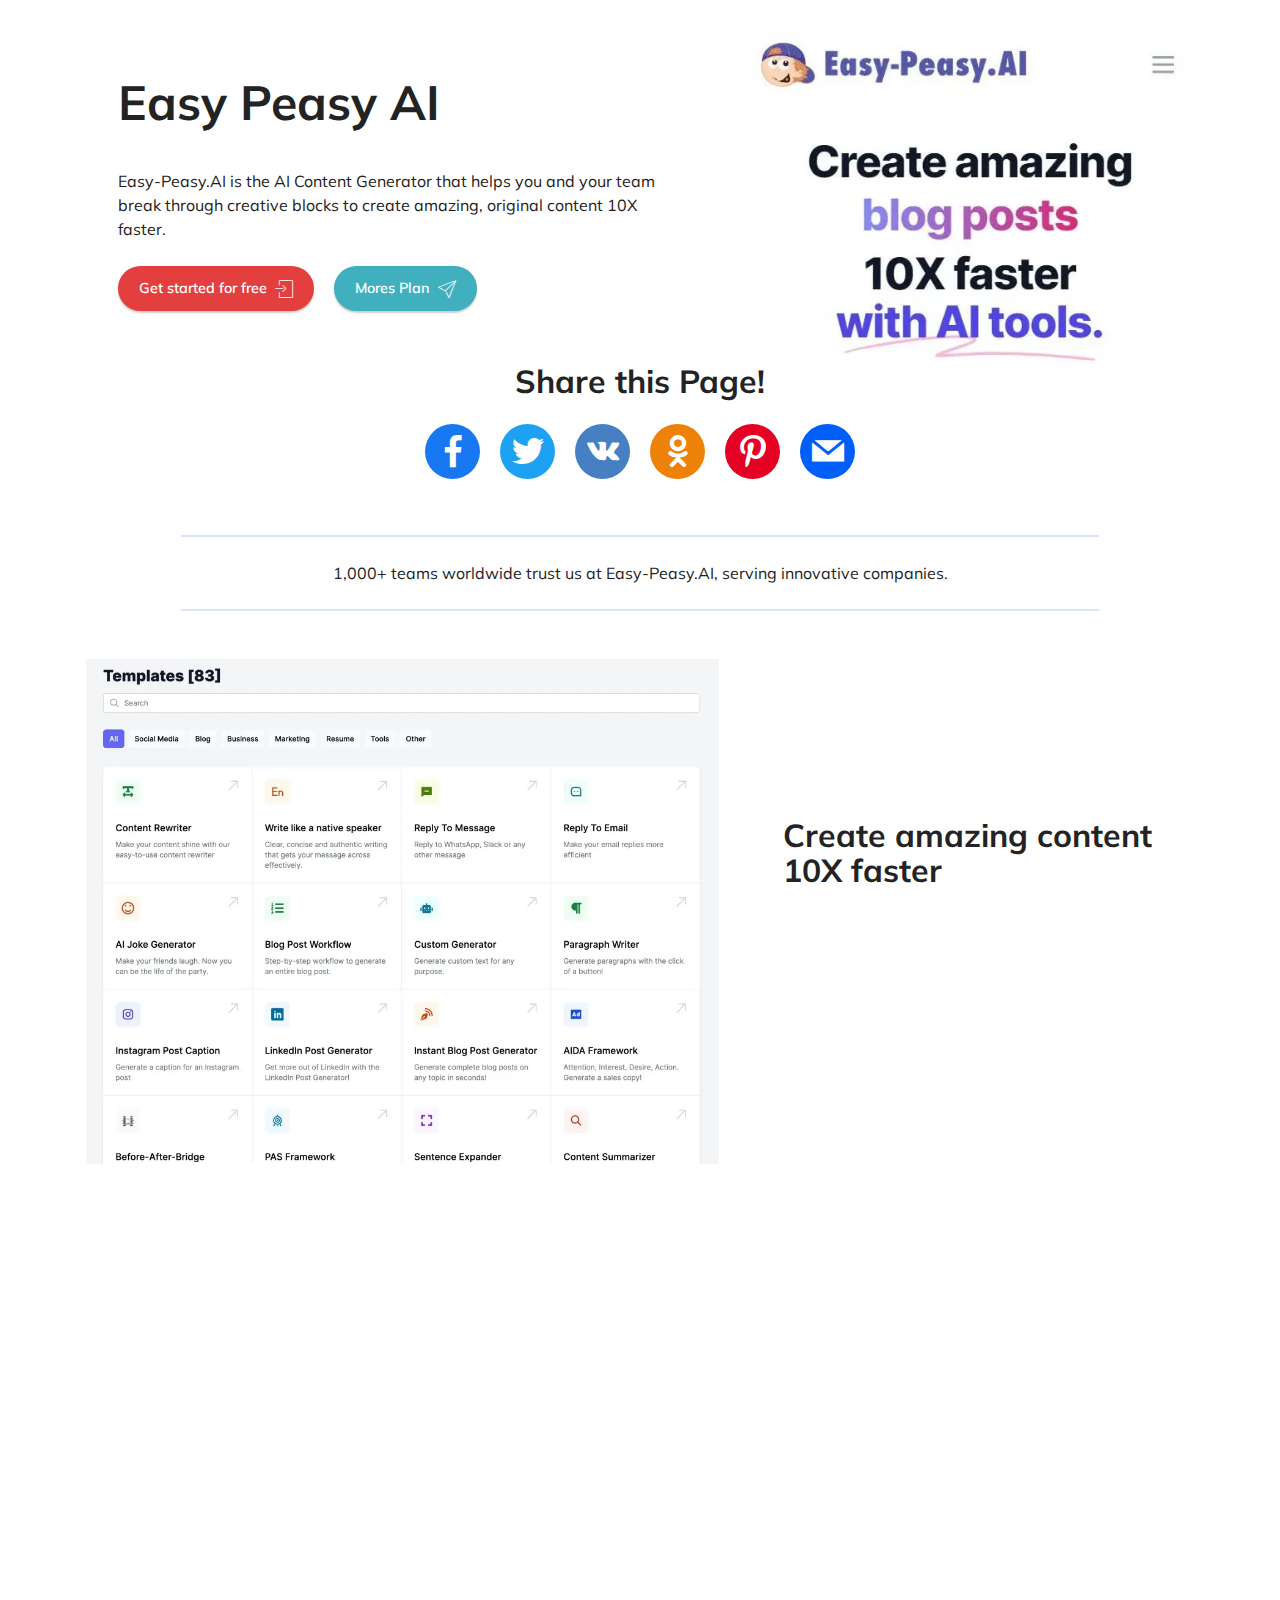
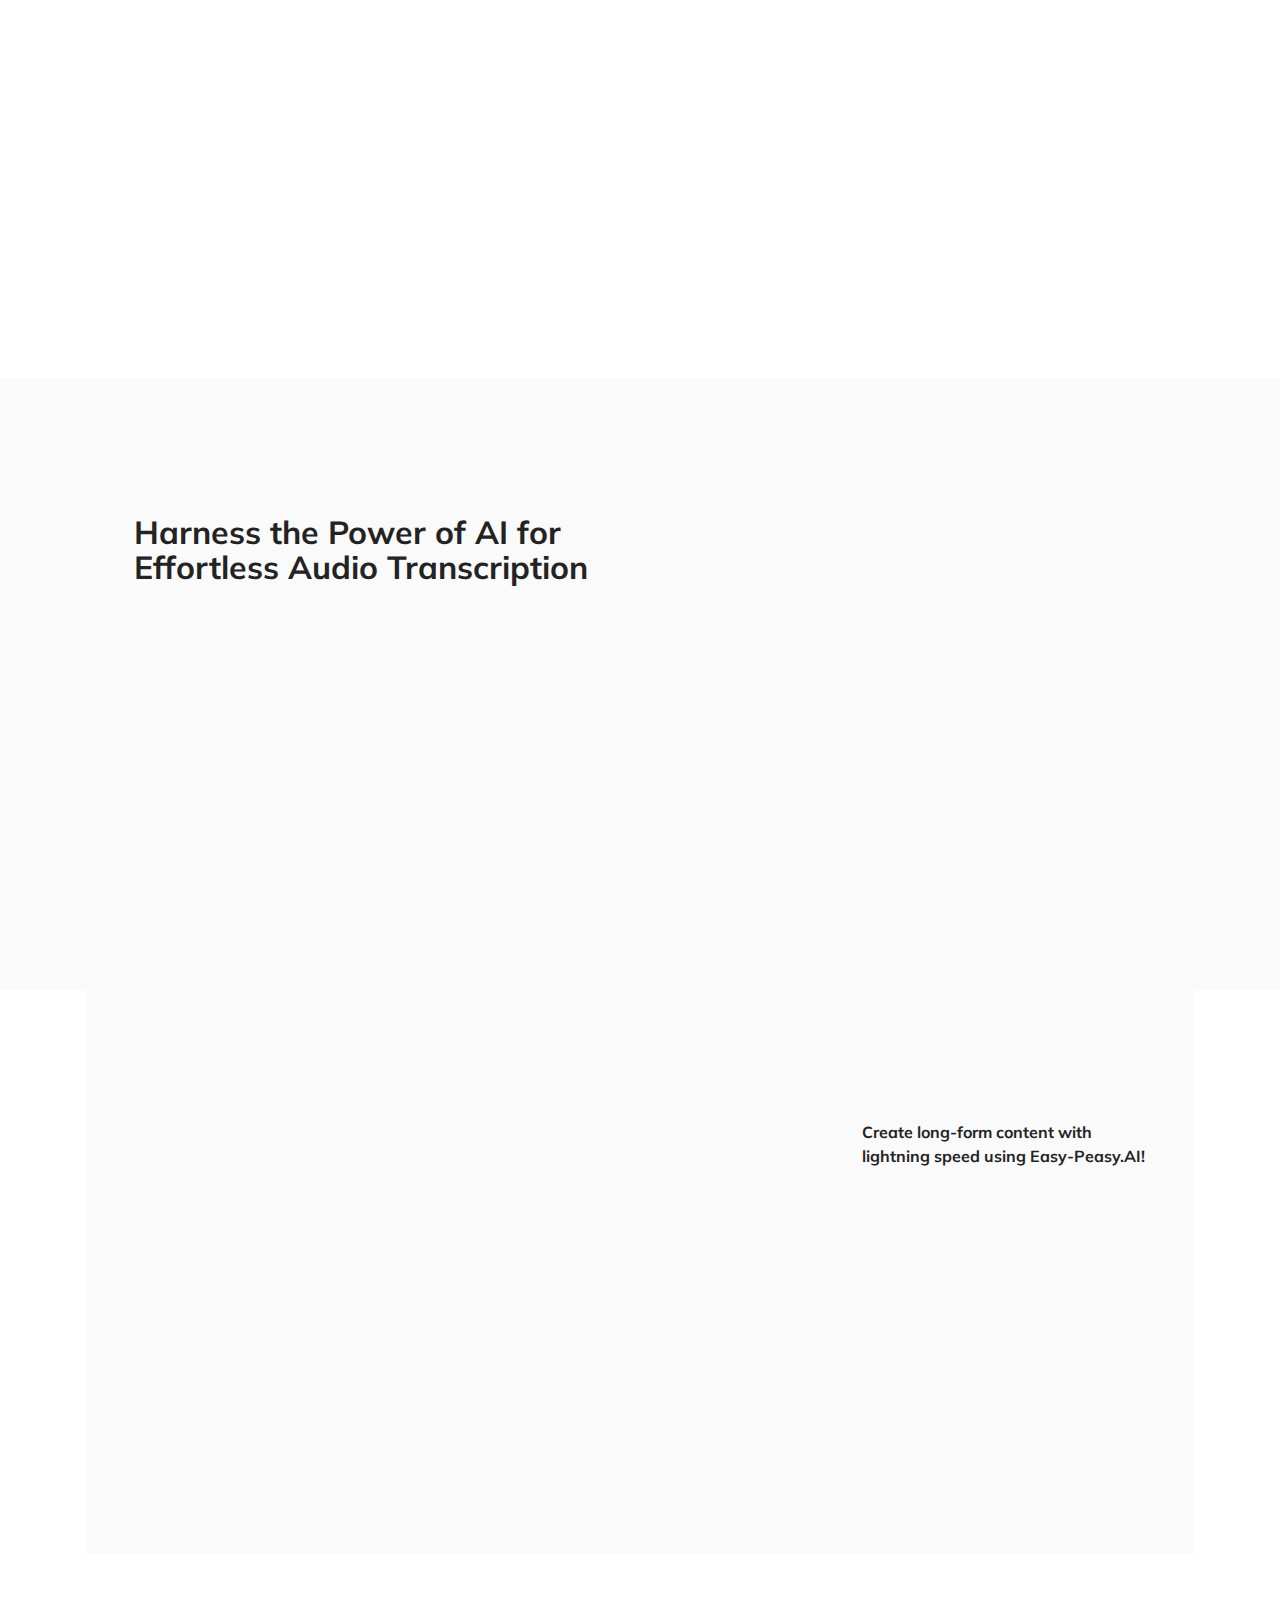
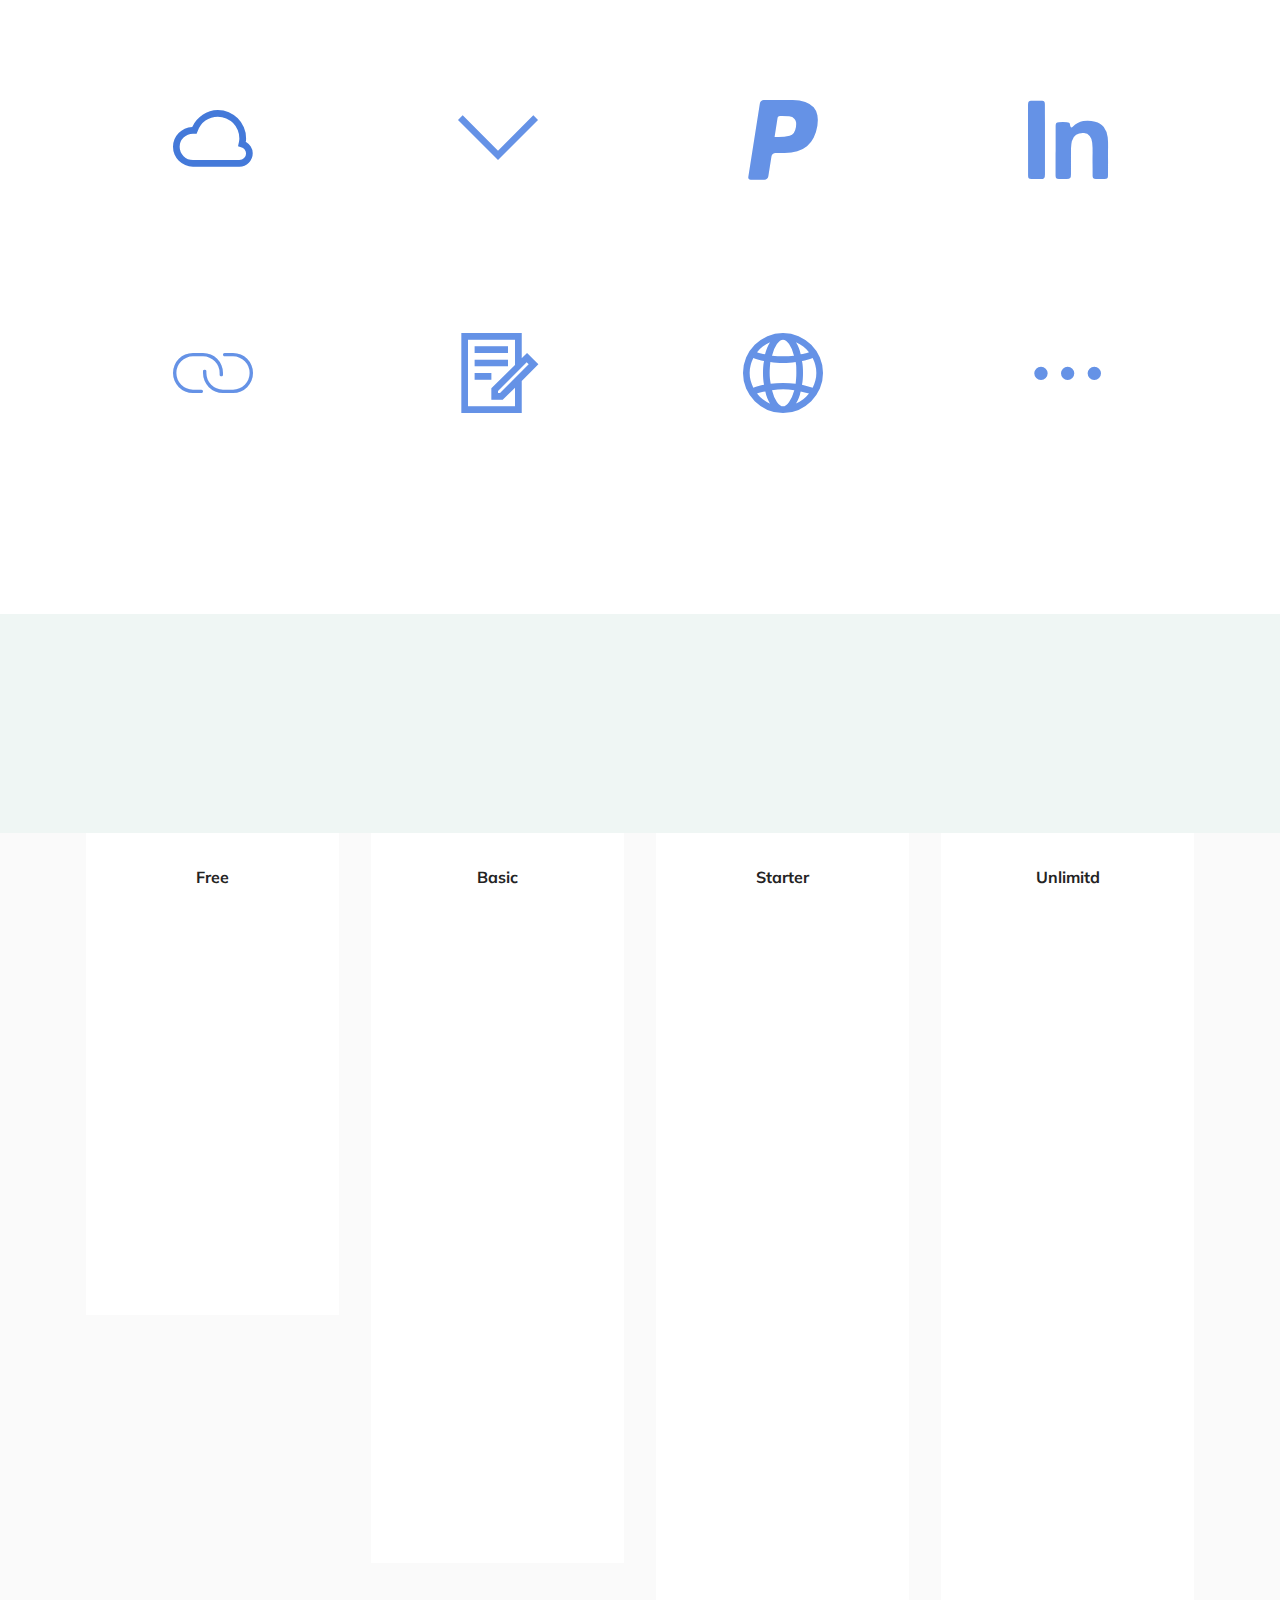
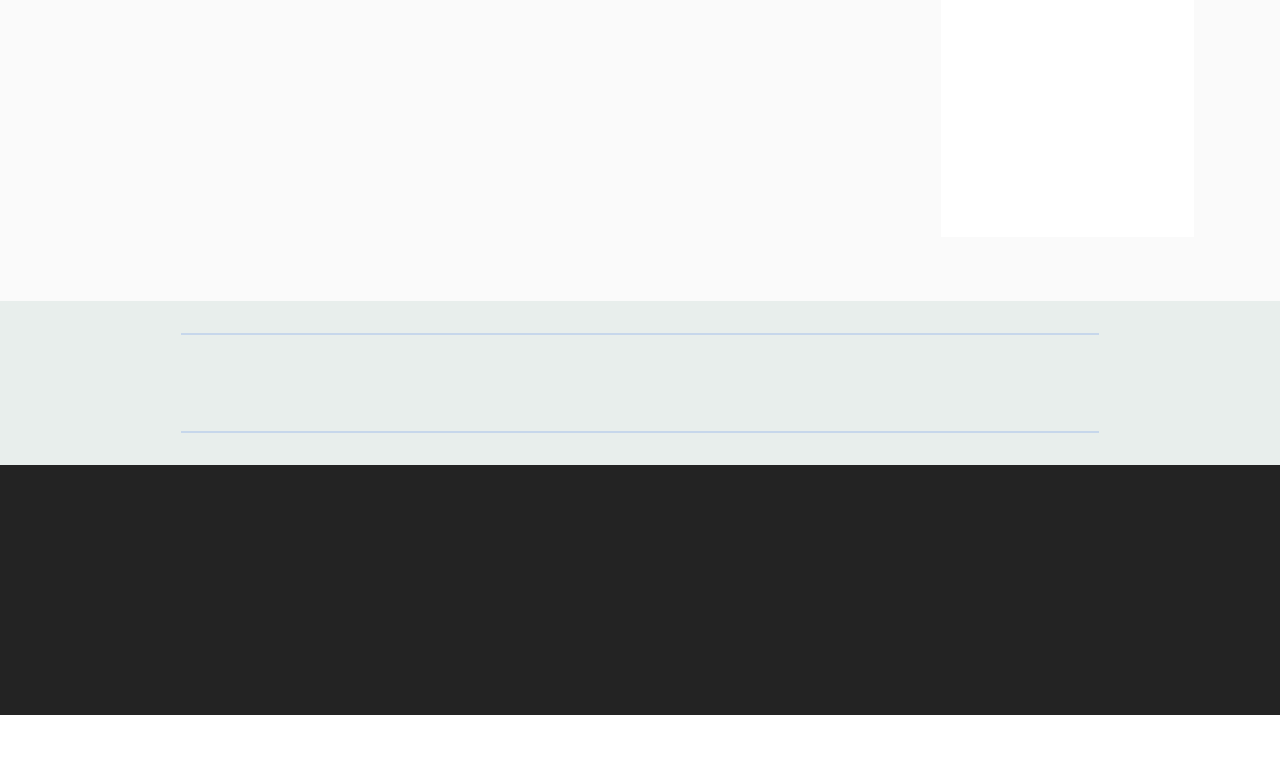
==== easypeasy.html @ 9d17a40a "17062023" ====
<!DOCTYPE html>
<html  >
<head>
  <!-- Site made with Mobirise Website Builder v5.8.4, https://mobirise.com -->
  <meta charset="UTF-8">
  <meta http-equiv="X-UA-Compatible" content="IE=edge">
  <meta name="generator" content="Mobirise v5.8.4, mobirise.com">
  <meta name="viewport" content="width=device-width, initial-scale=1, minimum-scale=1">
  <link rel="shortcut icon" href="assets/images/logo5.png" type="image/x-icon">
  <meta name="description" content="">
  
  
  <title>Post</title>
  <link rel="stylesheet" href="assets/web/assets/mobirise-icons2/mobirise2.css">
  <link rel="stylesheet" href="assets/web/assets/mobirise-icons/mobirise-icons.css">
  <link rel="stylesheet" href="assets/bootstrap/css/bootstrap.min.css">
  <link rel="stylesheet" href="assets/bootstrap/css/bootstrap-grid.min.css">
  <link rel="stylesheet" href="assets/bootstrap/css/bootstrap-reboot.min.css">
  <link rel="stylesheet" href="assets/animatecss/animate.css">
  <link rel="stylesheet" href="assets/socicon/css/styles.css">
  <link rel="stylesheet" href="assets/theme/css/style.css">
  <link rel="preload" href="https://fonts.googleapis.com/css?family=Mulish:200,300,400,500,600,700,800,900,200i,300i,400i,500i,600i,700i,800i,900i&display=swap" as="style" onload="this.onload=null;this.rel='stylesheet'">
  <noscript><link rel="stylesheet" href="https://fonts.googleapis.com/css?family=Mulish:200,300,400,500,600,700,800,900,200i,300i,400i,500i,600i,700i,800i,900i&display=swap"></noscript>
  <link rel="preload" as="style" href="assets/mobirise/css/mbr-additional.css"><link rel="stylesheet" href="assets/mobirise/css/mbr-additional.css" type="text/css">

  
  
  
</head>
<body>
  
  <section data-bs-version="5.1" class="header14 cid-sFzxmVl7J6" id="header14-1f">

    

    

    <div class="container">
        <div class="row justify-content-center align-items-center">
            <div class="col-12 col-md-5 image-wrapper">
                <img src="assets/images/screenshot-2023-06-17-043927-552x418.webp" alt="Mobirise Website Builder">
            </div>
            <div class="col-12 col-md">
                <div class="text-wrapper">
                    <h1 class="mbr-section-title mbr-fonts-style mb-3 display-1"><strong>Easy Peasy AI</strong></h1>
                    <p class="mbr-text mbr-fonts-style display-5"><br>Easy-Peasy.AI is the AI Content Generator that helps you and your team break through creative blocks to create amazing, original content 10X faster.<br></p>
                    <div class="mbr-section-btn mt-3"><a class="btn btn-secondary display-4" href="https://easy-peasy.ai/login#auth-sign-up"><span class="mbri-login mbr-iconfont mbr-iconfont-btn"></span>Get started for free</a> <a class="btn btn-success display-4" href="easypeasy.html#pricing2-1k"><span class="mbri-paper-plane mbr-iconfont mbr-iconfont-btn"></span>Mores Plan</a></div>
                </div>
            </div>
        </div>
    </div>
</section>

<section data-bs-version="5.1" class="social1 cid-tHnZR09yx8" id="share1-80">
    
    

    
    

    <div class="container">
        <div class="media-container-row">
            <div class="col-12">
                <h3 class="mbr-section-title mb-3 align-center mbr-fonts-style display-2">
                    <strong>Share this Page!</strong>
                </h3>
                <div>
                    <div class="mbr-social-likes align-center">
                        <span class="btn btn-social socicon-bg-facebook facebook m-2">
                            <i class="socicon socicon-facebook"></i>
                        </span>
                        <span class="btn btn-social twitter socicon-bg-twitter m-2">
                            <i class="socicon socicon-twitter"></i>
                        </span>
                        <span class="btn btn-social vkontakte socicon-bg-vkontakte m-2">
                            <i class="socicon socicon-vkontakte"></i>
                        </span>
                        <span class="btn btn-social odnoklassniki socicon-bg-odnoklassniki m-2">
                            <i class="socicon socicon-odnoklassniki"></i>
                        </span>
                        <span class="btn btn-social pinterest socicon-bg-pinterest m-2">
                            <i class="socicon socicon-pinterest"></i>
                        </span>
                        <span class="btn btn-social mailru socicon-bg-mail m-2">
                            <i class="socicon socicon-mail"></i>
                        </span>
                    </div>
                </div>
            </div>
        </div>
    </div>
</section>

<section data-bs-version="5.1" class="content6 cid-tHocDESMx7" id="content6-81">
    
    <div class="container">
        <div class="row justify-content-center">
            <div class="col-md-12 col-lg-10">
                <hr class="line">
                <p class="mbr-text align-center mbr-fonts-style my-4 display-5">1,000+ teams worldwide trust us at Easy-Peasy.AI, serving innovative companies.<br></p>
                <hr class="line">
            </div>
        </div>
    </div>
</section>

<section data-bs-version="5.1" class="content4 cid-sFzIdnt1ra" id="content4-1q">
    
    
    <div class="container">
        <div class="row justify-content-center">
            <div class="title col-md-12 col-lg-4">
                
                
                
            </div>
        </div>
    </div>
</section>

<section data-bs-version="5.1" class="image1 cid-tHocHGNCK1" id="image1-82">
    

    
    

    <div class="container">
        <div class="row align-items-center">
            <div class="col-12 col-lg-7">
                <div class="image-wrapper">
                    <img src="assets/images/presets3-1036x827.webp" alt="Mobirise Website Builder">
                    <p class="mbr-description mbr-fonts-style pt-2 align-center display-4"></p>
                </div>
            </div>
            <div class="col-12 col-lg">
                <div class="text-wrapper">
                    <h3 class="mbr-section-title mbr-fonts-style mb-3 display-2"><strong>Create amazing content 10X faster</strong></h3>
                    <p class="mbr-text mbr-fonts-style display-7">Easy-Peasy.AI is an AI Content tool that speeds up content creation. It assists with various writing tasks like blog posts, resumes, emails, and social media content. With 90+ templates, it saves time and enhances writing skills.<br></p>
                </div>
            </div>
        </div>
    </div>
</section>

<section data-bs-version="5.1" class="image2 cid-tHocIm2ZPI" id="image2-83">
    

    
    

    <div class="container">
        <div class="row align-items-center">
            <div class="col-12 col-lg-5">
                <div class="image-wrapper">
                    <img src="assets/images/ai-images-800x810.webp" alt="Mobirise Website Builder">
                    <p class="mbr-description mbr-fonts-style mt-2 align-center display-4"></p>
                </div>
            </div>
            <div class="col-12 col-lg">
                <div class="text-wrapper">
                    <h3 class="mbr-section-title mbr-fonts-style mb-3 display-2"><strong>Use AI to create any art or image
</strong><div><strong><br></strong></div></h3>
                    <p class="mbr-text mbr-fonts-style display-7">Create stunning art and images effortlessly with Easy-Peasy.AI. Our AI-powered tool enables you to generate unique, high-quality visuals in minutes. Say goodbye to time-consuming processes and hello to captivating artwork. Try Easy-Peasy.AI today and elevate your projects!
<br><br></p>
                </div>
            </div>
        </div>
    </div>
</section>

<section data-bs-version="5.1" class="image1 cid-tHocJmnraK" id="image1-84">
    

    
    

    <div class="container">
        <div class="row align-items-center">
            <div class="col-12 col-lg-5">
                <div class="image-wrapper">
                    <img src="assets/images/chat-1256x856.webp" alt="Mobirise Website Builder">
                    <p class="mbr-description mbr-fonts-style pt-2 align-center display-4"></p>
                </div>
            </div>
            <div class="col-12 col-lg">
                <div class="text-wrapper">
                    <h3 class="mbr-section-title mbr-fonts-style mb-3 display-5"><strong>Let's chat, your AI buddy Marky is here to make things easy-peasy!
</strong><div><strong><br></strong></div></h3>
                    <p class="mbr-text mbr-fonts-style display-7">Say hello to Marky, your AI buddy at Easy-Peasy.AI! With Marky by your side, communication becomes a breeze. Ask questions in plain language and receive prompt, informative responses. From impressive outputs to valuable insights, Marky is here to simplify your life. Experience the difference today and discover why Marky is the ultimate AI companion.<br></p>
                </div>
            </div>
        </div>
    </div>
</section>

<section data-bs-version="5.1" class="features15 cid-tHogCWE5sT" id="features16-89">

    

    
    
    <div class="container">
        <div class="content-wrapper">
            <div class="row align-items-center">
                <div class="col-12 col-lg">
                    <div class="text-wrapper">
                        <h6 class="card-title mbr-fonts-style display-2"><div><strong>Harness the Power of AI for Effortless Audio Transcription
</strong></div><div><strong><br></strong></div></h6>
                        <p class="mbr-text mbr-fonts-style mb-4 display-4">Are you a busy podcaster seeking to streamline audio transcription? With AI-powered technology, you can swiftly and precisely transcribe your audio content. Additionally, generate episode titles, descriptions, and show notes effortlessly to boost your podcast promotion. Unleash the potential of AI and reclaim your time, energy, and effort!<br></p>
                        <div class="mbr-section-btn mt-3"><a class="btn btn-secondary-outline display-4" href="https://mobiri.se">Get started for free</a></div>
                    </div>
                </div>
                <div class="col-12 col-lg-6">
                    <div class="image-wrapper">
                        <img src="assets/images/ai-transcription-956x882.webp" alt="Mobirise Website Builder">
                    </div>
                </div>
            </div>
        </div>
    </div>
</section>

<section data-bs-version="5.1" class="features16 cid-tHogAUIyZd" id="features17-88">
    

    
    
    <div class="container">
        <div class="content-wrapper">
            <div class="row align-items-center">
                <div class="col-12 col-lg-8">
                    <div class="image-wrapper">
                        <img src="assets/images/editor-1160x703.webp" alt="Mobirise Website Builder">
                    </div>
                </div>
                <div class="col-12 col-lg">
                    <div class="text-wrapper">
                        <h6 class="card-title mbr-fonts-style display-5"><strong>Create long-form content with lightning speed using Easy-Peasy.AI!</strong></h6>
                        <p class="mbr-text mbr-fonts-style mb-4 display-4">
                            User-friendly interface enables you to effortlessly generate in-depth content. Whenever you need a boost, simply type "+++" or click the Generate button, and let AI provide the next brilliant idea. Try Easy-Peasy.AI now and see your writing productivity soar!</p>
                        <div class="mbr-section-btn mt-3"><a class="btn btn-primary-outline display-4" href="https://mobiri.se">
                                Get started for free
                            </a></div>
                    </div>
                </div>
            </div>
        </div>
    </div>
</section>

<section data-bs-version="5.1" class="features1 cid-tHocX0F5GB" id="features1-85">
    

    
    
    <div class="container">
        <div class="row">
            <div class="col-12">
                <h3 class="mbr-section-title mbr-fonts-style align-center mb-0 display-2"><div><strong>Write better and faster with Easy-Peasy.AI!&nbsp;</strong></div></h3>
                <h5 class="mbr-section-subtitle mbr-fonts-style align-center mb-0 mt-2 display-5"><div><strong>Enhance your copy and ignite new ideas using our 90+ proven templates. Supercharge your writing process today!</strong></div></h5>
            </div>
        </div>
        <div class="row">
            <div class="card col-12 col-md-6 col-lg-3">
                <div class="card-wrapper">
                    <div class="card-box align-center">
                        <div class="iconfont-wrapper">
                            <span class="mbr-iconfont mobi-mbri-cloud mobi-mbri" style="color: rgb(68, 121, 217); fill: rgb(68, 121, 217);"></span>
                        </div>
                        <h5 class="card-title mbr-fonts-style display-7"><strong>Dynamic Template</strong></h5>
                        <p class="card-text mbr-fonts-style display-7">Generate any template from a single prompt.</p>
                    </div>
                </div>
            </div>
            <div class="card col-12 col-md-6 col-lg-3">
                <div class="card-wrapper">
                    <div class="card-box align-center">
                        <div class="iconfont-wrapper">
                            <span class="mbr-iconfont mobi-mbri-arrow-down mobi-mbri"></span>
                        </div>
                        <h5 class="card-title mbr-fonts-style display-7"><strong>Custom Generator</strong></h5>
                        <p class="card-text mbr-fonts-style display-7">Generate custom text for any purpose.<br></p>
                    </div>
                </div>
            </div>
            <div class="card col-12 col-md-6 col-lg-3">
                <div class="card-wrapper">
                    <div class="card-box align-center">
                        <div class="iconfont-wrapper">
                            <span class="mbr-iconfont socicon-paypal socicon"></span>
                        </div>
                        <h5 class="card-title mbr-fonts-style display-7"><strong>Paragraph Writer</strong></h5>
                        <p class="card-text mbr-fonts-style display-7">Generate paragraphs with the click of a button!</p>
                    </div>
                </div>
            </div>
            <div class="card col-12 col-md-6 col-lg-3">
                <div class="card-wrapper">
                    <div class="card-box align-center">
                        <div class="iconfont-wrapper">
                            <span class="mbr-iconfont socicon-logmein socicon"></span>
                        </div>
                        <h5 class="card-title mbr-fonts-style display-7"><strong>Instagram Post Caption</strong></h5>
                        <p class="card-text mbr-fonts-style display-7">Generate a caption for an Instagram post</p>
                    </div>
                </div>
            </div>
        </div>
    </div>
</section>

<section data-bs-version="5.1" class="features1 cid-tHoiVV7AqP" id="features1-8a">
    

    
    
    <div class="container">
        <div class="row">
            
        </div>
        <div class="row">
            <div class="card col-12 col-md-6 col-lg-3">
                <div class="card-wrapper">
                    <div class="card-box align-center">
                        <div class="iconfont-wrapper">
                            <span class="mbr-iconfont mbri-link"></span>
                        </div>
                        <h5 class="card-title mbr-fonts-style display-7"><strong>LinkedIn Post Generator</strong></h5>
                        <p class="card-text mbr-fonts-style display-7">Get more out of LinkedIn with the LinkedIn Post Generator!</p>
                    </div>
                </div>
            </div>
            <div class="card col-12 col-md-6 col-lg-3">
                <div class="card-wrapper">
                    <div class="card-box align-center">
                        <div class="iconfont-wrapper">
                            <span class="mbr-iconfont mobi-mbri-contact-form mobi-mbri"></span>
                        </div>
                        <h5 class="card-title mbr-fonts-style display-7"><strong>Instant Blog Post Generator</strong></h5>
                        <p class="card-text mbr-fonts-style display-7">Generate complete blog posts on any topic in seconds!</p>
                    </div>
                </div>
            </div>
            <div class="card col-12 col-md-6 col-lg-3">
                <div class="card-wrapper">
                    <div class="card-box align-center">
                        <div class="iconfont-wrapper">
                            <span class="mbr-iconfont mobi-mbri-globe-2 mobi-mbri"></span>
                        </div>
                        <h5 class="card-title mbr-fonts-style display-7"><strong>Landing Page Copy</strong></h5>
                        <p class="card-text mbr-fonts-style display-7">Generate a landing page copy in seconds</p>
                    </div>
                </div>
            </div>
            <div class="card col-12 col-md-6 col-lg-3">
                <div class="card-wrapper">
                    <div class="card-box align-center">
                        <div class="iconfont-wrapper">
                            <span class="mbr-iconfont mobi-mbri-more-horizontal mobi-mbri"></span>
                        </div>
                        <h5 class="card-title mbr-fonts-style display-7"><strong>Before-After-Bridge Framework</strong></h5>
                        <p class="card-text mbr-fonts-style display-7">Before, After, Bridge. Generate marketing copy in seconds!</p>
                    </div>
                </div>
            </div>
        </div>
    </div>
</section>

<section data-bs-version="5.1" class="info3 cid-tHojCvfTRF" id="info3-8d">

    

    
    

    <div class="container">
        <div class="row justify-content-center">
            <div class="card col-12 col-lg-10">
                <div class="card-wrapper">
                    <div class="card-box align-center">
                        
                        
                        <div class="mbr-section-btn mt-3"><a class="btn btn-primary display-4" href="https://mobiri.se">And Mores...</a></div>
                    </div>
                </div>
            </div>
        </div>
    </div>
</section>

<section data-bs-version="5.1" class="content4 cid-tHok8pkZvl" id="content4-8e">
    

    
    
    <div class="container">
        <div class="row justify-content-center">
            <div class="title col-md-12 col-lg-10">
                <h3 class="mbr-section-title mbr-fonts-style align-center mb-4 display-2"><strong>Pricing Plans</strong></h3>
                <h4 class="mbr-section-subtitle align-center mbr-fonts-style mb-4 display-5">Limited-time Promotion. Include Monthly billing and yearly billing option. Below is Monthly billing.</h4>
                <div class="mbr-section-btn align-center"><a class="btn btn-secondary display-4" href="https://mobiri.se">Pay annually, get 2 months free</a> <a class="btn btn-primary-outline display-4" href="https://mobiri.se">Show More for Yearly billing</a></div>
            </div>
        </div>
    </div>
</section>

<section data-bs-version="5.1" class="pricing2 cid-sFzDdjoEIw" id="pricing2-1k">
    

    
    <div class="container">
        <div class="row justify-content-center">
            <div class="col-12 col-md-6 align-center col-lg-3">
                <div class="plan">
                    <div class="plan-header">
                        <h6 class="plan-title mbr-fonts-style mb-3 display-5">
                            <strong>Free</strong></h6>
                        <div class="plan-price">
                            <p class="price mbr-fonts-style m-0 display-2"><strong>$0</strong></p>
                            <p class="price-term mbr-fonts-style mb-3 display-7">Per month</p>
                        </div>
                    </div>
                    <div class="plan-body">
                        <div class="plan-list mb-4">
                            <ul class="list-group mbr-fonts-style list-group-flush display-7">
                                <li class="list-group-item"><span style="background-color: transparent; font-size: 0.9rem;"><strong>What's included
</strong></span></li><li class="list-group-item"><span style="background-color: transparent; font-size: 0.9rem;">3,000 words/month
</span></li><li class="list-group-item"><span style="background-color: transparent; font-size: 0.9rem;">80+ templates
</span></li><li class="list-group-item"><span style="background-color: transparent; font-size: 0.9rem;">Content Summarizer
</span></li><li class="list-group-item"><span style="background-color: transparent; font-size: 0.9rem;">No credit card required</span></li>
                            </ul>
                        </div>
                        <div class="mbr-section-btn text-center"><a href="https://mobiri.se" class="btn btn-primary-outline display-4">Get started</a></div>
                    </div>
                </div>
            </div>
            <div class="col-12 col-md-6 align-center col-lg-3">
                <div class="plan">
                    <div class="plan-header">
                        <h6 class="plan-title mbr-fonts-style mb-3 display-5">
                            <strong>Basic</strong></h6>
                        <div class="plan-price">
                            <p class="price mbr-fonts-style m-0 display-2"><strong>$5.99</strong></p>
                            <p class="price-term mbr-fonts-style mb-3 display-7">Per month</p>
                        </div>
                    </div>
                    <div class="plan-body">
                        <div class="plan-list mb-4">
                            <ul class="list-group mbr-fonts-style list-group-flush display-7">
                                <li class="list-group-item"><strong>What's included
</strong></li><li class="list-group-item">10,000 words/month
</li><li class="list-group-item">GPT-4-powered Chat
</li><li class="list-group-item">90+ templates
</li><li class="list-group-item">35+ languages
</li><li class="list-group-item">25 AI images/month
</li><li class="list-group-item">Content Summarizer
</li><li class="list-group-item">Instant Blog Post Generator
</li><li class="list-group-item">Blog Post Workflow
</li><li class="list-group-item">Custom Generator
</li><li class="list-group-item">Basic Audio Transcription</li>
                            </ul>
                        </div>
                        <div class="mbr-section-btn text-center"><a href="https://mobiri.se" class="btn btn-primary-outline display-4">Get started</a></div>
                    </div>
                </div>
            </div>
            <div class="col-12 col-md-6 align-center col-lg-3">
                <div class="plan">
                    <div class="plan-header">
                        <h6 class="plan-title mbr-fonts-style mb-3 display-5">
                            <strong>Starter</strong></h6>
                        <div class="plan-price">
                            <p class="price mbr-fonts-style m-0 display-2"><strong>$9.99</strong></p>
                            <p class="price-term mbr-fonts-style mb-3 display-7">Per month</p>
                        </div>
                    </div>
                    <div class="plan-body">
                        <div class="plan-list mb-4">
                            <ul class="list-group mbr-fonts-style list-group-flush display-7">
                                <li class="list-group-item"><strong>What's included
</strong></li><li class="list-group-item">25,000 words/month
</li><li class="list-group-item">GPT-4-powered Chat
</li><li class="list-group-item">100+ templates
</li><li class="list-group-item">35+ languages
</li><li class="list-group-item">50 AI images/month
</li><li class="list-group-item">Content Summarizer
</li><li class="list-group-item">Long-form editor
</li><li class="list-group-item">Instant Blog Post Generator
</li><li class="list-group-item">Blog Post Workflow
</li><li class="list-group-item">Custom Generator
</li><li class="list-group-item">Basic Audio Transcription</li>
                            </ul>
                        </div>
                        <div class="mbr-section-btn text-center"><a href="https://mobiri.se" class="btn btn-primary-outline display-4">Get started</a></div>
                    </div>
                </div>
            </div>
            <div class="col-12 col-md-6 align-center col-lg-3">
                <div class="plan">
                    <div class="plan-header">
                        <h6 class="plan-title mbr-fonts-style mb-3 display-5">
                            <strong>Unlimitd</strong></h6>
                        <div class="plan-price">
                            <p class="price mbr-fonts-style m-0 display-2"><strong>$28</strong></p>
                            <p class="price-term mbr-fonts-style mb-3 display-7">Per month</p>
                        </div>
                    </div>
                    <div class="plan-body">
                        <div class="plan-list mb-4">
                            <ul class="list-group mbr-fonts-style list-group-flush display-7">
                                <li class="list-group-item"><strong>What's included
</strong></li><li class="list-group-item">Unlimited words/month
</li><li class="list-group-item">100,000 GPT-4 words/month in Chat
</li><li class="list-group-item">Unlimited Audio Transcription
</li><li class="list-group-item">100+ templates
</li><li class="list-group-item">35+ languages
</li><li class="list-group-item">250 AI images/month
</li><li class="list-group-item">Content Summarizer
</li><li class="list-group-item">Long-form editor
</li><li class="list-group-item">Instant Blog Post Generator
</li><li class="list-group-item">Blog Post Workflow
</li><li class="list-group-item">Custom Generator
</li><li class="list-group-item">Enhanced Audio Transcription
</li><li class="list-group-item">API Access
</li><li class="list-group-item">Access to newest features
</li><li class="list-group-item">Priority support</li>
                            </ul>
                        </div>
                        <div class="mbr-section-btn text-center"><a href="https://mobiri.se" class="btn btn-primary-outline display-4">Get started</a></div>
                    </div>
                </div>
            </div>
        </div>
    </div>
</section>

<section data-bs-version="5.1" class="content6 cid-tHljcoaGkw" id="content6-7p">
    
    <div class="container">
        <div class="row justify-content-center">
            <div class="col-md-12 col-lg-10">
                <hr class="line">
                <p class="mbr-text align-center mbr-fonts-style my-4 display-5">“I found Easy-Peasy.AI to be an excellent AI copywriting tool. I would highly recommend this tool to anyone who wants to improve their writing skills or stuck for business ideas.” - Sophia Goh, Marketing Director</p>
                <hr class="line">
            </div>
        </div>
    </div>
</section>

<section data-bs-version="5.1" class="info3 cid-tHodMu4sdK" id="info3-87">

    

    
    

    <div class="container">
        <div class="row justify-content-center">
            <div class="card col-12 col-lg-10">
                <div class="card-wrapper">
                    <div class="card-box align-center">
                        <h4 class="card-title mbr-fonts-style align-center mb-4 display-1"><strong>Write 10x faster</strong></h4>
                        <p class="mbr-text mbr-fonts-style mb-4 display-7">
                            Easy-Peasy.AI can help make writing easier whether you're writing a social media caption, a blog post, or an email.</p>
                        <div class="mbr-section-btn mt-3"><a class="btn btn-secondary display-4" href="https://mobiri.se">Get started for free</a></div>
                    </div>
                </div>
            </div>
        </div>
    </div>
</section><section class="display-7" style="padding: 0;align-items: center;justify-content: center;flex-wrap: wrap;    align-content: center;display: flex;position: relative;height: 4rem;"><a href="https://mobiri.se/2991705" style="flex: 1 1;height: 4rem;position: absolute;width: 100%;z-index: 1;"><img alt="" style="height: 4rem;" src="[data-uri]"></a><p style="margin: 0;text-align: center;" class="display-7">Made with &#8204;</p><a style="z-index:1" href="https://mobirise.com/html-editor.html">WYSIWYG HTML Editor</a></section><script src="assets/bootstrap/js/bootstrap.bundle.min.js"></script>  <script src="assets/smoothscroll/smooth-scroll.js"></script>  <script src="assets/ytplayer/index.js"></script>  <script src="assets/sociallikes/social-likes.js"></script>  <script src="assets/theme/js/script.js"></script>  
  
  
 <div id="scrollToTop" class="scrollToTop mbr-arrow-up"><a style="text-align: center;"><i class="mbr-arrow-up-icon mbr-arrow-up-icon-cm cm-icon cm-icon-smallarrow-up"></i></a></div>
    <input name="animation" type="hidden">
  </body>
</html>
---- assets/web/assets/mobirise-icons2/mobirise2.css ----
@font-face {
  font-family: 'Moririse2';
  font-display: swap;
  src:  url('mobirise2.eot?f2bix4');
  src:  url('mobirise2.eot?f2bix4#iefix') format('embedded-opentype'),
    url('mobirise2.ttf?f2bix4') format('truetype'),
    url('mobirise2.woff?f2bix4') format('woff'),
    url('mobirise2.svg?f2bix4#mobirise2') format('svg');
  font-weight: normal;
  font-style: normal;
}

[class^="mobi-"], [class*=" mobi-"] {
  /* use !important to prevent issues with browser extensions that change fonts */
  font-family: 'Moririse2' !important;
  speak: none;
  font-style: normal;
  font-weight: normal;
  font-variant: normal;
  text-transform: none;
  line-height: 1;

  /* Better Font Rendering =========== */
  -webkit-font-smoothing: antialiased;
  -moz-osx-font-smoothing: grayscale;
}

.mobi-mbri-add-submenu:before {
  content: "\e900";
}
.mobi-mbri-alert:before {
  content: "\e901";
}
.mobi-mbri-align-center:before {
  content: "\e902";
}
.mobi-mbri-align-justify:before {
  content: "\e903";
}
.mobi-mbri-align-left:before {
  content: "\e904";
}
.mobi-mbri-align-right:before {
  content: "\e905";
}
.mobi-mbri-android:before {
  content: "\e906";
}
.mobi-mbri-apple:before {
  content: "\e907";
}
.mobi-mbri-arrow-down:before {
  content: "\e908";
}
.mobi-mbri-arrow-next:before {
  content: "\e909";
}
.mobi-mbri-arrow-prev:before {
  content: "\e90a";
}
.mobi-mbri-arrow-up:before {
  content: "\e90b";
}
.mobi-mbri-bold:before {
  content: "\e90c";
}
.mobi-mbri-bookmark:before {
  content: "\e90d";
}
.mobi-mbri-bootstrap:before {
  content: "\e90e";
}
.mobi-mbri-briefcase:before {
  content: "\e90f";
}
.mobi-mbri-browse:before {
  content: "\e910";
}
.mobi-mbri-bulleted-list:before {
  content: "\e911";
}
.mobi-mbri-calendar:before {
  content: "\e912";
}
.mobi-mbri-camera:before {
  content: "\e913";
}
.mobi-mbri-cart-add:before {
  content: "\e914";
}
.mobi-mbri-cart-full:before {
  content: "\e915";
}
.mobi-mbri-cash:before {
  content: "\e916";
}
.mobi-mbri-change-style:before {
  content: "\e917";
}
.mobi-mbri-chat:before {
  content: "\e918";
}
.mobi-mbri-clock:before {
  content: "\e919";
}
.mobi-mbri-close:before {
  content: "\e91a";
}
.mobi-mbri-cloud:before {
  content: "\e91b";
}
.mobi-mbri-code:before {
  content: "\e91c";
}
.mobi-mbri-contact-form:before {
  content: "\e91d";
}
.mobi-mbri-credit-card:before {
  content: "\e91e";
}
.mobi-mbri-cursor-click:before {
  content: "\e91f";
}
.mobi-mbri-cust-feedback:before {
  content: "\e920";
}
.mobi-mbri-database:before {
  content: "\e921";
}
.mobi-mbri-delivery:before {
  content: "\e922";
}
.mobi-mbri-desktop:before {
  content: "\e923";
}
.mobi-mbri-devices:before {
  content: "\e924";
}
.mobi-mbri-down:before {
  content: "\e925";
}
.mobi-mbri-download-2:before {
  content: "\e926";
}
.mobi-mbri-download:before {
  content: "\e927";
}
.mobi-mbri-drag-n-drop-2:before {
  content: "\e928";
}
.mobi-mbri-drag-n-drop:before {
  content: "\e929";
}
.mobi-mbri-edit-2:before {
  content: "\e92a";
}
.mobi-mbri-edit:before {
  content: "\e92b";
}
.mobi-mbri-error:before {
  content: "\e92c";
}
.mobi-mbri-extension:before {
  content: "\e92d";
}
.mobi-mbri-features:before {
  content: "\e92e";
}
.mobi-mbri-file:before {
  content: "\e92f";
}
.mobi-mbri-flag:before {
  content: "\e930";
}
.mobi-mbri-folder:before {
  content: "\e931";
}
.mobi-mbri-gift:before {
  content: "\e932";
}
.mobi-mbri-github:before {
  content: "\e933";
}
.mobi-mbri-globe-2:before {
  content: "\e934";
}
.mobi-mbri-globe:before {
  content: "\e935";
}
.mobi-mbri-growing-chart:before {
  content: "\e936";
}
.mobi-mbri-hearth:before {
  content: "\e937";
}
.mobi-mbri-help:before {
  content: "\e938";
}
.mobi-mbri-home:before {
  content: "\e939";
}
.mobi-mbri-hot-cup:before {
  content: "\e93a";
}
.mobi-mbri-idea:before {
  content: "\e93b";
}
.mobi-mbri-image-gallery:before {
  content: "\e93c";
}
.mobi-mbri-image-slider:before {
  content: "\e93d";
}
.mobi-mbri-info:before {
  content: "\e93e";
}
.mobi-mbri-italic:before {
  content: "\e93f";
}
.mobi-mbri-key:before {
  content: "\e940";
}
.mobi-mbri-laptop:before {
  content: "\e941";
}
.mobi-mbri-layers:before {
  content: "\e942";
}
.mobi-mbri-left-right:before {
  content: "\e943";
}
.mobi-mbri-left:before {
  content: "\e944";
}
.mobi-mbri-letter:before {
  content: "\e945";
}
.mobi-mbri-like:before {
  content: "\e946";
}
.mobi-mbri-link:before {
  content: "\e947";
}
.mobi-mbri-lock:before {
  content: "\e948";
}
.mobi-mbri-login:before {
  content: "\e949";
}
.mobi-mbri-logout:before {
  content: "\e94a";
}
.mobi-mbri-magic-stick:before {
  content: "\e94b";
}
.mobi-mbri-map-pin:before {
  content: "\e94c";
}
.mobi-mbri-menu:before {
  content: "\e94d";
}
.mobi-mbri-mobile-2:before {
  content: "\e94e";
}
.mobi-mbri-mobile-horizontal:before {
  content: "\e94f";
}
.mobi-mbri-mobile:before {
  content: "\e950";
}
.mobi-mbri-mobirise:before {
  content: "\e951";
}
.mobi-mbri-more-horizontal:before {
  content: "\e952";
}
.mobi-mbri-more-vertical:before {
  content: "\e953";
}
.mobi-mbri-music:before {
  content: "\e954";
}
.mobi-mbri-new-file:before {
  content: "\e955";
}
.mobi-mbri-numbered-list:before {
  content: "\e956";
}
.mobi-mbri-opened-folder:before {
  content: "\e957";
}
.mobi-mbri-pages:before {
  content: "\e958";
}
.mobi-mbri-paper-plane:before {
  content: "\e959";
}
.mobi-mbri-paperclip:before {
  content: "\e95a";
}
.mobi-mbri-phone:before {
  content: "\e95b";
}
.mobi-mbri-photo:before {
  content: "\e95c";
}
.mobi-mbri-photos:before {
  content: "\e95d";
}
.mobi-mbri-pin:before {
  content: "\e95e";
}
.mobi-mbri-play:before {
  content: "\e95f";
}
.mobi-mbri-plus:before {
  content: "\e960";
}
.mobi-mbri-preview:before {
  content: "\e961";
}
.mobi-mbri-print:before {
  content: "\e962";
}
.mobi-mbri-protect:before {
  content: "\e963";
}
.mobi-mbri-question:before {
  content: "\e964";
}
.mobi-mbri-quote-left:before {
  content: "\e965";
}
.mobi-mbri-quote-right:before {
  content: "\e966";
}
.mobi-mbri-redo:before {
  content: "\e967";
}
.mobi-mbri-refresh:before {
  content: "\e968";
}
.mobi-mbri-responsive-2:before {
  content: "\e969";
}
.mobi-mbri-responsive:before {
  content: "\e96a";
}
.mobi-mbri-right:before {
  content: "\e96b";
}
.mobi-mbri-rocket:before {
  content: "\e96c";
}
.mobi-mbri-sad-face:before {
  content: "\e96d";
}
.mobi-mbri-sale:before {
  content: "\e96e";
}
.mobi-mbri-save:before {
  content: "\e96f";
}
.mobi-mbri-search:before {
  content: "\e970";
}
.mobi-mbri-setting-2:before {
  content: "\e971";
}
.mobi-mbri-setting-3:before {
  content: "\e972";
}
.mobi-mbri-setting:before {
  content: "\e973";
}
.mobi-mbri-share:before {
  content: "\e974";
}
.mobi-mbri-shopping-bag:before {
  content: "\e975";
}
.mobi-mbri-shopping-basket:before {
  content: "\e976";
}
.mobi-mbri-shopping-cart:before {
  content: "\e977";
}
.mobi-mbri-sites:before {
  content: "\e978";
}
.mobi-mbri-smile-face:before {
  content: "\e979";
}
.mobi-mbri-speed:before {
  content: "\e97a";
}
.mobi-mbri-star:before {
  content: "\e97b";
}
.mobi-mbri-success:before {
  content: "\e97c";
}
.mobi-mbri-sun:before {
  content: "\e97d";
}
.mobi-mbri-sun2:before {
  content: "\e97e";
}
.mobi-mbri-tablet-vertical:before {
  content: "\e97f";
}
.mobi-mbri-tablet:before {
  content: "\e980";
}
.mobi-mbri-target:before {
  content: "\e981";
}
.mobi-mbri-timer:before {
  content: "\e982";
}
.mobi-mbri-to-ftp:before {
  content: "\e983";
}
.mobi-mbri-to-local-drive:before {
  content: "\e984";
}
.mobi-mbri-touch-swipe:before {
  content: "\e985";
}
.mobi-mbri-touch:before {
  content: "\e986";
}
.mobi-mbri-trash:before {
  content: "\e987";
}
.mobi-mbri-underline:before {
  content: "\e988";
}
.mobi-mbri-undo:before {
  content: "\e989";
}
.mobi-mbri-unlink:before {
  content: "\e98a";
}
.mobi-mbri-unlock:before {
  content: "\e98b";
}
.mobi-mbri-up-down:before {
  content: "\e98c";
}
.mobi-mbri-up:before {
  content: "\e98d";
}
.mobi-mbri-update:before {
  content: "\e98e";
}
.mobi-mbri-upload-2:before {
  content: "\e98f";
}
.mobi-mbri-upload:before {
  content: "\e990";
}
.mobi-mbri-user-2:before {
  content: "\e991";
}
.mobi-mbri-user:before {
  content: "\e992";
}
.mobi-mbri-users:before {
  content: "\e993";
}
.mobi-mbri-video-play:before {
  content: "\e994";
}
.mobi-mbri-video:before {
  content: "\e995";
}
.mobi-mbri-watch:before {
  content: "\e996";
}
.mobi-mbri-website-theme-2:before {
  content: "\e997";
}
.mobi-mbri-website-theme:before {
  content: "\e998";
}
.mobi-mbri-wifi:before {
  content: "\e999";
}
.mobi-mbri-windows:before {
  content: "\e99a";
}
.mobi-mbri-zoom-in:before {
  content: "\e99b";
}
.mobi-mbri-zoom-out:before {
  content: "\e99c";
}
---- assets/web/assets/mobirise-icons/mobirise-icons.css ----
@font-face {
  font-family: 'MobiriseIcons';
  src:  url('mobirise-icons.eot?spat4u');
  src:  url('mobirise-icons.eot?spat4u#iefix') format('embedded-opentype'),
    url('mobirise-icons.ttf?spat4u') format('truetype'),
    url('mobirise-icons.woff?spat4u') format('woff'),
    url('mobirise-icons.svg?spat4u#MobiriseIcons') format('svg');
  font-weight: normal;
  font-style: normal;
  font-display: swap;
}

[class^="mbri-"], [class*=" mbri-"] {
  /* use !important to prevent issues with browser extensions that change fonts */
  font-family: MobiriseIcons !important;
  speak: none;
  font-style: normal;
  font-weight: normal;
  font-variant: normal;
  text-transform: none;
  line-height: 1;

  /* Better Font Rendering =========== */
  -webkit-font-smoothing: antialiased;
  -moz-osx-font-smoothing: grayscale;
}

.mbri-add-submenu:before {
  content: "\e900";
}
.mbri-alert:before {
  content: "\e901";
}
.mbri-align-center:before {
  content: "\e902";
}
.mbri-align-justify:before {
  content: "\e903";
}
.mbri-align-left:before {
  content: "\e904";
}
.mbri-align-right:before {
  content: "\e905";
}
.mbri-android:before {
  content: "\e906";
}
.mbri-apple:before {
  content: "\e907";
}
.mbri-arrow-down:before {
  content: "\e908";
}
.mbri-arrow-next:before {
  content: "\e909";
}
.mbri-arrow-prev:before {
  content: "\e90a";
}
.mbri-arrow-up:before {
  content: "\e90b";
}
.mbri-bold:before {
  content: "\e90c";
}
.mbri-bookmark:before {
  content: "\e90d";
}
.mbri-bootstrap:before {
  content: "\e90e";
}
.mbri-briefcase:before {
  content: "\e90f";
}
.mbri-browse:before {
  content: "\e910";
}
.mbri-bulleted-list:before {
  content: "\e911";
}
.mbri-calendar:before {
  content: "\e912";
}
.mbri-camera:before {
  content: "\e913";
}
.mbri-cart-add:before {
  content: "\e914";
}
.mbri-cart-full:before {
  content: "\e915";
}
.mbri-cash:before {
  content: "\e916";
}
.mbri-change-style:before {
  content: "\e917";
}
.mbri-chat:before {
  content: "\e918";
}
.mbri-clock:before {
  content: "\e919";
}
.mbri-close:before {
  content: "\e91a";
}
.mbri-cloud:before {
  content: "\e91b";
}
.mbri-code:before {
  content: "\e91c";
}
.mbri-contact-form:before {
  content: "\e91d";
}
.mbri-credit-card:before {
  content: "\e91e";
}
.mbri-cursor-click:before {
  content: "\e91f";
}
.mbri-cust-feedback:before {
  content: "\e920";
}
.mbri-database:before {
  content: "\e921";
}
.mbri-delivery:before {
  content: "\e922";
}
.mbri-desktop:before {
  content: "\e923";
}
.mbri-devices:before {
  content: "\e924";
}
.mbri-down:before {
  content: "\e925";
}
.mbri-download:before {
  content: "\e989";
}
.mbri-drag-n-drop:before {
  content: "\e927";
}
.mbri-drag-n-drop2:before {
  content: "\e928";
}
.mbri-edit:before {
  content: "\e929";
}
.mbri-edit2:before {
  content: "\e92a";
}
.mbri-error:before {
  content: "\e92b";
}
.mbri-extension:before {
  content: "\e92c";
}
.mbri-features:before {
  content: "\e92d";
}
.mbri-file:before {
  content: "\e92e";
}
.mbri-flag:before {
  content: "\e92f";
}
.mbri-folder:before {
  content: "\e930";
}
.mbri-gift:before {
  content: "\e931";
}
.mbri-github:before {
  content: "\e932";
}
.mbri-globe:before {
  content: "\e933";
}
.mbri-globe-2:before {
  content: "\e934";
}
.mbri-growing-chart:before {
  content: "\e935";
}
.mbri-hearth:before {
  content: "\e936";
}
.mbri-help:before {
  content: "\e937";
}
.mbri-home:before {
  content: "\e938";
}
.mbri-hot-cup:before {
  content: "\e939";
}
.mbri-idea:before {
  content: "\e93a";
}
.mbri-image-gallery:before {
  content: "\e93b";
}
.mbri-image-slider:before {
  content: "\e93c";
}
.mbri-info:before {
  content: "\e93d";
}
.mbri-italic:before {
  content: "\e93e";
}
.mbri-key:before {
  content: "\e93f";
}
.mbri-laptop:before {
  content: "\e940";
}
.mbri-layers:before {
  content: "\e941";
}
.mbri-left-right:before {
  content: "\e942";
}
.mbri-left:before {
  content: "\e943";
}
.mbri-letter:before {
  content: "\e944";
}
.mbri-like:before {
  content: "\e945";
}
.mbri-link:before {
  content: "\e946";
}
.mbri-lock:before {
  content: "\e947";
}
.mbri-login:before {
  content: "\e948";
}
.mbri-logout:before {
  content: "\e949";
}
.mbri-magic-stick:before {
  content: "\e94a";
}
.mbri-map-pin:before {
  content: "\e94b";
}
.mbri-menu:before {
  content: "\e94c";
}
.mbri-mobile:before {
  content: "\e94d";
}
.mbri-mobile2:before {
  content: "\e94e";
}
.mbri-mobirise:before {
  content: "\e94f";
}
.mbri-more-horizontal:before {
  content: "\e950";
}
.mbri-more-vertical:before {
  content: "\e951";
}
.mbri-music:before {
  content: "\e952";
}
.mbri-new-file:before {
  content: "\e953";
}
.mbri-numbered-list:before {
  content: "\e954";
}
.mbri-opened-folder:before {
  content: "\e955";
}
.mbri-pages:before {
  content: "\e956";
}
.mbri-paper-plane:before {
  content: "\e957";
}
.mbri-paperclip:before {
  content: "\e958";
}
.mbri-photo:before {
  content: "\e959";
}
.mbri-photos:before {
  content: "\e95a";
}
.mbri-pin:before {
  content: "\e95b";
}
.mbri-play:before {
  content: "\e95c";
}
.mbri-plus:before {
  content: "\e95d";
}
.mbri-preview:before {
  content: "\e95e";
}
.mbri-print:before {
  content: "\e95f";
}
.mbri-protect:before {
  content: "\e960";
}
.mbri-question:before {
  content: "\e961";
}
.mbri-quote-left:before {
  content: "\e962";
}
.mbri-quote-right:before {
  content: "\e963";
}
.mbri-refresh:before {
  content: "\e964";
}
.mbri-responsive:before {
  content: "\e965";
}
.mbri-right:before {
  content: "\e966";
}
.mbri-rocket:before {
  content: "\e967";
}
.mbri-sad-face:before {
  content: "\e968";
}
.mbri-sale:before {
  content: "\e969";
}
.mbri-save:before {
  content: "\e96a";
}
.mbri-search:before {
  content: "\e96b";
}
.mbri-setting:before {
  content: "\e96c";
}
.mbri-setting2:before {
  content: "\e96d";
}
.mbri-setting3:before {
  content: "\e96e";
}
.mbri-share:before {
  content: "\e96f";
}
.mbri-shopping-bag:before {
  content: "\e970";
}
.mbri-shopping-basket:before {
  content: "\e971";
}
.mbri-shopping-cart:before {
  content: "\e972";
}
.mbri-sites:before {
  content: "\e973";
}
.mbri-smile-face:before {
  content: "\e974";
}
.mbri-speed:before {
  content: "\e975";
}
.mbri-star:before {
  content: "\e976";
}
.mbri-success:before {
  content: "\e977";
}
.mbri-sun:before {
  content: "\e978";
}
.mbri-sun2:before {
  content: "\e979";
}
.mbri-tablet:before {
  content: "\e97a";
}
.mbri-tablet-vertical:before {
  content: "\e97b";
}
.mbri-target:before {
  content: "\e97c";
}
.mbri-timer:before {
  content: "\e97d";
}
.mbri-to-ftp:before {
  content: "\e97e";
}
.mbri-to-local-drive:before {
  content: "\e97f";
}
.mbri-touch-swipe:before {
  content: "\e980";
}
.mbri-touch:before {
  content: "\e981";
}
.mbri-trash:before {
  content: "\e982";
}
.mbri-underline:before {
  content: "\e983";
}
.mbri-unlink:before {
  content: "\e984";
}
.mbri-unlock:before {
  content: "\e985";
}
.mbri-up-down:before {
  content: "\e986";
}
.mbri-up:before {
  content: "\e987";
}
.mbri-update:before {
  content: "\e988";
}
.mbri-upload:before {
 content: "\e926"; 
}
.mbri-user:before {
  content: "\e98a";
}
.mbri-user2:before {
  content: "\e98b";
}
.mbri-users:before {
  content: "\e98c";
}
.mbri-video:before {
  content: "\e98d";
}
.mbri-video-play:before {
  content: "\e98e";
}
.mbri-watch:before {
  content: "\e98f";
}
.mbri-website-theme:before {
  content: "\e990";
}
.mbri-wifi:before {
  content: "\e991";
}
.mbri-windows:before {
  content: "\e992";
}
.mbri-zoom-out:before {
  content: "\e993";
}
.mbri-redo:before {
  content: "\e994";
}
.mbri-undo:before {
  content: "\e995";
}
---- assets/socicon/css/styles.css ----
@charset "UTF-8";

@font-face {
  font-family: 'Socicon';
  src:  url('../fonts/socicon.eot');
  src:  url('../fonts/socicon.eot?#iefix') format('embedded-opentype'),
    url('../fonts/socicon.woff2') format('woff2'),
    url('../fonts/socicon.ttf') format('truetype'),
    url('../fonts/socicon.woff') format('woff'),
    url('../fonts/socicon.svg#socicon') format('svg');
  font-weight: normal;
  font-style: normal;
  font-display: swap;
}

[data-icon]:before {
  font-family: "socicon" !important;
  content: attr(data-icon);
  font-style: normal !important;
  font-weight: normal !important;
  font-variant: normal !important;
  text-transform: none !important;
  speak: none;
  line-height: 1;
  -webkit-font-smoothing: antialiased;
  -moz-osx-font-smoothing: grayscale;
}

[class^="socicon-"], [class*=" socicon-"] {
  /* use !important to prevent issues with browser extensions that change fonts */
  font-family: 'Socicon' !important;
  speak: none;
  font-style: normal;
  font-weight: normal;
  font-variant: normal;
  text-transform: none;
  line-height: 1;

  /* Better Font Rendering =========== */
  -webkit-font-smoothing: antialiased;
  -moz-osx-font-smoothing: grayscale;
}

.socicon-eitaa:before {
  content: "\e97c";
}
.socicon-soroush:before {
  content: "\e97d";
}
.socicon-bale:before {
  content: "\e97e";
}
.socicon-zazzle:before {
  content: "\e97b";
}
.socicon-society6:before {
  content: "\e97a";
}
.socicon-redbubble:before {
  content: "\e979";
}
.socicon-avvo:before {
  content: "\e978";
}
.socicon-stitcher:before {
  content: "\e977";
}
.socicon-googlehangouts:before {
  content: "\e974";
}
.socicon-dlive:before {
  content: "\e975";
}
.socicon-vsco:before {
  content: "\e976";
}
.socicon-flipboard:before {
  content: "\e973";
}
.socicon-ubuntu:before {
  content: "\e958";
}
.socicon-artstation:before {
  content: "\e959";
}
.socicon-invision:before {
  content: "\e95a";
}
.socicon-torial:before {
  content: "\e95b";
}
.socicon-collectorz:before {
  content: "\e95c";
}
.socicon-seenthis:before {
  content: "\e95d";
}
.socicon-googleplaymusic:before {
  content: "\e95e";
}
.socicon-debian:before {
  content: "\e95f";
}
.socicon-filmfreeway:before {
  content: "\e960";
}
.socicon-gnome:before {
  content: "\e961";
}
.socicon-itchio:before {
  content: "\e962";
}
.socicon-jamendo:before {
  content: "\e963";
}
.socicon-mix:before {
  content: "\e964";
}
.socicon-sharepoint:before {
  content: "\e965";
}
.socicon-tinder:before {
  content: "\e966";
}
.socicon-windguru:before {
  content: "\e967";
}
.socicon-cdbaby:before {
  content: "\e968";
}
.socicon-elementaryos:before {
  content: "\e969";
}
.socicon-stage32:before {
  content: "\e96a";
}
.socicon-tiktok:before {
  content: "\e96b";
}
.socicon-gitter:before {
  content: "\e96c";
}
.socicon-letterboxd:before {
  content: "\e96d";
}
.socicon-threema:before {
  content: "\e96e";
}
.socicon-splice:before {
  content: "\e96f";
}
.socicon-metapop:before {
  content: "\e970";
}
.socicon-naver:before {
  content: "\e971";
}
.socicon-remote:before {
  content: "\e972";
}
.socicon-internet:before {
  content: "\e957";
}
.socicon-moddb:before {
  content: "\e94b";
}
.socicon-indiedb:before {
  content: "\e94c";
}
.socicon-traxsource:before {
  content: "\e94d";
}
.socicon-gamefor:before {
  content: "\e94e";
}
.socicon-pixiv:before {
  content: "\e94f";
}
.socicon-myanimelist:before {
  content: "\e950";
}
.socicon-blackberry:before {
  content: "\e951";
}
.socicon-wickr:before {
  content: "\e952";
}
.socicon-spip:before {
  content: "\e953";
}
.socicon-napster:before {
  content: "\e954";
}
.socicon-beatport:before {
  content: "\e955";
}
.socicon-hackerone:before {
  content: "\e956";
}
.socicon-hackernews:before {
  content: "\e946";
}
.socicon-smashwords:before {
  content: "\e947";
}
.socicon-kobo:before {
  content: "\e948";
}
.socicon-bookbub:before {
  content: "\e949";
}
.socicon-mailru:before {
  content: "\e94a";
}
.socicon-gitlab:before {
  content: "\e945";
}
.socicon-instructables:before {
  content: "\e944";
}
.socicon-portfolio:before {
  content: "\e943";
}
.socicon-codered:before {
  content: "\e940";
}
.socicon-origin:before {
  content: "\e941";
}
.socicon-nextdoor:before {
  content: "\e942";
}
.socicon-udemy:before {
  content: "\e93f";
}
.socicon-livemaster:before {
  content: "\e93e";
}
.socicon-crunchbase:before {
  content: "\e93b";
}
.socicon-homefy:before {
  content: "\e93c";
}
.socicon-calendly:before {
  content: "\e93d";
}
.socicon-realtor:before {
  content: "\e90f";
}
.socicon-tidal:before {
  content: "\e910";
}
.socicon-qobuz:before {
  content: "\e911";
}
.socicon-natgeo:before {
  content: "\e912";
}
.socicon-mastodon:before {
  content: "\e913";
}
.socicon-unsplash:before {
  content: "\e914";
}
.socicon-homeadvisor:before {
  content: "\e915";
}
.socicon-angieslist:before {
  content: "\e916";
}
.socicon-codepen:before {
  content: "\e917";
}
.socicon-slack:before {
  content: "\e918";
}
.socicon-openaigym:before {
  content: "\e919";
}
.socicon-logmein:before {
  content: "\e91a";
}
.socicon-fiverr:before {
  content: "\e91b";
}
.socicon-gotomeeting:before {
  content: "\e91c";
}
.socicon-aliexpress:before {
  content: "\e91d";
}
.socicon-guru:before {
  content: "\e91e";
}
.socicon-appstore:before {
  content: "\e91f";
}
.socicon-homes:before {
  content: "\e920";
}
.socicon-zoom:before {
  content: "\e921";
}
.socicon-alibaba:before {
  content: "\e922";
}
.socicon-craigslist:before {
  content: "\e923";
}
.socicon-wix:before {
  content: "\e924";
}
.socicon-redfin:before {
  content: "\e925";
}
.socicon-googlecalendar:before {
  content: "\e926";
}
.socicon-shopify:before {
  content: "\e927";
}
.socicon-freelancer:before {
  content: "\e928";
}
.socicon-seedrs:before {
  content: "\e929";
}
.socicon-bing:before {
  content: "\e92a";
}
.socicon-doodle:before {
  content: "\e92b";
}
.socicon-bonanza:before {
  content: "\e92c";
}
.socicon-squarespace:before {
  content: "\e92d";
}
.socicon-toptal:before {
  content: "\e92e";
}
.socicon-gust:before {
  content: "\e92f";
}
.socicon-ask:before {
  content: "\e930";
}
.socicon-trulia:before {
  content: "\e931";
}
.socicon-loomly:before {
  content: "\e932";
}
.socicon-ghost:before {
  content: "\e933";
}
.socicon-upwork:before {
  content: "\e934";
}
.socicon-fundable:before {
  content: "\e935";
}
.socicon-booking:before {
  content: "\e936";
}
.socicon-googlemaps:before {
  content: "\e937";
}
.socicon-zillow:before {
  content: "\e938";
}
.socicon-niconico:before {
  content: "\e939";
}
.socicon-toneden:before {
  content: "\e93a";
}
.socicon-augment:before {
  content: "\e908";
}
.socicon-bitbucket:before {
  content: "\e909";
}
.socicon-fyuse:before {
  content: "\e90a";
}
.socicon-yt-gaming:before {
  content: "\e90b";
}
.socicon-sketchfab:before {
  content: "\e90c";
}
.socicon-mobcrush:before {
  content: "\e90d";
}
.socicon-microsoft:before {
  content: "\e90e";
}
.socicon-pandora:before {
  content: "\e907";
}
.socicon-messenger:before {
  content: "\e906";
}
.socicon-gamewisp:before {
  content: "\e905";
}
.socicon-bloglovin:before {
  content: "\e904";
}
.socicon-tunein:before {
  content: "\e903";
}
.socicon-gamejolt:before {
  content: "\e901";
}
.socicon-trello:before {
  content: "\e902";
}
.socicon-spreadshirt:before {
  content: "\e900";
}
.socicon-500px:before {
  content: "\e000";
}
.socicon-8tracks:before {
  content: "\e001";
}
.socicon-airbnb:before {
  content: "\e002";
}
.socicon-alliance:before {
  content: "\e003";
}
.socicon-amazon:before {
  content: "\e004";
}
.socicon-amplement:before {
  content: "\e005";
}
.socicon-android:before {
  content: "\e006";
}
.socicon-angellist:before {
  content: "\e007";
}
.socicon-apple:before {
  content: "\e008";
}
.socicon-appnet:before {
  content: "\e009";
}
.socicon-baidu:before {
  content: "\e00a";
}
.socicon-bandcamp:before {
  content: "\e00b";
}
.socicon-battlenet:before {
  content: "\e00c";
}
.socicon-mixer:before {
  content: "\e00d";
}
.socicon-bebee:before {
  content: "\e00e";
}
.socicon-bebo:before {
  content: "\e00f";
}
.socicon-behance:before {
  content: "\e010";
}
.socicon-blizzard:before {
  content: "\e011";
}
.socicon-blogger:before {
  content: "\e012";
}
.socicon-buffer:before {
  content: "\e013";
}
.socicon-chrome:before {
  content: "\e014";
}
.socicon-coderwall:before {
  content: "\e015";
}
.socicon-curse:before {
  content: "\e016";
}
.socicon-dailymotion:before {
  content: "\e017";
}
.socicon-deezer:before {
  content: "\e018";
}
.socicon-delicious:before {
  content: "\e019";
}
.socicon-deviantart:before {
  content: "\e01a";
}
.socicon-diablo:before {
  content: "\e01b";
}
.socicon-digg:before {
  content: "\e01c";
}
.socicon-discord:before {
  content: "\e01d";
}
.socicon-disqus:before {
  content: "\e01e";
}
.socicon-douban:before {
  content: "\e01f";
}
.socicon-draugiem:before {
  content: "\e020";
}
.socicon-dribbble:before {
  content: "\e021";
}
.socicon-drupal:before {
  content: "\e022";
}
.socicon-ebay:before {
  content: "\e023";
}
.socicon-ello:before {
  content: "\e024";
}
.socicon-endomodo:before {
  content: "\e025";
}
.socicon-envato:before {
  content: "\e026";
}
.socicon-etsy:before {
  content: "\e027";
}
.socicon-facebook:before {
  content: "\e028";
}
.socicon-feedburner:before {
  content: "\e029";
}
.socicon-filmweb:before {
  content: "\e02a";
}
.socicon-firefox:before {
  content: "\e02b";
}
.socicon-flattr:before {
  content: "\e02c";
}
.socicon-flickr:before {
  content: "\e02d";
}
.socicon-formulr:before {
  content: "\e02e";
}
.socicon-forrst:before {
  content: "\e02f";
}
.socicon-foursquare:before {
  content: "\e030";
}
.socicon-friendfeed:before {
  content: "\e031";
}
.socicon-github:before {
  content: "\e032";
}
.socicon-goodreads:before {
  content: "\e033";
}
.socicon-google:before {
  content: "\e034";
}
.socicon-googlescholar:before {
  content: "\e035";
}
.socicon-googlegroups:before {
  content: "\e036";
}
.socicon-googlephotos:before {
  content: "\e037";
}
.socicon-googleplus:before {
  content: "\e038";
}
.socicon-grooveshark:before {
  content: "\e039";
}
.socicon-hackerrank:before {
  content: "\e03a";
}
.socicon-hearthstone:before {
  content: "\e03b";
}
.socicon-hellocoton:before {
  content: "\e03c";
}
.socicon-heroes:before {
  content: "\e03d";
}
.socicon-smashcast:before {
  content: "\e03e";
}
.socicon-horde:before {
  content: "\e03f";
}
.socicon-houzz:before {
  content: "\e040";
}
.socicon-icq:before {
  content: "\e041";
}
.socicon-identica:before {
  content: "\e042";
}
.socicon-imdb:before {
  content: "\e043";
}
.socicon-instagram:before {
  content: "\e044";
}
.socicon-issuu:before {
  content: "\e045";
}
.socicon-istock:before {
  content: "\e046";
}
.socicon-itunes:before {
  content: "\e047";
}
.socicon-keybase:before {
  content: "\e048";
}
.socicon-lanyrd:before {
  content: "\e049";
}
.socicon-lastfm:before {
  content: "\e04a";
}
.socicon-line:before {
  content: "\e04b";
}
.socicon-linkedin:before {
  content: "\e04c";
}
.socicon-livejournal:before {
  content: "\e04d";
}
.socicon-lyft:before {
  content: "\e04e";
}
.socicon-macos:before {
  content: "\e04f";
}
.socicon-mail:before {
  content: "\e050";
}
.socicon-medium:before {
  content: "\e051";
}
.socicon-meetup:before {
  content: "\e052";
}
.socicon-mixcloud:before {
  content: "\e053";
}
.socicon-modelmayhem:before {
  content: "\e054";
}
.socicon-mumble:before {
  content: "\e055";
}
.socicon-myspace:before {
  content: "\e056";
}
.socicon-newsvine:before {
  content: "\e057";
}
.socicon-nintendo:before {
  content: "\e058";
}
.socicon-npm:before {
  content: "\e059";
}
.socicon-odnoklassniki:before {
  content: "\e05a";
}
.socicon-openid:before {
  content: "\e05b";
}
.socicon-opera:before {
  content: "\e05c";
}
.socicon-outlook:before {
  content: "\e05d";
}
.socicon-overwatch:before {
  content: "\e05e";
}
.socicon-patreon:before {
  content: "\e05f";
}
.socicon-paypal:before {
  content: "\e060";
}
.socicon-periscope:before {
  content: "\e061";
}
.socicon-persona:before {
  content: "\e062";
}
.socicon-pinterest:before {
  content: "\e063";
}
.socicon-play:before {
  content: "\e064";
}
.socicon-player:before {
  content: "\e065";
}
.socicon-playstation:before {
  content: "\e066";
}
.socicon-pocket:before {
  content: "\e067";
}
.socicon-qq:before {
  content: "\e068";
}
.socicon-quora:before {
  content: "\e069";
}
.socicon-raidcall:before {
  content: "\e06a";
}
.socicon-ravelry:before {
  content: "\e06b";
}
.socicon-reddit:before {
  content: "\e06c";
}
.socicon-renren:before {
  content: "\e06d";
}
.socicon-researchgate:before {
  content: "\e06e";
}
.socicon-residentadvisor:before {
  content: "\e06f";
}
.socicon-reverbnation:before {
  content: "\e070";
}
.socicon-rss:before {
  content: "\e071";
}
.socicon-sharethis:before {
  content: "\e072";
}
.socicon-skype:before {
  content: "\e073";
}
.socicon-slideshare:before {
  content: "\e074";
}
.socicon-smugmug:before {
  content: "\e075";
}
.socicon-snapchat:before {
  content: "\e076";
}
.socicon-songkick:before {
  content: "\e077";
}
.socicon-soundcloud:before {
  content: "\e078";
}
.socicon-spotify:before {
  content: "\e079";
}
.socicon-stackexchange:before {
  content: "\e07a";
}
.socicon-stackoverflow:before {
  content: "\e07b";
}
.socicon-starcraft:before {
  content: "\e07c";
}
.socicon-stayfriends:before {
  content: "\e07d";
}
.socicon-steam:before {
  content: "\e07e";
}
.socicon-storehouse:before {
  content: "\e07f";
}
.socicon-strava:before {
  content: "\e080";
}
.socicon-streamjar:before {
  content: "\e081";
}
.socicon-stumbleupon:before {
  content: "\e082";
}
.socicon-swarm:before {
  content: "\e083";
}
.socicon-teamspeak:before {
  content: "\e084";
}
.socicon-teamviewer:before {
  content: "\e085";
}
.socicon-technorati:before {
  content: "\e086";
}
.socicon-telegram:before {
  content: "\e087";
}
.socicon-tripadvisor:before {
  content: "\e088";
}
.socicon-tripit:before {
  content: "\e089";
}
.socicon-triplej:before {
  content: "\e08a";
}
.socicon-tumblr:before {
  content: "\e08b";
}
.socicon-twitch:before {
  content: "\e08c";
}
.socicon-twitter:before {
  content: "\e08d";
}
.socicon-uber:before {
  content: "\e08e";
}
.socicon-ventrilo:before {
  content: "\e08f";
}
.socicon-viadeo:before {
  content: "\e090";
}
.socicon-viber:before {
  content: "\e091";
}
.socicon-viewbug:before {
  content: "\e092";
}
.socicon-vimeo:before {
  content: "\e093";
}
.socicon-vine:before {
  content: "\e094";
}
.socicon-vkontakte:before {
  content: "\e095";
}
.socicon-warcraft:before {
  content: "\e096";
}
.socicon-wechat:before {
  content: "\e097";
}
.socicon-weibo:before {
  content: "\e098";
}
.socicon-whatsapp:before {
  content: "\e099";
}
.socicon-wikipedia:before {
  content: "\e09a";
}
.socicon-windows:before {
  content: "\e09b";
}
.socicon-wordpress:before {
  content: "\e09c";
}
.socicon-wykop:before {
  content: "\e09d";
}
.socicon-xbox:before {
  content: "\e09e";
}
.socicon-xing:before {
  content: "\e09f";
}
.socicon-yahoo:before {
  content: "\e0a0";
}
.socicon-yammer:before {
  content: "\e0a1";
}
.socicon-yandex:before {
  content: "\e0a2";
}
.socicon-yelp:before {
  content: "\e0a3";
}
.socicon-younow:before {
  content: "\e0a4";
}
.socicon-youtube:before {
  content: "\e0a5";
}
.socicon-zapier:before {
  content: "\e0a6";
}
.socicon-zerply:before {
  content: "\e0a7";
}
.socicon-zomato:before {
  content: "\e0a8";
}
.socicon-zynga:before {
  content: "\e0a9";
}
---- assets/theme/css/style.css ----
@charset "UTF-8";
section {
  background-color: #ffffff;
}

body {
  font-style: normal;
  line-height: 1.5;
  font-weight: 400;
  color: #232323;
  position: relative;
}

button {
  background-color: transparent;
  border-color: transparent;
}

section,
.container,
.container-fluid {
  position: relative;
  word-wrap: break-word;
}

a.mbr-iconfont:hover {
  text-decoration: none;
}

.article .lead p,
.article .lead ul,
.article .lead ol,
.article .lead pre,
.article .lead blockquote {
  margin-bottom: 0;
}

a {
  font-style: normal;
  font-weight: 400;
  cursor: pointer;
}
a, a:hover {
  text-decoration: none;
}

.mbr-section-title {
  font-style: normal;
  line-height: 1.3;
}

.mbr-section-subtitle {
  line-height: 1.3;
}

.mbr-text {
  font-style: normal;
  line-height: 1.7;
}

h1,
h2,
h3,
h4,
h5,
h6,
.display-1,
.display-2,
.display-4,
.display-5,
.display-7,
span,
p,
a {
  line-height: 1;
  word-break: break-word;
  word-wrap: break-word;
  font-weight: 400;
}

b,
strong {
  font-weight: bold;
}

input:-webkit-autofill, input:-webkit-autofill:hover, input:-webkit-autofill:focus, input:-webkit-autofill:active {
  transition-delay: 9999s;
  -webkit-transition-property: background-color, color;
  transition-property: background-color, color;
}

textarea[type=hidden] {
  display: none;
}

section {
  background-position: 50% 50%;
  background-repeat: no-repeat;
  background-size: cover;
}
section .mbr-background-video,
section .mbr-background-video-preview {
  position: absolute;
  bottom: 0;
  left: 0;
  right: 0;
  top: 0;
}

.hidden {
  visibility: hidden;
}

.mbr-z-index20 {
  z-index: 20;
}

/*! Base colors */
.mbr-white {
  color: #ffffff;
}

.mbr-black {
  color: #111111;
}

.mbr-bg-white {
  background-color: #ffffff;
}

.mbr-bg-black {
  background-color: #000000;
}

/*! Text-aligns */
.align-left {
  text-align: left;
}

.align-center {
  text-align: center;
}

.align-right {
  text-align: right;
}

/*! Font-weight  */
.mbr-light {
  font-weight: 300;
}

.mbr-regular {
  font-weight: 400;
}

.mbr-semibold {
  font-weight: 500;
}

.mbr-bold {
  font-weight: 700;
}

/*! Media  */
.media-content {
  flex-basis: 100%;
}

.media-container-row {
  display: flex;
  flex-direction: row;
  flex-wrap: wrap;
  justify-content: center;
  align-content: center;
  align-items: start;
}
.media-container-row .media-size-item {
  width: 400px;
}

.media-container-column {
  display: flex;
  flex-direction: column;
  flex-wrap: wrap;
  justify-content: center;
  align-content: center;
  align-items: stretch;
}
.media-container-column > * {
  width: 100%;
}

@media (min-width: 992px) {
  .media-container-row {
    flex-wrap: nowrap;
  }
}
figure {
  margin-bottom: 0;
  overflow: hidden;
}

figure[mbr-media-size] {
  transition: width 0.1s;
}

img,
iframe {
  display: block;
  width: 100%;
}

.card {
  background-color: transparent;
  border: none;
}

.card-box {
  width: 100%;
}

.card-img {
  text-align: center;
  flex-shrink: 0;
  -webkit-flex-shrink: 0;
}

.media {
  max-width: 100%;
  margin: 0 auto;
}

.mbr-figure {
  align-self: center;
}

.media-container > div {
  max-width: 100%;
}

.mbr-figure img,
.card-img img {
  width: 100%;
}

@media (max-width: 991px) {
  .media-size-item {
    width: auto !important;
  }

  .media {
    width: auto;
  }

  .mbr-figure {
    width: 100% !important;
  }
}
/*! Buttons */
.mbr-section-btn {
  margin-left: -0.6rem;
  margin-right: -0.6rem;
  font-size: 0;
}

.btn {
  font-weight: 600;
  border-width: 1px;
  font-style: normal;
  margin: 0.6rem 0.6rem;
  white-space: normal;
  transition: all 0.2s ease-in-out;
  display: inline-flex;
  align-items: center;
  justify-content: center;
  word-break: break-word;
}

.btn-sm {
  font-weight: 600;
  letter-spacing: 0px;
  transition: all 0.3s ease-in-out;
}

.btn-md {
  font-weight: 600;
  letter-spacing: 0px;
  transition: all 0.3s ease-in-out;
}

.btn-lg {
  font-weight: 600;
  letter-spacing: 0px;
  transition: all 0.3s ease-in-out;
}

.btn-form {
  margin: 0;
}
.btn-form:hover {
  cursor: pointer;
}

nav .mbr-section-btn {
  margin-left: 0rem;
  margin-right: 0rem;
}

/*! Btn icon margin */
.btn .mbr-iconfont,
.btn.btn-sm .mbr-iconfont {
  order: 1;
  cursor: pointer;
  margin-left: 0.5rem;
  vertical-align: sub;
}

.btn.btn-md .mbr-iconfont,
.btn.btn-md .mbr-iconfont {
  margin-left: 0.8rem;
}

.mbr-regular {
  font-weight: 400;
}

.mbr-semibold {
  font-weight: 500;
}

.mbr-bold {
  font-weight: 700;
}

[type=submit] {
  -webkit-appearance: none;
}

/*! Full-screen */
.mbr-fullscreen .mbr-overlay {
  min-height: 100vh;
}

.mbr-fullscreen {
  display: flex;
  display: -moz-flex;
  display: -ms-flex;
  display: -o-flex;
  align-items: center;
  min-height: 100vh;
  padding-top: 3rem;
  padding-bottom: 3rem;
}

/*! Map */
.map {
  height: 25rem;
  position: relative;
}
.map iframe {
  width: 100%;
  height: 100%;
}

/*! Scroll to top arrow */
.mbr-arrow-up {
  bottom: 25px;
  right: 90px;
  position: fixed;
  text-align: right;
  z-index: 5000;
  color: #ffffff;
  font-size: 22px;
}

.mbr-arrow-up a {
  background: rgba(0, 0, 0, 0.2);
  border-radius: 50%;
  color: #fff;
  display: inline-block;
  height: 60px;
  width: 60px;
  border: 2px solid #fff;
  outline-style: none !important;
  position: relative;
  text-decoration: none;
  transition: all 0.3s ease-in-out;
  cursor: pointer;
  text-align: center;
}
.mbr-arrow-up a:hover {
  background-color: rgba(0, 0, 0, 0.4);
}
.mbr-arrow-up a i {
  line-height: 60px;
}

.mbr-arrow-up-icon {
  display: block;
  color: #fff;
}

.mbr-arrow-up-icon::before {
  content: "›";
  display: inline-block;
  font-family: serif;
  font-size: 22px;
  line-height: 1;
  font-style: normal;
  position: relative;
  top: 6px;
  left: -4px;
  transform: rotate(-90deg);
}

/*! Arrow Down */
.mbr-arrow {
  position: absolute;
  bottom: 45px;
  left: 50%;
  width: 60px;
  height: 60px;
  cursor: pointer;
  background-color: rgba(80, 80, 80, 0.5);
  border-radius: 50%;
  transform: translateX(-50%);
}
@media (max-width: 767px) {
  .mbr-arrow {
    display: none;
  }
}
.mbr-arrow > a {
  display: inline-block;
  text-decoration: none;
  outline-style: none;
  -webkit-animation: arrowdown 1.7s ease-in-out infinite;
          animation: arrowdown 1.7s ease-in-out infinite;
  color: #ffffff;
}
.mbr-arrow > a > i {
  position: absolute;
  top: -2px;
  left: 15px;
  font-size: 2rem;
}

#scrollToTop a i::before {
  content: "";
  position: absolute;
  display: block;
  border-bottom: 2.5px solid #fff;
  border-left: 2.5px solid #fff;
  width: 27.8%;
  height: 27.8%;
  left: 50%;
  top: 51%;
  transform: translateY(-30%) translateX(-50%) rotate(135deg);
}

@keyframes arrowdown {
  0% {
    transform: translateY(0px);
  }
  50% {
    transform: translateY(-5px);
  }
  100% {
    transform: translateY(0px);
  }
}
@-webkit-keyframes arrowdown {
  0% {
    transform: translateY(0px);
  }
  50% {
    transform: translateY(-5px);
  }
  100% {
    transform: translateY(0px);
  }
}
@media (max-width: 500px) {
  .mbr-arrow-up {
    left: 0;
    right: 0;
    text-align: center;
  }
}
/*Gradients animation*/
@keyframes gradient-animation {
  from {
    background-position: 0% 100%;
    -webkit-animation-timing-function: ease-in-out;
            animation-timing-function: ease-in-out;
  }
  to {
    background-position: 100% 0%;
    -webkit-animation-timing-function: ease-in-out;
            animation-timing-function: ease-in-out;
  }
}
@-webkit-keyframes gradient-animation {
  from {
    background-position: 0% 100%;
    -webkit-animation-timing-function: ease-in-out;
            animation-timing-function: ease-in-out;
  }
  to {
    background-position: 100% 0%;
    -webkit-animation-timing-function: ease-in-out;
            animation-timing-function: ease-in-out;
  }
}
.bg-gradient {
  background-size: 200% 200%;
  animation: gradient-animation 5s infinite alternate;
  -webkit-animation: gradient-animation 5s infinite alternate;
}

.menu .navbar-brand {
  display: -webkit-flex;
}
.menu .navbar-brand span {
  display: flex;
  display: -webkit-flex;
}
.menu .navbar-brand .navbar-caption-wrap {
  display: -webkit-flex;
}
.menu .navbar-brand .navbar-logo img {
  display: -webkit-flex;
  width: auto;
}
@media (min-width: 768px) and (max-width: 991px) {
  .menu .navbar-toggleable-sm .navbar-nav {
    display: -ms-flexbox;
  }
}
@media (max-width: 991px) {
  .menu .navbar-collapse {
    max-height: 93.5vh;
  }
  .menu .navbar-collapse.show {
    overflow: auto;
  }
}
@media (min-width: 992px) {
  .menu .navbar-nav.nav-dropdown {
    display: -webkit-flex;
  }
  .menu .navbar-toggleable-sm .navbar-collapse {
    display: -webkit-flex !important;
  }
  .menu .collapsed .navbar-collapse {
    max-height: 93.5vh;
  }
  .menu .collapsed .navbar-collapse.show {
    overflow: auto;
  }
}
@media (max-width: 767px) {
  .menu .navbar-collapse {
    max-height: 80vh;
  }
}

.nav-link .mbr-iconfont {
  margin-right: 0.5rem;
}

.navbar {
  display: -webkit-flex;
  -webkit-flex-wrap: wrap;
  -webkit-align-items: center;
  -webkit-justify-content: space-between;
}

.navbar-collapse {
  -webkit-flex-basis: 100%;
  -webkit-flex-grow: 1;
  -webkit-align-items: center;
}

.nav-dropdown .link {
  padding: 0.667em 1.667em !important;
  margin: 0 !important;
}

.nav {
  display: -webkit-flex;
  -webkit-flex-wrap: wrap;
}

.row {
  display: -webkit-flex;
  -webkit-flex-wrap: wrap;
}

.justify-content-center {
  -webkit-justify-content: center;
}

.form-inline {
  display: -webkit-flex;
}

.card-wrapper {
  -webkit-flex: 1;
}

.carousel-control {
  z-index: 10;
  display: -webkit-flex;
}

.carousel-controls {
  display: -webkit-flex;
}

.media {
  display: -webkit-flex;
}

.form-group:focus {
  outline: none;
}

.jq-selectbox__select {
  padding: 7px 0;
  position: relative;
}

.jq-selectbox__dropdown {
  overflow: hidden;
  border-radius: 10px;
  position: absolute;
  top: 100%;
  left: 0 !important;
  width: 100% !important;
}

.jq-selectbox__trigger-arrow {
  right: 0;
  transform: translateY(-50%);
}

.jq-selectbox li {
  padding: 1.07em 0.5em;
}

input[type=range] {
  padding-left: 0 !important;
  padding-right: 0 !important;
}

.modal-dialog,
.modal-content {
  height: 100%;
}

.modal-dialog .carousel-inner {
  height: calc(100vh - 1.75rem);
}
@media (max-width: 575px) {
  .modal-dialog .carousel-inner {
    height: calc(100vh - 1rem);
  }
}

.carousel-item {
  text-align: center;
}

.carousel-item img {
  margin: auto;
}

.navbar-toggler {
  align-self: flex-start;
  padding: 0.25rem 0.75rem;
  font-size: 1.25rem;
  line-height: 1;
  background: transparent;
  border: 1px solid transparent;
  border-radius: 0.25rem;
}

.navbar-toggler:focus,
.navbar-toggler:hover {
  text-decoration: none;
  box-shadow: none;
}

.navbar-toggler-icon {
  display: inline-block;
  width: 1.5em;
  height: 1.5em;
  vertical-align: middle;
  content: "";
  background: no-repeat center center;
  background-size: 100% 100%;
}

.navbar-toggler-left {
  position: absolute;
  left: 1rem;
}

.navbar-toggler-right {
  position: absolute;
  right: 1rem;
}

.card-img {
  width: auto;
}

.menu .navbar.collapsed:not(.beta-menu) {
  flex-direction: column;
}

.carousel-item.active,
.carousel-item-next,
.carousel-item-prev {
  display: flex;
}

.note-air-layout .dropup .dropdown-menu,
.note-air-layout .navbar-fixed-bottom .dropdown .dropdown-menu {
  bottom: initial !important;
}

html,
body {
  height: auto;
  min-height: 100vh;
}

.dropup .dropdown-toggle::after {
  display: none;
}

.form-asterisk {
  font-family: initial;
  position: absolute;
  top: -2px;
  font-weight: normal;
}

.form-control-label {
  position: relative;
  cursor: pointer;
  margin-bottom: 0.357em;
  padding: 0;
}

.alert {
  color: #ffffff;
  border-radius: 0;
  border: 0;
  font-size: 1.1rem;
  line-height: 1.5;
  margin-bottom: 1.875rem;
  padding: 1.25rem;
  position: relative;
  text-align: center;
}
.alert.alert-form::after {
  background-color: inherit;
  bottom: -7px;
  content: "";
  display: block;
  height: 14px;
  left: 50%;
  margin-left: -7px;
  position: absolute;
  transform: rotate(45deg);
  width: 14px;
}

.form-control {
  background-color: #ffffff;
  background-clip: border-box;
  color: #232323;
  line-height: 1rem !important;
  height: auto;
  padding: 0.6rem 1.2rem;
  transition: border-color 0.25s ease 0s;
  border: 1px solid transparent !important;
  border-radius: 4px;
  box-shadow: rgba(0, 0, 0, 0.07) 0px 1px 1px 0px, rgba(0, 0, 0, 0.07) 0px 1px 3px 0px, rgba(0, 0, 0, 0.03) 0px 0px 0px 1px;
}
.form-active .form-control:invalid {
  border-color: red;
}

form .row {
  margin-left: -0.6rem;
  margin-right: -0.6rem;
}
form .row [class*=col] {
  padding-left: 0.6rem;
  padding-right: 0.6rem;
}

form .mbr-section-btn {
  margin: 0;
  padding-left: 0.6rem;
  padding-right: 0.6rem;
}

form .btn {
  display: flex;
  padding: 0.6rem 1.2rem;
  margin: 0;
}

form .form-check-input {
  margin-top: 0.5;
}

textarea.form-control {
  line-height: 1.5rem !important;
}

.form-group {
  margin-bottom: 1.2rem;
}

.form-control,
form .btn {
  min-height: 48px;
}

.gdpr-block label span.textGDPR input[name=gdpr] {
  top: 7px;
}

.form-control:focus {
  box-shadow: none;
}

:focus {
  outline: none;
}

.mbr-overlay {
  background-color: #000;
  bottom: 0;
  left: 0;
  opacity: 0.5;
  position: absolute;
  right: 0;
  top: 0;
  z-index: 0;
  pointer-events: none;
}

blockquote {
  font-style: italic;
  padding: 3rem;
  font-size: 1.09rem;
  position: relative;
  border-left: 3px solid;
}

ul,
ol,
pre,
blockquote {
  margin-bottom: 2.3125rem;
}

.mt-4 {
  margin-top: 2rem !important;
}

.mb-4 {
  margin-bottom: 2rem !important;
}

@media (min-width: 992px) {
  .container {
    padding-left: 16px;
    padding-right: 16px;
  }

  .row {
    margin-left: -16px;
    margin-right: -16px;
  }
  .row > [class*=col] {
    padding-left: 16px;
    padding-right: 16px;
  }
}
@media (min-width: 768px) {
  .container-fluid {
    padding-left: 32px;
    padding-right: 32px;
  }
}
@media (min-width: 768px) and (max-width: 991px) {
  .mbr-container {
    padding-left: 32px;
    padding-right: 32px;
  }
}
@media (max-width: 767px) {
  .mbr-container {
    padding-left: 16px;
    padding-right: 16px;
  }
}
.card-wrapper,
.item-wrapper {
  overflow: hidden;
}

.app-video-wrapper > img {
  opacity: 1;
}

.item {
  position: relative;
}

.dropdown-menu .dropdown-menu {
  left: 100%;
}

.dropdown-item + .dropdown-menu {
  display: none;
}

.dropdown-item:hover + .dropdown-menu,
.dropdown-menu:hover {
  display: block;
}

@media (min-aspect-ratio: 16/9) {
  .mbr-video-foreground {
    height: 300% !important;
    top: -100% !important;
  }
}
@media (max-aspect-ratio: 16/9) {
  .mbr-video-foreground {
    width: 300% !important;
    left: -100% !important;
  }
}.engine {
	position: absolute;
	text-indent: -2400px;
	text-align: center;
	padding: 0;
	top: 0;
	left: -2400px;
}
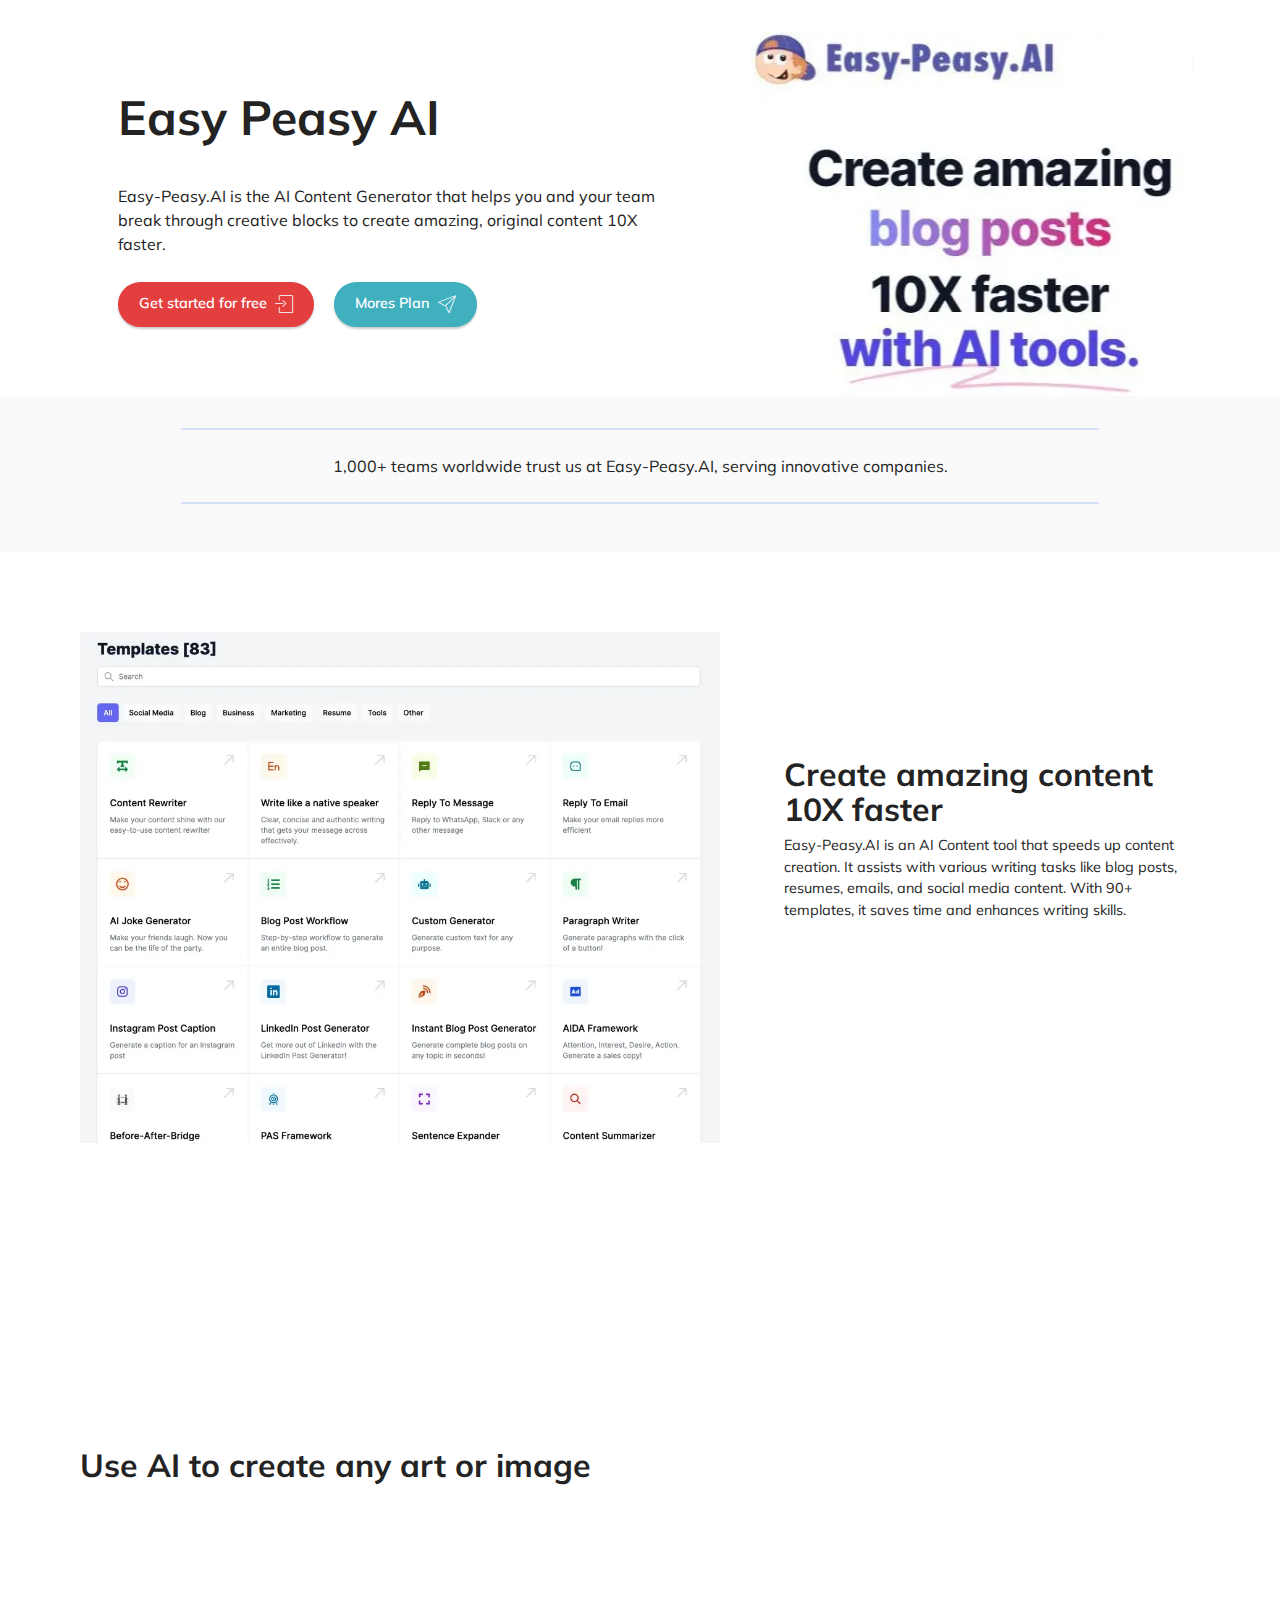
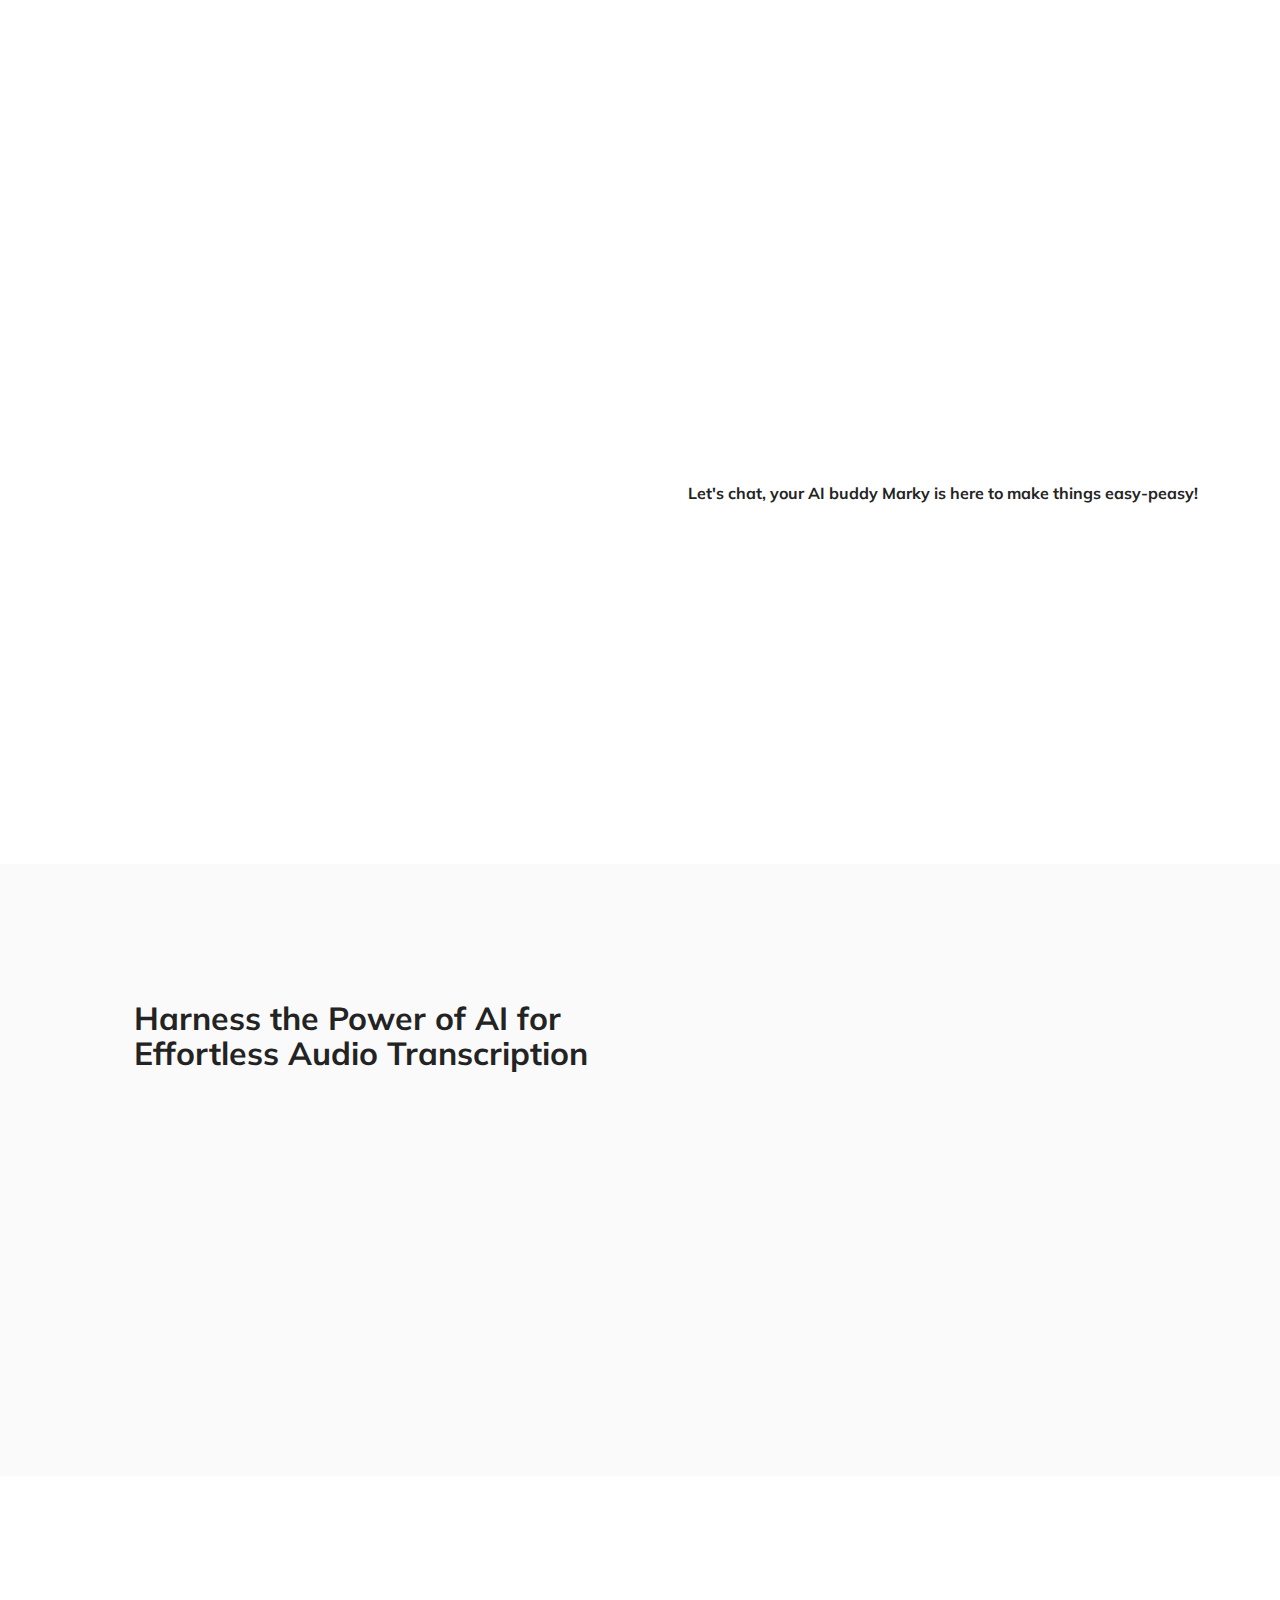
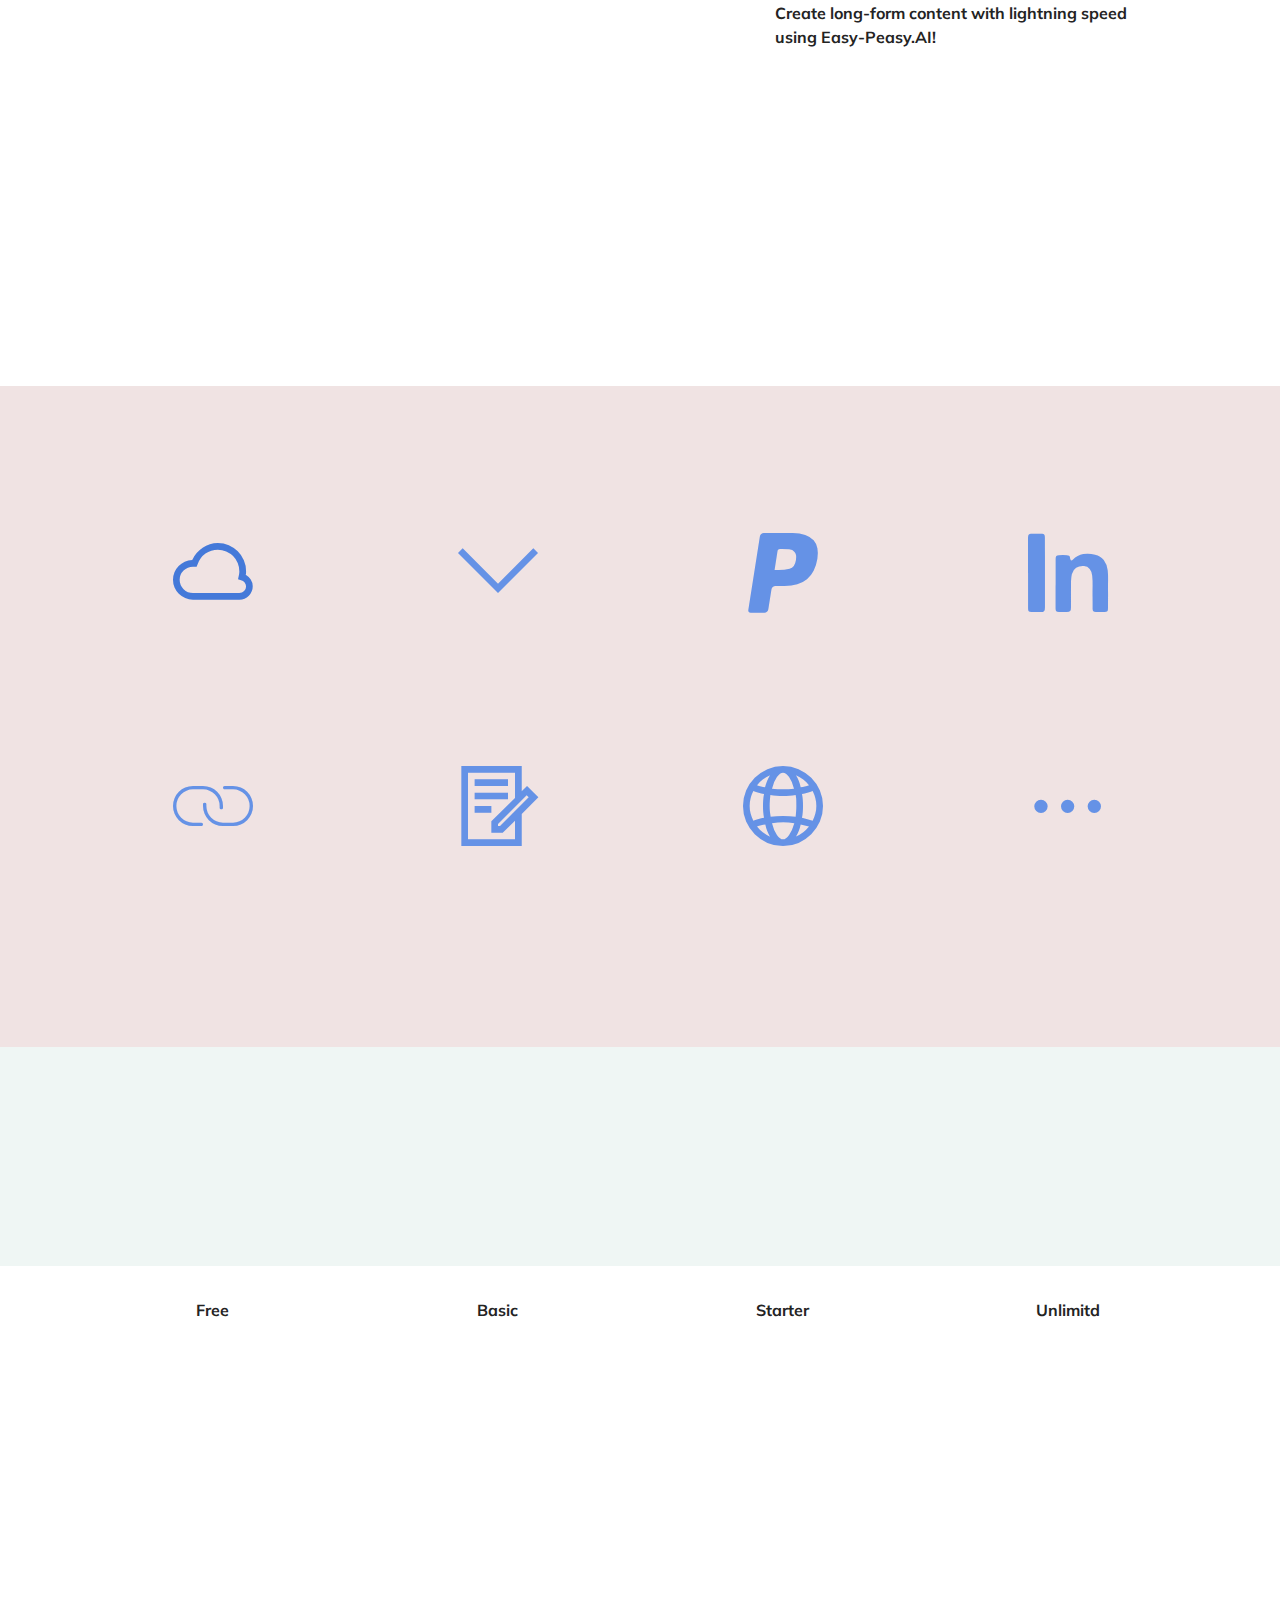
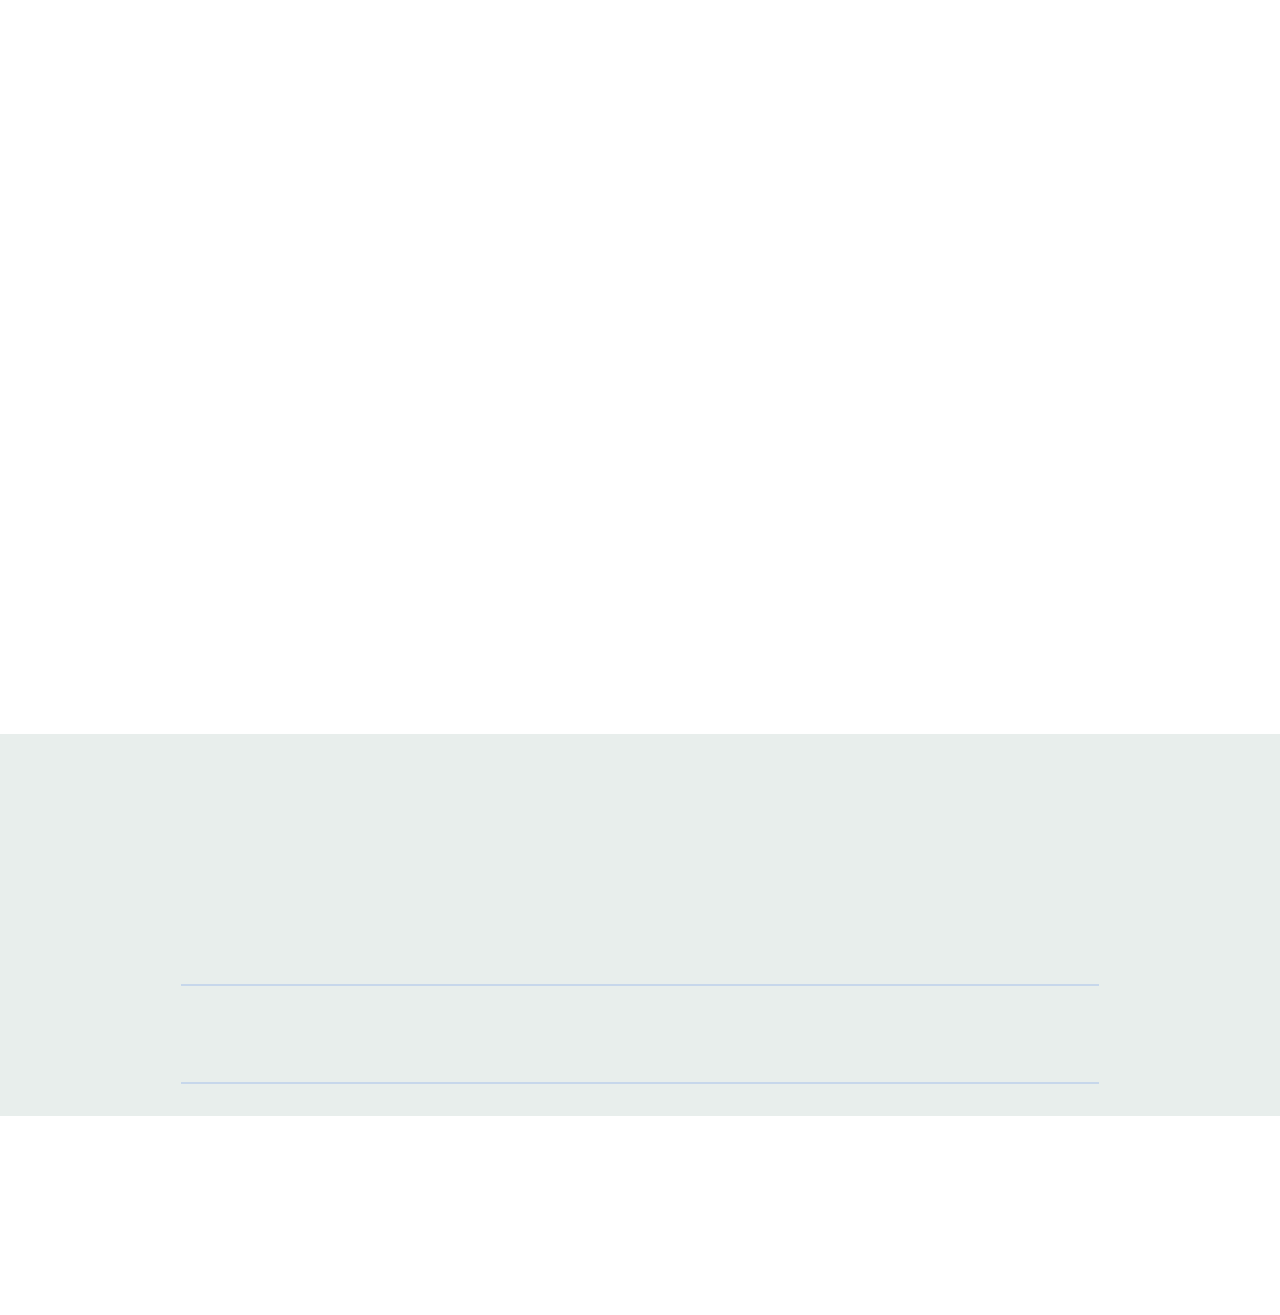
==== commit 19c5a17e: "18062023" ====
--- a/easypeasy.html
+++ b/easypeasy.html
@@ -13,6 +13,7 @@
   <title>Post</title>
   <link rel="stylesheet" href="assets/web/assets/mobirise-icons2/mobirise2.css">
   <link rel="stylesheet" href="assets/web/assets/mobirise-icons/mobirise-icons.css">
+  <link rel="stylesheet" href="assets/web/assets/mobirise-icons-bold/mobirise-icons-bold.css">
   <link rel="stylesheet" href="assets/bootstrap/css/bootstrap.min.css">
   <link rel="stylesheet" href="assets/bootstrap/css/bootstrap-grid.min.css">
   <link rel="stylesheet" href="assets/bootstrap/css/bootstrap-reboot.min.css">
@@ -44,8 +45,496 @@
                 <div class="text-wrapper">
                     <h1 class="mbr-section-title mbr-fonts-style mb-3 display-1"><strong>Easy Peasy AI</strong></h1>
                     <p class="mbr-text mbr-fonts-style display-5"><br>Easy-Peasy.AI is the AI Content Generator that helps you and your team break through creative blocks to create amazing, original content 10X faster.<br></p>
-                    <div class="mbr-section-btn mt-3"><a class="btn btn-secondary display-4" href="https://easy-peasy.ai/login#auth-sign-up"><span class="mbri-login mbr-iconfont mbr-iconfont-btn"></span>Get started for free</a> <a class="btn btn-success display-4" href="easypeasy.html#pricing2-1k"><span class="mbri-paper-plane mbr-iconfont mbr-iconfont-btn"></span>Mores Plan</a></div>
-                </div>
+                    <div class="mbr-section-btn mt-3"><a class="btn btn-secondary display-4" href="https://easy-peasy.ai/login#auth-sign-up"><span class="mbri-login mbr-iconfont mbr-iconfont-btn"></span>Get started for free</a> <a class="btn btn-success display-4" href="https://easy-peasy.ai/"><span class="mbri-paper-plane mbr-iconfont mbr-iconfont-btn"></span>Mores Plan</a></div>
+                </div>
+            </div>
+        </div>
+    </div>
+</section>
+
+<section data-bs-version="5.1" class="content6 cid-tHocDESMx7" id="content6-81">
+    
+    <div class="container">
+        <div class="row justify-content-center">
+            <div class="col-md-12 col-lg-10">
+                <hr class="line">
+                <p class="mbr-text align-center mbr-fonts-style my-4 display-5">1,000+ teams worldwide trust us at Easy-Peasy.AI, serving innovative companies.<br></p>
+                <hr class="line">
+            </div>
+        </div>
+    </div>
+</section>
+
+<section data-bs-version="5.1" class="content4 cid-sFzIdnt1ra" id="content4-1q">
+    
+    
+    <div class="container">
+        <div class="row justify-content-center">
+            <div class="title col-md-12 col-lg-4">
+                
+                
+                
+            </div>
+        </div>
+    </div>
+</section>
+
+<section data-bs-version="5.1" class="features16 cid-tHuLdeEIXk" id="features17-8h">
+    
+
+    
+    
+    <div class="container-fluid">
+        <div class="content-wrapper">
+            <div class="row align-items-center">
+                <div class="col-12 col-lg-7">
+                    <div class="image-wrapper">
+                        <img src="assets/images/presets3-1036x827.webp" alt="Easy Peasy AI Tool">
+                    </div>
+                </div>
+                <div class="col-12 col-lg">
+                    <div class="text-wrapper">
+                        <h6 class="card-title mbr-fonts-style display-2"><strong>Create amazing content 10X faster</strong></h6>
+                        <p class="mbr-text mbr-fonts-style mb-4 display-4">
+                            Easy-Peasy.AI is an AI Content tool that speeds up content creation. It assists with various writing tasks like blog posts, resumes, emails, and social media content. With 90+ templates, it saves time and enhances writing skills.</p>
+                        <div class="mbr-section-btn mt-3"><a class="btn btn-primary-outline display-4" href="https://mobiri.se"><span class="mbri-paper-plane mbr-iconfont mbr-iconfont-btn"></span>
+                                Learn more
+                            </a></div>
+                    </div>
+                </div>
+            </div>
+        </div>
+    </div>
+</section>
+
+<section data-bs-version="5.1" class="features15 cid-tHuDY4XWJA" id="features16-8f">
+
+    
+
+    
+    
+    <div class="container-fluid">
+        <div class="content-wrapper">
+            <div class="row align-items-center">
+                <div class="col-12 col-lg">
+                    <div class="text-wrapper">
+                        <h6 class="card-title mbr-fonts-style display-2"><strong>Use AI to create any art or image
+</strong><div><strong><br></strong></div></h6>
+                        <p class="mbr-text mbr-fonts-style mb-4 display-4">Create stunning art and images effortlessly with Easy-Peasy.AI. Our AI-powered tool enables you to generate unique, high-quality visuals in minutes. Say goodbye to time-consuming processes and hello to captivating artwork. Try Easy-Peasy.AI today and elevate your projects!&nbsp;<br></p>
+                        <div class="mbr-section-btn mt-3"><a class="btn btn-secondary-outline display-4" href="https://mobiri.se"><span class="mbri-paper-plane mbr-iconfont mbr-iconfont-btn"></span>Learn more</a></div>
+                    </div>
+                </div>
+                <div class="col-12 col-lg-6">
+                    <div class="image-wrapper">
+                        <img src="assets/images/ai-images-800x810.webp" alt="Easy Peasy AI Tool">
+                    </div>
+                </div>
+            </div>
+        </div>
+    </div>
+</section>
+
+<section data-bs-version="5.1" class="features16 cid-tHuDZBr6uk" id="features17-8g">
+    
+
+    
+    
+    <div class="container-fluid">
+        <div class="content-wrapper">
+            <div class="row align-items-center">
+                <div class="col-12 col-lg-6">
+                    <div class="image-wrapper">
+                        <img src="assets/images/chat-1256x856.webp" alt="Easy Peasy AI Tool">
+                    </div>
+                </div>
+                <div class="col-12 col-lg">
+                    <div class="text-wrapper">
+                        <h6 class="card-title mbr-fonts-style display-5"><strong>Let's chat, your AI buddy Marky is here to make things easy-peasy!</strong></h6>
+                        <p class="mbr-text mbr-fonts-style mb-4 display-4">
+                            Say hello to Marky, your AI buddy at Easy-Peasy.AI! With Marky by your side, communication becomes a breeze. Ask questions in plain language and receive prompt, informative responses. From impressive outputs to valuable insights, Marky is here to simplify your life. Experience the difference today and discover why Marky is the ultimate AI companion.</p>
+                        <div class="mbr-section-btn mt-3"><a class="btn btn-info-outline display-4" href="https://mobiri.se"><span class="mobi-mbri mobi-mbri-paper-plane mbr-iconfont mbr-iconfont-btn"></span>
+                                Learn more
+                            </a></div>
+                    </div>
+                </div>
+            </div>
+        </div>
+    </div>
+</section>
+
+<section data-bs-version="5.1" class="features15 cid-tHogCWE5sT" id="features16-89">
+
+    
+
+    
+    
+    <div class="container">
+        <div class="content-wrapper">
+            <div class="row align-items-center">
+                <div class="col-12 col-lg">
+                    <div class="text-wrapper">
+                        <h6 class="card-title mbr-fonts-style display-2"><div><strong>Harness the Power of AI for Effortless Audio Transcription
+</strong></div><div><strong><br></strong></div></h6>
+                        <p class="mbr-text mbr-fonts-style mb-4 display-4">Are you a busy podcaster seeking to streamline audio transcription? With AI-powered technology, you can swiftly and precisely transcribe your audio content. Additionally, generate episode titles, descriptions, and show notes effortlessly to boost your podcast promotion. Unleash the potential of AI and reclaim your time, energy, and effort!<br></p>
+                        <div class="mbr-section-btn mt-3"><a class="btn btn-secondary-outline display-4" href="https://mobiri.se"><span class="mbrib-paper-plane mbr-iconfont mbr-iconfont-btn"></span>Visit Page</a></div>
+                    </div>
+                </div>
+                <div class="col-12 col-lg-6">
+                    <div class="image-wrapper">
+                        <img src="assets/images/ai-transcription-956x882.webp" alt="Mobirise Website Builder">
+                    </div>
+                </div>
+            </div>
+        </div>
+    </div>
+</section>
+
+<section data-bs-version="5.1" class="features16 cid-tHogAUIyZd" id="features17-88">
+    
+
+    
+    
+    <div class="container">
+        <div class="content-wrapper">
+            <div class="row align-items-center">
+                <div class="col-12 col-lg-7">
+                    <div class="image-wrapper">
+                        <img src="assets/images/editor-1160x703.webp" alt="Mobirise Website Builder">
+                    </div>
+                </div>
+                <div class="col-12 col-lg">
+                    <div class="text-wrapper">
+                        <h6 class="card-title mbr-fonts-style display-5"><strong>Create long-form content with lightning speed using Easy-Peasy.AI!</strong></h6>
+                        <p class="mbr-text mbr-fonts-style mb-4 display-4">
+                            User-friendly interface enables you to effortlessly generate in-depth content. Whenever you need a boost, simply type "+++" or click the Generate button, and let AI provide the next brilliant idea. Try Easy-Peasy.AI now and see your writing productivity soar!</p>
+                        <div class="mbr-section-btn mt-3"><a class="btn btn-info-outline display-4" href="https://mobiri.se"><span class="mbrib-paper-plane mbr-iconfont mbr-iconfont-btn"></span>
+                                Get started for free
+                            </a></div>
+                    </div>
+                </div>
+            </div>
+        </div>
+    </div>
+</section>
+
+<section data-bs-version="5.1" class="features1 cid-tHocX0F5GB" id="features1-85">
+    
+
+    
+    
+    <div class="container">
+        <div class="row">
+            <div class="col-12">
+                <h3 class="mbr-section-title mbr-fonts-style align-center mb-0 display-2"><div><strong>Write better and faster with Easy-Peasy.AI!&nbsp;</strong></div></h3>
+                <h5 class="mbr-section-subtitle mbr-fonts-style align-center mb-0 mt-2 display-5"><div><strong>Enhance your copy and ignite new ideas using our 90+ proven templates. Supercharge your writing process today!</strong></div></h5>
+            </div>
+        </div>
+        <div class="row">
+            <div class="card col-12 col-md-6 col-lg-3">
+                <div class="card-wrapper">
+                    <div class="card-box align-center">
+                        <div class="iconfont-wrapper">
+                            <span class="mbr-iconfont mobi-mbri-cloud mobi-mbri" style="color: rgb(68, 121, 217); fill: rgb(68, 121, 217);"></span>
+                        </div>
+                        <h5 class="card-title mbr-fonts-style display-7"><strong>Dynamic Template</strong></h5>
+                        <p class="card-text mbr-fonts-style display-7">Generate any template from a single prompt.</p>
+                    </div>
+                </div>
+            </div>
+            <div class="card col-12 col-md-6 col-lg-3">
+                <div class="card-wrapper">
+                    <div class="card-box align-center">
+                        <div class="iconfont-wrapper">
+                            <span class="mbr-iconfont mobi-mbri-arrow-down mobi-mbri"></span>
+                        </div>
+                        <h5 class="card-title mbr-fonts-style display-7"><strong>Custom Generator</strong></h5>
+                        <p class="card-text mbr-fonts-style display-7">Generate custom text for any purpose.<br></p>
+                    </div>
+                </div>
+            </div>
+            <div class="card col-12 col-md-6 col-lg-3">
+                <div class="card-wrapper">
+                    <div class="card-box align-center">
+                        <div class="iconfont-wrapper">
+                            <span class="mbr-iconfont socicon-paypal socicon"></span>
+                        </div>
+                        <h5 class="card-title mbr-fonts-style display-7"><strong>Paragraph Writer</strong></h5>
+                        <p class="card-text mbr-fonts-style display-7">Generate paragraphs with the click of a button!</p>
+                    </div>
+                </div>
+            </div>
+            <div class="card col-12 col-md-6 col-lg-3">
+                <div class="card-wrapper">
+                    <div class="card-box align-center">
+                        <div class="iconfont-wrapper">
+                            <span class="mbr-iconfont socicon-logmein socicon"></span>
+                        </div>
+                        <h5 class="card-title mbr-fonts-style display-7"><strong>Instagram Post Caption</strong></h5>
+                        <p class="card-text mbr-fonts-style display-7">Generate a caption for an Instagram post</p>
+                    </div>
+                </div>
+            </div>
+        </div>
+    </div>
+</section>
+
+<section data-bs-version="5.1" class="features1 cid-tHoiVV7AqP" id="features1-8a">
+    
+
+    
+    
+    <div class="container">
+        <div class="row">
+            
+        </div>
+        <div class="row">
+            <div class="card col-12 col-md-6 col-lg-3">
+                <div class="card-wrapper">
+                    <div class="card-box align-center">
+                        <div class="iconfont-wrapper">
+                            <span class="mbr-iconfont mbri-link"></span>
+                        </div>
+                        <h5 class="card-title mbr-fonts-style display-7"><strong>LinkedIn Post Generator</strong></h5>
+                        <p class="card-text mbr-fonts-style display-7">Get more out of LinkedIn with the LinkedIn Post Generator!</p>
+                    </div>
+                </div>
+            </div>
+            <div class="card col-12 col-md-6 col-lg-3">
+                <div class="card-wrapper">
+                    <div class="card-box align-center">
+                        <div class="iconfont-wrapper">
+                            <span class="mbr-iconfont mobi-mbri-contact-form mobi-mbri"></span>
+                        </div>
+                        <h5 class="card-title mbr-fonts-style display-7"><strong>Instant Blog Post Generator</strong></h5>
+                        <p class="card-text mbr-fonts-style display-7">Generate complete blog posts on any topic in seconds!</p>
+                    </div>
+                </div>
+            </div>
+            <div class="card col-12 col-md-6 col-lg-3">
+                <div class="card-wrapper">
+                    <div class="card-box align-center">
+                        <div class="iconfont-wrapper">
+                            <span class="mbr-iconfont mobi-mbri-globe-2 mobi-mbri"></span>
+                        </div>
+                        <h5 class="card-title mbr-fonts-style display-7"><strong>Landing Page Copy</strong></h5>
+                        <p class="card-text mbr-fonts-style display-7">Generate a landing page copy in seconds</p>
+                    </div>
+                </div>
+            </div>
+            <div class="card col-12 col-md-6 col-lg-3">
+                <div class="card-wrapper">
+                    <div class="card-box align-center">
+                        <div class="iconfont-wrapper">
+                            <span class="mbr-iconfont mobi-mbri-more-horizontal mobi-mbri"></span>
+                        </div>
+                        <h5 class="card-title mbr-fonts-style display-7"><strong>Before-After-Bridge Framework</strong></h5>
+                        <p class="card-text mbr-fonts-style display-7">Before, After, Bridge. Generate marketing copy in seconds!</p>
+                    </div>
+                </div>
+            </div>
+        </div>
+    </div>
+</section>
+
+<section data-bs-version="5.1" class="info3 cid-tHojCvfTRF" id="info3-8d">
+
+    
+
+    
+    
+
+    <div class="container">
+        <div class="row justify-content-center">
+            <div class="card col-12 col-lg-10">
+                <div class="card-wrapper">
+                    <div class="card-box align-center">
+                        
+                        
+                        <div class="mbr-section-btn mt-3"><a class="btn btn-primary-outline display-4" href="https://mobiri.se"><span class="mbri-paper-plane mbr-iconfont mbr-iconfont-btn"></span>And Mores...</a></div>
+                    </div>
+                </div>
+            </div>
+        </div>
+    </div>
+</section>
+
+<section data-bs-version="5.1" class="content4 cid-tHok8pkZvl" id="content4-8e">
+    
+
+    
+    
+    <div class="container">
+        <div class="row justify-content-center">
+            <div class="title col-md-12 col-lg-10">
+                <h3 class="mbr-section-title mbr-fonts-style align-center mb-4 display-2"><strong>Pricing Plans</strong></h3>
+                <h4 class="mbr-section-subtitle align-center mbr-fonts-style mb-4 display-5">Limited-time Promotion. Include Monthly billing and yearly billing option. Below is Monthly billing.</h4>
+                <div class="mbr-section-btn align-center"><a class="btn btn-secondary display-4" href="https://mobiri.se"><span class="mbri-login mbr-iconfont mbr-iconfont-btn"></span>Pay annually, get 2 months free</a> <a class="btn btn-primary-outline display-4" href="https://mobiri.se"><span class="mbri-login mbr-iconfont mbr-iconfont-btn"></span>Show More for Yearly billing</a></div>
+            </div>
+        </div>
+    </div>
+</section>
+
+<section data-bs-version="5.1" class="pricing2 cid-sFzDdjoEIw" id="pricing2-1k">
+    
+
+    
+    <div class="container">
+        <div class="row justify-content-center">
+            <div class="col-12 col-md-6 align-center col-lg-3">
+                <div class="plan">
+                    <div class="plan-header">
+                        <h6 class="plan-title mbr-fonts-style mb-3 display-5">
+                            <strong>Free</strong></h6>
+                        <div class="plan-price">
+                            <p class="price mbr-fonts-style m-0 display-2"><strong>$0</strong></p>
+                            <p class="price-term mbr-fonts-style mb-3 display-7">Per month</p>
+                        </div>
+                    </div>
+                    <div class="plan-body">
+                        <div class="plan-list mb-4">
+                            <ul class="list-group mbr-fonts-style list-group-flush display-7">
+                                <li class="list-group-item"><span style="background-color: transparent; font-size: 0.9rem;"><strong>What's included
+</strong></span></li><li class="list-group-item"><span style="background-color: transparent; font-size: 0.9rem;">3,000 words/month
+</span></li><li class="list-group-item"><span style="background-color: transparent; font-size: 0.9rem;">80+ templates
+</span></li><li class="list-group-item"><span style="background-color: transparent; font-size: 0.9rem;">Content Summarizer
+</span></li><li class="list-group-item"><span style="background-color: transparent; font-size: 0.9rem;">No credit card required</span></li>
+                            </ul>
+                        </div>
+                        <div class="mbr-section-btn text-center"><a href="https://mobiri.se" class="btn btn-primary-outline display-4"><span class="mbri-paper-plane mbr-iconfont mbr-iconfont-btn"></span>Get started</a></div>
+                    </div>
+                </div>
+            </div>
+            <div class="col-12 col-md-6 align-center col-lg-3">
+                <div class="plan">
+                    <div class="plan-header">
+                        <h6 class="plan-title mbr-fonts-style mb-3 display-5">
+                            <strong>Basic</strong></h6>
+                        <div class="plan-price">
+                            <p class="price mbr-fonts-style m-0 display-2"><strong>$5.99</strong></p>
+                            <p class="price-term mbr-fonts-style mb-3 display-7">Per month</p>
+                        </div>
+                    </div>
+                    <div class="plan-body">
+                        <div class="plan-list mb-4">
+                            <ul class="list-group mbr-fonts-style list-group-flush display-7">
+                                <li class="list-group-item"><strong>What's included
+</strong></li><li class="list-group-item">10,000 words/month
+</li><li class="list-group-item">GPT-4-powered Chat
+</li><li class="list-group-item">90+ templates
+</li><li class="list-group-item">35+ languages
+</li><li class="list-group-item">25 AI images/month
+</li><li class="list-group-item">Content Summarizer
+</li><li class="list-group-item">Instant Blog Post Generator
+</li><li class="list-group-item">Blog Post Workflow
+</li><li class="list-group-item">Custom Generator
+</li><li class="list-group-item">Basic Audio Transcription</li>
+                            </ul>
+                        </div>
+                        <div class="mbr-section-btn text-center"><a href="https://mobiri.se" class="btn btn-primary-outline display-4"><span class="mbri-paper-plane mbr-iconfont mbr-iconfont-btn"></span>Get started</a></div>
+                    </div>
+                </div>
+            </div>
+            <div class="col-12 col-md-6 align-center col-lg-3">
+                <div class="plan">
+                    <div class="plan-header">
+                        <h6 class="plan-title mbr-fonts-style mb-3 display-5">
+                            <strong>Starter</strong></h6>
+                        <div class="plan-price">
+                            <p class="price mbr-fonts-style m-0 display-2"><strong>$9.99</strong></p>
+                            <p class="price-term mbr-fonts-style mb-3 display-7">Per month</p>
+                        </div>
+                    </div>
+                    <div class="plan-body">
+                        <div class="plan-list mb-4">
+                            <ul class="list-group mbr-fonts-style list-group-flush display-7">
+                                <li class="list-group-item"><strong>What's included
+</strong></li><li class="list-group-item">25,000 words/month
+</li><li class="list-group-item">GPT-4-powered Chat
+</li><li class="list-group-item">100+ templates
+</li><li class="list-group-item">35+ languages
+</li><li class="list-group-item">50 AI images/month
+</li><li class="list-group-item">Content Summarizer
+</li><li class="list-group-item">Long-form editor
+</li><li class="list-group-item">Instant Blog Post Generator
+</li><li class="list-group-item">Blog Post Workflow
+</li><li class="list-group-item">Custom Generator
+</li><li class="list-group-item">Basic Audio Transcription</li>
+                            </ul>
+                        </div>
+                        <div class="mbr-section-btn text-center"><a href="https://mobiri.se" class="btn btn-primary-outline display-4"><span class="mbri-paper-plane mbr-iconfont mbr-iconfont-btn"></span>Get started</a></div>
+                    </div>
+                </div>
+            </div>
+            <div class="col-12 col-md-6 align-center col-lg-3">
+                <div class="plan">
+                    <div class="plan-header">
+                        <h6 class="plan-title mbr-fonts-style mb-3 display-5">
+                            <strong>Unlimitd</strong></h6>
+                        <div class="plan-price">
+                            <p class="price mbr-fonts-style m-0 display-2"><strong>$28</strong></p>
+                            <p class="price-term mbr-fonts-style mb-3 display-7">Per month</p>
+                        </div>
+                    </div>
+                    <div class="plan-body">
+                        <div class="plan-list mb-4">
+                            <ul class="list-group mbr-fonts-style list-group-flush display-7">
+                                <li class="list-group-item"><strong>What's included
+</strong></li><li class="list-group-item">Unlimited words/month
+</li><li class="list-group-item">100,000 GPT-4 words/month in Chat
+</li><li class="list-group-item">Unlimited Audio Transcription
+</li><li class="list-group-item">100+ templates
+</li><li class="list-group-item">35+ languages
+</li><li class="list-group-item">250 AI images/month
+</li><li class="list-group-item">Content Summarizer
+</li><li class="list-group-item">Long-form editor
+</li><li class="list-group-item">Instant Blog Post Generator
+</li><li class="list-group-item">Blog Post Workflow
+</li><li class="list-group-item">Custom Generator
+</li><li class="list-group-item">Enhanced Audio Transcription
+</li><li class="list-group-item">API Access
+</li><li class="list-group-item">Access to newest features
+</li><li class="list-group-item">Priority support</li>
+                            </ul>
+                        </div>
+                        <div class="mbr-section-btn text-center"><a href="https://mobiri.se" class="btn btn-primary-outline display-4"><span class="mbri-paper-plane mbr-iconfont mbr-iconfont-btn"></span>Get started</a></div>
+                    </div>
+                </div>
+            </div>
+        </div>
+    </div>
+</section>
+
+<section data-bs-version="5.1" class="info3 cid-tHodMu4sdK" id="info3-87">
+
+    
+
+    
+    
+
+    <div class="container">
+        <div class="row justify-content-center">
+            <div class="card col-12 col-lg-10">
+                <div class="card-wrapper">
+                    <div class="card-box align-center">
+                        <h4 class="card-title mbr-fonts-style align-center mb-4 display-1"><strong>Write 10x faster</strong></h4>
+                        <p class="mbr-text mbr-fonts-style mb-4 display-7">
+                            Easy-Peasy.AI can help make writing easier whether you're writing a social media caption, a blog post, or an email.</p>
+                        <div class="mbr-section-btn mt-3"><a class="btn btn-secondary display-4" href="https://mobiri.se"><span class="mbri-login mbr-iconfont mbr-iconfont-btn"></span>Get started for free</a></div>
+                    </div>
+                </div>
+            </div>
+        </div>
+    </div>
+</section>
+
+<section data-bs-version="5.1" class="content6 cid-tHljcoaGkw" id="content6-7p">
+    
+    <div class="container">
+        <div class="row justify-content-center">
+            <div class="col-md-12 col-lg-10">
+                <hr class="line">
+                <p class="mbr-text align-center mbr-fonts-style my-4 display-5">“I found Easy-Peasy.AI to be an excellent AI copywriting tool. I would highly recommend this tool to anyone who wants to improve their writing skills or stuck for business ideas.” - Sophia Goh, Marketing Director</p>
+                <hr class="line">
             </div>
         </div>
     </div>
@@ -61,9 +550,7 @@
     <div class="container">
         <div class="media-container-row">
             <div class="col-12">
-                <h3 class="mbr-section-title mb-3 align-center mbr-fonts-style display-2">
-                    <strong>Share this Page!</strong>
-                </h3>
+                
                 <div>
                     <div class="mbr-social-likes align-center">
                         <span class="btn btn-social socicon-bg-facebook facebook m-2">
@@ -89,487 +576,7 @@
             </div>
         </div>
     </div>
-</section>
-
-<section data-bs-version="5.1" class="content6 cid-tHocDESMx7" id="content6-81">
-    
-    <div class="container">
-        <div class="row justify-content-center">
-            <div class="col-md-12 col-lg-10">
-                <hr class="line">
-                <p class="mbr-text align-center mbr-fonts-style my-4 display-5">1,000+ teams worldwide trust us at Easy-Peasy.AI, serving innovative companies.<br></p>
-                <hr class="line">
-            </div>
-        </div>
-    </div>
-</section>
-
-<section data-bs-version="5.1" class="content4 cid-sFzIdnt1ra" id="content4-1q">
-    
-    
-    <div class="container">
-        <div class="row justify-content-center">
-            <div class="title col-md-12 col-lg-4">
-                
-                
-                
-            </div>
-        </div>
-    </div>
-</section>
-
-<section data-bs-version="5.1" class="image1 cid-tHocHGNCK1" id="image1-82">
-    
-
-    
-    
-
-    <div class="container">
-        <div class="row align-items-center">
-            <div class="col-12 col-lg-7">
-                <div class="image-wrapper">
-                    <img src="assets/images/presets3-1036x827.webp" alt="Mobirise Website Builder">
-                    <p class="mbr-description mbr-fonts-style pt-2 align-center display-4"></p>
-                </div>
-            </div>
-            <div class="col-12 col-lg">
-                <div class="text-wrapper">
-                    <h3 class="mbr-section-title mbr-fonts-style mb-3 display-2"><strong>Create amazing content 10X faster</strong></h3>
-                    <p class="mbr-text mbr-fonts-style display-7">Easy-Peasy.AI is an AI Content tool that speeds up content creation. It assists with various writing tasks like blog posts, resumes, emails, and social media content. With 90+ templates, it saves time and enhances writing skills.<br></p>
-                </div>
-            </div>
-        </div>
-    </div>
-</section>
-
-<section data-bs-version="5.1" class="image2 cid-tHocIm2ZPI" id="image2-83">
-    
-
-    
-    
-
-    <div class="container">
-        <div class="row align-items-center">
-            <div class="col-12 col-lg-5">
-                <div class="image-wrapper">
-                    <img src="assets/images/ai-images-800x810.webp" alt="Mobirise Website Builder">
-                    <p class="mbr-description mbr-fonts-style mt-2 align-center display-4"></p>
-                </div>
-            </div>
-            <div class="col-12 col-lg">
-                <div class="text-wrapper">
-                    <h3 class="mbr-section-title mbr-fonts-style mb-3 display-2"><strong>Use AI to create any art or image
-</strong><div><strong><br></strong></div></h3>
-                    <p class="mbr-text mbr-fonts-style display-7">Create stunning art and images effortlessly with Easy-Peasy.AI. Our AI-powered tool enables you to generate unique, high-quality visuals in minutes. Say goodbye to time-consuming processes and hello to captivating artwork. Try Easy-Peasy.AI today and elevate your projects!
-<br><br></p>
-                </div>
-            </div>
-        </div>
-    </div>
-</section>
-
-<section data-bs-version="5.1" class="image1 cid-tHocJmnraK" id="image1-84">
-    
-
-    
-    
-
-    <div class="container">
-        <div class="row align-items-center">
-            <div class="col-12 col-lg-5">
-                <div class="image-wrapper">
-                    <img src="assets/images/chat-1256x856.webp" alt="Mobirise Website Builder">
-                    <p class="mbr-description mbr-fonts-style pt-2 align-center display-4"></p>
-                </div>
-            </div>
-            <div class="col-12 col-lg">
-                <div class="text-wrapper">
-                    <h3 class="mbr-section-title mbr-fonts-style mb-3 display-5"><strong>Let's chat, your AI buddy Marky is here to make things easy-peasy!
-</strong><div><strong><br></strong></div></h3>
-                    <p class="mbr-text mbr-fonts-style display-7">Say hello to Marky, your AI buddy at Easy-Peasy.AI! With Marky by your side, communication becomes a breeze. Ask questions in plain language and receive prompt, informative responses. From impressive outputs to valuable insights, Marky is here to simplify your life. Experience the difference today and discover why Marky is the ultimate AI companion.<br></p>
-                </div>
-            </div>
-        </div>
-    </div>
-</section>
-
-<section data-bs-version="5.1" class="features15 cid-tHogCWE5sT" id="features16-89">
-
-    
-
-    
-    
-    <div class="container">
-        <div class="content-wrapper">
-            <div class="row align-items-center">
-                <div class="col-12 col-lg">
-                    <div class="text-wrapper">
-                        <h6 class="card-title mbr-fonts-style display-2"><div><strong>Harness the Power of AI for Effortless Audio Transcription
-</strong></div><div><strong><br></strong></div></h6>
-                        <p class="mbr-text mbr-fonts-style mb-4 display-4">Are you a busy podcaster seeking to streamline audio transcription? With AI-powered technology, you can swiftly and precisely transcribe your audio content. Additionally, generate episode titles, descriptions, and show notes effortlessly to boost your podcast promotion. Unleash the potential of AI and reclaim your time, energy, and effort!<br></p>
-                        <div class="mbr-section-btn mt-3"><a class="btn btn-secondary-outline display-4" href="https://mobiri.se">Get started for free</a></div>
-                    </div>
-                </div>
-                <div class="col-12 col-lg-6">
-                    <div class="image-wrapper">
-                        <img src="assets/images/ai-transcription-956x882.webp" alt="Mobirise Website Builder">
-                    </div>
-                </div>
-            </div>
-        </div>
-    </div>
-</section>
-
-<section data-bs-version="5.1" class="features16 cid-tHogAUIyZd" id="features17-88">
-    
-
-    
-    
-    <div class="container">
-        <div class="content-wrapper">
-            <div class="row align-items-center">
-                <div class="col-12 col-lg-8">
-                    <div class="image-wrapper">
-                        <img src="assets/images/editor-1160x703.webp" alt="Mobirise Website Builder">
-                    </div>
-                </div>
-                <div class="col-12 col-lg">
-                    <div class="text-wrapper">
-                        <h6 class="card-title mbr-fonts-style display-5"><strong>Create long-form content with lightning speed using Easy-Peasy.AI!</strong></h6>
-                        <p class="mbr-text mbr-fonts-style mb-4 display-4">
-                            User-friendly interface enables you to effortlessly generate in-depth content. Whenever you need a boost, simply type "+++" or click the Generate button, and let AI provide the next brilliant idea. Try Easy-Peasy.AI now and see your writing productivity soar!</p>
-                        <div class="mbr-section-btn mt-3"><a class="btn btn-primary-outline display-4" href="https://mobiri.se">
-                                Get started for free
-                            </a></div>
-                    </div>
-                </div>
-            </div>
-        </div>
-    </div>
-</section>
-
-<section data-bs-version="5.1" class="features1 cid-tHocX0F5GB" id="features1-85">
-    
-
-    
-    
-    <div class="container">
-        <div class="row">
-            <div class="col-12">
-                <h3 class="mbr-section-title mbr-fonts-style align-center mb-0 display-2"><div><strong>Write better and faster with Easy-Peasy.AI!&nbsp;</strong></div></h3>
-                <h5 class="mbr-section-subtitle mbr-fonts-style align-center mb-0 mt-2 display-5"><div><strong>Enhance your copy and ignite new ideas using our 90+ proven templates. Supercharge your writing process today!</strong></div></h5>
-            </div>
-        </div>
-        <div class="row">
-            <div class="card col-12 col-md-6 col-lg-3">
-                <div class="card-wrapper">
-                    <div class="card-box align-center">
-                        <div class="iconfont-wrapper">
-                            <span class="mbr-iconfont mobi-mbri-cloud mobi-mbri" style="color: rgb(68, 121, 217); fill: rgb(68, 121, 217);"></span>
-                        </div>
-                        <h5 class="card-title mbr-fonts-style display-7"><strong>Dynamic Template</strong></h5>
-                        <p class="card-text mbr-fonts-style display-7">Generate any template from a single prompt.</p>
-                    </div>
-                </div>
-            </div>
-            <div class="card col-12 col-md-6 col-lg-3">
-                <div class="card-wrapper">
-                    <div class="card-box align-center">
-                        <div class="iconfont-wrapper">
-                            <span class="mbr-iconfont mobi-mbri-arrow-down mobi-mbri"></span>
-                        </div>
-                        <h5 class="card-title mbr-fonts-style display-7"><strong>Custom Generator</strong></h5>
-                        <p class="card-text mbr-fonts-style display-7">Generate custom text for any purpose.<br></p>
-                    </div>
-                </div>
-            </div>
-            <div class="card col-12 col-md-6 col-lg-3">
-                <div class="card-wrapper">
-                    <div class="card-box align-center">
-                        <div class="iconfont-wrapper">
-                            <span class="mbr-iconfont socicon-paypal socicon"></span>
-                        </div>
-                        <h5 class="card-title mbr-fonts-style display-7"><strong>Paragraph Writer</strong></h5>
-                        <p class="card-text mbr-fonts-style display-7">Generate paragraphs with the click of a button!</p>
-                    </div>
-                </div>
-            </div>
-            <div class="card col-12 col-md-6 col-lg-3">
-                <div class="card-wrapper">
-                    <div class="card-box align-center">
-                        <div class="iconfont-wrapper">
-                            <span class="mbr-iconfont socicon-logmein socicon"></span>
-                        </div>
-                        <h5 class="card-title mbr-fonts-style display-7"><strong>Instagram Post Caption</strong></h5>
-                        <p class="card-text mbr-fonts-style display-7">Generate a caption for an Instagram post</p>
-                    </div>
-                </div>
-            </div>
-        </div>
-    </div>
-</section>
-
-<section data-bs-version="5.1" class="features1 cid-tHoiVV7AqP" id="features1-8a">
-    
-
-    
-    
-    <div class="container">
-        <div class="row">
-            
-        </div>
-        <div class="row">
-            <div class="card col-12 col-md-6 col-lg-3">
-                <div class="card-wrapper">
-                    <div class="card-box align-center">
-                        <div class="iconfont-wrapper">
-                            <span class="mbr-iconfont mbri-link"></span>
-                        </div>
-                        <h5 class="card-title mbr-fonts-style display-7"><strong>LinkedIn Post Generator</strong></h5>
-                        <p class="card-text mbr-fonts-style display-7">Get more out of LinkedIn with the LinkedIn Post Generator!</p>
-                    </div>
-                </div>
-            </div>
-            <div class="card col-12 col-md-6 col-lg-3">
-                <div class="card-wrapper">
-                    <div class="card-box align-center">
-                        <div class="iconfont-wrapper">
-                            <span class="mbr-iconfont mobi-mbri-contact-form mobi-mbri"></span>
-                        </div>
-                        <h5 class="card-title mbr-fonts-style display-7"><strong>Instant Blog Post Generator</strong></h5>
-                        <p class="card-text mbr-fonts-style display-7">Generate complete blog posts on any topic in seconds!</p>
-                    </div>
-                </div>
-            </div>
-            <div class="card col-12 col-md-6 col-lg-3">
-                <div class="card-wrapper">
-                    <div class="card-box align-center">
-                        <div class="iconfont-wrapper">
-                            <span class="mbr-iconfont mobi-mbri-globe-2 mobi-mbri"></span>
-                        </div>
-                        <h5 class="card-title mbr-fonts-style display-7"><strong>Landing Page Copy</strong></h5>
-                        <p class="card-text mbr-fonts-style display-7">Generate a landing page copy in seconds</p>
-                    </div>
-                </div>
-            </div>
-            <div class="card col-12 col-md-6 col-lg-3">
-                <div class="card-wrapper">
-                    <div class="card-box align-center">
-                        <div class="iconfont-wrapper">
-                            <span class="mbr-iconfont mobi-mbri-more-horizontal mobi-mbri"></span>
-                        </div>
-                        <h5 class="card-title mbr-fonts-style display-7"><strong>Before-After-Bridge Framework</strong></h5>
-                        <p class="card-text mbr-fonts-style display-7">Before, After, Bridge. Generate marketing copy in seconds!</p>
-                    </div>
-                </div>
-            </div>
-        </div>
-    </div>
-</section>
-
-<section data-bs-version="5.1" class="info3 cid-tHojCvfTRF" id="info3-8d">
-
-    
-
-    
-    
-
-    <div class="container">
-        <div class="row justify-content-center">
-            <div class="card col-12 col-lg-10">
-                <div class="card-wrapper">
-                    <div class="card-box align-center">
-                        
-                        
-                        <div class="mbr-section-btn mt-3"><a class="btn btn-primary display-4" href="https://mobiri.se">And Mores...</a></div>
-                    </div>
-                </div>
-            </div>
-        </div>
-    </div>
-</section>
-
-<section data-bs-version="5.1" class="content4 cid-tHok8pkZvl" id="content4-8e">
-    
-
-    
-    
-    <div class="container">
-        <div class="row justify-content-center">
-            <div class="title col-md-12 col-lg-10">
-                <h3 class="mbr-section-title mbr-fonts-style align-center mb-4 display-2"><strong>Pricing Plans</strong></h3>
-                <h4 class="mbr-section-subtitle align-center mbr-fonts-style mb-4 display-5">Limited-time Promotion. Include Monthly billing and yearly billing option. Below is Monthly billing.</h4>
-                <div class="mbr-section-btn align-center"><a class="btn btn-secondary display-4" href="https://mobiri.se">Pay annually, get 2 months free</a> <a class="btn btn-primary-outline display-4" href="https://mobiri.se">Show More for Yearly billing</a></div>
-            </div>
-        </div>
-    </div>
-</section>
-
-<section data-bs-version="5.1" class="pricing2 cid-sFzDdjoEIw" id="pricing2-1k">
-    
-
-    
-    <div class="container">
-        <div class="row justify-content-center">
-            <div class="col-12 col-md-6 align-center col-lg-3">
-                <div class="plan">
-                    <div class="plan-header">
-                        <h6 class="plan-title mbr-fonts-style mb-3 display-5">
-                            <strong>Free</strong></h6>
-                        <div class="plan-price">
-                            <p class="price mbr-fonts-style m-0 display-2"><strong>$0</strong></p>
-                            <p class="price-term mbr-fonts-style mb-3 display-7">Per month</p>
-                        </div>
-                    </div>
-                    <div class="plan-body">
-                        <div class="plan-list mb-4">
-                            <ul class="list-group mbr-fonts-style list-group-flush display-7">
-                                <li class="list-group-item"><span style="background-color: transparent; font-size: 0.9rem;"><strong>What's included
-</strong></span></li><li class="list-group-item"><span style="background-color: transparent; font-size: 0.9rem;">3,000 words/month
-</span></li><li class="list-group-item"><span style="background-color: transparent; font-size: 0.9rem;">80+ templates
-</span></li><li class="list-group-item"><span style="background-color: transparent; font-size: 0.9rem;">Content Summarizer
-</span></li><li class="list-group-item"><span style="background-color: transparent; font-size: 0.9rem;">No credit card required</span></li>
-                            </ul>
-                        </div>
-                        <div class="mbr-section-btn text-center"><a href="https://mobiri.se" class="btn btn-primary-outline display-4">Get started</a></div>
-                    </div>
-                </div>
-            </div>
-            <div class="col-12 col-md-6 align-center col-lg-3">
-                <div class="plan">
-                    <div class="plan-header">
-                        <h6 class="plan-title mbr-fonts-style mb-3 display-5">
-                            <strong>Basic</strong></h6>
-                        <div class="plan-price">
-                            <p class="price mbr-fonts-style m-0 display-2"><strong>$5.99</strong></p>
-                            <p class="price-term mbr-fonts-style mb-3 display-7">Per month</p>
-                        </div>
-                    </div>
-                    <div class="plan-body">
-                        <div class="plan-list mb-4">
-                            <ul class="list-group mbr-fonts-style list-group-flush display-7">
-                                <li class="list-group-item"><strong>What's included
-</strong></li><li class="list-group-item">10,000 words/month
-</li><li class="list-group-item">GPT-4-powered Chat
-</li><li class="list-group-item">90+ templates
-</li><li class="list-group-item">35+ languages
-</li><li class="list-group-item">25 AI images/month
-</li><li class="list-group-item">Content Summarizer
-</li><li class="list-group-item">Instant Blog Post Generator
-</li><li class="list-group-item">Blog Post Workflow
-</li><li class="list-group-item">Custom Generator
-</li><li class="list-group-item">Basic Audio Transcription</li>
-                            </ul>
-                        </div>
-                        <div class="mbr-section-btn text-center"><a href="https://mobiri.se" class="btn btn-primary-outline display-4">Get started</a></div>
-                    </div>
-                </div>
-            </div>
-            <div class="col-12 col-md-6 align-center col-lg-3">
-                <div class="plan">
-                    <div class="plan-header">
-                        <h6 class="plan-title mbr-fonts-style mb-3 display-5">
-                            <strong>Starter</strong></h6>
-                        <div class="plan-price">
-                            <p class="price mbr-fonts-style m-0 display-2"><strong>$9.99</strong></p>
-                            <p class="price-term mbr-fonts-style mb-3 display-7">Per month</p>
-                        </div>
-                    </div>
-                    <div class="plan-body">
-                        <div class="plan-list mb-4">
-                            <ul class="list-group mbr-fonts-style list-group-flush display-7">
-                                <li class="list-group-item"><strong>What's included
-</strong></li><li class="list-group-item">25,000 words/month
-</li><li class="list-group-item">GPT-4-powered Chat
-</li><li class="list-group-item">100+ templates
-</li><li class="list-group-item">35+ languages
-</li><li class="list-group-item">50 AI images/month
-</li><li class="list-group-item">Content Summarizer
-</li><li class="list-group-item">Long-form editor
-</li><li class="list-group-item">Instant Blog Post Generator
-</li><li class="list-group-item">Blog Post Workflow
-</li><li class="list-group-item">Custom Generator
-</li><li class="list-group-item">Basic Audio Transcription</li>
-                            </ul>
-                        </div>
-                        <div class="mbr-section-btn text-center"><a href="https://mobiri.se" class="btn btn-primary-outline display-4">Get started</a></div>
-                    </div>
-                </div>
-            </div>
-            <div class="col-12 col-md-6 align-center col-lg-3">
-                <div class="plan">
-                    <div class="plan-header">
-                        <h6 class="plan-title mbr-fonts-style mb-3 display-5">
-                            <strong>Unlimitd</strong></h6>
-                        <div class="plan-price">
-                            <p class="price mbr-fonts-style m-0 display-2"><strong>$28</strong></p>
-                            <p class="price-term mbr-fonts-style mb-3 display-7">Per month</p>
-                        </div>
-                    </div>
-                    <div class="plan-body">
-                        <div class="plan-list mb-4">
-                            <ul class="list-group mbr-fonts-style list-group-flush display-7">
-                                <li class="list-group-item"><strong>What's included
-</strong></li><li class="list-group-item">Unlimited words/month
-</li><li class="list-group-item">100,000 GPT-4 words/month in Chat
-</li><li class="list-group-item">Unlimited Audio Transcription
-</li><li class="list-group-item">100+ templates
-</li><li class="list-group-item">35+ languages
-</li><li class="list-group-item">250 AI images/month
-</li><li class="list-group-item">Content Summarizer
-</li><li class="list-group-item">Long-form editor
-</li><li class="list-group-item">Instant Blog Post Generator
-</li><li class="list-group-item">Blog Post Workflow
-</li><li class="list-group-item">Custom Generator
-</li><li class="list-group-item">Enhanced Audio Transcription
-</li><li class="list-group-item">API Access
-</li><li class="list-group-item">Access to newest features
-</li><li class="list-group-item">Priority support</li>
-                            </ul>
-                        </div>
-                        <div class="mbr-section-btn text-center"><a href="https://mobiri.se" class="btn btn-primary-outline display-4">Get started</a></div>
-                    </div>
-                </div>
-            </div>
-        </div>
-    </div>
-</section>
-
-<section data-bs-version="5.1" class="content6 cid-tHljcoaGkw" id="content6-7p">
-    
-    <div class="container">
-        <div class="row justify-content-center">
-            <div class="col-md-12 col-lg-10">
-                <hr class="line">
-                <p class="mbr-text align-center mbr-fonts-style my-4 display-5">“I found Easy-Peasy.AI to be an excellent AI copywriting tool. I would highly recommend this tool to anyone who wants to improve their writing skills or stuck for business ideas.” - Sophia Goh, Marketing Director</p>
-                <hr class="line">
-            </div>
-        </div>
-    </div>
-</section>
-
-<section data-bs-version="5.1" class="info3 cid-tHodMu4sdK" id="info3-87">
-
-    
-
-    
-    
-
-    <div class="container">
-        <div class="row justify-content-center">
-            <div class="card col-12 col-lg-10">
-                <div class="card-wrapper">
-                    <div class="card-box align-center">
-                        <h4 class="card-title mbr-fonts-style align-center mb-4 display-1"><strong>Write 10x faster</strong></h4>
-                        <p class="mbr-text mbr-fonts-style mb-4 display-7">
-                            Easy-Peasy.AI can help make writing easier whether you're writing a social media caption, a blog post, or an email.</p>
-                        <div class="mbr-section-btn mt-3"><a class="btn btn-secondary display-4" href="https://mobiri.se">Get started for free</a></div>
-                    </div>
-                </div>
-            </div>
-        </div>
-    </div>
-</section><section class="display-7" style="padding: 0;align-items: center;justify-content: center;flex-wrap: wrap;    align-content: center;display: flex;position: relative;height: 4rem;"><a href="https://mobiri.se/2991705" style="flex: 1 1;height: 4rem;position: absolute;width: 100%;z-index: 1;"><img alt="" style="height: 4rem;" src="[data-uri]"></a><p style="margin: 0;text-align: center;" class="display-7">Made with &#8204;</p><a style="z-index:1" href="https://mobirise.com/html-editor.html">WYSIWYG HTML Editor</a></section><script src="assets/bootstrap/js/bootstrap.bundle.min.js"></script>  <script src="assets/smoothscroll/smooth-scroll.js"></script>  <script src="assets/ytplayer/index.js"></script>  <script src="assets/sociallikes/social-likes.js"></script>  <script src="assets/theme/js/script.js"></script>  
+</section><section class="display-7" style="padding: 0;align-items: center;justify-content: center;flex-wrap: wrap;    align-content: center;display: flex;position: relative;height: 4rem;"><a href="https://mobiri.se/2991705" style="flex: 1 1;height: 4rem;position: absolute;width: 100%;z-index: 1;"><img alt="" style="height: 4rem;" src="[data-uri]"></a><p style="margin: 0;text-align: center;" class="display-7">Built with &#8204;</p><a style="z-index:1" href="https://mobirise.com/offline-website-builder.html">Offline Website Software</a></section><script src="assets/bootstrap/js/bootstrap.bundle.min.js"></script>  <script src="assets/smoothscroll/smooth-scroll.js"></script>  <script src="assets/ytplayer/index.js"></script>  <script src="assets/sociallikes/social-likes.js"></script>  <script src="assets/theme/js/script.js"></script>  
   
   
  <div id="scrollToTop" class="scrollToTop mbr-arrow-up"><a style="text-align: center;"><i class="mbr-arrow-up-icon mbr-arrow-up-icon-cm cm-icon cm-icon-smallarrow-up"></i></a></div>
--- a/assets/web/assets/mobirise-icons-bold/mobirise-icons-bold.css
+++ b/assets/web/assets/mobirise-icons-bold/mobirise-icons-bold.css
@@ -0,0 +1,477 @@
+@font-face {
+  font-family: 'mobirise-icons-bold';
+  font-display: swap;
+  src:  url('mobirise-icons-bold.eot?m1l4yr');
+  src:  url('mobirise-icons-bold.eot?m1l4yr#iefix') format('embedded-opentype'),
+    url('mobirise-icons-bold.ttf?m1l4yr') format('truetype'),
+    url('mobirise-icons-bold.woff?m1l4yr') format('woff'),
+    url('mobirise-icons-bold.svg?m1l4yr#mobirise-icons-bold') format('svg');
+  font-weight: normal;
+  font-style: normal;
+}
+
+[class^="mbrib-"], [class*="mbrib-"] {
+  /* use !important to prevent issues with browser extensions that change fonts */
+  font-family: 'mobirise-icons-bold' !important;
+  speak: none;
+  font-style: normal;
+  font-weight: normal;
+  font-variant: normal;
+  text-transform: none;
+  line-height: 1;
+
+  /* Better Font Rendering =========== */
+  -webkit-font-smoothing: antialiased;
+  -moz-osx-font-smoothing: grayscale;
+}
+
+.mbrib-add-submenu:before {
+  content: "\e900";
+}
+.mbrib-alert:before {
+  content: "\e901";
+}
+.mbrib-align-center:before {
+  content: "\e902";
+}
+.mbrib-align-justify:before {
+  content: "\e903";
+}
+.mbrib-align-left:before {
+  content: "\e904";
+}
+.mbrib-align-right:before {
+  content: "\e905";
+}
+.mbrib-android:before {
+  content: "\e906";
+}
+.mbrib-apple:before {
+  content: "\e907";
+}
+.mbrib-arrow-down:before {
+  content: "\e908";
+}
+.mbrib-arrow-next:before {
+  content: "\e909";
+}
+.mbrib-arrow-prev:before {
+  content: "\e90a";
+}
+.mbrib-arrow-up:before {
+  content: "\e90b";
+}
+.mbrib-bold:before {
+  content: "\e90c";
+}
+.mbrib-bookmark:before {
+  content: "\e90d";
+}
+.mbrib-bootstrap:before {
+  content: "\e90e";
+}
+.mbrib-briefcase:before {
+  content: "\e90f";
+}
+.mbrib-browse:before {
+  content: "\e910";
+}
+.mbrib-bulleted-list:before {
+  content: "\e911";
+}
+.mbrib-calendar:before {
+  content: "\e912";
+}
+.mbrib-camera:before {
+  content: "\e913";
+}
+.mbrib-cart-add:before {
+  content: "\e914";
+}
+.mbrib-cart-full:before {
+  content: "\e915";
+}
+.mbrib-cash:before {
+  content: "\e916";
+}
+.mbrib-change-style:before {
+  content: "\e917";
+}
+.mbrib-chat:before {
+  content: "\e918";
+}
+.mbrib-clock:before {
+  content: "\e919";
+}
+.mbrib-close:before {
+  content: "\e91a";
+}
+.mbrib-cloud:before {
+  content: "\e91b";
+}
+.mbrib-code:before {
+  content: "\e91c";
+}
+.mbrib-contact-form:before {
+  content: "\e91d";
+}
+.mbrib-credit-card:before {
+  content: "\e91e";
+}
+.mbrib-cursor-click:before {
+  content: "\e91f";
+}
+.mbrib-cust-feedback:before {
+  content: "\e920";
+}
+.mbrib-database:before {
+  content: "\e921";
+}
+.mbrib-delivery:before {
+  content: "\e922";
+}
+.mbrib-desktop:before {
+  content: "\e923";
+}
+.mbrib-devices:before {
+  content: "\e924";
+}
+.mbrib-down:before {
+  content: "\e925";
+}
+.mbrib-download:before {
+  content: "\e926";
+}
+.mbrib-drag-n-drop:before {
+  content: "\e927";
+}
+.mbrib-drag-n-drop2:before {
+  content: "\e928";
+}
+.mbrib-edit:before {
+  content: "\e929";
+}
+.mbrib-edit2:before {
+  content: "\e92a";
+}
+.mbrib-error:before {
+  content: "\e92b";
+}
+.mbrib-extension:before {
+  content: "\e92c";
+}
+.mbrib-features:before {
+  content: "\e92d";
+}
+.mbrib-file:before {
+  content: "\e92e";
+}
+.mbrib-flag:before {
+  content: "\e92f";
+}
+.mbrib-folder:before {
+  content: "\e930";
+}
+.mbrib-gift:before {
+  content: "\e931";
+}
+.mbrib-github:before {
+  content: "\e932";
+}
+.mbrib-globe-2:before {
+  content: "\e933";
+}
+.mbrib-globe:before {
+  content: "\e934";
+}
+.mbrib-growing-chart:before {
+  content: "\e935";
+}
+.mbrib-hearth:before {
+  content: "\e936";
+}
+.mbrib-help:before {
+  content: "\e937";
+}
+.mbrib-home:before {
+  content: "\e938";
+}
+.mbrib-hot-cup:before {
+  content: "\e939";
+}
+.mbrib-idea:before {
+  content: "\e93a";
+}
+.mbrib-image-gallery:before {
+  content: "\e93b";
+}
+.mbrib-image-slider:before {
+  content: "\e93c";
+}
+.mbrib-info:before {
+  content: "\e93d";
+}
+.mbrib-italic:before {
+  content: "\e93e";
+}
+.mbrib-key:before {
+  content: "\e93f";
+}
+.mbrib-laptop:before {
+  content: "\e940";
+}
+.mbrib-layers:before {
+  content: "\e941";
+}
+.mbrib-left-right:before {
+  content: "\e942";
+}
+.mbrib-left:before {
+  content: "\e943";
+}
+.mbrib-letter:before {
+  content: "\e944";
+}
+.mbrib-like:before {
+  content: "\e945";
+}
+.mbrib-link:before {
+  content: "\e946";
+}
+.mbrib-lock:before {
+  content: "\e947";
+}
+.mbrib-login:before {
+  content: "\e948";
+}
+.mbrib-logout:before {
+  content: "\e949";
+}
+.mbrib-magic-stick:before {
+  content: "\e94a";
+}
+.mbrib-map-pin:before {
+  content: "\e94b";
+}
+.mbrib-menu:before {
+  content: "\e94c";
+}
+.mbrib-mobile:before {
+  content: "\e94d";
+}
+.mbrib-mobile2:before {
+  content: "\e94e";
+}
+.mbrib-mobirise:before {
+  content: "\e94f";
+}
+.mbrib-more-horizontal:before {
+  content: "\e950";
+}
+.mbrib-more-vertical:before {
+  content: "\e951";
+}
+.mbrib-music:before {
+  content: "\e952";
+}
+.mbrib-new-file:before {
+  content: "\e953";
+}
+.mbrib-numbered-list:before {
+  content: "\e954";
+}
+.mbrib-opened-folder:before {
+  content: "\e955";
+}
+.mbrib-pages:before {
+  content: "\e956";
+}
+.mbrib-paper-plane:before {
+  content: "\e957";
+}
+.mbrib-paperclip:before {
+  content: "\e958";
+}
+.mbrib-photo:before {
+  content: "\e959";
+}
+.mbrib-photos:before {
+  content: "\e95a";
+}
+.mbrib-pin:before {
+  content: "\e95b";
+}
+.mbrib-play:before {
+  content: "\e95c";
+}
+.mbrib-plus:before {
+  content: "\e95d";
+}
+.mbrib-preview:before {
+  content: "\e95e";
+}
+.mbrib-print:before {
+  content: "\e95f";
+}
+.mbrib-protect:before {
+  content: "\e960";
+}
+.mbrib-question:before {
+  content: "\e961";
+}
+.mbrib-quote-left:before {
+  content: "\e962";
+}
+.mbrib-quote-right:before {
+  content: "\e963";
+}
+.mbrib-redo:before {
+  content: "\e964";
+}
+.mbrib-refresh:before {
+  content: "\e965";
+}
+.mbrib-responsive:before {
+  content: "\e966";
+}
+.mbrib-right:before {
+  content: "\e967";
+}
+.mbrib-rocket:before {
+  content: "\e968";
+}
+.mbrib-sad-face:before {
+  content: "\e969";
+}
+.mbrib-sale:before {
+  content: "\e96a";
+}
+.mbrib-save:before {
+  content: "\e96b";
+}
+.mbrib-search:before {
+  content: "\e96c";
+}
+.mbrib-setting:before {
+  content: "\e96d";
+}
+.mbrib-setting2:before {
+  content: "\e96e";
+}
+.mbrib-setting3:before {
+  content: "\e96f";
+}
+.mbrib-share:before {
+  content: "\e970";
+}
+.mbrib-shopping-bag:before {
+  content: "\e971";
+}
+.mbrib-shopping-basket:before {
+  content: "\e972";
+}
+.mbrib-shopping-cart:before {
+  content: "\e973";
+}
+.mbrib-sites:before {
+  content: "\e974";
+}
+.mbrib-smile-face:before {
+  content: "\e975";
+}
+.mbrib-speed:before {
+  content: "\e976";
+}
+.mbrib-star:before {
+  content: "\e977";
+}
+.mbrib-success:before {
+  content: "\e978";
+}
+.mbrib-sun:before {
+  content: "\e979";
+}
+.mbrib-sun2:before {
+  content: "\e97a";
+}
+.mbrib-tablet-vertical:before {
+  content: "\e97b";
+}
+.mbrib-tablet:before {
+  content: "\e97c";
+}
+.mbrib-target:before {
+  content: "\e97d";
+}
+.mbrib-timer:before {
+  content: "\e97e";
+}
+.mbrib-to-ftp:before {
+  content: "\e97f";
+}
+.mbrib-to-local-drive:before {
+  content: "\e980";
+}
+.mbrib-touch-swipe:before {
+  content: "\e981";
+}
+.mbrib-touch:before {
+  content: "\e982";
+}
+.mbrib-trash:before {
+  content: "\e983";
+}
+.mbrib-underline:before {
+  content: "\e984";
+}
+.mbrib-undo:before {
+  content: "\e985";
+}
+.mbrib-unlink:before {
+  content: "\e986";
+}
+.mbrib-unlock:before {
+  content: "\e987";
+}
+.mbrib-up-down:before {
+  content: "\e988";
+}
+.mbrib-up:before {
+  content: "\e989";
+}
+.mbrib-update:before {
+  content: "\e98a";
+}
+.mbrib-upload:before {
+  content: "\e98b";
+}
+.mbrib-user:before {
+  content: "\e98c";
+}
+.mbrib-user2:before {
+  content: "\e98d";
+}
+.mbrib-users:before {
+  content: "\e98e";
+}
+.mbrib-video-play:before {
+  content: "\e98f";
+}
+.mbrib-video:before {
+  content: "\e990";
+}
+.mbrib-watch:before {
+  content: "\e991";
+}
+.mbrib-website-theme:before {
+  content: "\e992";
+}
+.mbrib-wifi:before {
+  content: "\e993";
+}
+.mbrib-windows:before {
+  content: "\e994";
+}
+.mbrib-zoom-out:before {
+  content: "\e995";
+}
--- a/assets/mobirise/css/mbr-additional.css
+++ b/assets/mobirise/css/mbr-additional.css
@@ -5739,9 +5739,477 @@
 .cid-sFzxmVl7J6 .mbr-section-btn {
   color: #232121;
 }
+.cid-tHocDESMx7 {
+  padding-top: 2rem;
+  padding-bottom: 3rem;
+  background-color: #fafafa;
+}
+.cid-tHocDESMx7 .line {
+  background-color: #6592e6;
+  align: center;
+  height: 2px;
+  margin: 0 auto;
+}
+.cid-sFzIdnt1ra {
+  padding-top: 0rem;
+  padding-bottom: 0rem;
+  background-color: #fafafa;
+}
+.cid-tHuLdeEIXk {
+  padding-top: 0rem;
+  padding-bottom: 0rem;
+  background-color: #ffffff;
+}
+.cid-tHuLdeEIXk .mbr-fallback-image.disabled {
+  display: none;
+}
+.cid-tHuLdeEIXk .mbr-fallback-image {
+  display: block;
+  background-size: cover;
+  background-position: center center;
+  width: 100%;
+  height: 100%;
+  position: absolute;
+  top: 0;
+}
+.cid-tHuLdeEIXk .content-wrapper {
+  background: #ffffff;
+}
+@media (max-width: 991px) {
+  .cid-tHuLdeEIXk .content-wrapper .image-wrapper {
+    margin-bottom: 2rem;
+  }
+}
+@media (max-width: 767px) {
+  .cid-tHuLdeEIXk .content-wrapper {
+    padding: 1rem;
+  }
+}
+@media (min-width: 768px) and (max-width: 991px) {
+  .cid-tHuLdeEIXk .content-wrapper {
+    padding: 2rem;
+  }
+}
+@media (min-width: 992px) {
+  .cid-tHuLdeEIXk .content-wrapper {
+    padding: 5rem 3rem;
+  }
+  .cid-tHuLdeEIXk .content-wrapper .text-wrapper {
+    padding-left: 2rem;
+  }
+}
+.cid-tHuLdeEIXk .image-wrapper img {
+  width: 100%;
+  object-fit: cover;
+}
+.cid-tHuDY4XWJA {
+  padding-top: 0rem;
+  padding-bottom: 0rem;
+  background-color: #ffffff;
+}
+.cid-tHuDY4XWJA .mbr-fallback-image.disabled {
+  display: none;
+}
+.cid-tHuDY4XWJA .mbr-fallback-image {
+  display: block;
+  background-size: cover;
+  background-position: center center;
+  width: 100%;
+  height: 100%;
+  position: absolute;
+  top: 0;
+}
+.cid-tHuDY4XWJA .content-wrapper {
+  background: #ffffff;
+}
+@media (max-width: 991px) {
+  .cid-tHuDY4XWJA .content-wrapper .row {
+    flex-direction: column-reverse;
+  }
+  .cid-tHuDY4XWJA .content-wrapper .image-wrapper {
+    margin-bottom: 2rem;
+  }
+}
+@media (max-width: 767px) {
+  .cid-tHuDY4XWJA .content-wrapper {
+    padding: 1rem;
+  }
+}
+@media (min-width: 768px) and (max-width: 991px) {
+  .cid-tHuDY4XWJA .content-wrapper {
+    padding: 2rem;
+  }
+}
+@media (min-width: 992px) {
+  .cid-tHuDY4XWJA .content-wrapper {
+    padding: 5rem 3rem;
+  }
+  .cid-tHuDY4XWJA .content-wrapper .text-wrapper {
+    padding-right: 2rem;
+  }
+}
+.cid-tHuDY4XWJA .image-wrapper img {
+  width: 100%;
+  object-fit: cover;
+}
+.cid-tHuDZBr6uk {
+  padding-top: 0rem;
+  padding-bottom: 0rem;
+  background-color: #ffffff;
+}
+.cid-tHuDZBr6uk .mbr-fallback-image.disabled {
+  display: none;
+}
+.cid-tHuDZBr6uk .mbr-fallback-image {
+  display: block;
+  background-size: cover;
+  background-position: center center;
+  width: 100%;
+  height: 100%;
+  position: absolute;
+  top: 0;
+}
+.cid-tHuDZBr6uk .content-wrapper {
+  background: #ffffff;
+}
+@media (max-width: 991px) {
+  .cid-tHuDZBr6uk .content-wrapper .image-wrapper {
+    margin-bottom: 2rem;
+  }
+}
+@media (max-width: 767px) {
+  .cid-tHuDZBr6uk .content-wrapper {
+    padding: 1rem;
+  }
+}
+@media (min-width: 768px) and (max-width: 991px) {
+  .cid-tHuDZBr6uk .content-wrapper {
+    padding: 2rem;
+  }
+}
+@media (min-width: 992px) {
+  .cid-tHuDZBr6uk .content-wrapper {
+    padding: 5rem 3rem;
+  }
+  .cid-tHuDZBr6uk .content-wrapper .text-wrapper {
+    padding-left: 2rem;
+  }
+}
+.cid-tHuDZBr6uk .image-wrapper img {
+  width: 100%;
+  object-fit: cover;
+}
+.cid-tHogCWE5sT {
+  padding-top: 0rem;
+  padding-bottom: 0rem;
+  background-color: #fafafa;
+}
+.cid-tHogCWE5sT .mbr-fallback-image.disabled {
+  display: none;
+}
+.cid-tHogCWE5sT .mbr-fallback-image {
+  display: block;
+  background-size: cover;
+  background-position: center center;
+  width: 100%;
+  height: 100%;
+  position: absolute;
+  top: 0;
+}
+.cid-tHogCWE5sT .content-wrapper {
+  background: #fafafa;
+}
+@media (max-width: 991px) {
+  .cid-tHogCWE5sT .content-wrapper .row {
+    flex-direction: column-reverse;
+  }
+  .cid-tHogCWE5sT .content-wrapper .image-wrapper {
+    margin-bottom: 2rem;
+  }
+}
+@media (max-width: 767px) {
+  .cid-tHogCWE5sT .content-wrapper {
+    padding: 1rem;
+  }
+}
+@media (min-width: 768px) and (max-width: 991px) {
+  .cid-tHogCWE5sT .content-wrapper {
+    padding: 2rem;
+  }
+}
+@media (min-width: 992px) {
+  .cid-tHogCWE5sT .content-wrapper {
+    padding: 5rem 3rem;
+  }
+  .cid-tHogCWE5sT .content-wrapper .text-wrapper {
+    padding-right: 2rem;
+  }
+}
+.cid-tHogCWE5sT .image-wrapper img {
+  width: 100%;
+  object-fit: cover;
+}
+.cid-tHogAUIyZd {
+  padding-top: 0rem;
+  padding-bottom: 0rem;
+  background-color: #ffffff;
+}
+.cid-tHogAUIyZd .mbr-fallback-image.disabled {
+  display: none;
+}
+.cid-tHogAUIyZd .mbr-fallback-image {
+  display: block;
+  background-size: cover;
+  background-position: center center;
+  width: 100%;
+  height: 100%;
+  position: absolute;
+  top: 0;
+}
+.cid-tHogAUIyZd .content-wrapper {
+  background: #ffffff;
+}
+@media (max-width: 991px) {
+  .cid-tHogAUIyZd .content-wrapper .image-wrapper {
+    margin-bottom: 2rem;
+  }
+}
+@media (max-width: 767px) {
+  .cid-tHogAUIyZd .content-wrapper {
+    padding: 1rem;
+  }
+}
+@media (min-width: 768px) and (max-width: 991px) {
+  .cid-tHogAUIyZd .content-wrapper {
+    padding: 2rem;
+  }
+}
+@media (min-width: 992px) {
+  .cid-tHogAUIyZd .content-wrapper {
+    padding: 5rem 3rem;
+  }
+  .cid-tHogAUIyZd .content-wrapper .text-wrapper {
+    padding-left: 2rem;
+  }
+}
+.cid-tHogAUIyZd .image-wrapper img {
+  width: 100%;
+  object-fit: cover;
+}
+.cid-tHocX0F5GB {
+  padding-top: 2rem;
+  padding-bottom: 0rem;
+  background-color: #f0e3e3;
+}
+.cid-tHocX0F5GB .mbr-fallback-image.disabled {
+  display: none;
+}
+.cid-tHocX0F5GB .mbr-fallback-image {
+  display: block;
+  background-size: cover;
+  background-position: center center;
+  width: 100%;
+  height: 100%;
+  position: absolute;
+  top: 0;
+}
+@media (min-width: 1500px) {
+  .cid-tHocX0F5GB .container {
+    max-width: 1400px;
+  }
+}
+.cid-tHocX0F5GB .mbr-iconfont {
+  display: block;
+  font-size: 5rem;
+  color: #6592e6;
+  margin-bottom: 2rem;
+}
+.cid-tHocX0F5GB .card-wrapper {
+  margin-top: 3rem;
+}
+.cid-tHocX0F5GB .row {
+  justify-content: center;
+}
+.cid-tHoiVV7AqP {
+  padding-top: 0rem;
+  padding-bottom: 0rem;
+  background-color: #f0e3e3;
+}
+.cid-tHoiVV7AqP .mbr-fallback-image.disabled {
+  display: none;
+}
+.cid-tHoiVV7AqP .mbr-fallback-image {
+  display: block;
+  background-size: cover;
+  background-position: center center;
+  width: 100%;
+  height: 100%;
+  position: absolute;
+  top: 0;
+}
+@media (min-width: 1500px) {
+  .cid-tHoiVV7AqP .container {
+    max-width: 1400px;
+  }
+}
+.cid-tHoiVV7AqP .mbr-iconfont {
+  display: block;
+  font-size: 5rem;
+  color: #6592e6;
+  margin-bottom: 2rem;
+}
+.cid-tHoiVV7AqP .card-wrapper {
+  margin-top: 3rem;
+}
+.cid-tHoiVV7AqP .row {
+  justify-content: center;
+}
+.cid-tHojCvfTRF {
+  padding-top: 0rem;
+  padding-bottom: 1rem;
+  background-color: #f0e3e3;
+}
+.cid-tHojCvfTRF .mbr-fallback-image.disabled {
+  display: none;
+}
+.cid-tHojCvfTRF .mbr-fallback-image {
+  display: block;
+  background-size: cover;
+  background-position: center center;
+  width: 100%;
+  height: 100%;
+  position: absolute;
+  top: 0;
+}
+.cid-tHojCvfTRF .mbr-text,
+.cid-tHojCvfTRF .mbr-section-btn {
+  color: #232323;
+}
+.cid-tHojCvfTRF .card-title,
+.cid-tHojCvfTRF .card-box {
+  color: #ffffff;
+}
+.cid-tHojCvfTRF .mbr-text,
+.cid-tHojCvfTRF .link-wrap {
+  color: #ffffff;
+}
+.cid-tHok8pkZvl {
+  padding-top: 2rem;
+  padding-bottom: 0rem;
+  background-color: #eff6f4;
+}
+.cid-tHok8pkZvl .mbr-fallback-image.disabled {
+  display: none;
+}
+.cid-tHok8pkZvl .mbr-fallback-image {
+  display: block;
+  background-size: cover;
+  background-position: center center;
+  width: 100%;
+  height: 100%;
+  position: absolute;
+  top: 0;
+}
+.cid-sFzDdjoEIw {
+  padding-top: 0rem;
+  padding-bottom: 4rem;
+  background: #ffffff;
+}
+.cid-sFzDdjoEIw .list-group-item {
+  background-color: transparent;
+  padding: .5rem 3.25rem;
+}
+.cid-sFzDdjoEIw .plan-body {
+  padding-bottom: 2rem;
+}
+.cid-sFzDdjoEIw .plan-header {
+  padding-top: 2rem;
+  padding-left: 1rem;
+  padding-right: 1rem;
+}
+.cid-sFzDdjoEIw .price {
+  color: #4479d9;
+  text-align: center;
+}
+.cid-sFzDdjoEIw .plan {
+  word-break: break-word;
+  background-color: #ffffff;
+}
+.cid-sFzDdjoEIw .plan .list-group-item {
+  position: relative;
+  justify-content: center;
+  border: 0;
+}
+.cid-sFzDdjoEIw .plan .list-group-item::after {
+  position: absolute;
+  bottom: 1px;
+  left: 25%;
+  width: 50%;
+  height: 1px;
+  content: "";
+  background-color: rgba(0, 0, 0, 0.1);
+}
+.cid-sFzDdjoEIw .plan .list-group-item:last-child::after {
+  display: none;
+}
+@media (max-width: 991px) {
+  .cid-sFzDdjoEIw .plan {
+    margin-bottom: 2rem;
+  }
+}
+.cid-sFzDdjoEIw UL {
+  text-align: center;
+}
+.cid-sFzDdjoEIw .price-term {
+  text-align: center;
+}
+.cid-tHodMu4sdK {
+  padding-top: 2rem;
+  padding-bottom: 1rem;
+  background-color: #e8eeec;
+}
+.cid-tHodMu4sdK .mbr-fallback-image.disabled {
+  display: none;
+}
+.cid-tHodMu4sdK .mbr-fallback-image {
+  display: block;
+  background-size: cover;
+  background-position: center center;
+  width: 100%;
+  height: 100%;
+  position: absolute;
+  top: 0;
+}
+.cid-tHodMu4sdK .mbr-text,
+.cid-tHodMu4sdK .mbr-section-btn {
+  color: #232323;
+}
+.cid-tHodMu4sdK .card-title,
+.cid-tHodMu4sdK .card-box {
+  color: #232323;
+}
+.cid-tHodMu4sdK .mbr-text,
+.cid-tHodMu4sdK .link-wrap {
+  color: #ffffff;
+}
+.cid-tHodMu4sdK .card-box .mbr-text,
+.cid-tHodMu4sdK .mbr-section-btn {
+  color: #353535;
+}
+.cid-tHljcoaGkw {
+  padding-top: 0rem;
+  padding-bottom: 2rem;
+  background-color: #e8eeec;
+}
+.cid-tHljcoaGkw .line {
+  background-color: #6592e6;
+  align: center;
+  height: 2px;
+  margin: 0 auto;
+}
 .cid-tHnZR09yx8 {
   padding-top: 0rem;
-  padding-bottom: 1rem;
+  padding-bottom: 4rem;
   background-color: #ffffff;
 }
 .cid-tHnZR09yx8 .mbr-fallback-image.disabled {
@@ -5819,416 +6287,3 @@
 .cid-tHnZR09yx8 [class*=" socicon-"]:before {
   line-height: 55px;
 }
-.cid-tHocDESMx7 {
-  padding-top: 2rem;
-  padding-bottom: 3rem;
-  background-color: #ffffff;
-}
-.cid-tHocDESMx7 .line {
-  background-color: #6592e6;
-  align: center;
-  height: 2px;
-  margin: 0 auto;
-}
-.cid-sFzIdnt1ra {
-  padding-top: 0rem;
-  padding-bottom: 0rem;
-  background-color: #fafafa;
-}
-.cid-tHocHGNCK1 {
-  padding-top: 0rem;
-  padding-bottom: 0rem;
-  background-color: #ffffff;
-}
-.cid-tHocHGNCK1 .mbr-fallback-image.disabled {
-  display: none;
-}
-.cid-tHocHGNCK1 .mbr-fallback-image {
-  display: block;
-  background-size: cover;
-  background-position: center center;
-  width: 100%;
-  height: 100%;
-  position: absolute;
-  top: 0;
-}
-@media (max-width: 991px) {
-  .cid-tHocHGNCK1 .image-wrapper {
-    margin-bottom: 1rem;
-  }
-}
-.cid-tHocHGNCK1 img {
-  width: 100%;
-}
-@media (min-width: 992px) {
-  .cid-tHocHGNCK1 .text-wrapper {
-    padding: 2rem;
-  }
-}
-.cid-tHocIm2ZPI {
-  padding-top: 0rem;
-  padding-bottom: 0rem;
-  background-color: #ffffff;
-}
-.cid-tHocIm2ZPI .mbr-fallback-image.disabled {
-  display: none;
-}
-.cid-tHocIm2ZPI .mbr-fallback-image {
-  display: block;
-  background-size: cover;
-  background-position: center center;
-  width: 100%;
-  height: 100%;
-  position: absolute;
-  top: 0;
-}
-@media (max-width: 991px) {
-  .cid-tHocIm2ZPI .image-wrapper {
-    margin-bottom: 1rem;
-  }
-}
-.cid-tHocIm2ZPI .row {
-  flex-direction: row-reverse;
-}
-.cid-tHocIm2ZPI img {
-  width: 100%;
-}
-@media (min-width: 992px) {
-  .cid-tHocIm2ZPI .text-wrapper {
-    padding: 2rem;
-  }
-}
-.cid-tHocJmnraK {
-  padding-top: 0rem;
-  padding-bottom: 0rem;
-  background-color: #ffffff;
-}
-.cid-tHocJmnraK .mbr-fallback-image.disabled {
-  display: none;
-}
-.cid-tHocJmnraK .mbr-fallback-image {
-  display: block;
-  background-size: cover;
-  background-position: center center;
-  width: 100%;
-  height: 100%;
-  position: absolute;
-  top: 0;
-}
-@media (max-width: 991px) {
-  .cid-tHocJmnraK .image-wrapper {
-    margin-bottom: 1rem;
-  }
-}
-.cid-tHocJmnraK img {
-  width: 100%;
-}
-@media (min-width: 992px) {
-  .cid-tHocJmnraK .text-wrapper {
-    padding: 2rem;
-  }
-}
-.cid-tHogCWE5sT {
-  padding-top: 0rem;
-  padding-bottom: 0rem;
-  background-color: #fafafa;
-}
-.cid-tHogCWE5sT .mbr-fallback-image.disabled {
-  display: none;
-}
-.cid-tHogCWE5sT .mbr-fallback-image {
-  display: block;
-  background-size: cover;
-  background-position: center center;
-  width: 100%;
-  height: 100%;
-  position: absolute;
-  top: 0;
-}
-.cid-tHogCWE5sT .content-wrapper {
-  background: #fafafa;
-}
-@media (max-width: 991px) {
-  .cid-tHogCWE5sT .content-wrapper .row {
-    flex-direction: column-reverse;
-  }
-  .cid-tHogCWE5sT .content-wrapper .image-wrapper {
-    margin-bottom: 2rem;
-  }
-}
-@media (max-width: 767px) {
-  .cid-tHogCWE5sT .content-wrapper {
-    padding: 1rem;
-  }
-}
-@media (min-width: 768px) and (max-width: 991px) {
-  .cid-tHogCWE5sT .content-wrapper {
-    padding: 2rem;
-  }
-}
-@media (min-width: 992px) {
-  .cid-tHogCWE5sT .content-wrapper {
-    padding: 5rem 3rem;
-  }
-  .cid-tHogCWE5sT .content-wrapper .text-wrapper {
-    padding-right: 2rem;
-  }
-}
-.cid-tHogCWE5sT .image-wrapper img {
-  width: 100%;
-  object-fit: cover;
-}
-.cid-tHogAUIyZd {
-  padding-top: 0rem;
-  padding-bottom: 0rem;
-  background-color: #ffffff;
-}
-.cid-tHogAUIyZd .mbr-fallback-image.disabled {
-  display: none;
-}
-.cid-tHogAUIyZd .mbr-fallback-image {
-  display: block;
-  background-size: cover;
-  background-position: center center;
-  width: 100%;
-  height: 100%;
-  position: absolute;
-  top: 0;
-}
-.cid-tHogAUIyZd .content-wrapper {
-  background: #fafafa;
-}
-@media (max-width: 991px) {
-  .cid-tHogAUIyZd .content-wrapper .image-wrapper {
-    margin-bottom: 2rem;
-  }
-}
-@media (max-width: 767px) {
-  .cid-tHogAUIyZd .content-wrapper {
-    padding: 1rem;
-  }
-}
-@media (min-width: 768px) and (max-width: 991px) {
-  .cid-tHogAUIyZd .content-wrapper {
-    padding: 2rem;
-  }
-}
-@media (min-width: 992px) {
-  .cid-tHogAUIyZd .content-wrapper {
-    padding: 5rem 3rem;
-  }
-  .cid-tHogAUIyZd .content-wrapper .text-wrapper {
-    padding-left: 2rem;
-  }
-}
-.cid-tHogAUIyZd .image-wrapper img {
-  width: 100%;
-  object-fit: cover;
-}
-.cid-tHocX0F5GB {
-  padding-top: 2rem;
-  padding-bottom: 0rem;
-  background-color: #ffffff;
-}
-.cid-tHocX0F5GB .mbr-fallback-image.disabled {
-  display: none;
-}
-.cid-tHocX0F5GB .mbr-fallback-image {
-  display: block;
-  background-size: cover;
-  background-position: center center;
-  width: 100%;
-  height: 100%;
-  position: absolute;
-  top: 0;
-}
-@media (min-width: 1500px) {
-  .cid-tHocX0F5GB .container {
-    max-width: 1400px;
-  }
-}
-.cid-tHocX0F5GB .mbr-iconfont {
-  display: block;
-  font-size: 5rem;
-  color: #6592e6;
-  margin-bottom: 2rem;
-}
-.cid-tHocX0F5GB .card-wrapper {
-  margin-top: 3rem;
-}
-.cid-tHocX0F5GB .row {
-  justify-content: center;
-}
-.cid-tHoiVV7AqP {
-  padding-top: 0rem;
-  padding-bottom: 0rem;
-  background-color: #ffffff;
-}
-.cid-tHoiVV7AqP .mbr-fallback-image.disabled {
-  display: none;
-}
-.cid-tHoiVV7AqP .mbr-fallback-image {
-  display: block;
-  background-size: cover;
-  background-position: center center;
-  width: 100%;
-  height: 100%;
-  position: absolute;
-  top: 0;
-}
-@media (min-width: 1500px) {
-  .cid-tHoiVV7AqP .container {
-    max-width: 1400px;
-  }
-}
-.cid-tHoiVV7AqP .mbr-iconfont {
-  display: block;
-  font-size: 5rem;
-  color: #6592e6;
-  margin-bottom: 2rem;
-}
-.cid-tHoiVV7AqP .card-wrapper {
-  margin-top: 3rem;
-}
-.cid-tHoiVV7AqP .row {
-  justify-content: center;
-}
-.cid-tHojCvfTRF {
-  padding-top: 0rem;
-  padding-bottom: 1rem;
-  background-color: #ffffff;
-}
-.cid-tHojCvfTRF .mbr-fallback-image.disabled {
-  display: none;
-}
-.cid-tHojCvfTRF .mbr-fallback-image {
-  display: block;
-  background-size: cover;
-  background-position: center center;
-  width: 100%;
-  height: 100%;
-  position: absolute;
-  top: 0;
-}
-.cid-tHojCvfTRF .mbr-text,
-.cid-tHojCvfTRF .mbr-section-btn {
-  color: #232323;
-}
-.cid-tHojCvfTRF .card-title,
-.cid-tHojCvfTRF .card-box {
-  color: #ffffff;
-}
-.cid-tHojCvfTRF .mbr-text,
-.cid-tHojCvfTRF .link-wrap {
-  color: #ffffff;
-}
-.cid-tHok8pkZvl {
-  padding-top: 2rem;
-  padding-bottom: 0rem;
-  background-color: #eff6f4;
-}
-.cid-tHok8pkZvl .mbr-fallback-image.disabled {
-  display: none;
-}
-.cid-tHok8pkZvl .mbr-fallback-image {
-  display: block;
-  background-size: cover;
-  background-position: center center;
-  width: 100%;
-  height: 100%;
-  position: absolute;
-  top: 0;
-}
-.cid-sFzDdjoEIw {
-  padding-top: 0rem;
-  padding-bottom: 4rem;
-  background: #fafafa;
-}
-.cid-sFzDdjoEIw .list-group-item {
-  background-color: transparent;
-  padding: .5rem 3.25rem;
-}
-.cid-sFzDdjoEIw .plan-body {
-  padding-bottom: 2rem;
-}
-.cid-sFzDdjoEIw .plan-header {
-  padding-top: 2rem;
-  padding-left: 1rem;
-  padding-right: 1rem;
-}
-.cid-sFzDdjoEIw .price {
-  color: #4479d9;
-  text-align: center;
-}
-.cid-sFzDdjoEIw .plan {
-  word-break: break-word;
-  background-color: #ffffff;
-}
-.cid-sFzDdjoEIw .plan .list-group-item {
-  position: relative;
-  justify-content: center;
-  border: 0;
-}
-.cid-sFzDdjoEIw .plan .list-group-item::after {
-  position: absolute;
-  bottom: 1px;
-  left: 25%;
-  width: 50%;
-  height: 1px;
-  content: "";
-  background-color: rgba(0, 0, 0, 0.1);
-}
-.cid-sFzDdjoEIw .plan .list-group-item:last-child::after {
-  display: none;
-}
-@media (max-width: 991px) {
-  .cid-sFzDdjoEIw .plan {
-    margin-bottom: 2rem;
-  }
-}
-.cid-sFzDdjoEIw UL {
-  text-align: center;
-}
-.cid-sFzDdjoEIw .price-term {
-  text-align: center;
-}
-.cid-tHljcoaGkw {
-  padding-top: 2rem;
-  padding-bottom: 2rem;
-  background-color: #e8eeec;
-}
-.cid-tHljcoaGkw .line {
-  background-color: #6592e6;
-  align: center;
-  height: 2px;
-  margin: 0 auto;
-}
-.cid-tHodMu4sdK {
-  padding-top: 2rem;
-  padding-bottom: 1rem;
-  background-color: #232323;
-}
-.cid-tHodMu4sdK .mbr-fallback-image.disabled {
-  display: none;
-}
-.cid-tHodMu4sdK .mbr-fallback-image {
-  display: block;
-  background-size: cover;
-  background-position: center center;
-  width: 100%;
-  height: 100%;
-  position: absolute;
-  top: 0;
-}
-.cid-tHodMu4sdK .mbr-text,
-.cid-tHodMu4sdK .mbr-section-btn {
-  color: #232323;
-}
-.cid-tHodMu4sdK .card-title,
-.cid-tHodMu4sdK .card-box {
-  color: #ffffff;
-}
-.cid-tHodMu4sdK .mbr-text,
-.cid-tHodMu4sdK .link-wrap {
-  color: #ffffff;
-}
--- a/assets/mobirise/css/mbr-additional.css
+++ b/assets/mobirise/css/mbr-additional.css
@@ -5739,9 +5739,477 @@
 .cid-sFzxmVl7J6 .mbr-section-btn {
   color: #232121;
 }
+.cid-tHocDESMx7 {
+  padding-top: 2rem;
+  padding-bottom: 3rem;
+  background-color: #fafafa;
+}
+.cid-tHocDESMx7 .line {
+  background-color: #6592e6;
+  align: center;
+  height: 2px;
+  margin: 0 auto;
+}
+.cid-sFzIdnt1ra {
+  padding-top: 0rem;
+  padding-bottom: 0rem;
+  background-color: #fafafa;
+}
+.cid-tHuLdeEIXk {
+  padding-top: 0rem;
+  padding-bottom: 0rem;
+  background-color: #ffffff;
+}
+.cid-tHuLdeEIXk .mbr-fallback-image.disabled {
+  display: none;
+}
+.cid-tHuLdeEIXk .mbr-fallback-image {
+  display: block;
+  background-size: cover;
+  background-position: center center;
+  width: 100%;
+  height: 100%;
+  position: absolute;
+  top: 0;
+}
+.cid-tHuLdeEIXk .content-wrapper {
+  background: #ffffff;
+}
+@media (max-width: 991px) {
+  .cid-tHuLdeEIXk .content-wrapper .image-wrapper {
+    margin-bottom: 2rem;
+  }
+}
+@media (max-width: 767px) {
+  .cid-tHuLdeEIXk .content-wrapper {
+    padding: 1rem;
+  }
+}
+@media (min-width: 768px) and (max-width: 991px) {
+  .cid-tHuLdeEIXk .content-wrapper {
+    padding: 2rem;
+  }
+}
+@media (min-width: 992px) {
+  .cid-tHuLdeEIXk .content-wrapper {
+    padding: 5rem 3rem;
+  }
+  .cid-tHuLdeEIXk .content-wrapper .text-wrapper {
+    padding-left: 2rem;
+  }
+}
+.cid-tHuLdeEIXk .image-wrapper img {
+  width: 100%;
+  object-fit: cover;
+}
+.cid-tHuDY4XWJA {
+  padding-top: 0rem;
+  padding-bottom: 0rem;
+  background-color: #ffffff;
+}
+.cid-tHuDY4XWJA .mbr-fallback-image.disabled {
+  display: none;
+}
+.cid-tHuDY4XWJA .mbr-fallback-image {
+  display: block;
+  background-size: cover;
+  background-position: center center;
+  width: 100%;
+  height: 100%;
+  position: absolute;
+  top: 0;
+}
+.cid-tHuDY4XWJA .content-wrapper {
+  background: #ffffff;
+}
+@media (max-width: 991px) {
+  .cid-tHuDY4XWJA .content-wrapper .row {
+    flex-direction: column-reverse;
+  }
+  .cid-tHuDY4XWJA .content-wrapper .image-wrapper {
+    margin-bottom: 2rem;
+  }
+}
+@media (max-width: 767px) {
+  .cid-tHuDY4XWJA .content-wrapper {
+    padding: 1rem;
+  }
+}
+@media (min-width: 768px) and (max-width: 991px) {
+  .cid-tHuDY4XWJA .content-wrapper {
+    padding: 2rem;
+  }
+}
+@media (min-width: 992px) {
+  .cid-tHuDY4XWJA .content-wrapper {
+    padding: 5rem 3rem;
+  }
+  .cid-tHuDY4XWJA .content-wrapper .text-wrapper {
+    padding-right: 2rem;
+  }
+}
+.cid-tHuDY4XWJA .image-wrapper img {
+  width: 100%;
+  object-fit: cover;
+}
+.cid-tHuDZBr6uk {
+  padding-top: 0rem;
+  padding-bottom: 0rem;
+  background-color: #ffffff;
+}
+.cid-tHuDZBr6uk .mbr-fallback-image.disabled {
+  display: none;
+}
+.cid-tHuDZBr6uk .mbr-fallback-image {
+  display: block;
+  background-size: cover;
+  background-position: center center;
+  width: 100%;
+  height: 100%;
+  position: absolute;
+  top: 0;
+}
+.cid-tHuDZBr6uk .content-wrapper {
+  background: #ffffff;
+}
+@media (max-width: 991px) {
+  .cid-tHuDZBr6uk .content-wrapper .image-wrapper {
+    margin-bottom: 2rem;
+  }
+}
+@media (max-width: 767px) {
+  .cid-tHuDZBr6uk .content-wrapper {
+    padding: 1rem;
+  }
+}
+@media (min-width: 768px) and (max-width: 991px) {
+  .cid-tHuDZBr6uk .content-wrapper {
+    padding: 2rem;
+  }
+}
+@media (min-width: 992px) {
+  .cid-tHuDZBr6uk .content-wrapper {
+    padding: 5rem 3rem;
+  }
+  .cid-tHuDZBr6uk .content-wrapper .text-wrapper {
+    padding-left: 2rem;
+  }
+}
+.cid-tHuDZBr6uk .image-wrapper img {
+  width: 100%;
+  object-fit: cover;
+}
+.cid-tHogCWE5sT {
+  padding-top: 0rem;
+  padding-bottom: 0rem;
+  background-color: #fafafa;
+}
+.cid-tHogCWE5sT .mbr-fallback-image.disabled {
+  display: none;
+}
+.cid-tHogCWE5sT .mbr-fallback-image {
+  display: block;
+  background-size: cover;
+  background-position: center center;
+  width: 100%;
+  height: 100%;
+  position: absolute;
+  top: 0;
+}
+.cid-tHogCWE5sT .content-wrapper {
+  background: #fafafa;
+}
+@media (max-width: 991px) {
+  .cid-tHogCWE5sT .content-wrapper .row {
+    flex-direction: column-reverse;
+  }
+  .cid-tHogCWE5sT .content-wrapper .image-wrapper {
+    margin-bottom: 2rem;
+  }
+}
+@media (max-width: 767px) {
+  .cid-tHogCWE5sT .content-wrapper {
+    padding: 1rem;
+  }
+}
+@media (min-width: 768px) and (max-width: 991px) {
+  .cid-tHogCWE5sT .content-wrapper {
+    padding: 2rem;
+  }
+}
+@media (min-width: 992px) {
+  .cid-tHogCWE5sT .content-wrapper {
+    padding: 5rem 3rem;
+  }
+  .cid-tHogCWE5sT .content-wrapper .text-wrapper {
+    padding-right: 2rem;
+  }
+}
+.cid-tHogCWE5sT .image-wrapper img {
+  width: 100%;
+  object-fit: cover;
+}
+.cid-tHogAUIyZd {
+  padding-top: 0rem;
+  padding-bottom: 0rem;
+  background-color: #ffffff;
+}
+.cid-tHogAUIyZd .mbr-fallback-image.disabled {
+  display: none;
+}
+.cid-tHogAUIyZd .mbr-fallback-image {
+  display: block;
+  background-size: cover;
+  background-position: center center;
+  width: 100%;
+  height: 100%;
+  position: absolute;
+  top: 0;
+}
+.cid-tHogAUIyZd .content-wrapper {
+  background: #ffffff;
+}
+@media (max-width: 991px) {
+  .cid-tHogAUIyZd .content-wrapper .image-wrapper {
+    margin-bottom: 2rem;
+  }
+}
+@media (max-width: 767px) {
+  .cid-tHogAUIyZd .content-wrapper {
+    padding: 1rem;
+  }
+}
+@media (min-width: 768px) and (max-width: 991px) {
+  .cid-tHogAUIyZd .content-wrapper {
+    padding: 2rem;
+  }
+}
+@media (min-width: 992px) {
+  .cid-tHogAUIyZd .content-wrapper {
+    padding: 5rem 3rem;
+  }
+  .cid-tHogAUIyZd .content-wrapper .text-wrapper {
+    padding-left: 2rem;
+  }
+}
+.cid-tHogAUIyZd .image-wrapper img {
+  width: 100%;
+  object-fit: cover;
+}
+.cid-tHocX0F5GB {
+  padding-top: 2rem;
+  padding-bottom: 0rem;
+  background-color: #f0e3e3;
+}
+.cid-tHocX0F5GB .mbr-fallback-image.disabled {
+  display: none;
+}
+.cid-tHocX0F5GB .mbr-fallback-image {
+  display: block;
+  background-size: cover;
+  background-position: center center;
+  width: 100%;
+  height: 100%;
+  position: absolute;
+  top: 0;
+}
+@media (min-width: 1500px) {
+  .cid-tHocX0F5GB .container {
+    max-width: 1400px;
+  }
+}
+.cid-tHocX0F5GB .mbr-iconfont {
+  display: block;
+  font-size: 5rem;
+  color: #6592e6;
+  margin-bottom: 2rem;
+}
+.cid-tHocX0F5GB .card-wrapper {
+  margin-top: 3rem;
+}
+.cid-tHocX0F5GB .row {
+  justify-content: center;
+}
+.cid-tHoiVV7AqP {
+  padding-top: 0rem;
+  padding-bottom: 0rem;
+  background-color: #f0e3e3;
+}
+.cid-tHoiVV7AqP .mbr-fallback-image.disabled {
+  display: none;
+}
+.cid-tHoiVV7AqP .mbr-fallback-image {
+  display: block;
+  background-size: cover;
+  background-position: center center;
+  width: 100%;
+  height: 100%;
+  position: absolute;
+  top: 0;
+}
+@media (min-width: 1500px) {
+  .cid-tHoiVV7AqP .container {
+    max-width: 1400px;
+  }
+}
+.cid-tHoiVV7AqP .mbr-iconfont {
+  display: block;
+  font-size: 5rem;
+  color: #6592e6;
+  margin-bottom: 2rem;
+}
+.cid-tHoiVV7AqP .card-wrapper {
+  margin-top: 3rem;
+}
+.cid-tHoiVV7AqP .row {
+  justify-content: center;
+}
+.cid-tHojCvfTRF {
+  padding-top: 0rem;
+  padding-bottom: 1rem;
+  background-color: #f0e3e3;
+}
+.cid-tHojCvfTRF .mbr-fallback-image.disabled {
+  display: none;
+}
+.cid-tHojCvfTRF .mbr-fallback-image {
+  display: block;
+  background-size: cover;
+  background-position: center center;
+  width: 100%;
+  height: 100%;
+  position: absolute;
+  top: 0;
+}
+.cid-tHojCvfTRF .mbr-text,
+.cid-tHojCvfTRF .mbr-section-btn {
+  color: #232323;
+}
+.cid-tHojCvfTRF .card-title,
+.cid-tHojCvfTRF .card-box {
+  color: #ffffff;
+}
+.cid-tHojCvfTRF .mbr-text,
+.cid-tHojCvfTRF .link-wrap {
+  color: #ffffff;
+}
+.cid-tHok8pkZvl {
+  padding-top: 2rem;
+  padding-bottom: 0rem;
+  background-color: #eff6f4;
+}
+.cid-tHok8pkZvl .mbr-fallback-image.disabled {
+  display: none;
+}
+.cid-tHok8pkZvl .mbr-fallback-image {
+  display: block;
+  background-size: cover;
+  background-position: center center;
+  width: 100%;
+  height: 100%;
+  position: absolute;
+  top: 0;
+}
+.cid-sFzDdjoEIw {
+  padding-top: 0rem;
+  padding-bottom: 4rem;
+  background: #ffffff;
+}
+.cid-sFzDdjoEIw .list-group-item {
+  background-color: transparent;
+  padding: .5rem 3.25rem;
+}
+.cid-sFzDdjoEIw .plan-body {
+  padding-bottom: 2rem;
+}
+.cid-sFzDdjoEIw .plan-header {
+  padding-top: 2rem;
+  padding-left: 1rem;
+  padding-right: 1rem;
+}
+.cid-sFzDdjoEIw .price {
+  color: #4479d9;
+  text-align: center;
+}
+.cid-sFzDdjoEIw .plan {
+  word-break: break-word;
+  background-color: #ffffff;
+}
+.cid-sFzDdjoEIw .plan .list-group-item {
+  position: relative;
+  justify-content: center;
+  border: 0;
+}
+.cid-sFzDdjoEIw .plan .list-group-item::after {
+  position: absolute;
+  bottom: 1px;
+  left: 25%;
+  width: 50%;
+  height: 1px;
+  content: "";
+  background-color: rgba(0, 0, 0, 0.1);
+}
+.cid-sFzDdjoEIw .plan .list-group-item:last-child::after {
+  display: none;
+}
+@media (max-width: 991px) {
+  .cid-sFzDdjoEIw .plan {
+    margin-bottom: 2rem;
+  }
+}
+.cid-sFzDdjoEIw UL {
+  text-align: center;
+}
+.cid-sFzDdjoEIw .price-term {
+  text-align: center;
+}
+.cid-tHodMu4sdK {
+  padding-top: 2rem;
+  padding-bottom: 1rem;
+  background-color: #e8eeec;
+}
+.cid-tHodMu4sdK .mbr-fallback-image.disabled {
+  display: none;
+}
+.cid-tHodMu4sdK .mbr-fallback-image {
+  display: block;
+  background-size: cover;
+  background-position: center center;
+  width: 100%;
+  height: 100%;
+  position: absolute;
+  top: 0;
+}
+.cid-tHodMu4sdK .mbr-text,
+.cid-tHodMu4sdK .mbr-section-btn {
+  color: #232323;
+}
+.cid-tHodMu4sdK .card-title,
+.cid-tHodMu4sdK .card-box {
+  color: #232323;
+}
+.cid-tHodMu4sdK .mbr-text,
+.cid-tHodMu4sdK .link-wrap {
+  color: #ffffff;
+}
+.cid-tHodMu4sdK .card-box .mbr-text,
+.cid-tHodMu4sdK .mbr-section-btn {
+  color: #353535;
+}
+.cid-tHljcoaGkw {
+  padding-top: 0rem;
+  padding-bottom: 2rem;
+  background-color: #e8eeec;
+}
+.cid-tHljcoaGkw .line {
+  background-color: #6592e6;
+  align: center;
+  height: 2px;
+  margin: 0 auto;
+}
 .cid-tHnZR09yx8 {
   padding-top: 0rem;
-  padding-bottom: 1rem;
+  padding-bottom: 4rem;
   background-color: #ffffff;
 }
 .cid-tHnZR09yx8 .mbr-fallback-image.disabled {
@@ -5819,416 +6287,3 @@
 .cid-tHnZR09yx8 [class*=" socicon-"]:before {
   line-height: 55px;
 }
-.cid-tHocDESMx7 {
-  padding-top: 2rem;
-  padding-bottom: 3rem;
-  background-color: #ffffff;
-}
-.cid-tHocDESMx7 .line {
-  background-color: #6592e6;
-  align: center;
-  height: 2px;
-  margin: 0 auto;
-}
-.cid-sFzIdnt1ra {
-  padding-top: 0rem;
-  padding-bottom: 0rem;
-  background-color: #fafafa;
-}
-.cid-tHocHGNCK1 {
-  padding-top: 0rem;
-  padding-bottom: 0rem;
-  background-color: #ffffff;
-}
-.cid-tHocHGNCK1 .mbr-fallback-image.disabled {
-  display: none;
-}
-.cid-tHocHGNCK1 .mbr-fallback-image {
-  display: block;
-  background-size: cover;
-  background-position: center center;
-  width: 100%;
-  height: 100%;
-  position: absolute;
-  top: 0;
-}
-@media (max-width: 991px) {
-  .cid-tHocHGNCK1 .image-wrapper {
-    margin-bottom: 1rem;
-  }
-}
-.cid-tHocHGNCK1 img {
-  width: 100%;
-}
-@media (min-width: 992px) {
-  .cid-tHocHGNCK1 .text-wrapper {
-    padding: 2rem;
-  }
-}
-.cid-tHocIm2ZPI {
-  padding-top: 0rem;
-  padding-bottom: 0rem;
-  background-color: #ffffff;
-}
-.cid-tHocIm2ZPI .mbr-fallback-image.disabled {
-  display: none;
-}
-.cid-tHocIm2ZPI .mbr-fallback-image {
-  display: block;
-  background-size: cover;
-  background-position: center center;
-  width: 100%;
-  height: 100%;
-  position: absolute;
-  top: 0;
-}
-@media (max-width: 991px) {
-  .cid-tHocIm2ZPI .image-wrapper {
-    margin-bottom: 1rem;
-  }
-}
-.cid-tHocIm2ZPI .row {
-  flex-direction: row-reverse;
-}
-.cid-tHocIm2ZPI img {
-  width: 100%;
-}
-@media (min-width: 992px) {
-  .cid-tHocIm2ZPI .text-wrapper {
-    padding: 2rem;
-  }
-}
-.cid-tHocJmnraK {
-  padding-top: 0rem;
-  padding-bottom: 0rem;
-  background-color: #ffffff;
-}
-.cid-tHocJmnraK .mbr-fallback-image.disabled {
-  display: none;
-}
-.cid-tHocJmnraK .mbr-fallback-image {
-  display: block;
-  background-size: cover;
-  background-position: center center;
-  width: 100%;
-  height: 100%;
-  position: absolute;
-  top: 0;
-}
-@media (max-width: 991px) {
-  .cid-tHocJmnraK .image-wrapper {
-    margin-bottom: 1rem;
-  }
-}
-.cid-tHocJmnraK img {
-  width: 100%;
-}
-@media (min-width: 992px) {
-  .cid-tHocJmnraK .text-wrapper {
-    padding: 2rem;
-  }
-}
-.cid-tHogCWE5sT {
-  padding-top: 0rem;
-  padding-bottom: 0rem;
-  background-color: #fafafa;
-}
-.cid-tHogCWE5sT .mbr-fallback-image.disabled {
-  display: none;
-}
-.cid-tHogCWE5sT .mbr-fallback-image {
-  display: block;
-  background-size: cover;
-  background-position: center center;
-  width: 100%;
-  height: 100%;
-  position: absolute;
-  top: 0;
-}
-.cid-tHogCWE5sT .content-wrapper {
-  background: #fafafa;
-}
-@media (max-width: 991px) {
-  .cid-tHogCWE5sT .content-wrapper .row {
-    flex-direction: column-reverse;
-  }
-  .cid-tHogCWE5sT .content-wrapper .image-wrapper {
-    margin-bottom: 2rem;
-  }
-}
-@media (max-width: 767px) {
-  .cid-tHogCWE5sT .content-wrapper {
-    padding: 1rem;
-  }
-}
-@media (min-width: 768px) and (max-width: 991px) {
-  .cid-tHogCWE5sT .content-wrapper {
-    padding: 2rem;
-  }
-}
-@media (min-width: 992px) {
-  .cid-tHogCWE5sT .content-wrapper {
-    padding: 5rem 3rem;
-  }
-  .cid-tHogCWE5sT .content-wrapper .text-wrapper {
-    padding-right: 2rem;
-  }
-}
-.cid-tHogCWE5sT .image-wrapper img {
-  width: 100%;
-  object-fit: cover;
-}
-.cid-tHogAUIyZd {
-  padding-top: 0rem;
-  padding-bottom: 0rem;
-  background-color: #ffffff;
-}
-.cid-tHogAUIyZd .mbr-fallback-image.disabled {
-  display: none;
-}
-.cid-tHogAUIyZd .mbr-fallback-image {
-  display: block;
-  background-size: cover;
-  background-position: center center;
-  width: 100%;
-  height: 100%;
-  position: absolute;
-  top: 0;
-}
-.cid-tHogAUIyZd .content-wrapper {
-  background: #fafafa;
-}
-@media (max-width: 991px) {
-  .cid-tHogAUIyZd .content-wrapper .image-wrapper {
-    margin-bottom: 2rem;
-  }
-}
-@media (max-width: 767px) {
-  .cid-tHogAUIyZd .content-wrapper {
-    padding: 1rem;
-  }
-}
-@media (min-width: 768px) and (max-width: 991px) {
-  .cid-tHogAUIyZd .content-wrapper {
-    padding: 2rem;
-  }
-}
-@media (min-width: 992px) {
-  .cid-tHogAUIyZd .content-wrapper {
-    padding: 5rem 3rem;
-  }
-  .cid-tHogAUIyZd .content-wrapper .text-wrapper {
-    padding-left: 2rem;
-  }
-}
-.cid-tHogAUIyZd .image-wrapper img {
-  width: 100%;
-  object-fit: cover;
-}
-.cid-tHocX0F5GB {
-  padding-top: 2rem;
-  padding-bottom: 0rem;
-  background-color: #ffffff;
-}
-.cid-tHocX0F5GB .mbr-fallback-image.disabled {
-  display: none;
-}
-.cid-tHocX0F5GB .mbr-fallback-image {
-  display: block;
-  background-size: cover;
-  background-position: center center;
-  width: 100%;
-  height: 100%;
-  position: absolute;
-  top: 0;
-}
-@media (min-width: 1500px) {
-  .cid-tHocX0F5GB .container {
-    max-width: 1400px;
-  }
-}
-.cid-tHocX0F5GB .mbr-iconfont {
-  display: block;
-  font-size: 5rem;
-  color: #6592e6;
-  margin-bottom: 2rem;
-}
-.cid-tHocX0F5GB .card-wrapper {
-  margin-top: 3rem;
-}
-.cid-tHocX0F5GB .row {
-  justify-content: center;
-}
-.cid-tHoiVV7AqP {
-  padding-top: 0rem;
-  padding-bottom: 0rem;
-  background-color: #ffffff;
-}
-.cid-tHoiVV7AqP .mbr-fallback-image.disabled {
-  display: none;
-}
-.cid-tHoiVV7AqP .mbr-fallback-image {
-  display: block;
-  background-size: cover;
-  background-position: center center;
-  width: 100%;
-  height: 100%;
-  position: absolute;
-  top: 0;
-}
-@media (min-width: 1500px) {
-  .cid-tHoiVV7AqP .container {
-    max-width: 1400px;
-  }
-}
-.cid-tHoiVV7AqP .mbr-iconfont {
-  display: block;
-  font-size: 5rem;
-  color: #6592e6;
-  margin-bottom: 2rem;
-}
-.cid-tHoiVV7AqP .card-wrapper {
-  margin-top: 3rem;
-}
-.cid-tHoiVV7AqP .row {
-  justify-content: center;
-}
-.cid-tHojCvfTRF {
-  padding-top: 0rem;
-  padding-bottom: 1rem;
-  background-color: #ffffff;
-}
-.cid-tHojCvfTRF .mbr-fallback-image.disabled {
-  display: none;
-}
-.cid-tHojCvfTRF .mbr-fallback-image {
-  display: block;
-  background-size: cover;
-  background-position: center center;
-  width: 100%;
-  height: 100%;
-  position: absolute;
-  top: 0;
-}
-.cid-tHojCvfTRF .mbr-text,
-.cid-tHojCvfTRF .mbr-section-btn {
-  color: #232323;
-}
-.cid-tHojCvfTRF .card-title,
-.cid-tHojCvfTRF .card-box {
-  color: #ffffff;
-}
-.cid-tHojCvfTRF .mbr-text,
-.cid-tHojCvfTRF .link-wrap {
-  color: #ffffff;
-}
-.cid-tHok8pkZvl {
-  padding-top: 2rem;
-  padding-bottom: 0rem;
-  background-color: #eff6f4;
-}
-.cid-tHok8pkZvl .mbr-fallback-image.disabled {
-  display: none;
-}
-.cid-tHok8pkZvl .mbr-fallback-image {
-  display: block;
-  background-size: cover;
-  background-position: center center;
-  width: 100%;
-  height: 100%;
-  position: absolute;
-  top: 0;
-}
-.cid-sFzDdjoEIw {
-  padding-top: 0rem;
-  padding-bottom: 4rem;
-  background: #fafafa;
-}
-.cid-sFzDdjoEIw .list-group-item {
-  background-color: transparent;
-  padding: .5rem 3.25rem;
-}
-.cid-sFzDdjoEIw .plan-body {
-  padding-bottom: 2rem;
-}
-.cid-sFzDdjoEIw .plan-header {
-  padding-top: 2rem;
-  padding-left: 1rem;
-  padding-right: 1rem;
-}
-.cid-sFzDdjoEIw .price {
-  color: #4479d9;
-  text-align: center;
-}
-.cid-sFzDdjoEIw .plan {
-  word-break: break-word;
-  background-color: #ffffff;
-}
-.cid-sFzDdjoEIw .plan .list-group-item {
-  position: relative;
-  justify-content: center;
-  border: 0;
-}
-.cid-sFzDdjoEIw .plan .list-group-item::after {
-  position: absolute;
-  bottom: 1px;
-  left: 25%;
-  width: 50%;
-  height: 1px;
-  content: "";
-  background-color: rgba(0, 0, 0, 0.1);
-}
-.cid-sFzDdjoEIw .plan .list-group-item:last-child::after {
-  display: none;
-}
-@media (max-width: 991px) {
-  .cid-sFzDdjoEIw .plan {
-    margin-bottom: 2rem;
-  }
-}
-.cid-sFzDdjoEIw UL {
-  text-align: center;
-}
-.cid-sFzDdjoEIw .price-term {
-  text-align: center;
-}
-.cid-tHljcoaGkw {
-  padding-top: 2rem;
-  padding-bottom: 2rem;
-  background-color: #e8eeec;
-}
-.cid-tHljcoaGkw .line {
-  background-color: #6592e6;
-  align: center;
-  height: 2px;
-  margin: 0 auto;
-}
-.cid-tHodMu4sdK {
-  padding-top: 2rem;
-  padding-bottom: 1rem;
-  background-color: #232323;
-}
-.cid-tHodMu4sdK .mbr-fallback-image.disabled {
-  display: none;
-}
-.cid-tHodMu4sdK .mbr-fallback-image {
-  display: block;
-  background-size: cover;
-  background-position: center center;
-  width: 100%;
-  height: 100%;
-  position: absolute;
-  top: 0;
-}
-.cid-tHodMu4sdK .mbr-text,
-.cid-tHodMu4sdK .mbr-section-btn {
-  color: #232323;
-}
-.cid-tHodMu4sdK .card-title,
-.cid-tHodMu4sdK .card-box {
-  color: #ffffff;
-}
-.cid-tHodMu4sdK .mbr-text,
-.cid-tHodMu4sdK .link-wrap {
-  color: #ffffff;
-}
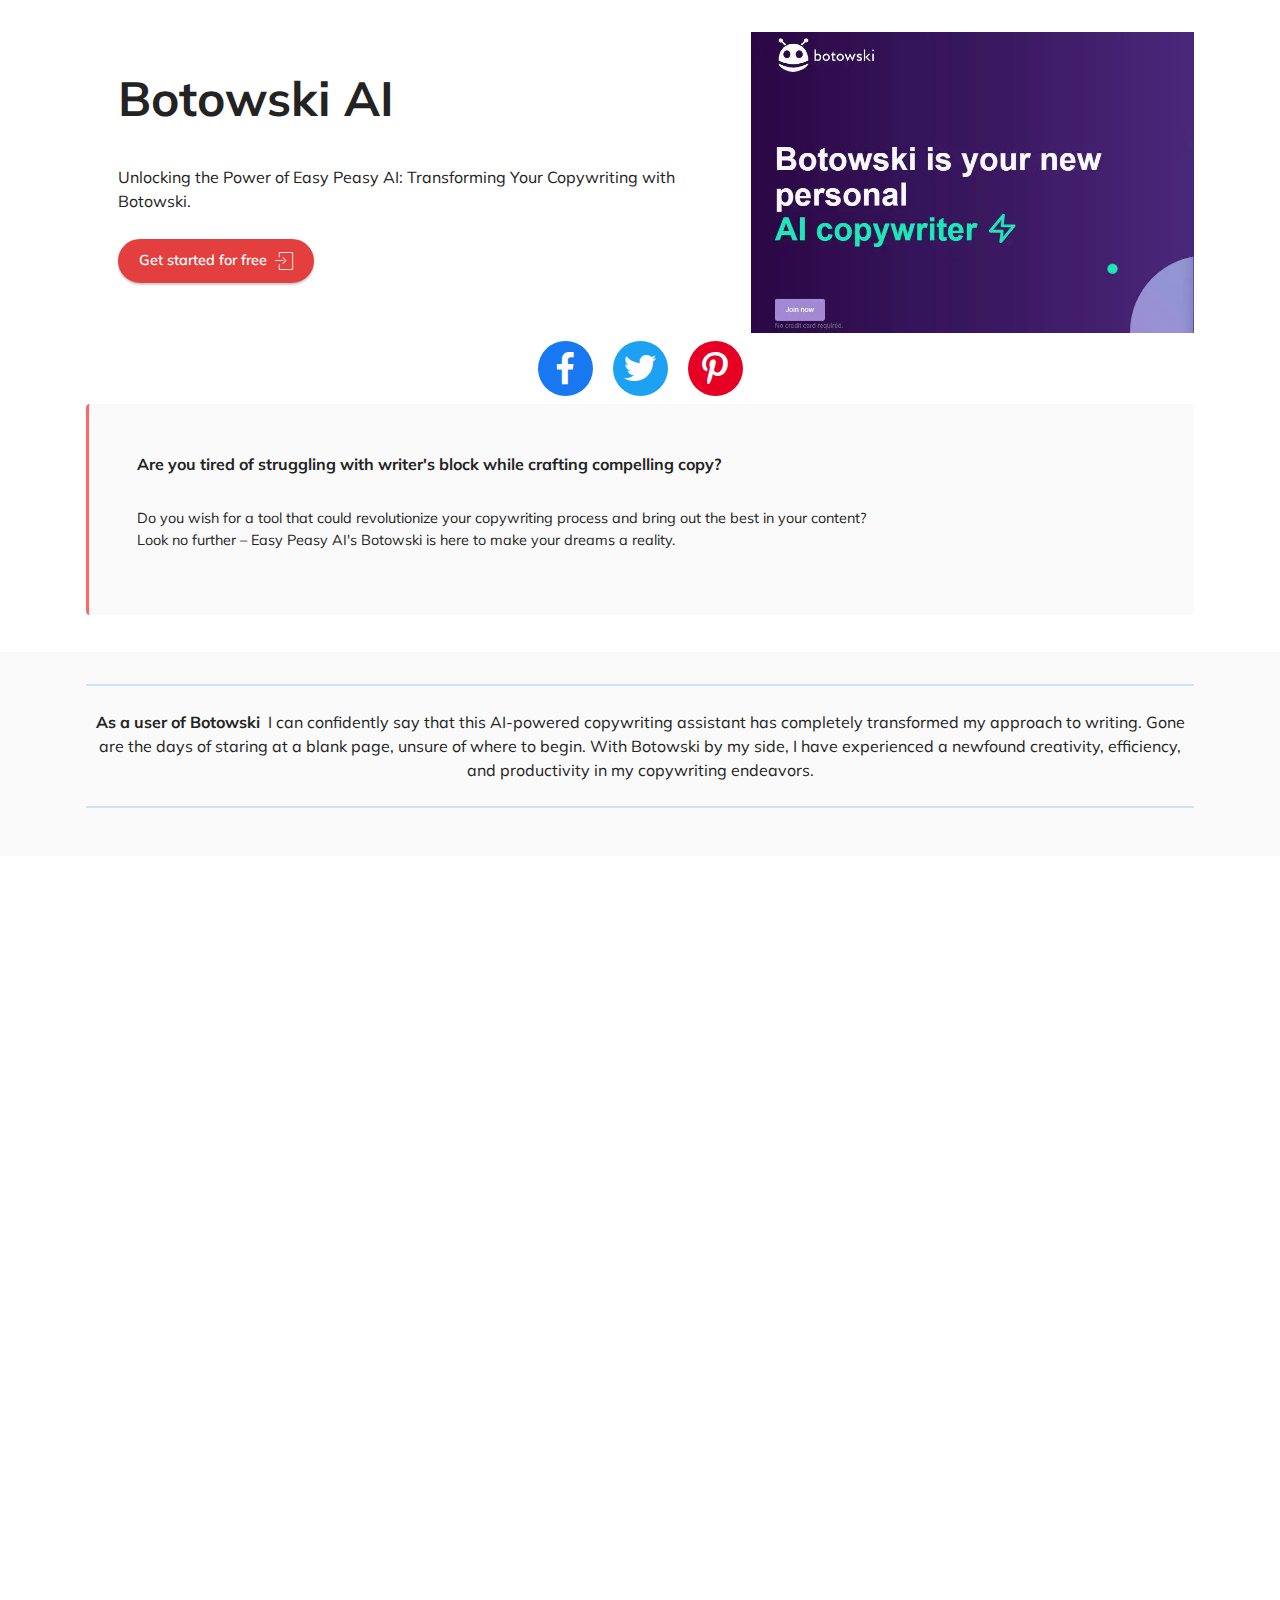
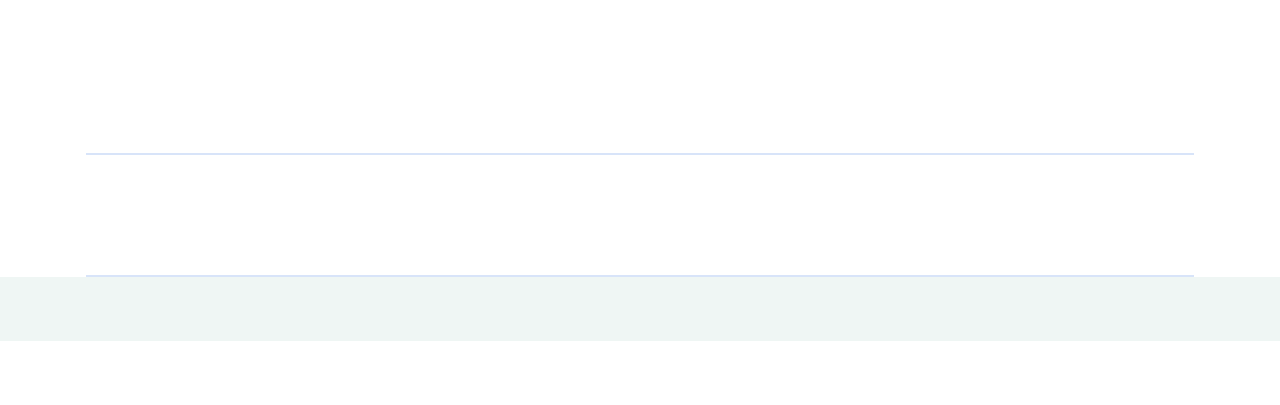
==== commit c29c9706: "new commit 10.10" ====
--- a/easypeasy.html
+++ b/easypeasy.html
@@ -11,9 +11,7 @@
   
   
   <title>Post</title>
-  <link rel="stylesheet" href="assets/web/assets/mobirise-icons2/mobirise2.css">
   <link rel="stylesheet" href="assets/web/assets/mobirise-icons/mobirise-icons.css">
-  <link rel="stylesheet" href="assets/web/assets/mobirise-icons-bold/mobirise-icons-bold.css">
   <link rel="stylesheet" href="assets/bootstrap/css/bootstrap.min.css">
   <link rel="stylesheet" href="assets/bootstrap/css/bootstrap-grid.min.css">
   <link rel="stylesheet" href="assets/bootstrap/css/bootstrap-reboot.min.css">
@@ -39,502 +37,14 @@
     <div class="container">
         <div class="row justify-content-center align-items-center">
             <div class="col-12 col-md-5 image-wrapper">
-                <img src="assets/images/screenshot-2023-06-17-043927-552x418.webp" alt="Mobirise Website Builder">
+                <img src="assets/images/screenshot-2023-07-05-101347-865x588.webp" alt="Mobirise Website Builder">
             </div>
             <div class="col-12 col-md">
                 <div class="text-wrapper">
-                    <h1 class="mbr-section-title mbr-fonts-style mb-3 display-1"><strong>Easy Peasy AI</strong></h1>
-                    <p class="mbr-text mbr-fonts-style display-5"><br>Easy-Peasy.AI is the AI Content Generator that helps you and your team break through creative blocks to create amazing, original content 10X faster.<br></p>
-                    <div class="mbr-section-btn mt-3"><a class="btn btn-secondary display-4" href="https://easy-peasy.ai/login#auth-sign-up"><span class="mbri-login mbr-iconfont mbr-iconfont-btn"></span>Get started for free</a> <a class="btn btn-success display-4" href="https://easy-peasy.ai/"><span class="mbri-paper-plane mbr-iconfont mbr-iconfont-btn"></span>Mores Plan</a></div>
+                    <h1 class="mbr-section-title mbr-fonts-style mb-3 display-1"><strong>Botowski AI</strong></h1>
+                    <p class="mbr-text mbr-fonts-style display-5"><br>Unlocking the Power of Easy Peasy AI: Transforming Your Copywriting with Botowski.<br></p>
+                    <div class="mbr-section-btn mt-3"><a class="btn btn-secondary display-4" href="https://www.botowski.com/" target="_blank"><span class="mbri-login mbr-iconfont mbr-iconfont-btn"></span>Get started for free</a></div>
                 </div>
-            </div>
-        </div>
-    </div>
-</section>
-
-<section data-bs-version="5.1" class="content6 cid-tHocDESMx7" id="content6-81">
-    
-    <div class="container">
-        <div class="row justify-content-center">
-            <div class="col-md-12 col-lg-10">
-                <hr class="line">
-                <p class="mbr-text align-center mbr-fonts-style my-4 display-5">1,000+ teams worldwide trust us at Easy-Peasy.AI, serving innovative companies.<br></p>
-                <hr class="line">
-            </div>
-        </div>
-    </div>
-</section>
-
-<section data-bs-version="5.1" class="content4 cid-sFzIdnt1ra" id="content4-1q">
-    
-    
-    <div class="container">
-        <div class="row justify-content-center">
-            <div class="title col-md-12 col-lg-4">
-                
-                
-                
-            </div>
-        </div>
-    </div>
-</section>
-
-<section data-bs-version="5.1" class="features16 cid-tHuLdeEIXk" id="features17-8h">
-    
-
-    
-    
-    <div class="container-fluid">
-        <div class="content-wrapper">
-            <div class="row align-items-center">
-                <div class="col-12 col-lg-7">
-                    <div class="image-wrapper">
-                        <img src="assets/images/presets3-1036x827.webp" alt="Easy Peasy AI Tool">
-                    </div>
-                </div>
-                <div class="col-12 col-lg">
-                    <div class="text-wrapper">
-                        <h6 class="card-title mbr-fonts-style display-2"><strong>Create amazing content 10X faster</strong></h6>
-                        <p class="mbr-text mbr-fonts-style mb-4 display-4">
-                            Easy-Peasy.AI is an AI Content tool that speeds up content creation. It assists with various writing tasks like blog posts, resumes, emails, and social media content. With 90+ templates, it saves time and enhances writing skills.</p>
-                        <div class="mbr-section-btn mt-3"><a class="btn btn-primary-outline display-4" href="https://mobiri.se"><span class="mbri-paper-plane mbr-iconfont mbr-iconfont-btn"></span>
-                                Learn more
-                            </a></div>
-                    </div>
-                </div>
-            </div>
-        </div>
-    </div>
-</section>
-
-<section data-bs-version="5.1" class="features15 cid-tHuDY4XWJA" id="features16-8f">
-
-    
-
-    
-    
-    <div class="container-fluid">
-        <div class="content-wrapper">
-            <div class="row align-items-center">
-                <div class="col-12 col-lg">
-                    <div class="text-wrapper">
-                        <h6 class="card-title mbr-fonts-style display-2"><strong>Use AI to create any art or image
-</strong><div><strong><br></strong></div></h6>
-                        <p class="mbr-text mbr-fonts-style mb-4 display-4">Create stunning art and images effortlessly with Easy-Peasy.AI. Our AI-powered tool enables you to generate unique, high-quality visuals in minutes. Say goodbye to time-consuming processes and hello to captivating artwork. Try Easy-Peasy.AI today and elevate your projects!&nbsp;<br></p>
-                        <div class="mbr-section-btn mt-3"><a class="btn btn-secondary-outline display-4" href="https://mobiri.se"><span class="mbri-paper-plane mbr-iconfont mbr-iconfont-btn"></span>Learn more</a></div>
-                    </div>
-                </div>
-                <div class="col-12 col-lg-6">
-                    <div class="image-wrapper">
-                        <img src="assets/images/ai-images-800x810.webp" alt="Easy Peasy AI Tool">
-                    </div>
-                </div>
-            </div>
-        </div>
-    </div>
-</section>
-
-<section data-bs-version="5.1" class="features16 cid-tHuDZBr6uk" id="features17-8g">
-    
-
-    
-    
-    <div class="container-fluid">
-        <div class="content-wrapper">
-            <div class="row align-items-center">
-                <div class="col-12 col-lg-6">
-                    <div class="image-wrapper">
-                        <img src="assets/images/chat-1256x856.webp" alt="Easy Peasy AI Tool">
-                    </div>
-                </div>
-                <div class="col-12 col-lg">
-                    <div class="text-wrapper">
-                        <h6 class="card-title mbr-fonts-style display-5"><strong>Let's chat, your AI buddy Marky is here to make things easy-peasy!</strong></h6>
-                        <p class="mbr-text mbr-fonts-style mb-4 display-4">
-                            Say hello to Marky, your AI buddy at Easy-Peasy.AI! With Marky by your side, communication becomes a breeze. Ask questions in plain language and receive prompt, informative responses. From impressive outputs to valuable insights, Marky is here to simplify your life. Experience the difference today and discover why Marky is the ultimate AI companion.</p>
-                        <div class="mbr-section-btn mt-3"><a class="btn btn-info-outline display-4" href="https://mobiri.se"><span class="mobi-mbri mobi-mbri-paper-plane mbr-iconfont mbr-iconfont-btn"></span>
-                                Learn more
-                            </a></div>
-                    </div>
-                </div>
-            </div>
-        </div>
-    </div>
-</section>
-
-<section data-bs-version="5.1" class="features15 cid-tHogCWE5sT" id="features16-89">
-
-    
-
-    
-    
-    <div class="container">
-        <div class="content-wrapper">
-            <div class="row align-items-center">
-                <div class="col-12 col-lg">
-                    <div class="text-wrapper">
-                        <h6 class="card-title mbr-fonts-style display-2"><div><strong>Harness the Power of AI for Effortless Audio Transcription
-</strong></div><div><strong><br></strong></div></h6>
-                        <p class="mbr-text mbr-fonts-style mb-4 display-4">Are you a busy podcaster seeking to streamline audio transcription? With AI-powered technology, you can swiftly and precisely transcribe your audio content. Additionally, generate episode titles, descriptions, and show notes effortlessly to boost your podcast promotion. Unleash the potential of AI and reclaim your time, energy, and effort!<br></p>
-                        <div class="mbr-section-btn mt-3"><a class="btn btn-secondary-outline display-4" href="https://mobiri.se"><span class="mbrib-paper-plane mbr-iconfont mbr-iconfont-btn"></span>Visit Page</a></div>
-                    </div>
-                </div>
-                <div class="col-12 col-lg-6">
-                    <div class="image-wrapper">
-                        <img src="assets/images/ai-transcription-956x882.webp" alt="Mobirise Website Builder">
-                    </div>
-                </div>
-            </div>
-        </div>
-    </div>
-</section>
-
-<section data-bs-version="5.1" class="features16 cid-tHogAUIyZd" id="features17-88">
-    
-
-    
-    
-    <div class="container">
-        <div class="content-wrapper">
-            <div class="row align-items-center">
-                <div class="col-12 col-lg-7">
-                    <div class="image-wrapper">
-                        <img src="assets/images/editor-1160x703.webp" alt="Mobirise Website Builder">
-                    </div>
-                </div>
-                <div class="col-12 col-lg">
-                    <div class="text-wrapper">
-                        <h6 class="card-title mbr-fonts-style display-5"><strong>Create long-form content with lightning speed using Easy-Peasy.AI!</strong></h6>
-                        <p class="mbr-text mbr-fonts-style mb-4 display-4">
-                            User-friendly interface enables you to effortlessly generate in-depth content. Whenever you need a boost, simply type "+++" or click the Generate button, and let AI provide the next brilliant idea. Try Easy-Peasy.AI now and see your writing productivity soar!</p>
-                        <div class="mbr-section-btn mt-3"><a class="btn btn-info-outline display-4" href="https://mobiri.se"><span class="mbrib-paper-plane mbr-iconfont mbr-iconfont-btn"></span>
-                                Get started for free
-                            </a></div>
-                    </div>
-                </div>
-            </div>
-        </div>
-    </div>
-</section>
-
-<section data-bs-version="5.1" class="features1 cid-tHocX0F5GB" id="features1-85">
-    
-
-    
-    
-    <div class="container">
-        <div class="row">
-            <div class="col-12">
-                <h3 class="mbr-section-title mbr-fonts-style align-center mb-0 display-2"><div><strong>Write better and faster with Easy-Peasy.AI!&nbsp;</strong></div></h3>
-                <h5 class="mbr-section-subtitle mbr-fonts-style align-center mb-0 mt-2 display-5"><div><strong>Enhance your copy and ignite new ideas using our 90+ proven templates. Supercharge your writing process today!</strong></div></h5>
-            </div>
-        </div>
-        <div class="row">
-            <div class="card col-12 col-md-6 col-lg-3">
-                <div class="card-wrapper">
-                    <div class="card-box align-center">
-                        <div class="iconfont-wrapper">
-                            <span class="mbr-iconfont mobi-mbri-cloud mobi-mbri" style="color: rgb(68, 121, 217); fill: rgb(68, 121, 217);"></span>
-                        </div>
-                        <h5 class="card-title mbr-fonts-style display-7"><strong>Dynamic Template</strong></h5>
-                        <p class="card-text mbr-fonts-style display-7">Generate any template from a single prompt.</p>
-                    </div>
-                </div>
-            </div>
-            <div class="card col-12 col-md-6 col-lg-3">
-                <div class="card-wrapper">
-                    <div class="card-box align-center">
-                        <div class="iconfont-wrapper">
-                            <span class="mbr-iconfont mobi-mbri-arrow-down mobi-mbri"></span>
-                        </div>
-                        <h5 class="card-title mbr-fonts-style display-7"><strong>Custom Generator</strong></h5>
-                        <p class="card-text mbr-fonts-style display-7">Generate custom text for any purpose.<br></p>
-                    </div>
-                </div>
-            </div>
-            <div class="card col-12 col-md-6 col-lg-3">
-                <div class="card-wrapper">
-                    <div class="card-box align-center">
-                        <div class="iconfont-wrapper">
-                            <span class="mbr-iconfont socicon-paypal socicon"></span>
-                        </div>
-                        <h5 class="card-title mbr-fonts-style display-7"><strong>Paragraph Writer</strong></h5>
-                        <p class="card-text mbr-fonts-style display-7">Generate paragraphs with the click of a button!</p>
-                    </div>
-                </div>
-            </div>
-            <div class="card col-12 col-md-6 col-lg-3">
-                <div class="card-wrapper">
-                    <div class="card-box align-center">
-                        <div class="iconfont-wrapper">
-                            <span class="mbr-iconfont socicon-logmein socicon"></span>
-                        </div>
-                        <h5 class="card-title mbr-fonts-style display-7"><strong>Instagram Post Caption</strong></h5>
-                        <p class="card-text mbr-fonts-style display-7">Generate a caption for an Instagram post</p>
-                    </div>
-                </div>
-            </div>
-        </div>
-    </div>
-</section>
-
-<section data-bs-version="5.1" class="features1 cid-tHoiVV7AqP" id="features1-8a">
-    
-
-    
-    
-    <div class="container">
-        <div class="row">
-            
-        </div>
-        <div class="row">
-            <div class="card col-12 col-md-6 col-lg-3">
-                <div class="card-wrapper">
-                    <div class="card-box align-center">
-                        <div class="iconfont-wrapper">
-                            <span class="mbr-iconfont mbri-link"></span>
-                        </div>
-                        <h5 class="card-title mbr-fonts-style display-7"><strong>LinkedIn Post Generator</strong></h5>
-                        <p class="card-text mbr-fonts-style display-7">Get more out of LinkedIn with the LinkedIn Post Generator!</p>
-                    </div>
-                </div>
-            </div>
-            <div class="card col-12 col-md-6 col-lg-3">
-                <div class="card-wrapper">
-                    <div class="card-box align-center">
-                        <div class="iconfont-wrapper">
-                            <span class="mbr-iconfont mobi-mbri-contact-form mobi-mbri"></span>
-                        </div>
-                        <h5 class="card-title mbr-fonts-style display-7"><strong>Instant Blog Post Generator</strong></h5>
-                        <p class="card-text mbr-fonts-style display-7">Generate complete blog posts on any topic in seconds!</p>
-                    </div>
-                </div>
-            </div>
-            <div class="card col-12 col-md-6 col-lg-3">
-                <div class="card-wrapper">
-                    <div class="card-box align-center">
-                        <div class="iconfont-wrapper">
-                            <span class="mbr-iconfont mobi-mbri-globe-2 mobi-mbri"></span>
-                        </div>
-                        <h5 class="card-title mbr-fonts-style display-7"><strong>Landing Page Copy</strong></h5>
-                        <p class="card-text mbr-fonts-style display-7">Generate a landing page copy in seconds</p>
-                    </div>
-                </div>
-            </div>
-            <div class="card col-12 col-md-6 col-lg-3">
-                <div class="card-wrapper">
-                    <div class="card-box align-center">
-                        <div class="iconfont-wrapper">
-                            <span class="mbr-iconfont mobi-mbri-more-horizontal mobi-mbri"></span>
-                        </div>
-                        <h5 class="card-title mbr-fonts-style display-7"><strong>Before-After-Bridge Framework</strong></h5>
-                        <p class="card-text mbr-fonts-style display-7">Before, After, Bridge. Generate marketing copy in seconds!</p>
-                    </div>
-                </div>
-            </div>
-        </div>
-    </div>
-</section>
-
-<section data-bs-version="5.1" class="info3 cid-tHojCvfTRF" id="info3-8d">
-
-    
-
-    
-    
-
-    <div class="container">
-        <div class="row justify-content-center">
-            <div class="card col-12 col-lg-10">
-                <div class="card-wrapper">
-                    <div class="card-box align-center">
-                        
-                        
-                        <div class="mbr-section-btn mt-3"><a class="btn btn-primary-outline display-4" href="https://mobiri.se"><span class="mbri-paper-plane mbr-iconfont mbr-iconfont-btn"></span>And Mores...</a></div>
-                    </div>
-                </div>
-            </div>
-        </div>
-    </div>
-</section>
-
-<section data-bs-version="5.1" class="content4 cid-tHok8pkZvl" id="content4-8e">
-    
-
-    
-    
-    <div class="container">
-        <div class="row justify-content-center">
-            <div class="title col-md-12 col-lg-10">
-                <h3 class="mbr-section-title mbr-fonts-style align-center mb-4 display-2"><strong>Pricing Plans</strong></h3>
-                <h4 class="mbr-section-subtitle align-center mbr-fonts-style mb-4 display-5">Limited-time Promotion. Include Monthly billing and yearly billing option. Below is Monthly billing.</h4>
-                <div class="mbr-section-btn align-center"><a class="btn btn-secondary display-4" href="https://mobiri.se"><span class="mbri-login mbr-iconfont mbr-iconfont-btn"></span>Pay annually, get 2 months free</a> <a class="btn btn-primary-outline display-4" href="https://mobiri.se"><span class="mbri-login mbr-iconfont mbr-iconfont-btn"></span>Show More for Yearly billing</a></div>
-            </div>
-        </div>
-    </div>
-</section>
-
-<section data-bs-version="5.1" class="pricing2 cid-sFzDdjoEIw" id="pricing2-1k">
-    
-
-    
-    <div class="container">
-        <div class="row justify-content-center">
-            <div class="col-12 col-md-6 align-center col-lg-3">
-                <div class="plan">
-                    <div class="plan-header">
-                        <h6 class="plan-title mbr-fonts-style mb-3 display-5">
-                            <strong>Free</strong></h6>
-                        <div class="plan-price">
-                            <p class="price mbr-fonts-style m-0 display-2"><strong>$0</strong></p>
-                            <p class="price-term mbr-fonts-style mb-3 display-7">Per month</p>
-                        </div>
-                    </div>
-                    <div class="plan-body">
-                        <div class="plan-list mb-4">
-                            <ul class="list-group mbr-fonts-style list-group-flush display-7">
-                                <li class="list-group-item"><span style="background-color: transparent; font-size: 0.9rem;"><strong>What's included
-</strong></span></li><li class="list-group-item"><span style="background-color: transparent; font-size: 0.9rem;">3,000 words/month
-</span></li><li class="list-group-item"><span style="background-color: transparent; font-size: 0.9rem;">80+ templates
-</span></li><li class="list-group-item"><span style="background-color: transparent; font-size: 0.9rem;">Content Summarizer
-</span></li><li class="list-group-item"><span style="background-color: transparent; font-size: 0.9rem;">No credit card required</span></li>
-                            </ul>
-                        </div>
-                        <div class="mbr-section-btn text-center"><a href="https://mobiri.se" class="btn btn-primary-outline display-4"><span class="mbri-paper-plane mbr-iconfont mbr-iconfont-btn"></span>Get started</a></div>
-                    </div>
-                </div>
-            </div>
-            <div class="col-12 col-md-6 align-center col-lg-3">
-                <div class="plan">
-                    <div class="plan-header">
-                        <h6 class="plan-title mbr-fonts-style mb-3 display-5">
-                            <strong>Basic</strong></h6>
-                        <div class="plan-price">
-                            <p class="price mbr-fonts-style m-0 display-2"><strong>$5.99</strong></p>
-                            <p class="price-term mbr-fonts-style mb-3 display-7">Per month</p>
-                        </div>
-                    </div>
-                    <div class="plan-body">
-                        <div class="plan-list mb-4">
-                            <ul class="list-group mbr-fonts-style list-group-flush display-7">
-                                <li class="list-group-item"><strong>What's included
-</strong></li><li class="list-group-item">10,000 words/month
-</li><li class="list-group-item">GPT-4-powered Chat
-</li><li class="list-group-item">90+ templates
-</li><li class="list-group-item">35+ languages
-</li><li class="list-group-item">25 AI images/month
-</li><li class="list-group-item">Content Summarizer
-</li><li class="list-group-item">Instant Blog Post Generator
-</li><li class="list-group-item">Blog Post Workflow
-</li><li class="list-group-item">Custom Generator
-</li><li class="list-group-item">Basic Audio Transcription</li>
-                            </ul>
-                        </div>
-                        <div class="mbr-section-btn text-center"><a href="https://mobiri.se" class="btn btn-primary-outline display-4"><span class="mbri-paper-plane mbr-iconfont mbr-iconfont-btn"></span>Get started</a></div>
-                    </div>
-                </div>
-            </div>
-            <div class="col-12 col-md-6 align-center col-lg-3">
-                <div class="plan">
-                    <div class="plan-header">
-                        <h6 class="plan-title mbr-fonts-style mb-3 display-5">
-                            <strong>Starter</strong></h6>
-                        <div class="plan-price">
-                            <p class="price mbr-fonts-style m-0 display-2"><strong>$9.99</strong></p>
-                            <p class="price-term mbr-fonts-style mb-3 display-7">Per month</p>
-                        </div>
-                    </div>
-                    <div class="plan-body">
-                        <div class="plan-list mb-4">
-                            <ul class="list-group mbr-fonts-style list-group-flush display-7">
-                                <li class="list-group-item"><strong>What's included
-</strong></li><li class="list-group-item">25,000 words/month
-</li><li class="list-group-item">GPT-4-powered Chat
-</li><li class="list-group-item">100+ templates
-</li><li class="list-group-item">35+ languages
-</li><li class="list-group-item">50 AI images/month
-</li><li class="list-group-item">Content Summarizer
-</li><li class="list-group-item">Long-form editor
-</li><li class="list-group-item">Instant Blog Post Generator
-</li><li class="list-group-item">Blog Post Workflow
-</li><li class="list-group-item">Custom Generator
-</li><li class="list-group-item">Basic Audio Transcription</li>
-                            </ul>
-                        </div>
-                        <div class="mbr-section-btn text-center"><a href="https://mobiri.se" class="btn btn-primary-outline display-4"><span class="mbri-paper-plane mbr-iconfont mbr-iconfont-btn"></span>Get started</a></div>
-                    </div>
-                </div>
-            </div>
-            <div class="col-12 col-md-6 align-center col-lg-3">
-                <div class="plan">
-                    <div class="plan-header">
-                        <h6 class="plan-title mbr-fonts-style mb-3 display-5">
-                            <strong>Unlimitd</strong></h6>
-                        <div class="plan-price">
-                            <p class="price mbr-fonts-style m-0 display-2"><strong>$28</strong></p>
-                            <p class="price-term mbr-fonts-style mb-3 display-7">Per month</p>
-                        </div>
-                    </div>
-                    <div class="plan-body">
-                        <div class="plan-list mb-4">
-                            <ul class="list-group mbr-fonts-style list-group-flush display-7">
-                                <li class="list-group-item"><strong>What's included
-</strong></li><li class="list-group-item">Unlimited words/month
-</li><li class="list-group-item">100,000 GPT-4 words/month in Chat
-</li><li class="list-group-item">Unlimited Audio Transcription
-</li><li class="list-group-item">100+ templates
-</li><li class="list-group-item">35+ languages
-</li><li class="list-group-item">250 AI images/month
-</li><li class="list-group-item">Content Summarizer
-</li><li class="list-group-item">Long-form editor
-</li><li class="list-group-item">Instant Blog Post Generator
-</li><li class="list-group-item">Blog Post Workflow
-</li><li class="list-group-item">Custom Generator
-</li><li class="list-group-item">Enhanced Audio Transcription
-</li><li class="list-group-item">API Access
-</li><li class="list-group-item">Access to newest features
-</li><li class="list-group-item">Priority support</li>
-                            </ul>
-                        </div>
-                        <div class="mbr-section-btn text-center"><a href="https://mobiri.se" class="btn btn-primary-outline display-4"><span class="mbri-paper-plane mbr-iconfont mbr-iconfont-btn"></span>Get started</a></div>
-                    </div>
-                </div>
-            </div>
-        </div>
-    </div>
-</section>
-
-<section data-bs-version="5.1" class="info3 cid-tHodMu4sdK" id="info3-87">
-
-    
-
-    
-    
-
-    <div class="container">
-        <div class="row justify-content-center">
-            <div class="card col-12 col-lg-10">
-                <div class="card-wrapper">
-                    <div class="card-box align-center">
-                        <h4 class="card-title mbr-fonts-style align-center mb-4 display-1"><strong>Write 10x faster</strong></h4>
-                        <p class="mbr-text mbr-fonts-style mb-4 display-7">
-                            Easy-Peasy.AI can help make writing easier whether you're writing a social media caption, a blog post, or an email.</p>
-                        <div class="mbr-section-btn mt-3"><a class="btn btn-secondary display-4" href="https://mobiri.se"><span class="mbri-login mbr-iconfont mbr-iconfont-btn"></span>Get started for free</a></div>
-                    </div>
-                </div>
-            </div>
-        </div>
-    </div>
-</section>
-
-<section data-bs-version="5.1" class="content6 cid-tHljcoaGkw" id="content6-7p">
-    
-    <div class="container">
-        <div class="row justify-content-center">
-            <div class="col-md-12 col-lg-10">
-                <hr class="line">
-                <p class="mbr-text align-center mbr-fonts-style my-4 display-5">“I found Easy-Peasy.AI to be an excellent AI copywriting tool. I would highly recommend this tool to anyone who wants to improve their writing skills or stuck for business ideas.” - Sophia Goh, Marketing Director</p>
-                <hr class="line">
             </div>
         </div>
     </div>
@@ -559,24 +69,184 @@
                         <span class="btn btn-social twitter socicon-bg-twitter m-2">
                             <i class="socicon socicon-twitter"></i>
                         </span>
-                        <span class="btn btn-social vkontakte socicon-bg-vkontakte m-2">
-                            <i class="socicon socicon-vkontakte"></i>
-                        </span>
-                        <span class="btn btn-social odnoklassniki socicon-bg-odnoklassniki m-2">
-                            <i class="socicon socicon-odnoklassniki"></i>
-                        </span>
+                        
+                        
                         <span class="btn btn-social pinterest socicon-bg-pinterest m-2">
                             <i class="socicon socicon-pinterest"></i>
                         </span>
-                        <span class="btn btn-social mailru socicon-bg-mail m-2">
-                            <i class="socicon socicon-mail"></i>
-                        </span>
+                        
                     </div>
                 </div>
             </div>
         </div>
     </div>
-</section><section class="display-7" style="padding: 0;align-items: center;justify-content: center;flex-wrap: wrap;    align-content: center;display: flex;position: relative;height: 4rem;"><a href="https://mobiri.se/2991705" style="flex: 1 1;height: 4rem;position: absolute;width: 100%;z-index: 1;"><img alt="" style="height: 4rem;" src="[data-uri]"></a><p style="margin: 0;text-align: center;" class="display-7">Built with &#8204;</p><a style="z-index:1" href="https://mobirise.com/offline-website-builder.html">Offline Website Software</a></section><script src="assets/bootstrap/js/bootstrap.bundle.min.js"></script>  <script src="assets/smoothscroll/smooth-scroll.js"></script>  <script src="assets/ytplayer/index.js"></script>  <script src="assets/sociallikes/social-likes.js"></script>  <script src="assets/theme/js/script.js"></script>  
+</section>
+
+<section data-bs-version="5.1" class="content7 cid-tJ3ASsMAhd" id="content7-98">
+    
+    <div class="container">
+        <div class="row justify-content-center">
+            <div class="col-12 col-md-12">
+                <blockquote>
+                <h5 class="mbr-section-title mbr-fonts-style mb-2 display-5"><strong>Are you tired of struggling with writer's block while crafting compelling copy?
+</strong><div><strong><br></strong></div></h5>
+                <p class="mbr-text mbr-fonts-style display-7">Do you wish for a tool that could revolutionize your copywriting process and bring out the best in your content?
+<br>Look no further – Easy Peasy AI's Botowski is here to make your dreams a reality.</p></blockquote>
+            </div>
+        </div>
+    </div>
+</section>
+
+<section data-bs-version="5.1" class="content6 cid-tHocDESMx7" id="content6-81">
+    
+    <div class="container">
+        <div class="row justify-content-center">
+            <div class="col-md-12 col-lg-12">
+                <hr class="line">
+                <p class="mbr-text align-center mbr-fonts-style my-4 display-5"><strong>As a user of Botowski</strong>&nbsp; I can confidently say that this AI-powered copywriting assistant has completely transformed my approach to writing. Gone are the days of staring at a blank page, unsure of where to begin. With Botowski by my side, I have experienced a newfound creativity, efficiency, and productivity in my copywriting endeavors.<br></p>
+                <hr class="line">
+            </div>
+        </div>
+    </div>
+</section>
+
+<section data-bs-version="5.1" class="content4 cid-sFzIdnt1ra" id="content4-1q">
+    
+    
+    <div class="container">
+        <div class="row justify-content-center">
+            <div class="title col-md-12 col-lg-4">
+                
+                
+                
+            </div>
+        </div>
+    </div>
+</section>
+
+<section data-bs-version="5.1" class="content4 cid-tJ3Bjniowg" id="content4-99">
+    
+
+    
+    
+    <div class="container">
+        <div class="row justify-content-center">
+            <div class="title col-md-12 col-lg-12">
+                <h3 class="mbr-section-title mbr-fonts-style align-center mb-4 display-5"><strong>One of the standout features of Botowski is its ability to generate original articles.</strong></h3>
+                <h4 class="mbr-section-subtitle align-center mbr-fonts-style mb-4 display-7">&nbsp;Whether I need content for my blog, website, or marketing materials, Botowski effortlessly produces engaging and unique articles tailored to my industry and target audience. Gone are the days of spending hours researching and piecing together information – Botowski does all the heavy lifting, leaving me with more time to focus on other important aspects of my business.</h4>
+                
+            </div>
+        </div>
+    </div>
+</section>
+
+<section data-bs-version="5.1" class="content5 cid-tJ6rHrIxkI" id="content5-9f">
+    
+    <div class="container">
+        <div class="row justify-content-center">
+            <div class="col-md-12 col-lg-12">
+                
+                <h4 class="mbr-section-subtitle mbr-fonts-style mb-4 display-5"><strong>Creating captivating product descriptions is another area where Botowski truly shines.&nbsp;</strong></h4>
+                <p class="mbr-text mbr-fonts-style display-7">It knows just the right words and phrases to use to highlight the benefits and unique selling points of my products. The descriptions it generates are not only persuasive but also have an authentic touch that resonates with my customers. It's like having a seasoned copywriter right beside me, providing valuable insights and crafting compelling product narratives.<br></p>
+            </div>
+        </div>
+    </div>
+</section>
+
+<section data-bs-version="5.1" class="content5 cid-tJ6rJhSJQx" id="content5-9k">
+    
+    <div class="container">
+        <div class="row justify-content-center">
+            <div class="col-md-12 col-lg-12">
+                
+                <h4 class="mbr-section-subtitle mbr-fonts-style mb-4 display-5"><strong>But Botowski's capabilities don't stop there.</strong></h4>
+                <p class="mbr-text mbr-fonts-style display-7">&nbsp;It's a versatile tool that can assist with a multitude of copywriting tasks. Whether I need help outlining a blog post, generating click-worthy headlines, refining my email drafts, finding captivating video hooks, or even creating social media posts and images, Botowski has got me covered. It's like having a talented team of copywriters at my fingertips, available 24/7.<br></p>
+            </div>
+        </div>
+    </div>
+</section>
+
+<section data-bs-version="5.1" class="content5 cid-tJ6rJMBDax" id="content5-9m">
+    
+    <div class="container">
+        <div class="row justify-content-center">
+            <div class="col-md-12 col-lg-12">
+                
+                
+                <p class="mbr-text mbr-fonts-style display-7"><strong>One aspect of Botowski that has truly impressed me is its ability to paraphrase text effectively. </strong>Sometimes I find myself stuck with a piece of content that needs a fresh perspective, and Botowski comes to the rescue. With a few clicks, it can rephrase sentences and paragraphs, providing alternative ways to convey my message while maintaining clarity and coherence. This feature alone has saved me countless hours of reworking and editing.<br></p>
+            </div>
+        </div>
+    </div>
+</section>
+
+<section data-bs-version="5.1" class="content5 cid-tJ6rJxaUlp" id="content5-9l">
+    
+    <div class="container">
+        <div class="row justify-content-center">
+            <div class="col-md-12 col-lg-12">
+                
+                <h4 class="mbr-section-subtitle mbr-fonts-style mb-4 display-5"><strong>What sets Botowski apart from other copywriting tools is its user-friendly interface.&nbsp;</strong></h4>
+                <p class="mbr-text mbr-fonts-style display-7">As someone with no programming background, I was initially skeptical about using an AI-powered platform. However, Botowski's intuitive design and user-friendly interface made me feel at ease from the very beginning. The learning curve was minimal, and within minutes, I was exploring its vast array of features, harnessing its full potential.<br></p>
+            </div>
+        </div>
+    </div>
+</section>
+
+<section data-bs-version="5.1" class="content5 cid-tJ6rJ0OqAr" id="content5-9j">
+    
+    <div class="container">
+        <div class="row justify-content-center">
+            <div class="col-md-12 col-lg-12">
+                
+                <h4 class="mbr-section-subtitle mbr-fonts-style mb-4 display-5"><strong>And the best part?</strong></h4>
+                <p class="mbr-text mbr-fonts-style display-7">
+                    Easy Peasy AI offers a free trial of Botowski without any credit card requirement. You can experience the power of this tool firsthand before making any commitments. Trust me, once you've experienced the transformative capabilities of Botowski, you won't want to go back to your old copywriting ways.</p>
+            </div>
+        </div>
+    </div>
+</section>
+
+<section data-bs-version="5.1" class="content5 cid-tJ6rIHrJgH" id="content5-9i">
+    
+    <div class="container">
+        <div class="row justify-content-center">
+            <div class="col-md-12 col-lg-12">
+                
+                <h4 class="mbr-section-subtitle mbr-fonts-style mb-4 display-5"><strong>Botowski from Easy Peasy AI is a game-changer for copywriters and content creators alike.</strong></h4>
+                <p class="mbr-text mbr-fonts-style display-7">&nbsp;It has revolutionized my writing process, unleashing my creativity, and saving me valuable time. With its ability to generate original articles, craft captivating product descriptions, provide assistance with various copywriting tasks, offer reliable paraphrasing, and boast a user-friendly interface, Botowski is the ultimate copywriting assistant you've been waiting for.&nbsp;<br></p>
+            </div>
+        </div>
+    </div>
+</section>
+
+<section data-bs-version="5.1" class="content6 cid-tJ6to8vSro" id="content6-9n">
+    
+    <div class="container">
+        <div class="row justify-content-center">
+            <div class="col-md-12 col-lg-12">
+                <hr class="line">
+                <p class="mbr-text align-center mbr-fonts-style my-4 display-5">Don't let writer's block hold you back any longer. Unlock the power of Easy Peasy AI's Botowski and take your copywriting to new heights. Your words have the potential to captivate, persuade, and drive action – let Botowski be your secret weapon in achieving these goals. <br><strong>Try it today and experience the transformation for yourself.&nbsp;</strong></p>
+                <hr class="line">
+            </div>
+        </div>
+    </div>
+</section>
+
+<section data-bs-version="5.1" class="info1 cid-tJ3yQVFrhn" id="info1-96">
+    
+
+    
+    
+    <div class="align-center container">
+        <div class="row justify-content-center">
+            <div class="col-12 col-lg-8">
+                
+                
+                <div class="mbr-section-btn"><a class="btn btn-secondary display-4" href="https://www.botowski.com/" target="_blank"><span class="mbri-login mbr-iconfont mbr-iconfont-btn"></span>Sign Up Now</a></div>
+            </div>
+        </div>
+    </div>
+</section><section class="display-7" style="padding: 0;align-items: center;justify-content: center;flex-wrap: wrap;    align-content: center;display: flex;position: relative;height: 4rem;"><a href="https://mobiri.se/2991705" style="flex: 1 1;height: 4rem;position: absolute;width: 100%;z-index: 1;"><img alt="" style="height: 4rem;" src="[data-uri]"></a><p style="margin: 0;text-align: center;" class="display-7">&#8204;</p><a style="z-index:1" href="https://mobirise.com/offline-website-builder.html">Offline Website Builder</a></section><script src="assets/bootstrap/js/bootstrap.bundle.min.js"></script>  <script src="assets/smoothscroll/smooth-scroll.js"></script>  <script src="assets/ytplayer/index.js"></script>  <script src="assets/sociallikes/social-likes.js"></script>  <script src="assets/theme/js/script.js"></script>  
   
   
  <div id="scrollToTop" class="scrollToTop mbr-arrow-up"><a style="text-align: center;"><i class="mbr-arrow-up-icon mbr-arrow-up-icon-cm cm-icon cm-icon-smallarrow-up"></i></a></div>
--- a/assets/mobirise/css/mbr-additional.css
+++ b/assets/mobirise/css/mbr-additional.css
@@ -702,26 +702,55 @@
 a {
   transition: color 0.6s;
 }
-.cid-tBtfS09I88 {
-  padding-top: 5rem;
-  padding-bottom: 5rem;
+.cid-tYwrLedMAJ {
+  padding-top: 6rem;
+  padding-bottom: 6rem;
   background-color: #ffffff;
 }
-.cid-tBtfS09I88 .mbr-overlay {
-  background-color: #ffffff;
-  opacity: 0.4;
+.cid-tYwrLedMAJ img,
+.cid-tYwrLedMAJ .item-img {
+  width: 100%;
+}
+.cid-tYwrLedMAJ .item:focus,
+.cid-tYwrLedMAJ span:focus {
+  outline: none;
+}
+.cid-tYwrLedMAJ .item {
+  cursor: pointer;
+  margin-bottom: 2rem;
+  position: relative;
+}
+.cid-tYwrLedMAJ .row {
+  margin-left: 0;
+  margin-right: 0;
+}
+.cid-tYwrLedMAJ .item {
+  padding: 0;
+  margin: 0;
+}
+.cid-tYwrLedMAJ .item-wrapper {
+  position: unset;
+  border-radius: 4px;
+  background: #fafafa;
+  height: 100%;
+  display: flex;
+  flex-flow: column nowrap;
 }
 @media (min-width: 992px) {
-  .cid-tBtfS09I88 form {
-    width: 50%;
-  }
-}
-.cid-tBtfS09I88 form .mbr-section-btn {
-  text-align: center;
-  width: 100%;
-}
-.cid-tBtfS09I88 form .mbr-section-btn .btn {
-  width: 100%;
+  .cid-tYwrLedMAJ .item-wrapper .item-content {
+    padding: 2rem;
+  }
+}
+@media (max-width: 991px) {
+  .cid-tYwrLedMAJ .item-wrapper .item-content {
+    padding: 1rem;
+  }
+}
+.cid-tYwrLedMAJ .mbr-section-btn {
+  margin-top: auto !important;
+}
+.cid-tYwrLedMAJ .mbr-section-title {
+  color: #232323;
 }
 .cid-sFGzlAXw3z .navbar-dropdown {
   position: relative !important;
@@ -4799,380 +4828,6 @@
 .cid-sFzIA7KGYz .mbr-section-title {
   color: #232323;
 }
-.cid-tFFsSr1yjU {
-  z-index: 1000;
-  width: 100%;
-  position: relative;
-  min-height: 60px;
-}
-.cid-tFFsSr1yjU nav.navbar {
-  position: fixed;
-}
-.cid-tFFsSr1yjU .dropdown-item:before {
-  font-family: Moririse2 !important;
-  content: "\e966";
-  display: inline-block;
-  width: 0;
-  position: absolute;
-  left: 1rem;
-  top: 0.5rem;
-  margin-right: 0.5rem;
-  line-height: 1;
-  font-size: inherit;
-  vertical-align: middle;
-  text-align: center;
-  overflow: hidden;
-  transform: scale(0, 1);
-  transition: all 0.25s ease-in-out;
-}
-.cid-tFFsSr1yjU .dropdown-menu {
-  padding: 0;
-  border-radius: 4px;
-  box-shadow: 0 1px 3px 0 rgba(0, 0, 0, 0.1);
-}
-.cid-tFFsSr1yjU .dropdown-item {
-  border-bottom: 1px solid #e6e6e6;
-}
-.cid-tFFsSr1yjU .dropdown-item:hover,
-.cid-tFFsSr1yjU .dropdown-item:focus {
-  background: #6592e6 !important;
-  color: white !important;
-}
-.cid-tFFsSr1yjU .dropdown-item:hover span {
-  color: white;
-}
-.cid-tFFsSr1yjU .dropdown-item:first-child {
-  border-top-left-radius: 4px;
-  border-top-right-radius: 4px;
-}
-.cid-tFFsSr1yjU .dropdown-item:last-child {
-  border-bottom: none;
-  border-bottom-left-radius: 4px;
-  border-bottom-right-radius: 4px;
-}
-.cid-tFFsSr1yjU .nav-dropdown .link {
-  padding: 0 0.3em !important;
-  margin: 0.667em 1em !important;
-}
-.cid-tFFsSr1yjU .nav-dropdown .link.dropdown-toggle::after {
-  margin-left: 0.5rem;
-  margin-top: 0.2rem;
-}
-.cid-tFFsSr1yjU .nav-link {
-  position: relative;
-}
-.cid-tFFsSr1yjU .container {
-  display: flex;
-  margin: auto;
-  flex-wrap: nowrap;
-}
-@media (max-width: 991px) {
-  .cid-tFFsSr1yjU .container {
-    flex-wrap: wrap;
-  }
-}
-.cid-tFFsSr1yjU .container-fluid {
-  flex-wrap: nowrap;
-}
-@media (max-width: 991px) {
-  .cid-tFFsSr1yjU .container-fluid {
-    flex-wrap: wrap;
-  }
-}
-.cid-tFFsSr1yjU .iconfont-wrapper {
-  color: #000000 !important;
-  font-size: 1.5rem;
-  padding-right: 0.5rem;
-}
-.cid-tFFsSr1yjU .dropdown-menu,
-.cid-tFFsSr1yjU .navbar.opened {
-  background: #ffffff !important;
-}
-.cid-tFFsSr1yjU .nav-item:focus,
-.cid-tFFsSr1yjU .nav-link:focus {
-  outline: none;
-}
-.cid-tFFsSr1yjU .dropdown .dropdown-menu .dropdown-item {
-  width: auto;
-  transition: all 0.25s ease-in-out;
-}
-.cid-tFFsSr1yjU .dropdown .dropdown-menu .dropdown-item::after {
-  right: 0.5rem;
-}
-.cid-tFFsSr1yjU .dropdown .dropdown-menu .dropdown-item .mbr-iconfont {
-  margin-right: 0.5rem;
-  vertical-align: sub;
-}
-.cid-tFFsSr1yjU .dropdown .dropdown-menu .dropdown-item .mbr-iconfont:before {
-  display: inline-block;
-  transform: scale(1, 1);
-  transition: all 0.25s ease-in-out;
-}
-.cid-tFFsSr1yjU .collapsed .dropdown-menu .dropdown-item:before {
-  display: none;
-}
-.cid-tFFsSr1yjU .collapsed .dropdown .dropdown-menu .dropdown-item {
-  padding: 0.235em 1.5em 0.235em 1.5em !important;
-  transition: none;
-  margin: 0 !important;
-}
-.cid-tFFsSr1yjU .navbar {
-  min-height: 70px;
-  transition: all 0.3s;
-  border-bottom: 1px solid transparent;
-  box-shadow: 0 1px 3px 0 rgba(0, 0, 0, 0.1);
-  background: #ffffff;
-}
-.cid-tFFsSr1yjU .navbar.opened {
-  transition: all 0.3s;
-}
-.cid-tFFsSr1yjU .navbar .dropdown-item {
-  padding: 0.5rem 1.8rem;
-}
-.cid-tFFsSr1yjU .navbar .navbar-logo img {
-  width: auto;
-}
-.cid-tFFsSr1yjU .navbar .navbar-collapse {
-  justify-content: flex-end;
-  z-index: 1;
-}
-.cid-tFFsSr1yjU .navbar.collapsed {
-  justify-content: center;
-}
-.cid-tFFsSr1yjU .navbar.collapsed .nav-item .nav-link::before {
-  display: none;
-}
-.cid-tFFsSr1yjU .navbar.collapsed.opened .dropdown-menu {
-  top: 0;
-}
-@media (min-width: 992px) {
-  .cid-tFFsSr1yjU .navbar.collapsed.opened:not(.navbar-short) .navbar-collapse {
-    max-height: calc(98.5vh - 3rem);
-  }
-}
-.cid-tFFsSr1yjU .navbar.collapsed .dropdown-menu .dropdown-submenu {
-  left: 0 !important;
-}
-.cid-tFFsSr1yjU .navbar.collapsed .dropdown-menu .dropdown-item:after {
-  right: auto;
-}
-.cid-tFFsSr1yjU .navbar.collapsed .dropdown-menu .dropdown-toggle[data-toggle="dropdown-submenu"]:after {
-  margin-left: 0.5rem;
-  margin-top: 0.2rem;
-  border-top: 0.35em solid;
-  border-right: 0.35em solid transparent;
-  border-left: 0.35em solid transparent;
-  border-bottom: 0;
-  top: 41%;
-}
-.cid-tFFsSr1yjU .navbar.collapsed ul.navbar-nav li {
-  margin: auto;
-}
-.cid-tFFsSr1yjU .navbar.collapsed .dropdown-menu .dropdown-item {
-  padding: 0.25rem 1.5rem;
-  text-align: center;
-}
-.cid-tFFsSr1yjU .navbar.collapsed .icons-menu {
-  padding-left: 0;
-  padding-right: 0;
-  padding-top: 0.5rem;
-  padding-bottom: 0.5rem;
-}
-@media (max-width: 991px) {
-  .cid-tFFsSr1yjU .navbar .nav-item .nav-link::before {
-    display: none;
-  }
-  .cid-tFFsSr1yjU .navbar.opened .dropdown-menu {
-    top: 0;
-  }
-  .cid-tFFsSr1yjU .navbar .dropdown-menu .dropdown-submenu {
-    left: 0 !important;
-  }
-  .cid-tFFsSr1yjU .navbar .dropdown-menu .dropdown-item:after {
-    right: auto;
-  }
-  .cid-tFFsSr1yjU .navbar .dropdown-menu .dropdown-toggle[data-toggle="dropdown-submenu"]:after {
-    margin-left: 0.5rem;
-    margin-top: 0.2rem;
-    border-top: 0.35em solid;
-    border-right: 0.35em solid transparent;
-    border-left: 0.35em solid transparent;
-    border-bottom: 0;
-    top: 40%;
-  }
-  .cid-tFFsSr1yjU .navbar .navbar-logo img {
-    height: 3rem !important;
-  }
-  .cid-tFFsSr1yjU .navbar ul.navbar-nav li {
-    margin: auto;
-  }
-  .cid-tFFsSr1yjU .navbar .dropdown-menu .dropdown-item {
-    padding: 0.25rem 1.5rem !important;
-    text-align: center;
-  }
-  .cid-tFFsSr1yjU .navbar .navbar-brand {
-    flex-shrink: initial;
-    flex-basis: auto;
-    word-break: break-word;
-    padding-right: 2rem;
-  }
-  .cid-tFFsSr1yjU .navbar .navbar-toggler {
-    flex-basis: auto;
-  }
-  .cid-tFFsSr1yjU .navbar .icons-menu {
-    padding-left: 0;
-    padding-top: 0.5rem;
-    padding-bottom: 0.5rem;
-  }
-}
-@media (max-width: 991px) and (max-width: 767px) {
-  .cid-tFFsSr1yjU .navbar .navbar-brand {
-    width: calc(100% - 31px);
-  }
-}
-.cid-tFFsSr1yjU .navbar.navbar-short {
-  min-height: 60px;
-}
-.cid-tFFsSr1yjU .navbar.navbar-short .navbar-logo img {
-  height: 2.5rem !important;
-}
-.cid-tFFsSr1yjU .navbar.navbar-short .navbar-brand {
-  min-height: 60px;
-  padding: 0;
-}
-.cid-tFFsSr1yjU .navbar-brand {
-  min-height: 70px;
-  flex-shrink: 0;
-  align-items: center;
-  margin-right: 0;
-  padding: 10px 0;
-  transition: all 0.3s;
-  word-break: break-word;
-  z-index: 1;
-}
-.cid-tFFsSr1yjU .navbar-brand .navbar-caption {
-  line-height: inherit !important;
-}
-.cid-tFFsSr1yjU .navbar-brand .navbar-logo a {
-  outline: none;
-}
-.cid-tFFsSr1yjU .dropdown-item.active,
-.cid-tFFsSr1yjU .dropdown-item:active {
-  background-color: transparent;
-}
-.cid-tFFsSr1yjU .navbar-expand-lg .navbar-nav .nav-link {
-  padding: 0;
-}
-.cid-tFFsSr1yjU .nav-dropdown .link.dropdown-toggle {
-  margin-right: 1.667em;
-}
-.cid-tFFsSr1yjU .nav-dropdown .link.dropdown-toggle[aria-expanded="true"] {
-  margin-right: 0;
-  padding: 0.667em 1.667em;
-}
-.cid-tFFsSr1yjU .navbar.navbar-expand-lg .dropdown .dropdown-menu {
-  background: #ffffff;
-}
-.cid-tFFsSr1yjU .navbar.navbar-expand-lg .dropdown .dropdown-menu .dropdown-submenu {
-  margin: 0;
-  left: 100%;
-}
-.cid-tFFsSr1yjU .navbar .dropdown.open > .dropdown-menu {
-  display: block;
-}
-.cid-tFFsSr1yjU ul.navbar-nav {
-  flex-wrap: wrap;
-}
-.cid-tFFsSr1yjU .navbar-buttons {
-  text-align: center;
-  min-width: 170px;
-}
-.cid-tFFsSr1yjU button.navbar-toggler {
-  outline: none;
-  width: 31px;
-  height: 20px;
-  cursor: pointer;
-  transition: all 0.2s;
-  position: relative;
-  align-self: center;
-}
-.cid-tFFsSr1yjU button.navbar-toggler .hamburger span {
-  position: absolute;
-  right: 0;
-  width: 30px;
-  height: 2px;
-  border-right: 5px;
-  background-color: #000000;
-}
-.cid-tFFsSr1yjU button.navbar-toggler .hamburger span:nth-child(1) {
-  top: 0;
-  transition: all 0.2s;
-}
-.cid-tFFsSr1yjU button.navbar-toggler .hamburger span:nth-child(2) {
-  top: 8px;
-  transition: all 0.15s;
-}
-.cid-tFFsSr1yjU button.navbar-toggler .hamburger span:nth-child(3) {
-  top: 8px;
-  transition: all 0.15s;
-}
-.cid-tFFsSr1yjU button.navbar-toggler .hamburger span:nth-child(4) {
-  top: 16px;
-  transition: all 0.2s;
-}
-.cid-tFFsSr1yjU nav.opened .hamburger span:nth-child(1) {
-  top: 8px;
-  width: 0;
-  opacity: 0;
-  right: 50%;
-  transition: all 0.2s;
-}
-.cid-tFFsSr1yjU nav.opened .hamburger span:nth-child(2) {
-  transform: rotate(45deg);
-  transition: all 0.25s;
-}
-.cid-tFFsSr1yjU nav.opened .hamburger span:nth-child(3) {
-  transform: rotate(-45deg);
-  transition: all 0.25s;
-}
-.cid-tFFsSr1yjU nav.opened .hamburger span:nth-child(4) {
-  top: 8px;
-  width: 0;
-  opacity: 0;
-  right: 50%;
-  transition: all 0.2s;
-}
-.cid-tFFsSr1yjU .navbar-dropdown {
-  padding: 0 1rem;
-  position: fixed;
-}
-.cid-tFFsSr1yjU a.nav-link {
-  display: flex;
-  align-items: center;
-  justify-content: center;
-}
-.cid-tFFsSr1yjU .icons-menu {
-  flex-wrap: nowrap;
-  display: flex;
-  justify-content: center;
-  padding-left: 1rem;
-  padding-right: 1rem;
-  padding-top: 0.3rem;
-  text-align: center;
-}
-@media screen and (-ms-high-contrast: active), (-ms-high-contrast: none) {
-  .cid-tFFsSr1yjU .navbar {
-    height: 70px;
-  }
-  .cid-tFFsSr1yjU .navbar.opened {
-    height: auto;
-  }
-  .cid-tFFsSr1yjU .nav-item .nav-link:hover::before {
-    width: 175%;
-    max-width: calc(100% + 2rem);
-    left: -1rem;
-  }
-}
 .cid-tFFoDoQvrJ {
   padding-top: 2rem;
   padding-bottom: 1rem;
@@ -5739,477 +5394,9 @@
 .cid-sFzxmVl7J6 .mbr-section-btn {
   color: #232121;
 }
-.cid-tHocDESMx7 {
-  padding-top: 2rem;
-  padding-bottom: 3rem;
-  background-color: #fafafa;
-}
-.cid-tHocDESMx7 .line {
-  background-color: #6592e6;
-  align: center;
-  height: 2px;
-  margin: 0 auto;
-}
-.cid-sFzIdnt1ra {
-  padding-top: 0rem;
-  padding-bottom: 0rem;
-  background-color: #fafafa;
-}
-.cid-tHuLdeEIXk {
-  padding-top: 0rem;
-  padding-bottom: 0rem;
-  background-color: #ffffff;
-}
-.cid-tHuLdeEIXk .mbr-fallback-image.disabled {
-  display: none;
-}
-.cid-tHuLdeEIXk .mbr-fallback-image {
-  display: block;
-  background-size: cover;
-  background-position: center center;
-  width: 100%;
-  height: 100%;
-  position: absolute;
-  top: 0;
-}
-.cid-tHuLdeEIXk .content-wrapper {
-  background: #ffffff;
-}
-@media (max-width: 991px) {
-  .cid-tHuLdeEIXk .content-wrapper .image-wrapper {
-    margin-bottom: 2rem;
-  }
-}
-@media (max-width: 767px) {
-  .cid-tHuLdeEIXk .content-wrapper {
-    padding: 1rem;
-  }
-}
-@media (min-width: 768px) and (max-width: 991px) {
-  .cid-tHuLdeEIXk .content-wrapper {
-    padding: 2rem;
-  }
-}
-@media (min-width: 992px) {
-  .cid-tHuLdeEIXk .content-wrapper {
-    padding: 5rem 3rem;
-  }
-  .cid-tHuLdeEIXk .content-wrapper .text-wrapper {
-    padding-left: 2rem;
-  }
-}
-.cid-tHuLdeEIXk .image-wrapper img {
-  width: 100%;
-  object-fit: cover;
-}
-.cid-tHuDY4XWJA {
-  padding-top: 0rem;
-  padding-bottom: 0rem;
-  background-color: #ffffff;
-}
-.cid-tHuDY4XWJA .mbr-fallback-image.disabled {
-  display: none;
-}
-.cid-tHuDY4XWJA .mbr-fallback-image {
-  display: block;
-  background-size: cover;
-  background-position: center center;
-  width: 100%;
-  height: 100%;
-  position: absolute;
-  top: 0;
-}
-.cid-tHuDY4XWJA .content-wrapper {
-  background: #ffffff;
-}
-@media (max-width: 991px) {
-  .cid-tHuDY4XWJA .content-wrapper .row {
-    flex-direction: column-reverse;
-  }
-  .cid-tHuDY4XWJA .content-wrapper .image-wrapper {
-    margin-bottom: 2rem;
-  }
-}
-@media (max-width: 767px) {
-  .cid-tHuDY4XWJA .content-wrapper {
-    padding: 1rem;
-  }
-}
-@media (min-width: 768px) and (max-width: 991px) {
-  .cid-tHuDY4XWJA .content-wrapper {
-    padding: 2rem;
-  }
-}
-@media (min-width: 992px) {
-  .cid-tHuDY4XWJA .content-wrapper {
-    padding: 5rem 3rem;
-  }
-  .cid-tHuDY4XWJA .content-wrapper .text-wrapper {
-    padding-right: 2rem;
-  }
-}
-.cid-tHuDY4XWJA .image-wrapper img {
-  width: 100%;
-  object-fit: cover;
-}
-.cid-tHuDZBr6uk {
-  padding-top: 0rem;
-  padding-bottom: 0rem;
-  background-color: #ffffff;
-}
-.cid-tHuDZBr6uk .mbr-fallback-image.disabled {
-  display: none;
-}
-.cid-tHuDZBr6uk .mbr-fallback-image {
-  display: block;
-  background-size: cover;
-  background-position: center center;
-  width: 100%;
-  height: 100%;
-  position: absolute;
-  top: 0;
-}
-.cid-tHuDZBr6uk .content-wrapper {
-  background: #ffffff;
-}
-@media (max-width: 991px) {
-  .cid-tHuDZBr6uk .content-wrapper .image-wrapper {
-    margin-bottom: 2rem;
-  }
-}
-@media (max-width: 767px) {
-  .cid-tHuDZBr6uk .content-wrapper {
-    padding: 1rem;
-  }
-}
-@media (min-width: 768px) and (max-width: 991px) {
-  .cid-tHuDZBr6uk .content-wrapper {
-    padding: 2rem;
-  }
-}
-@media (min-width: 992px) {
-  .cid-tHuDZBr6uk .content-wrapper {
-    padding: 5rem 3rem;
-  }
-  .cid-tHuDZBr6uk .content-wrapper .text-wrapper {
-    padding-left: 2rem;
-  }
-}
-.cid-tHuDZBr6uk .image-wrapper img {
-  width: 100%;
-  object-fit: cover;
-}
-.cid-tHogCWE5sT {
-  padding-top: 0rem;
-  padding-bottom: 0rem;
-  background-color: #fafafa;
-}
-.cid-tHogCWE5sT .mbr-fallback-image.disabled {
-  display: none;
-}
-.cid-tHogCWE5sT .mbr-fallback-image {
-  display: block;
-  background-size: cover;
-  background-position: center center;
-  width: 100%;
-  height: 100%;
-  position: absolute;
-  top: 0;
-}
-.cid-tHogCWE5sT .content-wrapper {
-  background: #fafafa;
-}
-@media (max-width: 991px) {
-  .cid-tHogCWE5sT .content-wrapper .row {
-    flex-direction: column-reverse;
-  }
-  .cid-tHogCWE5sT .content-wrapper .image-wrapper {
-    margin-bottom: 2rem;
-  }
-}
-@media (max-width: 767px) {
-  .cid-tHogCWE5sT .content-wrapper {
-    padding: 1rem;
-  }
-}
-@media (min-width: 768px) and (max-width: 991px) {
-  .cid-tHogCWE5sT .content-wrapper {
-    padding: 2rem;
-  }
-}
-@media (min-width: 992px) {
-  .cid-tHogCWE5sT .content-wrapper {
-    padding: 5rem 3rem;
-  }
-  .cid-tHogCWE5sT .content-wrapper .text-wrapper {
-    padding-right: 2rem;
-  }
-}
-.cid-tHogCWE5sT .image-wrapper img {
-  width: 100%;
-  object-fit: cover;
-}
-.cid-tHogAUIyZd {
-  padding-top: 0rem;
-  padding-bottom: 0rem;
-  background-color: #ffffff;
-}
-.cid-tHogAUIyZd .mbr-fallback-image.disabled {
-  display: none;
-}
-.cid-tHogAUIyZd .mbr-fallback-image {
-  display: block;
-  background-size: cover;
-  background-position: center center;
-  width: 100%;
-  height: 100%;
-  position: absolute;
-  top: 0;
-}
-.cid-tHogAUIyZd .content-wrapper {
-  background: #ffffff;
-}
-@media (max-width: 991px) {
-  .cid-tHogAUIyZd .content-wrapper .image-wrapper {
-    margin-bottom: 2rem;
-  }
-}
-@media (max-width: 767px) {
-  .cid-tHogAUIyZd .content-wrapper {
-    padding: 1rem;
-  }
-}
-@media (min-width: 768px) and (max-width: 991px) {
-  .cid-tHogAUIyZd .content-wrapper {
-    padding: 2rem;
-  }
-}
-@media (min-width: 992px) {
-  .cid-tHogAUIyZd .content-wrapper {
-    padding: 5rem 3rem;
-  }
-  .cid-tHogAUIyZd .content-wrapper .text-wrapper {
-    padding-left: 2rem;
-  }
-}
-.cid-tHogAUIyZd .image-wrapper img {
-  width: 100%;
-  object-fit: cover;
-}
-.cid-tHocX0F5GB {
-  padding-top: 2rem;
-  padding-bottom: 0rem;
-  background-color: #f0e3e3;
-}
-.cid-tHocX0F5GB .mbr-fallback-image.disabled {
-  display: none;
-}
-.cid-tHocX0F5GB .mbr-fallback-image {
-  display: block;
-  background-size: cover;
-  background-position: center center;
-  width: 100%;
-  height: 100%;
-  position: absolute;
-  top: 0;
-}
-@media (min-width: 1500px) {
-  .cid-tHocX0F5GB .container {
-    max-width: 1400px;
-  }
-}
-.cid-tHocX0F5GB .mbr-iconfont {
-  display: block;
-  font-size: 5rem;
-  color: #6592e6;
-  margin-bottom: 2rem;
-}
-.cid-tHocX0F5GB .card-wrapper {
-  margin-top: 3rem;
-}
-.cid-tHocX0F5GB .row {
-  justify-content: center;
-}
-.cid-tHoiVV7AqP {
-  padding-top: 0rem;
-  padding-bottom: 0rem;
-  background-color: #f0e3e3;
-}
-.cid-tHoiVV7AqP .mbr-fallback-image.disabled {
-  display: none;
-}
-.cid-tHoiVV7AqP .mbr-fallback-image {
-  display: block;
-  background-size: cover;
-  background-position: center center;
-  width: 100%;
-  height: 100%;
-  position: absolute;
-  top: 0;
-}
-@media (min-width: 1500px) {
-  .cid-tHoiVV7AqP .container {
-    max-width: 1400px;
-  }
-}
-.cid-tHoiVV7AqP .mbr-iconfont {
-  display: block;
-  font-size: 5rem;
-  color: #6592e6;
-  margin-bottom: 2rem;
-}
-.cid-tHoiVV7AqP .card-wrapper {
-  margin-top: 3rem;
-}
-.cid-tHoiVV7AqP .row {
-  justify-content: center;
-}
-.cid-tHojCvfTRF {
-  padding-top: 0rem;
-  padding-bottom: 1rem;
-  background-color: #f0e3e3;
-}
-.cid-tHojCvfTRF .mbr-fallback-image.disabled {
-  display: none;
-}
-.cid-tHojCvfTRF .mbr-fallback-image {
-  display: block;
-  background-size: cover;
-  background-position: center center;
-  width: 100%;
-  height: 100%;
-  position: absolute;
-  top: 0;
-}
-.cid-tHojCvfTRF .mbr-text,
-.cid-tHojCvfTRF .mbr-section-btn {
-  color: #232323;
-}
-.cid-tHojCvfTRF .card-title,
-.cid-tHojCvfTRF .card-box {
-  color: #ffffff;
-}
-.cid-tHojCvfTRF .mbr-text,
-.cid-tHojCvfTRF .link-wrap {
-  color: #ffffff;
-}
-.cid-tHok8pkZvl {
-  padding-top: 2rem;
-  padding-bottom: 0rem;
-  background-color: #eff6f4;
-}
-.cid-tHok8pkZvl .mbr-fallback-image.disabled {
-  display: none;
-}
-.cid-tHok8pkZvl .mbr-fallback-image {
-  display: block;
-  background-size: cover;
-  background-position: center center;
-  width: 100%;
-  height: 100%;
-  position: absolute;
-  top: 0;
-}
-.cid-sFzDdjoEIw {
-  padding-top: 0rem;
-  padding-bottom: 4rem;
-  background: #ffffff;
-}
-.cid-sFzDdjoEIw .list-group-item {
-  background-color: transparent;
-  padding: .5rem 3.25rem;
-}
-.cid-sFzDdjoEIw .plan-body {
-  padding-bottom: 2rem;
-}
-.cid-sFzDdjoEIw .plan-header {
-  padding-top: 2rem;
-  padding-left: 1rem;
-  padding-right: 1rem;
-}
-.cid-sFzDdjoEIw .price {
-  color: #4479d9;
-  text-align: center;
-}
-.cid-sFzDdjoEIw .plan {
-  word-break: break-word;
-  background-color: #ffffff;
-}
-.cid-sFzDdjoEIw .plan .list-group-item {
-  position: relative;
-  justify-content: center;
-  border: 0;
-}
-.cid-sFzDdjoEIw .plan .list-group-item::after {
-  position: absolute;
-  bottom: 1px;
-  left: 25%;
-  width: 50%;
-  height: 1px;
-  content: "";
-  background-color: rgba(0, 0, 0, 0.1);
-}
-.cid-sFzDdjoEIw .plan .list-group-item:last-child::after {
-  display: none;
-}
-@media (max-width: 991px) {
-  .cid-sFzDdjoEIw .plan {
-    margin-bottom: 2rem;
-  }
-}
-.cid-sFzDdjoEIw UL {
-  text-align: center;
-}
-.cid-sFzDdjoEIw .price-term {
-  text-align: center;
-}
-.cid-tHodMu4sdK {
-  padding-top: 2rem;
-  padding-bottom: 1rem;
-  background-color: #e8eeec;
-}
-.cid-tHodMu4sdK .mbr-fallback-image.disabled {
-  display: none;
-}
-.cid-tHodMu4sdK .mbr-fallback-image {
-  display: block;
-  background-size: cover;
-  background-position: center center;
-  width: 100%;
-  height: 100%;
-  position: absolute;
-  top: 0;
-}
-.cid-tHodMu4sdK .mbr-text,
-.cid-tHodMu4sdK .mbr-section-btn {
-  color: #232323;
-}
-.cid-tHodMu4sdK .card-title,
-.cid-tHodMu4sdK .card-box {
-  color: #232323;
-}
-.cid-tHodMu4sdK .mbr-text,
-.cid-tHodMu4sdK .link-wrap {
-  color: #ffffff;
-}
-.cid-tHodMu4sdK .card-box .mbr-text,
-.cid-tHodMu4sdK .mbr-section-btn {
-  color: #353535;
-}
-.cid-tHljcoaGkw {
-  padding-top: 0rem;
-  padding-bottom: 2rem;
-  background-color: #e8eeec;
-}
-.cid-tHljcoaGkw .line {
-  background-color: #6592e6;
-  align: center;
-  height: 2px;
-  margin: 0 auto;
-}
 .cid-tHnZR09yx8 {
   padding-top: 0rem;
-  padding-bottom: 4rem;
+  padding-bottom: 0rem;
   background-color: #ffffff;
 }
 .cid-tHnZR09yx8 .mbr-fallback-image.disabled {
@@ -6287,3 +5474,1692 @@
 .cid-tHnZR09yx8 [class*=" socicon-"]:before {
   line-height: 55px;
 }
+.cid-tJ3ASsMAhd {
+  padding-top: 0rem;
+  padding-bottom: 0rem;
+  background-color: #ffffff;
+}
+.cid-tJ3ASsMAhd blockquote {
+  border-color: #ff6666;
+  border-radius: 4px;
+  background-color: #fafafa;
+}
+.cid-tHocDESMx7 {
+  padding-top: 2rem;
+  padding-bottom: 3rem;
+  background-color: #fafafa;
+}
+.cid-tHocDESMx7 .line {
+  background-color: #6592e6;
+  align: center;
+  height: 2px;
+  margin: 0 auto;
+}
+.cid-tHocDESMx7 .mbr-text {
+  text-align: center;
+}
+.cid-sFzIdnt1ra {
+  padding-top: 0rem;
+  padding-bottom: 0rem;
+  background-color: #fafafa;
+}
+.cid-tJ3Bjniowg {
+  padding-top: 0rem;
+  padding-bottom: 0rem;
+  background-color: #ffffff;
+}
+.cid-tJ3Bjniowg .mbr-fallback-image.disabled {
+  display: none;
+}
+.cid-tJ3Bjniowg .mbr-fallback-image {
+  display: block;
+  background-size: cover;
+  background-position: center center;
+  width: 100%;
+  height: 100%;
+  position: absolute;
+  top: 0;
+}
+.cid-tJ3Bjniowg .mbr-section-subtitle {
+  text-align: left;
+}
+.cid-tJ3Bjniowg .mbr-section-title {
+  text-align: left;
+}
+.cid-tJ6rHrIxkI {
+  padding-top: 0rem;
+  padding-bottom: 0rem;
+  background-color: #ffffff;
+}
+.cid-tJ6rJhSJQx {
+  padding-top: 0rem;
+  padding-bottom: 0rem;
+  background-color: #ffffff;
+}
+.cid-tJ6rJMBDax {
+  padding-top: 0rem;
+  padding-bottom: 0rem;
+  background-color: #ffffff;
+}
+.cid-tJ6rJxaUlp {
+  padding-top: 0rem;
+  padding-bottom: 0rem;
+  background-color: #ffffff;
+}
+.cid-tJ6rJ0OqAr {
+  padding-top: 0rem;
+  padding-bottom: 0rem;
+  background-color: #ffffff;
+}
+.cid-tJ6rIHrJgH {
+  padding-top: 0rem;
+  padding-bottom: 0rem;
+  background-color: #ffffff;
+}
+.cid-tJ6to8vSro {
+  padding-top: 0rem;
+  padding-bottom: 0rem;
+  background-color: #ffffff;
+}
+.cid-tJ6to8vSro .line {
+  background-color: #6592e6;
+  align: center;
+  height: 2px;
+  margin: 0 auto;
+}
+.cid-tJ3yQVFrhn {
+  padding-top: 0rem;
+  padding-bottom: 0rem;
+  background-color: #eff6f4;
+}
+.cid-tJ3yQVFrhn .mbr-fallback-image.disabled {
+  display: none;
+}
+.cid-tJ3yQVFrhn .mbr-fallback-image {
+  display: block;
+  background-size: cover;
+  background-position: center center;
+  width: 100%;
+  height: 100%;
+  position: absolute;
+  top: 0;
+}
+.cid-tJ3yQVFrhn .mbr-section-title {
+  color: #000000;
+}
+.cid-tJ3yQVFrhn .mbr-text,
+.cid-tJ3yQVFrhn .mbr-section-btn {
+  text-align: left;
+}
+.cid-tHU8T6Ak18 {
+  padding-top: 2rem;
+  padding-bottom: 2rem;
+  background-color: #ffffff;
+}
+@media (max-width: 991px) {
+  .cid-tHU8T6Ak18 .image-wrapper {
+    margin-bottom: 2rem;
+  }
+}
+.cid-tHU8T6Ak18 .image-wrapper img {
+  width: 100%;
+  object-fit: cover;
+}
+@media (min-width: 992px) {
+  .cid-tHU8T6Ak18 .text-wrapper {
+    padding: 0 2rem;
+  }
+}
+@media (max-width: 768px) {
+  .cid-tHU8T6Ak18 .text-wrapper {
+    margin-bottom: 2rem;
+  }
+}
+.cid-tHU8T6Ak18 .mbr-text,
+.cid-tHU8T6Ak18 .mbr-section-btn {
+  color: #232121;
+}
+.cid-tHU8T748rY {
+  padding-top: 2rem;
+  padding-bottom: 3rem;
+  background-color: #fafafa;
+}
+.cid-tHU8T748rY .line {
+  background-color: #6592e6;
+  align: center;
+  height: 2px;
+  margin: 0 auto;
+}
+.cid-tHU8T7oBRt {
+  padding-top: 0rem;
+  padding-bottom: 0rem;
+  background-color: #fafafa;
+}
+.cid-tHU8T7ReMX {
+  padding-top: 0rem;
+  padding-bottom: 0rem;
+  background-color: #ffffff;
+}
+.cid-tHU8T7ReMX .mbr-fallback-image.disabled {
+  display: none;
+}
+.cid-tHU8T7ReMX .mbr-fallback-image {
+  display: block;
+  background-size: cover;
+  background-position: center center;
+  width: 100%;
+  height: 100%;
+  position: absolute;
+  top: 0;
+}
+.cid-tHU8T7ReMX .content-wrapper {
+  background: #ffffff;
+}
+@media (max-width: 991px) {
+  .cid-tHU8T7ReMX .content-wrapper .image-wrapper {
+    margin-bottom: 2rem;
+  }
+}
+@media (max-width: 767px) {
+  .cid-tHU8T7ReMX .content-wrapper {
+    padding: 1rem;
+  }
+}
+@media (min-width: 768px) and (max-width: 991px) {
+  .cid-tHU8T7ReMX .content-wrapper {
+    padding: 2rem;
+  }
+}
+@media (min-width: 992px) {
+  .cid-tHU8T7ReMX .content-wrapper {
+    padding: 5rem 3rem;
+  }
+  .cid-tHU8T7ReMX .content-wrapper .text-wrapper {
+    padding-left: 2rem;
+  }
+}
+.cid-tHU8T7ReMX .image-wrapper img {
+  width: 100%;
+  object-fit: cover;
+}
+.cid-tHU8T8kGKf {
+  padding-top: 0rem;
+  padding-bottom: 0rem;
+  background-color: #ffffff;
+}
+.cid-tHU8T8kGKf .mbr-fallback-image.disabled {
+  display: none;
+}
+.cid-tHU8T8kGKf .mbr-fallback-image {
+  display: block;
+  background-size: cover;
+  background-position: center center;
+  width: 100%;
+  height: 100%;
+  position: absolute;
+  top: 0;
+}
+.cid-tHU8T8kGKf .content-wrapper {
+  background: #ffffff;
+}
+@media (max-width: 991px) {
+  .cid-tHU8T8kGKf .content-wrapper .row {
+    flex-direction: column-reverse;
+  }
+  .cid-tHU8T8kGKf .content-wrapper .image-wrapper {
+    margin-bottom: 2rem;
+  }
+}
+@media (max-width: 767px) {
+  .cid-tHU8T8kGKf .content-wrapper {
+    padding: 1rem;
+  }
+}
+@media (min-width: 768px) and (max-width: 991px) {
+  .cid-tHU8T8kGKf .content-wrapper {
+    padding: 2rem;
+  }
+}
+@media (min-width: 992px) {
+  .cid-tHU8T8kGKf .content-wrapper {
+    padding: 5rem 3rem;
+  }
+  .cid-tHU8T8kGKf .content-wrapper .text-wrapper {
+    padding-right: 2rem;
+  }
+}
+.cid-tHU8T8kGKf .image-wrapper img {
+  width: 100%;
+  object-fit: cover;
+}
+.cid-tHU8T8PuUK {
+  padding-top: 0rem;
+  padding-bottom: 0rem;
+  background-color: #ffffff;
+}
+.cid-tHU8T8PuUK .mbr-fallback-image.disabled {
+  display: none;
+}
+.cid-tHU8T8PuUK .mbr-fallback-image {
+  display: block;
+  background-size: cover;
+  background-position: center center;
+  width: 100%;
+  height: 100%;
+  position: absolute;
+  top: 0;
+}
+.cid-tHU8T8PuUK .content-wrapper {
+  background: #ffffff;
+}
+@media (max-width: 991px) {
+  .cid-tHU8T8PuUK .content-wrapper .image-wrapper {
+    margin-bottom: 2rem;
+  }
+}
+@media (max-width: 767px) {
+  .cid-tHU8T8PuUK .content-wrapper {
+    padding: 1rem;
+  }
+}
+@media (min-width: 768px) and (max-width: 991px) {
+  .cid-tHU8T8PuUK .content-wrapper {
+    padding: 2rem;
+  }
+}
+@media (min-width: 992px) {
+  .cid-tHU8T8PuUK .content-wrapper {
+    padding: 5rem 3rem;
+  }
+  .cid-tHU8T8PuUK .content-wrapper .text-wrapper {
+    padding-left: 2rem;
+  }
+}
+.cid-tHU8T8PuUK .image-wrapper img {
+  width: 100%;
+  object-fit: cover;
+}
+.cid-tHU8T9f3DY {
+  padding-top: 0rem;
+  padding-bottom: 0rem;
+  background-color: #fafafa;
+}
+.cid-tHU8T9f3DY .mbr-fallback-image.disabled {
+  display: none;
+}
+.cid-tHU8T9f3DY .mbr-fallback-image {
+  display: block;
+  background-size: cover;
+  background-position: center center;
+  width: 100%;
+  height: 100%;
+  position: absolute;
+  top: 0;
+}
+.cid-tHU8T9f3DY .content-wrapper {
+  background: #fafafa;
+}
+@media (max-width: 991px) {
+  .cid-tHU8T9f3DY .content-wrapper .row {
+    flex-direction: column-reverse;
+  }
+  .cid-tHU8T9f3DY .content-wrapper .image-wrapper {
+    margin-bottom: 2rem;
+  }
+}
+@media (max-width: 767px) {
+  .cid-tHU8T9f3DY .content-wrapper {
+    padding: 1rem;
+  }
+}
+@media (min-width: 768px) and (max-width: 991px) {
+  .cid-tHU8T9f3DY .content-wrapper {
+    padding: 2rem;
+  }
+}
+@media (min-width: 992px) {
+  .cid-tHU8T9f3DY .content-wrapper {
+    padding: 5rem 3rem;
+  }
+  .cid-tHU8T9f3DY .content-wrapper .text-wrapper {
+    padding-right: 2rem;
+  }
+}
+.cid-tHU8T9f3DY .image-wrapper img {
+  width: 100%;
+  object-fit: cover;
+}
+.cid-tHU8T9AyXl {
+  padding-top: 0rem;
+  padding-bottom: 0rem;
+  background-color: #ffffff;
+}
+.cid-tHU8T9AyXl .mbr-fallback-image.disabled {
+  display: none;
+}
+.cid-tHU8T9AyXl .mbr-fallback-image {
+  display: block;
+  background-size: cover;
+  background-position: center center;
+  width: 100%;
+  height: 100%;
+  position: absolute;
+  top: 0;
+}
+.cid-tHU8T9AyXl .content-wrapper {
+  background: #ffffff;
+}
+@media (max-width: 991px) {
+  .cid-tHU8T9AyXl .content-wrapper .image-wrapper {
+    margin-bottom: 2rem;
+  }
+}
+@media (max-width: 767px) {
+  .cid-tHU8T9AyXl .content-wrapper {
+    padding: 1rem;
+  }
+}
+@media (min-width: 768px) and (max-width: 991px) {
+  .cid-tHU8T9AyXl .content-wrapper {
+    padding: 2rem;
+  }
+}
+@media (min-width: 992px) {
+  .cid-tHU8T9AyXl .content-wrapper {
+    padding: 5rem 3rem;
+  }
+  .cid-tHU8T9AyXl .content-wrapper .text-wrapper {
+    padding-left: 2rem;
+  }
+}
+.cid-tHU8T9AyXl .image-wrapper img {
+  width: 100%;
+  object-fit: cover;
+}
+.cid-tHU8T9WbLu {
+  padding-top: 2rem;
+  padding-bottom: 0rem;
+  background-color: #f0e3e3;
+}
+.cid-tHU8T9WbLu .mbr-fallback-image.disabled {
+  display: none;
+}
+.cid-tHU8T9WbLu .mbr-fallback-image {
+  display: block;
+  background-size: cover;
+  background-position: center center;
+  width: 100%;
+  height: 100%;
+  position: absolute;
+  top: 0;
+}
+@media (min-width: 1500px) {
+  .cid-tHU8T9WbLu .container {
+    max-width: 1400px;
+  }
+}
+.cid-tHU8T9WbLu .mbr-iconfont {
+  display: block;
+  font-size: 5rem;
+  color: #6592e6;
+  margin-bottom: 2rem;
+}
+.cid-tHU8T9WbLu .card-wrapper {
+  margin-top: 3rem;
+}
+.cid-tHU8T9WbLu .row {
+  justify-content: center;
+}
+.cid-tHU8TaCofi {
+  padding-top: 0rem;
+  padding-bottom: 0rem;
+  background-color: #f0e3e3;
+}
+.cid-tHU8TaCofi .mbr-fallback-image.disabled {
+  display: none;
+}
+.cid-tHU8TaCofi .mbr-fallback-image {
+  display: block;
+  background-size: cover;
+  background-position: center center;
+  width: 100%;
+  height: 100%;
+  position: absolute;
+  top: 0;
+}
+@media (min-width: 1500px) {
+  .cid-tHU8TaCofi .container {
+    max-width: 1400px;
+  }
+}
+.cid-tHU8TaCofi .mbr-iconfont {
+  display: block;
+  font-size: 5rem;
+  color: #6592e6;
+  margin-bottom: 2rem;
+}
+.cid-tHU8TaCofi .card-wrapper {
+  margin-top: 3rem;
+}
+.cid-tHU8TaCofi .row {
+  justify-content: center;
+}
+.cid-tHU8Tbdgp4 {
+  padding-top: 0rem;
+  padding-bottom: 1rem;
+  background-color: #f0e3e3;
+}
+.cid-tHU8Tbdgp4 .mbr-fallback-image.disabled {
+  display: none;
+}
+.cid-tHU8Tbdgp4 .mbr-fallback-image {
+  display: block;
+  background-size: cover;
+  background-position: center center;
+  width: 100%;
+  height: 100%;
+  position: absolute;
+  top: 0;
+}
+.cid-tHU8Tbdgp4 .mbr-text,
+.cid-tHU8Tbdgp4 .mbr-section-btn {
+  color: #232323;
+}
+.cid-tHU8Tbdgp4 .card-title,
+.cid-tHU8Tbdgp4 .card-box {
+  color: #ffffff;
+}
+.cid-tHU8Tbdgp4 .mbr-text,
+.cid-tHU8Tbdgp4 .link-wrap {
+  color: #ffffff;
+}
+.cid-tHU8TbHFdR {
+  padding-top: 2rem;
+  padding-bottom: 0rem;
+  background-color: #eff6f4;
+}
+.cid-tHU8TbHFdR .mbr-fallback-image.disabled {
+  display: none;
+}
+.cid-tHU8TbHFdR .mbr-fallback-image {
+  display: block;
+  background-size: cover;
+  background-position: center center;
+  width: 100%;
+  height: 100%;
+  position: absolute;
+  top: 0;
+}
+.cid-tHU8Tc0F8f {
+  padding-top: 0rem;
+  padding-bottom: 4rem;
+  background: #ffffff;
+}
+.cid-tHU8Tc0F8f .list-group-item {
+  background-color: transparent;
+  padding: .5rem 3.25rem;
+}
+.cid-tHU8Tc0F8f .plan-body {
+  padding-bottom: 2rem;
+}
+.cid-tHU8Tc0F8f .plan-header {
+  padding-top: 2rem;
+  padding-left: 1rem;
+  padding-right: 1rem;
+}
+.cid-tHU8Tc0F8f .price {
+  color: #4479d9;
+  text-align: center;
+}
+.cid-tHU8Tc0F8f .plan {
+  word-break: break-word;
+  background-color: #ffffff;
+}
+.cid-tHU8Tc0F8f .plan .list-group-item {
+  position: relative;
+  justify-content: center;
+  border: 0;
+}
+.cid-tHU8Tc0F8f .plan .list-group-item::after {
+  position: absolute;
+  bottom: 1px;
+  left: 25%;
+  width: 50%;
+  height: 1px;
+  content: "";
+  background-color: rgba(0, 0, 0, 0.1);
+}
+.cid-tHU8Tc0F8f .plan .list-group-item:last-child::after {
+  display: none;
+}
+@media (max-width: 991px) {
+  .cid-tHU8Tc0F8f .plan {
+    margin-bottom: 2rem;
+  }
+}
+.cid-tHU8Tc0F8f UL {
+  text-align: center;
+}
+.cid-tHU8Tc0F8f .price-term {
+  text-align: center;
+}
+.cid-tHU8TcEvfE {
+  padding-top: 2rem;
+  padding-bottom: 1rem;
+  background-color: #e8eeec;
+}
+.cid-tHU8TcEvfE .mbr-fallback-image.disabled {
+  display: none;
+}
+.cid-tHU8TcEvfE .mbr-fallback-image {
+  display: block;
+  background-size: cover;
+  background-position: center center;
+  width: 100%;
+  height: 100%;
+  position: absolute;
+  top: 0;
+}
+.cid-tHU8TcEvfE .mbr-text,
+.cid-tHU8TcEvfE .mbr-section-btn {
+  color: #232323;
+}
+.cid-tHU8TcEvfE .card-title,
+.cid-tHU8TcEvfE .card-box {
+  color: #232323;
+}
+.cid-tHU8TcEvfE .mbr-text,
+.cid-tHU8TcEvfE .link-wrap {
+  color: #ffffff;
+}
+.cid-tHU8TcEvfE .card-box .mbr-text,
+.cid-tHU8TcEvfE .mbr-section-btn {
+  color: #353535;
+}
+.cid-tHU8TcYbBW {
+  padding-top: 0rem;
+  padding-bottom: 2rem;
+  background-color: #e8eeec;
+}
+.cid-tHU8TcYbBW .line {
+  background-color: #6592e6;
+  align: center;
+  height: 2px;
+  margin: 0 auto;
+}
+.cid-tHU8TdeEXV {
+  padding-top: 0rem;
+  padding-bottom: 4rem;
+  background-color: #ffffff;
+}
+.cid-tHU8TdeEXV .mbr-fallback-image.disabled {
+  display: none;
+}
+.cid-tHU8TdeEXV .mbr-fallback-image {
+  display: block;
+  background-size: cover;
+  background-position: center center;
+  width: 100%;
+  height: 100%;
+  position: absolute;
+  top: 0;
+}
+.cid-tHU8TdeEXV .socicon-bg-facebook {
+  background: #1778f2;
+  color: #ffffff;
+}
+.cid-tHU8TdeEXV .socicon-bg-facebook:hover {
+  background: #0b60cb;
+}
+.cid-tHU8TdeEXV .socicon-bg-twitter {
+  background: #1da1f2;
+  color: #ffffff;
+}
+.cid-tHU8TdeEXV .socicon-bg-twitter:hover {
+  background: #0c85d0;
+}
+.cid-tHU8TdeEXV .socicon-bg-vkontakte {
+  background: #4680C2;
+  color: #ffffff;
+}
+.cid-tHU8TdeEXV .socicon-bg-vkontakte:hover {
+  background: #3567a0;
+}
+.cid-tHU8TdeEXV .socicon-bg-odnoklassniki {
+  background: #ee8208;
+  color: #ffffff;
+}
+.cid-tHU8TdeEXV .socicon-bg-odnoklassniki:hover {
+  background: #bd6706;
+}
+.cid-tHU8TdeEXV .socicon-bg-pinterest {
+  background: #e60023;
+  color: #ffffff;
+}
+.cid-tHU8TdeEXV .socicon-bg-pinterest:hover {
+  background: #b3001b;
+}
+.cid-tHU8TdeEXV .socicon-bg-mail {
+  background: #005ff9;
+  color: #ffffff;
+}
+.cid-tHU8TdeEXV .socicon-bg-mail:hover {
+  background: #004cc6;
+}
+.cid-tHU8TdeEXV .btn-social {
+  font-size: 32px;
+  border-radius: 50%;
+  padding: 0;
+  width: 55px;
+  height: 55px;
+  line-height: 55px;
+  position: relative;
+  cursor: pointer;
+  transition: all 0.3s ease-in-out;
+  border: none !important;
+}
+.cid-tHU8TdeEXV .btn-social i {
+  top: 0;
+  line-height: 55px;
+  width: 55px;
+}
+.cid-tHU8TdeEXV [class^="socicon-"]:before,
+.cid-tHU8TdeEXV [class*=" socicon-"]:before {
+  line-height: 55px;
+}
+.cid-tJ6v5TNfaZ {
+  padding-top: 2rem;
+  padding-bottom: 0rem;
+  background-color: #ffffff;
+}
+@media (max-width: 991px) {
+  .cid-tJ6v5TNfaZ .image-wrapper {
+    margin-bottom: 2rem;
+  }
+}
+.cid-tJ6v5TNfaZ .image-wrapper img {
+  width: 100%;
+  object-fit: cover;
+}
+@media (min-width: 992px) {
+  .cid-tJ6v5TNfaZ .text-wrapper {
+    padding: 0 2rem;
+  }
+}
+@media (max-width: 768px) {
+  .cid-tJ6v5TNfaZ .text-wrapper {
+    margin-bottom: 2rem;
+  }
+}
+.cid-tJ6v5TNfaZ .mbr-text,
+.cid-tJ6v5TNfaZ .mbr-section-btn {
+  color: #232121;
+}
+.cid-tJ6v5U9UYG {
+  padding-top: 0rem;
+  padding-bottom: 0rem;
+  background-color: #ffffff;
+}
+.cid-tJ6v5U9UYG .mbr-fallback-image.disabled {
+  display: none;
+}
+.cid-tJ6v5U9UYG .mbr-fallback-image {
+  display: block;
+  background-size: cover;
+  background-position: center center;
+  width: 100%;
+  height: 100%;
+  position: absolute;
+  top: 0;
+}
+.cid-tJ6v5U9UYG .socicon-bg-facebook {
+  background: #1778f2;
+  color: #ffffff;
+}
+.cid-tJ6v5U9UYG .socicon-bg-facebook:hover {
+  background: #0b60cb;
+}
+.cid-tJ6v5U9UYG .socicon-bg-twitter {
+  background: #1da1f2;
+  color: #ffffff;
+}
+.cid-tJ6v5U9UYG .socicon-bg-twitter:hover {
+  background: #0c85d0;
+}
+.cid-tJ6v5U9UYG .socicon-bg-vkontakte {
+  background: #4680C2;
+  color: #ffffff;
+}
+.cid-tJ6v5U9UYG .socicon-bg-vkontakte:hover {
+  background: #3567a0;
+}
+.cid-tJ6v5U9UYG .socicon-bg-odnoklassniki {
+  background: #ee8208;
+  color: #ffffff;
+}
+.cid-tJ6v5U9UYG .socicon-bg-odnoklassniki:hover {
+  background: #bd6706;
+}
+.cid-tJ6v5U9UYG .socicon-bg-pinterest {
+  background: #e60023;
+  color: #ffffff;
+}
+.cid-tJ6v5U9UYG .socicon-bg-pinterest:hover {
+  background: #b3001b;
+}
+.cid-tJ6v5U9UYG .socicon-bg-mail {
+  background: #005ff9;
+  color: #ffffff;
+}
+.cid-tJ6v5U9UYG .socicon-bg-mail:hover {
+  background: #004cc6;
+}
+.cid-tJ6v5U9UYG .btn-social {
+  font-size: 32px;
+  border-radius: 50%;
+  padding: 0;
+  width: 55px;
+  height: 55px;
+  line-height: 55px;
+  position: relative;
+  cursor: pointer;
+  transition: all 0.3s ease-in-out;
+  border: none !important;
+}
+.cid-tJ6v5U9UYG .btn-social i {
+  top: 0;
+  line-height: 55px;
+  width: 55px;
+}
+.cid-tJ6v5U9UYG [class^="socicon-"]:before,
+.cid-tJ6v5U9UYG [class*=" socicon-"]:before {
+  line-height: 55px;
+}
+.cid-tJ6v5Ut5EX {
+  padding-top: 0rem;
+  padding-bottom: 0rem;
+  background-color: #ffffff;
+}
+.cid-tJ6v5Ut5EX blockquote {
+  border-color: #ff6666;
+  border-radius: 4px;
+  background-color: #fafafa;
+}
+.cid-tJ6v5UIftF {
+  padding-top: 2rem;
+  padding-bottom: 3rem;
+  background-color: #fafafa;
+}
+.cid-tJ6v5UIftF .line {
+  background-color: #6592e6;
+  align: center;
+  height: 2px;
+  margin: 0 auto;
+}
+.cid-tJ6v5UIftF .mbr-text {
+  text-align: center;
+}
+.cid-tJ6v5UV2ve {
+  padding-top: 0rem;
+  padding-bottom: 0rem;
+  background-color: #fafafa;
+}
+.cid-tJ6v5VcS18 {
+  padding-top: 0rem;
+  padding-bottom: 0rem;
+  background-color: #ffffff;
+}
+.cid-tJ6v5VcS18 .mbr-fallback-image.disabled {
+  display: none;
+}
+.cid-tJ6v5VcS18 .mbr-fallback-image {
+  display: block;
+  background-size: cover;
+  background-position: center center;
+  width: 100%;
+  height: 100%;
+  position: absolute;
+  top: 0;
+}
+.cid-tJ6v5VcS18 .mbr-section-subtitle {
+  text-align: left;
+}
+.cid-tJ6v5VcS18 .mbr-section-title {
+  text-align: left;
+}
+.cid-tJ6v5VupKg {
+  padding-top: 0rem;
+  padding-bottom: 0rem;
+  background-color: #ffffff;
+}
+.cid-tJ6v5VIvyT {
+  padding-top: 0rem;
+  padding-bottom: 0rem;
+  background-color: #ffffff;
+}
+.cid-tJ6v5VWLlD {
+  padding-top: 0rem;
+  padding-bottom: 0rem;
+  background-color: #ffffff;
+}
+.cid-tJ6v5W9qxC {
+  padding-top: 0rem;
+  padding-bottom: 0rem;
+  background-color: #ffffff;
+}
+.cid-tJ6v5WmUER {
+  padding-top: 0rem;
+  padding-bottom: 0rem;
+  background-color: #ffffff;
+}
+.cid-tJ6v5WDA8G {
+  padding-top: 0rem;
+  padding-bottom: 0rem;
+  background-color: #ffffff;
+}
+.cid-tJ6v5WS1VR {
+  padding-top: 0rem;
+  padding-bottom: 0rem;
+  background-color: #ffffff;
+}
+.cid-tJ6v5WS1VR .line {
+  background-color: #6592e6;
+  align: center;
+  height: 2px;
+  margin: 0 auto;
+}
+.cid-tJ6v5X5HIE {
+  padding-top: 0rem;
+  padding-bottom: 0rem;
+  background-color: #eff6f4;
+}
+.cid-tJ6v5X5HIE .mbr-fallback-image.disabled {
+  display: none;
+}
+.cid-tJ6v5X5HIE .mbr-fallback-image {
+  display: block;
+  background-size: cover;
+  background-position: center center;
+  width: 100%;
+  height: 100%;
+  position: absolute;
+  top: 0;
+}
+.cid-tJ6v5X5HIE .mbr-section-title {
+  color: #000000;
+}
+.cid-tJ6v5X5HIE .mbr-text,
+.cid-tJ6v5X5HIE .mbr-section-btn {
+  text-align: left;
+}
+.cid-uqM6PNXSE1 {
+  padding-top: 6rem;
+  padding-bottom: 2rem;
+  background-image: url("../../../assets/images/xanh-1-1024x1024.webp");
+}
+.cid-uqM6PNXSE1 .mbr-fallback-image.disabled {
+  display: none;
+}
+.cid-uqM6PNXSE1 .mbr-fallback-image {
+  display: block;
+  background-size: cover;
+  background-position: center center;
+  width: 100%;
+  height: 100%;
+  position: absolute;
+  top: 0;
+}
+.cid-uqM6PNXSE1 .mbr-text,
+.cid-uqM6PNXSE1 .mbr-section-btn {
+  color: #232323;
+}
+.cid-uqM6PNXSE1 .card-title,
+.cid-uqM6PNXSE1 .card-box {
+  color: #ffffff;
+}
+.cid-uqM6PNXSE1 .mbr-text,
+.cid-uqM6PNXSE1 .link-wrap {
+  color: #ffffff;
+}
+.cid-uqN61B20qg .navbar-dropdown {
+  position: relative !important;
+}
+.cid-uqN61B20qg .navbar-dropdown {
+  position: absolute !important;
+}
+.cid-uqN61B20qg .dropdown-item:before {
+  font-family: Moririse2 !important;
+  content: "\e966";
+  display: inline-block;
+  width: 0;
+  position: absolute;
+  left: 1rem;
+  top: 0.5rem;
+  margin-right: 0.5rem;
+  line-height: 1;
+  font-size: inherit;
+  vertical-align: middle;
+  text-align: center;
+  overflow: hidden;
+  transform: scale(0, 1);
+  transition: all 0.25s ease-in-out;
+}
+.cid-uqN61B20qg .dropdown-menu {
+  padding: 0;
+  border-radius: 4px;
+  box-shadow: 0 1px 3px 0 rgba(0, 0, 0, 0.1);
+}
+.cid-uqN61B20qg .dropdown-item {
+  border-bottom: 1px solid #e6e6e6;
+}
+.cid-uqN61B20qg .dropdown-item:hover,
+.cid-uqN61B20qg .dropdown-item:focus {
+  background: #6592e6 !important;
+  color: white !important;
+}
+.cid-uqN61B20qg .dropdown-item:hover span {
+  color: white;
+}
+.cid-uqN61B20qg .dropdown-item:first-child {
+  border-top-left-radius: 4px;
+  border-top-right-radius: 4px;
+}
+.cid-uqN61B20qg .dropdown-item:last-child {
+  border-bottom: none;
+  border-bottom-left-radius: 4px;
+  border-bottom-right-radius: 4px;
+}
+.cid-uqN61B20qg .nav-dropdown .link {
+  padding: 0 0.3em !important;
+  margin: 0.667em 1em !important;
+}
+.cid-uqN61B20qg .nav-dropdown .link.dropdown-toggle::after {
+  margin-left: 0.5rem;
+  margin-top: 0.2rem;
+}
+.cid-uqN61B20qg .nav-link {
+  position: relative;
+}
+.cid-uqN61B20qg .container {
+  display: flex;
+  margin: auto;
+  flex-wrap: nowrap;
+}
+@media (max-width: 991px) {
+  .cid-uqN61B20qg .container {
+    flex-wrap: wrap;
+  }
+}
+.cid-uqN61B20qg .container-fluid {
+  flex-wrap: nowrap;
+}
+@media (max-width: 991px) {
+  .cid-uqN61B20qg .container-fluid {
+    flex-wrap: wrap;
+  }
+}
+.cid-uqN61B20qg .iconfont-wrapper {
+  color: #000000 !important;
+  font-size: 1.5rem;
+  padding-right: 0.5rem;
+}
+.cid-uqN61B20qg .dropdown-menu,
+.cid-uqN61B20qg .navbar.opened {
+  background: #ffffff !important;
+}
+.cid-uqN61B20qg .nav-item:focus,
+.cid-uqN61B20qg .nav-link:focus {
+  outline: none;
+}
+.cid-uqN61B20qg .dropdown .dropdown-menu .dropdown-item {
+  width: auto;
+  transition: all 0.25s ease-in-out;
+}
+.cid-uqN61B20qg .dropdown .dropdown-menu .dropdown-item::after {
+  right: 0.5rem;
+}
+.cid-uqN61B20qg .dropdown .dropdown-menu .dropdown-item .mbr-iconfont {
+  margin-right: 0.5rem;
+  vertical-align: sub;
+}
+.cid-uqN61B20qg .dropdown .dropdown-menu .dropdown-item .mbr-iconfont:before {
+  display: inline-block;
+  transform: scale(1, 1);
+  transition: all 0.25s ease-in-out;
+}
+.cid-uqN61B20qg .collapsed .dropdown-menu .dropdown-item:before {
+  display: none;
+}
+.cid-uqN61B20qg .collapsed .dropdown .dropdown-menu .dropdown-item {
+  padding: 0.235em 1.5em 0.235em 1.5em !important;
+  transition: none;
+  margin: 0 !important;
+}
+.cid-uqN61B20qg .navbar {
+  min-height: 70px;
+  transition: all 0.3s;
+  border-bottom: 1px solid transparent;
+  position: absolute;
+  background: #ffffff;
+}
+.cid-uqN61B20qg .navbar.opened {
+  transition: all 0.3s;
+}
+.cid-uqN61B20qg .navbar .dropdown-item {
+  padding: 0.5rem 1.8rem;
+}
+.cid-uqN61B20qg .navbar .navbar-logo img {
+  width: auto;
+}
+.cid-uqN61B20qg .navbar .navbar-collapse {
+  justify-content: flex-end;
+  z-index: 1;
+}
+.cid-uqN61B20qg .navbar.collapsed {
+  justify-content: center;
+}
+.cid-uqN61B20qg .navbar.collapsed .nav-item .nav-link::before {
+  display: none;
+}
+.cid-uqN61B20qg .navbar.collapsed.opened .dropdown-menu {
+  top: 0;
+}
+.cid-uqN61B20qg .navbar.collapsed .dropdown-menu .dropdown-submenu {
+  left: 0 !important;
+}
+.cid-uqN61B20qg .navbar.collapsed .dropdown-menu .dropdown-item:after {
+  right: auto;
+}
+.cid-uqN61B20qg .navbar.collapsed .dropdown-menu .dropdown-toggle[data-toggle="dropdown-submenu"]:after {
+  margin-left: 0.5rem;
+  margin-top: 0.2rem;
+  border-top: 0.35em solid;
+  border-right: 0.35em solid transparent;
+  border-left: 0.35em solid transparent;
+  border-bottom: 0;
+  top: 41%;
+}
+.cid-uqN61B20qg .navbar.collapsed ul.navbar-nav li {
+  margin: auto;
+}
+.cid-uqN61B20qg .navbar.collapsed .dropdown-menu .dropdown-item {
+  padding: 0.25rem 1.5rem;
+  text-align: center;
+}
+.cid-uqN61B20qg .navbar.collapsed .icons-menu {
+  padding-left: 0;
+  padding-right: 0;
+  padding-top: 0.5rem;
+  padding-bottom: 0.5rem;
+}
+@media (max-width: 991px) {
+  .cid-uqN61B20qg .navbar .nav-item .nav-link::before {
+    display: none;
+  }
+  .cid-uqN61B20qg .navbar.opened .dropdown-menu {
+    top: 0;
+  }
+  .cid-uqN61B20qg .navbar .dropdown-menu .dropdown-submenu {
+    left: 0 !important;
+  }
+  .cid-uqN61B20qg .navbar .dropdown-menu .dropdown-item:after {
+    right: auto;
+  }
+  .cid-uqN61B20qg .navbar .dropdown-menu .dropdown-toggle[data-toggle="dropdown-submenu"]:after {
+    margin-left: 0.5rem;
+    margin-top: 0.2rem;
+    border-top: 0.35em solid;
+    border-right: 0.35em solid transparent;
+    border-left: 0.35em solid transparent;
+    border-bottom: 0;
+    top: 40%;
+  }
+  .cid-uqN61B20qg .navbar .navbar-logo img {
+    height: 3rem !important;
+  }
+  .cid-uqN61B20qg .navbar ul.navbar-nav li {
+    margin: auto;
+  }
+  .cid-uqN61B20qg .navbar .dropdown-menu .dropdown-item {
+    padding: 0.25rem 1.5rem !important;
+    text-align: center;
+  }
+  .cid-uqN61B20qg .navbar .navbar-brand {
+    flex-shrink: initial;
+    flex-basis: auto;
+    word-break: break-word;
+    padding-right: 2rem;
+  }
+  .cid-uqN61B20qg .navbar .navbar-toggler {
+    flex-basis: auto;
+  }
+  .cid-uqN61B20qg .navbar .icons-menu {
+    padding-left: 0;
+    padding-top: 0.5rem;
+    padding-bottom: 0.5rem;
+  }
+}
+@media (max-width: 991px) and (max-width: 767px) {
+  .cid-uqN61B20qg .navbar .navbar-brand {
+    width: calc(100% - 31px);
+  }
+}
+.cid-uqN61B20qg .navbar.navbar-short {
+  min-height: 60px;
+}
+.cid-uqN61B20qg .navbar.navbar-short .navbar-logo img {
+  height: 2.5rem !important;
+}
+.cid-uqN61B20qg .navbar.navbar-short .navbar-brand {
+  min-height: 60px;
+  padding: 0;
+}
+.cid-uqN61B20qg .navbar-brand {
+  min-height: 70px;
+  flex-shrink: 0;
+  align-items: center;
+  margin-right: 0;
+  padding: 10px 0;
+  transition: all 0.3s;
+  word-break: break-word;
+  z-index: 1;
+}
+.cid-uqN61B20qg .navbar-brand .navbar-caption {
+  line-height: inherit !important;
+}
+.cid-uqN61B20qg .navbar-brand .navbar-logo a {
+  outline: none;
+}
+.cid-uqN61B20qg .dropdown-item.active,
+.cid-uqN61B20qg .dropdown-item:active {
+  background-color: transparent;
+}
+.cid-uqN61B20qg .navbar-expand-lg .navbar-nav .nav-link {
+  padding: 0;
+}
+.cid-uqN61B20qg .nav-dropdown .link.dropdown-toggle {
+  margin-right: 1.667em;
+}
+.cid-uqN61B20qg .nav-dropdown .link.dropdown-toggle[aria-expanded="true"] {
+  margin-right: 0;
+  padding: 0.667em 1.667em;
+}
+.cid-uqN61B20qg .navbar.navbar-expand-lg .dropdown .dropdown-menu {
+  background: #ffffff;
+}
+.cid-uqN61B20qg .navbar.navbar-expand-lg .dropdown .dropdown-menu .dropdown-submenu {
+  margin: 0;
+  left: 100%;
+}
+.cid-uqN61B20qg .navbar .dropdown.open > .dropdown-menu {
+  display: block;
+}
+.cid-uqN61B20qg ul.navbar-nav {
+  flex-wrap: wrap;
+}
+.cid-uqN61B20qg .navbar-buttons {
+  text-align: center;
+  min-width: 170px;
+}
+.cid-uqN61B20qg button.navbar-toggler {
+  outline: none;
+  width: 31px;
+  height: 20px;
+  cursor: pointer;
+  transition: all 0.2s;
+  position: relative;
+  align-self: center;
+}
+.cid-uqN61B20qg button.navbar-toggler .hamburger span {
+  position: absolute;
+  right: 0;
+  width: 30px;
+  height: 2px;
+  border-right: 5px;
+  background-color: #000000;
+}
+.cid-uqN61B20qg button.navbar-toggler .hamburger span:nth-child(1) {
+  top: 0;
+  transition: all 0.2s;
+}
+.cid-uqN61B20qg button.navbar-toggler .hamburger span:nth-child(2) {
+  top: 8px;
+  transition: all 0.15s;
+}
+.cid-uqN61B20qg button.navbar-toggler .hamburger span:nth-child(3) {
+  top: 8px;
+  transition: all 0.15s;
+}
+.cid-uqN61B20qg button.navbar-toggler .hamburger span:nth-child(4) {
+  top: 16px;
+  transition: all 0.2s;
+}
+.cid-uqN61B20qg nav.opened .hamburger span:nth-child(1) {
+  top: 8px;
+  width: 0;
+  opacity: 0;
+  right: 50%;
+  transition: all 0.2s;
+}
+.cid-uqN61B20qg nav.opened .hamburger span:nth-child(2) {
+  transform: rotate(45deg);
+  transition: all 0.25s;
+}
+.cid-uqN61B20qg nav.opened .hamburger span:nth-child(3) {
+  transform: rotate(-45deg);
+  transition: all 0.25s;
+}
+.cid-uqN61B20qg nav.opened .hamburger span:nth-child(4) {
+  top: 8px;
+  width: 0;
+  opacity: 0;
+  right: 50%;
+  transition: all 0.2s;
+}
+.cid-uqN61B20qg .navbar-dropdown {
+  padding: 0 1rem;
+}
+.cid-uqN61B20qg a.nav-link {
+  display: flex;
+  align-items: center;
+  justify-content: center;
+}
+.cid-uqN61B20qg .icons-menu {
+  flex-wrap: nowrap;
+  display: flex;
+  justify-content: center;
+  padding-left: 1rem;
+  padding-right: 1rem;
+  padding-top: 0.3rem;
+  text-align: center;
+}
+@media screen and (-ms-high-contrast: active), (-ms-high-contrast: none) {
+  .cid-uqN61B20qg .navbar {
+    height: 70px;
+  }
+  .cid-uqN61B20qg .navbar.opened {
+    height: auto;
+  }
+  .cid-uqN61B20qg .nav-item .nav-link:hover::before {
+    width: 175%;
+    max-width: calc(100% + 2rem);
+    left: -1rem;
+  }
+}
+.cid-uqM6POf2wr {
+  padding-top: 2rem;
+  padding-bottom: 0rem;
+  background-image: url("../../../assets/images/background3.webp");
+}
+.cid-uqM6POf2wr .mbr-overlay {
+  background: #fafafa;
+  opacity: 0.6;
+}
+.cid-uqM6POf2wr img,
+.cid-uqM6POf2wr .item-img {
+  width: 100%;
+  height: 100%;
+  height: 300px;
+  object-fit: cover;
+}
+.cid-uqM6POf2wr .item:focus,
+.cid-uqM6POf2wr span:focus {
+  outline: none;
+}
+.cid-uqM6POf2wr .item {
+  cursor: pointer;
+  margin-bottom: 2rem;
+}
+.cid-uqM6POf2wr .item-wrapper {
+  position: relative;
+  border-radius: 4px;
+  background: #ffffff;
+  height: 100%;
+  display: flex;
+  flex-flow: column nowrap;
+}
+@media (min-width: 992px) {
+  .cid-uqM6POf2wr .item-wrapper .item-content {
+    padding: 2rem;
+  }
+}
+@media (max-width: 991px) {
+  .cid-uqM6POf2wr .item-wrapper .item-content {
+    padding: 1rem;
+  }
+}
+.cid-uqM6POf2wr .mbr-section-btn {
+  margin-top: auto !important;
+}
+.cid-uqM6POf2wr .mbr-section-title {
+  color: #232323;
+}
+.cid-uqM6POf2wr .mbr-text,
+.cid-uqM6POf2wr .mbr-section-btn {
+  text-align: left;
+}
+.cid-uqM6POf2wr .item-title {
+  text-align: left;
+}
+.cid-uqM6POf2wr .item-subtitle {
+  text-align: left;
+  color: #bbbbbb;
+}
+.cid-uqMceXpMZJ {
+  padding-top: 6rem;
+  padding-bottom: 6rem;
+  background-image: url("../../../assets/images/xanh-la-1-1024x1024.webp");
+}
+.cid-uqMceXpMZJ .mbr-fallback-image.disabled {
+  display: none;
+}
+.cid-uqMceXpMZJ .mbr-fallback-image {
+  display: block;
+  background-size: cover;
+  background-position: center center;
+  width: 100%;
+  height: 100%;
+  position: absolute;
+  top: 0;
+}
+.cid-uqMceXpMZJ .item {
+  display: flex;
+  align-items: center;
+  margin-bottom: 2rem;
+}
+@media (min-width: 991px) {
+  .cid-uqMceXpMZJ .item {
+    margin-bottom: 4rem;
+  }
+}
+.cid-uqMceXpMZJ .item:last-child .icon-box:before {
+  display: none;
+}
+.cid-uqMceXpMZJ .item.last .icon-box:before {
+  display: none;
+}
+.cid-uqMceXpMZJ .icon-box {
+  background: #ffffff;
+  width: 60px;
+  min-width: 60px;
+  height: 60px;
+  border-radius: 50%;
+  margin-right: 2rem;
+  display: flex;
+  justify-content: center;
+  align-items: center;
+  position: relative;
+}
+@media (max-width: 768px) {
+  .cid-uqMceXpMZJ .icon-box {
+    margin-right: 1rem;
+  }
+}
+.cid-uqMceXpMZJ .icon-box::before {
+  content: "\e925";
+  font-family: Moririse2 !important;
+  position: absolute;
+  font-size: 32px;
+  left: 50%;
+  top: 150%;
+  color: #ffffff;
+  transform: translate(-50%, 0);
+}
+.cid-uqMceXpMZJ span {
+  font-size: 2rem;
+  color: #808080;
+}
+@media (max-width: 991px) {
+  .cid-uqMceXpMZJ .card {
+    margin-bottom: 2rem;
+  }
+  .cid-uqMceXpMZJ .card-wrapper {
+    margin-bottom: 2rem;
+  }
+  .cid-uqMceXpMZJ .icon-box::before {
+    top: 141%;
+  }
+}
+@media (max-width: 768px) {
+  .cid-uqMceXpMZJ .icon-box::before {
+    top: 114%;
+  }
+}
+.cid-uqMceXpMZJ .card-title,
+.cid-uqMceXpMZJ .card-box {
+  color: #f4f0e0;
+}
+.cid-uqMceXpMZJ .icon-text {
+  color: #ffffff;
+}
+.cid-uqM6PP60gb {
+  padding-top: 3rem;
+  padding-bottom: 3rem;
+  background-color: #ffffff;
+}
+.cid-uqM6PP60gb img,
+.cid-uqM6PP60gb .item-img {
+  width: 100%;
+  height: 100%;
+  object-fit: cover;
+}
+.cid-uqM6PP60gb .item:focus,
+.cid-uqM6PP60gb span:focus {
+  outline: none;
+}
+.cid-uqM6PP60gb .item {
+  cursor: pointer;
+  margin-bottom: 2rem;
+}
+.cid-uqM6PP60gb .item-wrapper {
+  position: relative;
+  border-radius: 4px;
+  background: #ffffff;
+  height: 100%;
+  display: flex;
+  flex-flow: column nowrap;
+}
+@media (min-width: 992px) {
+  .cid-uqM6PP60gb .item-wrapper .item-content {
+    padding: 2rem;
+  }
+}
+@media (max-width: 991px) {
+  .cid-uqM6PP60gb .item-wrapper .item-content {
+    padding: 1rem;
+  }
+}
+.cid-uqM6PP60gb .mbr-section-btn {
+  margin-top: auto !important;
+}
+.cid-uqM6PP60gb .mbr-section-title {
+  color: #232323;
+}
+.cid-uqM6PP60gb .mbr-text,
+.cid-uqM6PP60gb .mbr-section-btn {
+  text-align: left;
+}
+.cid-uqM6PP60gb .item-title {
+  text-align: left;
+}
+.cid-uqM6PP60gb .item-subtitle {
+  text-align: left;
+}
+.cid-uqM6PP60gb .mbr-section-subtitle {
+  color: #000000;
+}
+.cid-uqM6POHE2r {
+  padding-top: 3rem;
+  padding-bottom: 3rem;
+  background-image: url("../../../assets/images/fe11ec5e8aae54f00dbf17-2000x1500.webp");
+}
+.cid-uqM6POHE2r .mbr-fallback-image.disabled {
+  display: none;
+}
+.cid-uqM6POHE2r .mbr-fallback-image {
+  display: block;
+  background-size: cover;
+  background-position: center center;
+  width: 100%;
+  height: 100%;
+  position: absolute;
+  top: 0;
+}
+.cid-uqM6POHE2r .mbr-text,
+.cid-uqM6POHE2r .mbr-section-btn {
+  color: #232323;
+}
+.cid-uqM6POHE2r .card-title,
+.cid-uqM6POHE2r .card-box {
+  color: #e43f3f;
+}
+.cid-uqM6POHE2r .mbr-text,
+.cid-uqM6POHE2r .link-wrap {
+  color: #ffffff;
+}
+.cid-uqM6POHE2r .card-box .mbr-text,
+.cid-uqM6POHE2r .mbr-section-btn {
+  text-align: left;
+}
+.cid-uqMLUSNjC2 {
+  padding-top: 4rem;
+  padding-bottom: 2rem;
+  background-color: #ffffff;
+}
+.cid-uqMLUSNjC2 img,
+.cid-uqMLUSNjC2 .item-img {
+  height: 100%;
+  height: 300px;
+  object-fit: cover;
+}
+.cid-uqMLUSNjC2 .item:focus,
+.cid-uqMLUSNjC2 span:focus {
+  outline: none;
+}
+.cid-uqMLUSNjC2 .item {
+  cursor: pointer;
+  margin-bottom: 2rem;
+}
+.cid-uqMLUSNjC2 .item-wrapper {
+  position: relative;
+  border-radius: 4px;
+  background: #fafafa;
+  height: 100%;
+  display: flex;
+  flex-flow: column nowrap;
+}
+@media (min-width: 992px) {
+  .cid-uqMLUSNjC2 .item-wrapper .item-content {
+    padding: 2rem;
+  }
+}
+@media (max-width: 991px) {
+  .cid-uqMLUSNjC2 .item-wrapper .item-content {
+    padding: 1rem;
+  }
+}
+.cid-uqMLUSNjC2 .mbr-section-btn {
+  margin-top: auto !important;
+}
+.cid-uqMLUSNjC2 .mbr-section-title {
+  color: #232323;
+}
+.cid-uqMLUSNjC2 .mbr-text,
+.cid-uqMLUSNjC2 .mbr-section-btn {
+  text-align: center;
+}
+.cid-uqMLUSNjC2 .item-title {
+  text-align: center;
+}
+.cid-uqMLUSNjC2 .item-subtitle {
+  text-align: center;
+  color: #232323;
+}
+.cid-uqMJzUaOv4 {
+  padding-top: 5rem;
+  padding-bottom: 4rem;
+  background-image: url("../../../assets/images/mbr-7-1920x1280.webp");
+}
+.cid-uqMJzUaOv4 .mbr-fallback-image.disabled {
+  display: none;
+}
+.cid-uqMJzUaOv4 .mbr-fallback-image {
+  display: block;
+  background-size: cover;
+  background-position: center center;
+  width: 100%;
+  height: 100%;
+  position: absolute;
+  top: 0;
+}
+.cid-uqMJzUaOv4 .mbr-section-title {
+  text-align: center;
+  color: #6592e6;
+}
+.cid-uqMJzUaOv4 .mbr-text,
+.cid-uqMJzUaOv4 .mbr-section-btn {
+  text-align: left;
+}
+.cid-uqM6PUp29p {
+  padding-top: 0rem;
+  padding-bottom: 0rem;
+  background-image: url("../../../assets/images/background1.webp");
+}
+.cid-uqM6PUp29p .google-map {
+  height: 30rem;
+  position: relative;
+}
+.cid-uqM6PUp29p .google-map iframe {
+  height: 100%;
+  width: 100%;
+}
+.cid-uqM6PUp29p .google-map [data-state-details] {
+  color: #6b6763;
+  height: 1.5em;
+  margin-top: -0.75em;
+  padding-left: 1.25rem;
+  padding-right: 1.25rem;
+  position: absolute;
+  text-align: center;
+  top: 50%;
+  width: 100%;
+}
+.cid-uqM6PUp29p .google-map[data-state] {
+  background: #e9e5dc;
+}
+.cid-uqM6PUp29p .google-map[data-state="loading"] [data-state-details] {
+  display: none;
+}
+.cid-uqM6PUWf6z {
+  padding-top: 2rem;
+  padding-bottom: 0rem;
+  background-color: #ffffff;
+}
+.cid-uqM6PUWf6z .image-wrapper {
+  display: flex;
+  align-items: center;
+}
+.cid-uqM6PUWf6z .card-wrapper {
+  margin-bottom: 2rem;
+  display: flex;
+  border-radius: 4px;
+  background: #ffffff;
+}
+@media (max-width: 991px) {
+  .cid-uqM6PUWf6z .card-wrapper {
+    padding: 1rem 2rem;
+  }
+}
+@media (min-width: 992px) {
+  .cid-uqM6PUWf6z .card-wrapper {
+    padding: 2rem 4rem;
+  }
+}
+.cid-uqM6PUWf6z .mbr-iconfont {
+  font-size: 3rem;
+  padding-right: 1.5rem;
+  color: #6592e6;
+}
+.cid-uqM6PUWf6z .mbr-section-title {
+  color: #232323;
+}
--- a/assets/mobirise/css/mbr-additional.css
+++ b/assets/mobirise/css/mbr-additional.css
@@ -702,26 +702,55 @@
 a {
   transition: color 0.6s;
 }
-.cid-tBtfS09I88 {
-  padding-top: 5rem;
-  padding-bottom: 5rem;
+.cid-tYwrLedMAJ {
+  padding-top: 6rem;
+  padding-bottom: 6rem;
   background-color: #ffffff;
 }
-.cid-tBtfS09I88 .mbr-overlay {
-  background-color: #ffffff;
-  opacity: 0.4;
+.cid-tYwrLedMAJ img,
+.cid-tYwrLedMAJ .item-img {
+  width: 100%;
+}
+.cid-tYwrLedMAJ .item:focus,
+.cid-tYwrLedMAJ span:focus {
+  outline: none;
+}
+.cid-tYwrLedMAJ .item {
+  cursor: pointer;
+  margin-bottom: 2rem;
+  position: relative;
+}
+.cid-tYwrLedMAJ .row {
+  margin-left: 0;
+  margin-right: 0;
+}
+.cid-tYwrLedMAJ .item {
+  padding: 0;
+  margin: 0;
+}
+.cid-tYwrLedMAJ .item-wrapper {
+  position: unset;
+  border-radius: 4px;
+  background: #fafafa;
+  height: 100%;
+  display: flex;
+  flex-flow: column nowrap;
 }
 @media (min-width: 992px) {
-  .cid-tBtfS09I88 form {
-    width: 50%;
-  }
-}
-.cid-tBtfS09I88 form .mbr-section-btn {
-  text-align: center;
-  width: 100%;
-}
-.cid-tBtfS09I88 form .mbr-section-btn .btn {
-  width: 100%;
+  .cid-tYwrLedMAJ .item-wrapper .item-content {
+    padding: 2rem;
+  }
+}
+@media (max-width: 991px) {
+  .cid-tYwrLedMAJ .item-wrapper .item-content {
+    padding: 1rem;
+  }
+}
+.cid-tYwrLedMAJ .mbr-section-btn {
+  margin-top: auto !important;
+}
+.cid-tYwrLedMAJ .mbr-section-title {
+  color: #232323;
 }
 .cid-sFGzlAXw3z .navbar-dropdown {
   position: relative !important;
@@ -4799,380 +4828,6 @@
 .cid-sFzIA7KGYz .mbr-section-title {
   color: #232323;
 }
-.cid-tFFsSr1yjU {
-  z-index: 1000;
-  width: 100%;
-  position: relative;
-  min-height: 60px;
-}
-.cid-tFFsSr1yjU nav.navbar {
-  position: fixed;
-}
-.cid-tFFsSr1yjU .dropdown-item:before {
-  font-family: Moririse2 !important;
-  content: "\e966";
-  display: inline-block;
-  width: 0;
-  position: absolute;
-  left: 1rem;
-  top: 0.5rem;
-  margin-right: 0.5rem;
-  line-height: 1;
-  font-size: inherit;
-  vertical-align: middle;
-  text-align: center;
-  overflow: hidden;
-  transform: scale(0, 1);
-  transition: all 0.25s ease-in-out;
-}
-.cid-tFFsSr1yjU .dropdown-menu {
-  padding: 0;
-  border-radius: 4px;
-  box-shadow: 0 1px 3px 0 rgba(0, 0, 0, 0.1);
-}
-.cid-tFFsSr1yjU .dropdown-item {
-  border-bottom: 1px solid #e6e6e6;
-}
-.cid-tFFsSr1yjU .dropdown-item:hover,
-.cid-tFFsSr1yjU .dropdown-item:focus {
-  background: #6592e6 !important;
-  color: white !important;
-}
-.cid-tFFsSr1yjU .dropdown-item:hover span {
-  color: white;
-}
-.cid-tFFsSr1yjU .dropdown-item:first-child {
-  border-top-left-radius: 4px;
-  border-top-right-radius: 4px;
-}
-.cid-tFFsSr1yjU .dropdown-item:last-child {
-  border-bottom: none;
-  border-bottom-left-radius: 4px;
-  border-bottom-right-radius: 4px;
-}
-.cid-tFFsSr1yjU .nav-dropdown .link {
-  padding: 0 0.3em !important;
-  margin: 0.667em 1em !important;
-}
-.cid-tFFsSr1yjU .nav-dropdown .link.dropdown-toggle::after {
-  margin-left: 0.5rem;
-  margin-top: 0.2rem;
-}
-.cid-tFFsSr1yjU .nav-link {
-  position: relative;
-}
-.cid-tFFsSr1yjU .container {
-  display: flex;
-  margin: auto;
-  flex-wrap: nowrap;
-}
-@media (max-width: 991px) {
-  .cid-tFFsSr1yjU .container {
-    flex-wrap: wrap;
-  }
-}
-.cid-tFFsSr1yjU .container-fluid {
-  flex-wrap: nowrap;
-}
-@media (max-width: 991px) {
-  .cid-tFFsSr1yjU .container-fluid {
-    flex-wrap: wrap;
-  }
-}
-.cid-tFFsSr1yjU .iconfont-wrapper {
-  color: #000000 !important;
-  font-size: 1.5rem;
-  padding-right: 0.5rem;
-}
-.cid-tFFsSr1yjU .dropdown-menu,
-.cid-tFFsSr1yjU .navbar.opened {
-  background: #ffffff !important;
-}
-.cid-tFFsSr1yjU .nav-item:focus,
-.cid-tFFsSr1yjU .nav-link:focus {
-  outline: none;
-}
-.cid-tFFsSr1yjU .dropdown .dropdown-menu .dropdown-item {
-  width: auto;
-  transition: all 0.25s ease-in-out;
-}
-.cid-tFFsSr1yjU .dropdown .dropdown-menu .dropdown-item::after {
-  right: 0.5rem;
-}
-.cid-tFFsSr1yjU .dropdown .dropdown-menu .dropdown-item .mbr-iconfont {
-  margin-right: 0.5rem;
-  vertical-align: sub;
-}
-.cid-tFFsSr1yjU .dropdown .dropdown-menu .dropdown-item .mbr-iconfont:before {
-  display: inline-block;
-  transform: scale(1, 1);
-  transition: all 0.25s ease-in-out;
-}
-.cid-tFFsSr1yjU .collapsed .dropdown-menu .dropdown-item:before {
-  display: none;
-}
-.cid-tFFsSr1yjU .collapsed .dropdown .dropdown-menu .dropdown-item {
-  padding: 0.235em 1.5em 0.235em 1.5em !important;
-  transition: none;
-  margin: 0 !important;
-}
-.cid-tFFsSr1yjU .navbar {
-  min-height: 70px;
-  transition: all 0.3s;
-  border-bottom: 1px solid transparent;
-  box-shadow: 0 1px 3px 0 rgba(0, 0, 0, 0.1);
-  background: #ffffff;
-}
-.cid-tFFsSr1yjU .navbar.opened {
-  transition: all 0.3s;
-}
-.cid-tFFsSr1yjU .navbar .dropdown-item {
-  padding: 0.5rem 1.8rem;
-}
-.cid-tFFsSr1yjU .navbar .navbar-logo img {
-  width: auto;
-}
-.cid-tFFsSr1yjU .navbar .navbar-collapse {
-  justify-content: flex-end;
-  z-index: 1;
-}
-.cid-tFFsSr1yjU .navbar.collapsed {
-  justify-content: center;
-}
-.cid-tFFsSr1yjU .navbar.collapsed .nav-item .nav-link::before {
-  display: none;
-}
-.cid-tFFsSr1yjU .navbar.collapsed.opened .dropdown-menu {
-  top: 0;
-}
-@media (min-width: 992px) {
-  .cid-tFFsSr1yjU .navbar.collapsed.opened:not(.navbar-short) .navbar-collapse {
-    max-height: calc(98.5vh - 3rem);
-  }
-}
-.cid-tFFsSr1yjU .navbar.collapsed .dropdown-menu .dropdown-submenu {
-  left: 0 !important;
-}
-.cid-tFFsSr1yjU .navbar.collapsed .dropdown-menu .dropdown-item:after {
-  right: auto;
-}
-.cid-tFFsSr1yjU .navbar.collapsed .dropdown-menu .dropdown-toggle[data-toggle="dropdown-submenu"]:after {
-  margin-left: 0.5rem;
-  margin-top: 0.2rem;
-  border-top: 0.35em solid;
-  border-right: 0.35em solid transparent;
-  border-left: 0.35em solid transparent;
-  border-bottom: 0;
-  top: 41%;
-}
-.cid-tFFsSr1yjU .navbar.collapsed ul.navbar-nav li {
-  margin: auto;
-}
-.cid-tFFsSr1yjU .navbar.collapsed .dropdown-menu .dropdown-item {
-  padding: 0.25rem 1.5rem;
-  text-align: center;
-}
-.cid-tFFsSr1yjU .navbar.collapsed .icons-menu {
-  padding-left: 0;
-  padding-right: 0;
-  padding-top: 0.5rem;
-  padding-bottom: 0.5rem;
-}
-@media (max-width: 991px) {
-  .cid-tFFsSr1yjU .navbar .nav-item .nav-link::before {
-    display: none;
-  }
-  .cid-tFFsSr1yjU .navbar.opened .dropdown-menu {
-    top: 0;
-  }
-  .cid-tFFsSr1yjU .navbar .dropdown-menu .dropdown-submenu {
-    left: 0 !important;
-  }
-  .cid-tFFsSr1yjU .navbar .dropdown-menu .dropdown-item:after {
-    right: auto;
-  }
-  .cid-tFFsSr1yjU .navbar .dropdown-menu .dropdown-toggle[data-toggle="dropdown-submenu"]:after {
-    margin-left: 0.5rem;
-    margin-top: 0.2rem;
-    border-top: 0.35em solid;
-    border-right: 0.35em solid transparent;
-    border-left: 0.35em solid transparent;
-    border-bottom: 0;
-    top: 40%;
-  }
-  .cid-tFFsSr1yjU .navbar .navbar-logo img {
-    height: 3rem !important;
-  }
-  .cid-tFFsSr1yjU .navbar ul.navbar-nav li {
-    margin: auto;
-  }
-  .cid-tFFsSr1yjU .navbar .dropdown-menu .dropdown-item {
-    padding: 0.25rem 1.5rem !important;
-    text-align: center;
-  }
-  .cid-tFFsSr1yjU .navbar .navbar-brand {
-    flex-shrink: initial;
-    flex-basis: auto;
-    word-break: break-word;
-    padding-right: 2rem;
-  }
-  .cid-tFFsSr1yjU .navbar .navbar-toggler {
-    flex-basis: auto;
-  }
-  .cid-tFFsSr1yjU .navbar .icons-menu {
-    padding-left: 0;
-    padding-top: 0.5rem;
-    padding-bottom: 0.5rem;
-  }
-}
-@media (max-width: 991px) and (max-width: 767px) {
-  .cid-tFFsSr1yjU .navbar .navbar-brand {
-    width: calc(100% - 31px);
-  }
-}
-.cid-tFFsSr1yjU .navbar.navbar-short {
-  min-height: 60px;
-}
-.cid-tFFsSr1yjU .navbar.navbar-short .navbar-logo img {
-  height: 2.5rem !important;
-}
-.cid-tFFsSr1yjU .navbar.navbar-short .navbar-brand {
-  min-height: 60px;
-  padding: 0;
-}
-.cid-tFFsSr1yjU .navbar-brand {
-  min-height: 70px;
-  flex-shrink: 0;
-  align-items: center;
-  margin-right: 0;
-  padding: 10px 0;
-  transition: all 0.3s;
-  word-break: break-word;
-  z-index: 1;
-}
-.cid-tFFsSr1yjU .navbar-brand .navbar-caption {
-  line-height: inherit !important;
-}
-.cid-tFFsSr1yjU .navbar-brand .navbar-logo a {
-  outline: none;
-}
-.cid-tFFsSr1yjU .dropdown-item.active,
-.cid-tFFsSr1yjU .dropdown-item:active {
-  background-color: transparent;
-}
-.cid-tFFsSr1yjU .navbar-expand-lg .navbar-nav .nav-link {
-  padding: 0;
-}
-.cid-tFFsSr1yjU .nav-dropdown .link.dropdown-toggle {
-  margin-right: 1.667em;
-}
-.cid-tFFsSr1yjU .nav-dropdown .link.dropdown-toggle[aria-expanded="true"] {
-  margin-right: 0;
-  padding: 0.667em 1.667em;
-}
-.cid-tFFsSr1yjU .navbar.navbar-expand-lg .dropdown .dropdown-menu {
-  background: #ffffff;
-}
-.cid-tFFsSr1yjU .navbar.navbar-expand-lg .dropdown .dropdown-menu .dropdown-submenu {
-  margin: 0;
-  left: 100%;
-}
-.cid-tFFsSr1yjU .navbar .dropdown.open > .dropdown-menu {
-  display: block;
-}
-.cid-tFFsSr1yjU ul.navbar-nav {
-  flex-wrap: wrap;
-}
-.cid-tFFsSr1yjU .navbar-buttons {
-  text-align: center;
-  min-width: 170px;
-}
-.cid-tFFsSr1yjU button.navbar-toggler {
-  outline: none;
-  width: 31px;
-  height: 20px;
-  cursor: pointer;
-  transition: all 0.2s;
-  position: relative;
-  align-self: center;
-}
-.cid-tFFsSr1yjU button.navbar-toggler .hamburger span {
-  position: absolute;
-  right: 0;
-  width: 30px;
-  height: 2px;
-  border-right: 5px;
-  background-color: #000000;
-}
-.cid-tFFsSr1yjU button.navbar-toggler .hamburger span:nth-child(1) {
-  top: 0;
-  transition: all 0.2s;
-}
-.cid-tFFsSr1yjU button.navbar-toggler .hamburger span:nth-child(2) {
-  top: 8px;
-  transition: all 0.15s;
-}
-.cid-tFFsSr1yjU button.navbar-toggler .hamburger span:nth-child(3) {
-  top: 8px;
-  transition: all 0.15s;
-}
-.cid-tFFsSr1yjU button.navbar-toggler .hamburger span:nth-child(4) {
-  top: 16px;
-  transition: all 0.2s;
-}
-.cid-tFFsSr1yjU nav.opened .hamburger span:nth-child(1) {
-  top: 8px;
-  width: 0;
-  opacity: 0;
-  right: 50%;
-  transition: all 0.2s;
-}
-.cid-tFFsSr1yjU nav.opened .hamburger span:nth-child(2) {
-  transform: rotate(45deg);
-  transition: all 0.25s;
-}
-.cid-tFFsSr1yjU nav.opened .hamburger span:nth-child(3) {
-  transform: rotate(-45deg);
-  transition: all 0.25s;
-}
-.cid-tFFsSr1yjU nav.opened .hamburger span:nth-child(4) {
-  top: 8px;
-  width: 0;
-  opacity: 0;
-  right: 50%;
-  transition: all 0.2s;
-}
-.cid-tFFsSr1yjU .navbar-dropdown {
-  padding: 0 1rem;
-  position: fixed;
-}
-.cid-tFFsSr1yjU a.nav-link {
-  display: flex;
-  align-items: center;
-  justify-content: center;
-}
-.cid-tFFsSr1yjU .icons-menu {
-  flex-wrap: nowrap;
-  display: flex;
-  justify-content: center;
-  padding-left: 1rem;
-  padding-right: 1rem;
-  padding-top: 0.3rem;
-  text-align: center;
-}
-@media screen and (-ms-high-contrast: active), (-ms-high-contrast: none) {
-  .cid-tFFsSr1yjU .navbar {
-    height: 70px;
-  }
-  .cid-tFFsSr1yjU .navbar.opened {
-    height: auto;
-  }
-  .cid-tFFsSr1yjU .nav-item .nav-link:hover::before {
-    width: 175%;
-    max-width: calc(100% + 2rem);
-    left: -1rem;
-  }
-}
 .cid-tFFoDoQvrJ {
   padding-top: 2rem;
   padding-bottom: 1rem;
@@ -5739,477 +5394,9 @@
 .cid-sFzxmVl7J6 .mbr-section-btn {
   color: #232121;
 }
-.cid-tHocDESMx7 {
-  padding-top: 2rem;
-  padding-bottom: 3rem;
-  background-color: #fafafa;
-}
-.cid-tHocDESMx7 .line {
-  background-color: #6592e6;
-  align: center;
-  height: 2px;
-  margin: 0 auto;
-}
-.cid-sFzIdnt1ra {
-  padding-top: 0rem;
-  padding-bottom: 0rem;
-  background-color: #fafafa;
-}
-.cid-tHuLdeEIXk {
-  padding-top: 0rem;
-  padding-bottom: 0rem;
-  background-color: #ffffff;
-}
-.cid-tHuLdeEIXk .mbr-fallback-image.disabled {
-  display: none;
-}
-.cid-tHuLdeEIXk .mbr-fallback-image {
-  display: block;
-  background-size: cover;
-  background-position: center center;
-  width: 100%;
-  height: 100%;
-  position: absolute;
-  top: 0;
-}
-.cid-tHuLdeEIXk .content-wrapper {
-  background: #ffffff;
-}
-@media (max-width: 991px) {
-  .cid-tHuLdeEIXk .content-wrapper .image-wrapper {
-    margin-bottom: 2rem;
-  }
-}
-@media (max-width: 767px) {
-  .cid-tHuLdeEIXk .content-wrapper {
-    padding: 1rem;
-  }
-}
-@media (min-width: 768px) and (max-width: 991px) {
-  .cid-tHuLdeEIXk .content-wrapper {
-    padding: 2rem;
-  }
-}
-@media (min-width: 992px) {
-  .cid-tHuLdeEIXk .content-wrapper {
-    padding: 5rem 3rem;
-  }
-  .cid-tHuLdeEIXk .content-wrapper .text-wrapper {
-    padding-left: 2rem;
-  }
-}
-.cid-tHuLdeEIXk .image-wrapper img {
-  width: 100%;
-  object-fit: cover;
-}
-.cid-tHuDY4XWJA {
-  padding-top: 0rem;
-  padding-bottom: 0rem;
-  background-color: #ffffff;
-}
-.cid-tHuDY4XWJA .mbr-fallback-image.disabled {
-  display: none;
-}
-.cid-tHuDY4XWJA .mbr-fallback-image {
-  display: block;
-  background-size: cover;
-  background-position: center center;
-  width: 100%;
-  height: 100%;
-  position: absolute;
-  top: 0;
-}
-.cid-tHuDY4XWJA .content-wrapper {
-  background: #ffffff;
-}
-@media (max-width: 991px) {
-  .cid-tHuDY4XWJA .content-wrapper .row {
-    flex-direction: column-reverse;
-  }
-  .cid-tHuDY4XWJA .content-wrapper .image-wrapper {
-    margin-bottom: 2rem;
-  }
-}
-@media (max-width: 767px) {
-  .cid-tHuDY4XWJA .content-wrapper {
-    padding: 1rem;
-  }
-}
-@media (min-width: 768px) and (max-width: 991px) {
-  .cid-tHuDY4XWJA .content-wrapper {
-    padding: 2rem;
-  }
-}
-@media (min-width: 992px) {
-  .cid-tHuDY4XWJA .content-wrapper {
-    padding: 5rem 3rem;
-  }
-  .cid-tHuDY4XWJA .content-wrapper .text-wrapper {
-    padding-right: 2rem;
-  }
-}
-.cid-tHuDY4XWJA .image-wrapper img {
-  width: 100%;
-  object-fit: cover;
-}
-.cid-tHuDZBr6uk {
-  padding-top: 0rem;
-  padding-bottom: 0rem;
-  background-color: #ffffff;
-}
-.cid-tHuDZBr6uk .mbr-fallback-image.disabled {
-  display: none;
-}
-.cid-tHuDZBr6uk .mbr-fallback-image {
-  display: block;
-  background-size: cover;
-  background-position: center center;
-  width: 100%;
-  height: 100%;
-  position: absolute;
-  top: 0;
-}
-.cid-tHuDZBr6uk .content-wrapper {
-  background: #ffffff;
-}
-@media (max-width: 991px) {
-  .cid-tHuDZBr6uk .content-wrapper .image-wrapper {
-    margin-bottom: 2rem;
-  }
-}
-@media (max-width: 767px) {
-  .cid-tHuDZBr6uk .content-wrapper {
-    padding: 1rem;
-  }
-}
-@media (min-width: 768px) and (max-width: 991px) {
-  .cid-tHuDZBr6uk .content-wrapper {
-    padding: 2rem;
-  }
-}
-@media (min-width: 992px) {
-  .cid-tHuDZBr6uk .content-wrapper {
-    padding: 5rem 3rem;
-  }
-  .cid-tHuDZBr6uk .content-wrapper .text-wrapper {
-    padding-left: 2rem;
-  }
-}
-.cid-tHuDZBr6uk .image-wrapper img {
-  width: 100%;
-  object-fit: cover;
-}
-.cid-tHogCWE5sT {
-  padding-top: 0rem;
-  padding-bottom: 0rem;
-  background-color: #fafafa;
-}
-.cid-tHogCWE5sT .mbr-fallback-image.disabled {
-  display: none;
-}
-.cid-tHogCWE5sT .mbr-fallback-image {
-  display: block;
-  background-size: cover;
-  background-position: center center;
-  width: 100%;
-  height: 100%;
-  position: absolute;
-  top: 0;
-}
-.cid-tHogCWE5sT .content-wrapper {
-  background: #fafafa;
-}
-@media (max-width: 991px) {
-  .cid-tHogCWE5sT .content-wrapper .row {
-    flex-direction: column-reverse;
-  }
-  .cid-tHogCWE5sT .content-wrapper .image-wrapper {
-    margin-bottom: 2rem;
-  }
-}
-@media (max-width: 767px) {
-  .cid-tHogCWE5sT .content-wrapper {
-    padding: 1rem;
-  }
-}
-@media (min-width: 768px) and (max-width: 991px) {
-  .cid-tHogCWE5sT .content-wrapper {
-    padding: 2rem;
-  }
-}
-@media (min-width: 992px) {
-  .cid-tHogCWE5sT .content-wrapper {
-    padding: 5rem 3rem;
-  }
-  .cid-tHogCWE5sT .content-wrapper .text-wrapper {
-    padding-right: 2rem;
-  }
-}
-.cid-tHogCWE5sT .image-wrapper img {
-  width: 100%;
-  object-fit: cover;
-}
-.cid-tHogAUIyZd {
-  padding-top: 0rem;
-  padding-bottom: 0rem;
-  background-color: #ffffff;
-}
-.cid-tHogAUIyZd .mbr-fallback-image.disabled {
-  display: none;
-}
-.cid-tHogAUIyZd .mbr-fallback-image {
-  display: block;
-  background-size: cover;
-  background-position: center center;
-  width: 100%;
-  height: 100%;
-  position: absolute;
-  top: 0;
-}
-.cid-tHogAUIyZd .content-wrapper {
-  background: #ffffff;
-}
-@media (max-width: 991px) {
-  .cid-tHogAUIyZd .content-wrapper .image-wrapper {
-    margin-bottom: 2rem;
-  }
-}
-@media (max-width: 767px) {
-  .cid-tHogAUIyZd .content-wrapper {
-    padding: 1rem;
-  }
-}
-@media (min-width: 768px) and (max-width: 991px) {
-  .cid-tHogAUIyZd .content-wrapper {
-    padding: 2rem;
-  }
-}
-@media (min-width: 992px) {
-  .cid-tHogAUIyZd .content-wrapper {
-    padding: 5rem 3rem;
-  }
-  .cid-tHogAUIyZd .content-wrapper .text-wrapper {
-    padding-left: 2rem;
-  }
-}
-.cid-tHogAUIyZd .image-wrapper img {
-  width: 100%;
-  object-fit: cover;
-}
-.cid-tHocX0F5GB {
-  padding-top: 2rem;
-  padding-bottom: 0rem;
-  background-color: #f0e3e3;
-}
-.cid-tHocX0F5GB .mbr-fallback-image.disabled {
-  display: none;
-}
-.cid-tHocX0F5GB .mbr-fallback-image {
-  display: block;
-  background-size: cover;
-  background-position: center center;
-  width: 100%;
-  height: 100%;
-  position: absolute;
-  top: 0;
-}
-@media (min-width: 1500px) {
-  .cid-tHocX0F5GB .container {
-    max-width: 1400px;
-  }
-}
-.cid-tHocX0F5GB .mbr-iconfont {
-  display: block;
-  font-size: 5rem;
-  color: #6592e6;
-  margin-bottom: 2rem;
-}
-.cid-tHocX0F5GB .card-wrapper {
-  margin-top: 3rem;
-}
-.cid-tHocX0F5GB .row {
-  justify-content: center;
-}
-.cid-tHoiVV7AqP {
-  padding-top: 0rem;
-  padding-bottom: 0rem;
-  background-color: #f0e3e3;
-}
-.cid-tHoiVV7AqP .mbr-fallback-image.disabled {
-  display: none;
-}
-.cid-tHoiVV7AqP .mbr-fallback-image {
-  display: block;
-  background-size: cover;
-  background-position: center center;
-  width: 100%;
-  height: 100%;
-  position: absolute;
-  top: 0;
-}
-@media (min-width: 1500px) {
-  .cid-tHoiVV7AqP .container {
-    max-width: 1400px;
-  }
-}
-.cid-tHoiVV7AqP .mbr-iconfont {
-  display: block;
-  font-size: 5rem;
-  color: #6592e6;
-  margin-bottom: 2rem;
-}
-.cid-tHoiVV7AqP .card-wrapper {
-  margin-top: 3rem;
-}
-.cid-tHoiVV7AqP .row {
-  justify-content: center;
-}
-.cid-tHojCvfTRF {
-  padding-top: 0rem;
-  padding-bottom: 1rem;
-  background-color: #f0e3e3;
-}
-.cid-tHojCvfTRF .mbr-fallback-image.disabled {
-  display: none;
-}
-.cid-tHojCvfTRF .mbr-fallback-image {
-  display: block;
-  background-size: cover;
-  background-position: center center;
-  width: 100%;
-  height: 100%;
-  position: absolute;
-  top: 0;
-}
-.cid-tHojCvfTRF .mbr-text,
-.cid-tHojCvfTRF .mbr-section-btn {
-  color: #232323;
-}
-.cid-tHojCvfTRF .card-title,
-.cid-tHojCvfTRF .card-box {
-  color: #ffffff;
-}
-.cid-tHojCvfTRF .mbr-text,
-.cid-tHojCvfTRF .link-wrap {
-  color: #ffffff;
-}
-.cid-tHok8pkZvl {
-  padding-top: 2rem;
-  padding-bottom: 0rem;
-  background-color: #eff6f4;
-}
-.cid-tHok8pkZvl .mbr-fallback-image.disabled {
-  display: none;
-}
-.cid-tHok8pkZvl .mbr-fallback-image {
-  display: block;
-  background-size: cover;
-  background-position: center center;
-  width: 100%;
-  height: 100%;
-  position: absolute;
-  top: 0;
-}
-.cid-sFzDdjoEIw {
-  padding-top: 0rem;
-  padding-bottom: 4rem;
-  background: #ffffff;
-}
-.cid-sFzDdjoEIw .list-group-item {
-  background-color: transparent;
-  padding: .5rem 3.25rem;
-}
-.cid-sFzDdjoEIw .plan-body {
-  padding-bottom: 2rem;
-}
-.cid-sFzDdjoEIw .plan-header {
-  padding-top: 2rem;
-  padding-left: 1rem;
-  padding-right: 1rem;
-}
-.cid-sFzDdjoEIw .price {
-  color: #4479d9;
-  text-align: center;
-}
-.cid-sFzDdjoEIw .plan {
-  word-break: break-word;
-  background-color: #ffffff;
-}
-.cid-sFzDdjoEIw .plan .list-group-item {
-  position: relative;
-  justify-content: center;
-  border: 0;
-}
-.cid-sFzDdjoEIw .plan .list-group-item::after {
-  position: absolute;
-  bottom: 1px;
-  left: 25%;
-  width: 50%;
-  height: 1px;
-  content: "";
-  background-color: rgba(0, 0, 0, 0.1);
-}
-.cid-sFzDdjoEIw .plan .list-group-item:last-child::after {
-  display: none;
-}
-@media (max-width: 991px) {
-  .cid-sFzDdjoEIw .plan {
-    margin-bottom: 2rem;
-  }
-}
-.cid-sFzDdjoEIw UL {
-  text-align: center;
-}
-.cid-sFzDdjoEIw .price-term {
-  text-align: center;
-}
-.cid-tHodMu4sdK {
-  padding-top: 2rem;
-  padding-bottom: 1rem;
-  background-color: #e8eeec;
-}
-.cid-tHodMu4sdK .mbr-fallback-image.disabled {
-  display: none;
-}
-.cid-tHodMu4sdK .mbr-fallback-image {
-  display: block;
-  background-size: cover;
-  background-position: center center;
-  width: 100%;
-  height: 100%;
-  position: absolute;
-  top: 0;
-}
-.cid-tHodMu4sdK .mbr-text,
-.cid-tHodMu4sdK .mbr-section-btn {
-  color: #232323;
-}
-.cid-tHodMu4sdK .card-title,
-.cid-tHodMu4sdK .card-box {
-  color: #232323;
-}
-.cid-tHodMu4sdK .mbr-text,
-.cid-tHodMu4sdK .link-wrap {
-  color: #ffffff;
-}
-.cid-tHodMu4sdK .card-box .mbr-text,
-.cid-tHodMu4sdK .mbr-section-btn {
-  color: #353535;
-}
-.cid-tHljcoaGkw {
-  padding-top: 0rem;
-  padding-bottom: 2rem;
-  background-color: #e8eeec;
-}
-.cid-tHljcoaGkw .line {
-  background-color: #6592e6;
-  align: center;
-  height: 2px;
-  margin: 0 auto;
-}
 .cid-tHnZR09yx8 {
   padding-top: 0rem;
-  padding-bottom: 4rem;
+  padding-bottom: 0rem;
   background-color: #ffffff;
 }
 .cid-tHnZR09yx8 .mbr-fallback-image.disabled {
@@ -6287,3 +5474,1692 @@
 .cid-tHnZR09yx8 [class*=" socicon-"]:before {
   line-height: 55px;
 }
+.cid-tJ3ASsMAhd {
+  padding-top: 0rem;
+  padding-bottom: 0rem;
+  background-color: #ffffff;
+}
+.cid-tJ3ASsMAhd blockquote {
+  border-color: #ff6666;
+  border-radius: 4px;
+  background-color: #fafafa;
+}
+.cid-tHocDESMx7 {
+  padding-top: 2rem;
+  padding-bottom: 3rem;
+  background-color: #fafafa;
+}
+.cid-tHocDESMx7 .line {
+  background-color: #6592e6;
+  align: center;
+  height: 2px;
+  margin: 0 auto;
+}
+.cid-tHocDESMx7 .mbr-text {
+  text-align: center;
+}
+.cid-sFzIdnt1ra {
+  padding-top: 0rem;
+  padding-bottom: 0rem;
+  background-color: #fafafa;
+}
+.cid-tJ3Bjniowg {
+  padding-top: 0rem;
+  padding-bottom: 0rem;
+  background-color: #ffffff;
+}
+.cid-tJ3Bjniowg .mbr-fallback-image.disabled {
+  display: none;
+}
+.cid-tJ3Bjniowg .mbr-fallback-image {
+  display: block;
+  background-size: cover;
+  background-position: center center;
+  width: 100%;
+  height: 100%;
+  position: absolute;
+  top: 0;
+}
+.cid-tJ3Bjniowg .mbr-section-subtitle {
+  text-align: left;
+}
+.cid-tJ3Bjniowg .mbr-section-title {
+  text-align: left;
+}
+.cid-tJ6rHrIxkI {
+  padding-top: 0rem;
+  padding-bottom: 0rem;
+  background-color: #ffffff;
+}
+.cid-tJ6rJhSJQx {
+  padding-top: 0rem;
+  padding-bottom: 0rem;
+  background-color: #ffffff;
+}
+.cid-tJ6rJMBDax {
+  padding-top: 0rem;
+  padding-bottom: 0rem;
+  background-color: #ffffff;
+}
+.cid-tJ6rJxaUlp {
+  padding-top: 0rem;
+  padding-bottom: 0rem;
+  background-color: #ffffff;
+}
+.cid-tJ6rJ0OqAr {
+  padding-top: 0rem;
+  padding-bottom: 0rem;
+  background-color: #ffffff;
+}
+.cid-tJ6rIHrJgH {
+  padding-top: 0rem;
+  padding-bottom: 0rem;
+  background-color: #ffffff;
+}
+.cid-tJ6to8vSro {
+  padding-top: 0rem;
+  padding-bottom: 0rem;
+  background-color: #ffffff;
+}
+.cid-tJ6to8vSro .line {
+  background-color: #6592e6;
+  align: center;
+  height: 2px;
+  margin: 0 auto;
+}
+.cid-tJ3yQVFrhn {
+  padding-top: 0rem;
+  padding-bottom: 0rem;
+  background-color: #eff6f4;
+}
+.cid-tJ3yQVFrhn .mbr-fallback-image.disabled {
+  display: none;
+}
+.cid-tJ3yQVFrhn .mbr-fallback-image {
+  display: block;
+  background-size: cover;
+  background-position: center center;
+  width: 100%;
+  height: 100%;
+  position: absolute;
+  top: 0;
+}
+.cid-tJ3yQVFrhn .mbr-section-title {
+  color: #000000;
+}
+.cid-tJ3yQVFrhn .mbr-text,
+.cid-tJ3yQVFrhn .mbr-section-btn {
+  text-align: left;
+}
+.cid-tHU8T6Ak18 {
+  padding-top: 2rem;
+  padding-bottom: 2rem;
+  background-color: #ffffff;
+}
+@media (max-width: 991px) {
+  .cid-tHU8T6Ak18 .image-wrapper {
+    margin-bottom: 2rem;
+  }
+}
+.cid-tHU8T6Ak18 .image-wrapper img {
+  width: 100%;
+  object-fit: cover;
+}
+@media (min-width: 992px) {
+  .cid-tHU8T6Ak18 .text-wrapper {
+    padding: 0 2rem;
+  }
+}
+@media (max-width: 768px) {
+  .cid-tHU8T6Ak18 .text-wrapper {
+    margin-bottom: 2rem;
+  }
+}
+.cid-tHU8T6Ak18 .mbr-text,
+.cid-tHU8T6Ak18 .mbr-section-btn {
+  color: #232121;
+}
+.cid-tHU8T748rY {
+  padding-top: 2rem;
+  padding-bottom: 3rem;
+  background-color: #fafafa;
+}
+.cid-tHU8T748rY .line {
+  background-color: #6592e6;
+  align: center;
+  height: 2px;
+  margin: 0 auto;
+}
+.cid-tHU8T7oBRt {
+  padding-top: 0rem;
+  padding-bottom: 0rem;
+  background-color: #fafafa;
+}
+.cid-tHU8T7ReMX {
+  padding-top: 0rem;
+  padding-bottom: 0rem;
+  background-color: #ffffff;
+}
+.cid-tHU8T7ReMX .mbr-fallback-image.disabled {
+  display: none;
+}
+.cid-tHU8T7ReMX .mbr-fallback-image {
+  display: block;
+  background-size: cover;
+  background-position: center center;
+  width: 100%;
+  height: 100%;
+  position: absolute;
+  top: 0;
+}
+.cid-tHU8T7ReMX .content-wrapper {
+  background: #ffffff;
+}
+@media (max-width: 991px) {
+  .cid-tHU8T7ReMX .content-wrapper .image-wrapper {
+    margin-bottom: 2rem;
+  }
+}
+@media (max-width: 767px) {
+  .cid-tHU8T7ReMX .content-wrapper {
+    padding: 1rem;
+  }
+}
+@media (min-width: 768px) and (max-width: 991px) {
+  .cid-tHU8T7ReMX .content-wrapper {
+    padding: 2rem;
+  }
+}
+@media (min-width: 992px) {
+  .cid-tHU8T7ReMX .content-wrapper {
+    padding: 5rem 3rem;
+  }
+  .cid-tHU8T7ReMX .content-wrapper .text-wrapper {
+    padding-left: 2rem;
+  }
+}
+.cid-tHU8T7ReMX .image-wrapper img {
+  width: 100%;
+  object-fit: cover;
+}
+.cid-tHU8T8kGKf {
+  padding-top: 0rem;
+  padding-bottom: 0rem;
+  background-color: #ffffff;
+}
+.cid-tHU8T8kGKf .mbr-fallback-image.disabled {
+  display: none;
+}
+.cid-tHU8T8kGKf .mbr-fallback-image {
+  display: block;
+  background-size: cover;
+  background-position: center center;
+  width: 100%;
+  height: 100%;
+  position: absolute;
+  top: 0;
+}
+.cid-tHU8T8kGKf .content-wrapper {
+  background: #ffffff;
+}
+@media (max-width: 991px) {
+  .cid-tHU8T8kGKf .content-wrapper .row {
+    flex-direction: column-reverse;
+  }
+  .cid-tHU8T8kGKf .content-wrapper .image-wrapper {
+    margin-bottom: 2rem;
+  }
+}
+@media (max-width: 767px) {
+  .cid-tHU8T8kGKf .content-wrapper {
+    padding: 1rem;
+  }
+}
+@media (min-width: 768px) and (max-width: 991px) {
+  .cid-tHU8T8kGKf .content-wrapper {
+    padding: 2rem;
+  }
+}
+@media (min-width: 992px) {
+  .cid-tHU8T8kGKf .content-wrapper {
+    padding: 5rem 3rem;
+  }
+  .cid-tHU8T8kGKf .content-wrapper .text-wrapper {
+    padding-right: 2rem;
+  }
+}
+.cid-tHU8T8kGKf .image-wrapper img {
+  width: 100%;
+  object-fit: cover;
+}
+.cid-tHU8T8PuUK {
+  padding-top: 0rem;
+  padding-bottom: 0rem;
+  background-color: #ffffff;
+}
+.cid-tHU8T8PuUK .mbr-fallback-image.disabled {
+  display: none;
+}
+.cid-tHU8T8PuUK .mbr-fallback-image {
+  display: block;
+  background-size: cover;
+  background-position: center center;
+  width: 100%;
+  height: 100%;
+  position: absolute;
+  top: 0;
+}
+.cid-tHU8T8PuUK .content-wrapper {
+  background: #ffffff;
+}
+@media (max-width: 991px) {
+  .cid-tHU8T8PuUK .content-wrapper .image-wrapper {
+    margin-bottom: 2rem;
+  }
+}
+@media (max-width: 767px) {
+  .cid-tHU8T8PuUK .content-wrapper {
+    padding: 1rem;
+  }
+}
+@media (min-width: 768px) and (max-width: 991px) {
+  .cid-tHU8T8PuUK .content-wrapper {
+    padding: 2rem;
+  }
+}
+@media (min-width: 992px) {
+  .cid-tHU8T8PuUK .content-wrapper {
+    padding: 5rem 3rem;
+  }
+  .cid-tHU8T8PuUK .content-wrapper .text-wrapper {
+    padding-left: 2rem;
+  }
+}
+.cid-tHU8T8PuUK .image-wrapper img {
+  width: 100%;
+  object-fit: cover;
+}
+.cid-tHU8T9f3DY {
+  padding-top: 0rem;
+  padding-bottom: 0rem;
+  background-color: #fafafa;
+}
+.cid-tHU8T9f3DY .mbr-fallback-image.disabled {
+  display: none;
+}
+.cid-tHU8T9f3DY .mbr-fallback-image {
+  display: block;
+  background-size: cover;
+  background-position: center center;
+  width: 100%;
+  height: 100%;
+  position: absolute;
+  top: 0;
+}
+.cid-tHU8T9f3DY .content-wrapper {
+  background: #fafafa;
+}
+@media (max-width: 991px) {
+  .cid-tHU8T9f3DY .content-wrapper .row {
+    flex-direction: column-reverse;
+  }
+  .cid-tHU8T9f3DY .content-wrapper .image-wrapper {
+    margin-bottom: 2rem;
+  }
+}
+@media (max-width: 767px) {
+  .cid-tHU8T9f3DY .content-wrapper {
+    padding: 1rem;
+  }
+}
+@media (min-width: 768px) and (max-width: 991px) {
+  .cid-tHU8T9f3DY .content-wrapper {
+    padding: 2rem;
+  }
+}
+@media (min-width: 992px) {
+  .cid-tHU8T9f3DY .content-wrapper {
+    padding: 5rem 3rem;
+  }
+  .cid-tHU8T9f3DY .content-wrapper .text-wrapper {
+    padding-right: 2rem;
+  }
+}
+.cid-tHU8T9f3DY .image-wrapper img {
+  width: 100%;
+  object-fit: cover;
+}
+.cid-tHU8T9AyXl {
+  padding-top: 0rem;
+  padding-bottom: 0rem;
+  background-color: #ffffff;
+}
+.cid-tHU8T9AyXl .mbr-fallback-image.disabled {
+  display: none;
+}
+.cid-tHU8T9AyXl .mbr-fallback-image {
+  display: block;
+  background-size: cover;
+  background-position: center center;
+  width: 100%;
+  height: 100%;
+  position: absolute;
+  top: 0;
+}
+.cid-tHU8T9AyXl .content-wrapper {
+  background: #ffffff;
+}
+@media (max-width: 991px) {
+  .cid-tHU8T9AyXl .content-wrapper .image-wrapper {
+    margin-bottom: 2rem;
+  }
+}
+@media (max-width: 767px) {
+  .cid-tHU8T9AyXl .content-wrapper {
+    padding: 1rem;
+  }
+}
+@media (min-width: 768px) and (max-width: 991px) {
+  .cid-tHU8T9AyXl .content-wrapper {
+    padding: 2rem;
+  }
+}
+@media (min-width: 992px) {
+  .cid-tHU8T9AyXl .content-wrapper {
+    padding: 5rem 3rem;
+  }
+  .cid-tHU8T9AyXl .content-wrapper .text-wrapper {
+    padding-left: 2rem;
+  }
+}
+.cid-tHU8T9AyXl .image-wrapper img {
+  width: 100%;
+  object-fit: cover;
+}
+.cid-tHU8T9WbLu {
+  padding-top: 2rem;
+  padding-bottom: 0rem;
+  background-color: #f0e3e3;
+}
+.cid-tHU8T9WbLu .mbr-fallback-image.disabled {
+  display: none;
+}
+.cid-tHU8T9WbLu .mbr-fallback-image {
+  display: block;
+  background-size: cover;
+  background-position: center center;
+  width: 100%;
+  height: 100%;
+  position: absolute;
+  top: 0;
+}
+@media (min-width: 1500px) {
+  .cid-tHU8T9WbLu .container {
+    max-width: 1400px;
+  }
+}
+.cid-tHU8T9WbLu .mbr-iconfont {
+  display: block;
+  font-size: 5rem;
+  color: #6592e6;
+  margin-bottom: 2rem;
+}
+.cid-tHU8T9WbLu .card-wrapper {
+  margin-top: 3rem;
+}
+.cid-tHU8T9WbLu .row {
+  justify-content: center;
+}
+.cid-tHU8TaCofi {
+  padding-top: 0rem;
+  padding-bottom: 0rem;
+  background-color: #f0e3e3;
+}
+.cid-tHU8TaCofi .mbr-fallback-image.disabled {
+  display: none;
+}
+.cid-tHU8TaCofi .mbr-fallback-image {
+  display: block;
+  background-size: cover;
+  background-position: center center;
+  width: 100%;
+  height: 100%;
+  position: absolute;
+  top: 0;
+}
+@media (min-width: 1500px) {
+  .cid-tHU8TaCofi .container {
+    max-width: 1400px;
+  }
+}
+.cid-tHU8TaCofi .mbr-iconfont {
+  display: block;
+  font-size: 5rem;
+  color: #6592e6;
+  margin-bottom: 2rem;
+}
+.cid-tHU8TaCofi .card-wrapper {
+  margin-top: 3rem;
+}
+.cid-tHU8TaCofi .row {
+  justify-content: center;
+}
+.cid-tHU8Tbdgp4 {
+  padding-top: 0rem;
+  padding-bottom: 1rem;
+  background-color: #f0e3e3;
+}
+.cid-tHU8Tbdgp4 .mbr-fallback-image.disabled {
+  display: none;
+}
+.cid-tHU8Tbdgp4 .mbr-fallback-image {
+  display: block;
+  background-size: cover;
+  background-position: center center;
+  width: 100%;
+  height: 100%;
+  position: absolute;
+  top: 0;
+}
+.cid-tHU8Tbdgp4 .mbr-text,
+.cid-tHU8Tbdgp4 .mbr-section-btn {
+  color: #232323;
+}
+.cid-tHU8Tbdgp4 .card-title,
+.cid-tHU8Tbdgp4 .card-box {
+  color: #ffffff;
+}
+.cid-tHU8Tbdgp4 .mbr-text,
+.cid-tHU8Tbdgp4 .link-wrap {
+  color: #ffffff;
+}
+.cid-tHU8TbHFdR {
+  padding-top: 2rem;
+  padding-bottom: 0rem;
+  background-color: #eff6f4;
+}
+.cid-tHU8TbHFdR .mbr-fallback-image.disabled {
+  display: none;
+}
+.cid-tHU8TbHFdR .mbr-fallback-image {
+  display: block;
+  background-size: cover;
+  background-position: center center;
+  width: 100%;
+  height: 100%;
+  position: absolute;
+  top: 0;
+}
+.cid-tHU8Tc0F8f {
+  padding-top: 0rem;
+  padding-bottom: 4rem;
+  background: #ffffff;
+}
+.cid-tHU8Tc0F8f .list-group-item {
+  background-color: transparent;
+  padding: .5rem 3.25rem;
+}
+.cid-tHU8Tc0F8f .plan-body {
+  padding-bottom: 2rem;
+}
+.cid-tHU8Tc0F8f .plan-header {
+  padding-top: 2rem;
+  padding-left: 1rem;
+  padding-right: 1rem;
+}
+.cid-tHU8Tc0F8f .price {
+  color: #4479d9;
+  text-align: center;
+}
+.cid-tHU8Tc0F8f .plan {
+  word-break: break-word;
+  background-color: #ffffff;
+}
+.cid-tHU8Tc0F8f .plan .list-group-item {
+  position: relative;
+  justify-content: center;
+  border: 0;
+}
+.cid-tHU8Tc0F8f .plan .list-group-item::after {
+  position: absolute;
+  bottom: 1px;
+  left: 25%;
+  width: 50%;
+  height: 1px;
+  content: "";
+  background-color: rgba(0, 0, 0, 0.1);
+}
+.cid-tHU8Tc0F8f .plan .list-group-item:last-child::after {
+  display: none;
+}
+@media (max-width: 991px) {
+  .cid-tHU8Tc0F8f .plan {
+    margin-bottom: 2rem;
+  }
+}
+.cid-tHU8Tc0F8f UL {
+  text-align: center;
+}
+.cid-tHU8Tc0F8f .price-term {
+  text-align: center;
+}
+.cid-tHU8TcEvfE {
+  padding-top: 2rem;
+  padding-bottom: 1rem;
+  background-color: #e8eeec;
+}
+.cid-tHU8TcEvfE .mbr-fallback-image.disabled {
+  display: none;
+}
+.cid-tHU8TcEvfE .mbr-fallback-image {
+  display: block;
+  background-size: cover;
+  background-position: center center;
+  width: 100%;
+  height: 100%;
+  position: absolute;
+  top: 0;
+}
+.cid-tHU8TcEvfE .mbr-text,
+.cid-tHU8TcEvfE .mbr-section-btn {
+  color: #232323;
+}
+.cid-tHU8TcEvfE .card-title,
+.cid-tHU8TcEvfE .card-box {
+  color: #232323;
+}
+.cid-tHU8TcEvfE .mbr-text,
+.cid-tHU8TcEvfE .link-wrap {
+  color: #ffffff;
+}
+.cid-tHU8TcEvfE .card-box .mbr-text,
+.cid-tHU8TcEvfE .mbr-section-btn {
+  color: #353535;
+}
+.cid-tHU8TcYbBW {
+  padding-top: 0rem;
+  padding-bottom: 2rem;
+  background-color: #e8eeec;
+}
+.cid-tHU8TcYbBW .line {
+  background-color: #6592e6;
+  align: center;
+  height: 2px;
+  margin: 0 auto;
+}
+.cid-tHU8TdeEXV {
+  padding-top: 0rem;
+  padding-bottom: 4rem;
+  background-color: #ffffff;
+}
+.cid-tHU8TdeEXV .mbr-fallback-image.disabled {
+  display: none;
+}
+.cid-tHU8TdeEXV .mbr-fallback-image {
+  display: block;
+  background-size: cover;
+  background-position: center center;
+  width: 100%;
+  height: 100%;
+  position: absolute;
+  top: 0;
+}
+.cid-tHU8TdeEXV .socicon-bg-facebook {
+  background: #1778f2;
+  color: #ffffff;
+}
+.cid-tHU8TdeEXV .socicon-bg-facebook:hover {
+  background: #0b60cb;
+}
+.cid-tHU8TdeEXV .socicon-bg-twitter {
+  background: #1da1f2;
+  color: #ffffff;
+}
+.cid-tHU8TdeEXV .socicon-bg-twitter:hover {
+  background: #0c85d0;
+}
+.cid-tHU8TdeEXV .socicon-bg-vkontakte {
+  background: #4680C2;
+  color: #ffffff;
+}
+.cid-tHU8TdeEXV .socicon-bg-vkontakte:hover {
+  background: #3567a0;
+}
+.cid-tHU8TdeEXV .socicon-bg-odnoklassniki {
+  background: #ee8208;
+  color: #ffffff;
+}
+.cid-tHU8TdeEXV .socicon-bg-odnoklassniki:hover {
+  background: #bd6706;
+}
+.cid-tHU8TdeEXV .socicon-bg-pinterest {
+  background: #e60023;
+  color: #ffffff;
+}
+.cid-tHU8TdeEXV .socicon-bg-pinterest:hover {
+  background: #b3001b;
+}
+.cid-tHU8TdeEXV .socicon-bg-mail {
+  background: #005ff9;
+  color: #ffffff;
+}
+.cid-tHU8TdeEXV .socicon-bg-mail:hover {
+  background: #004cc6;
+}
+.cid-tHU8TdeEXV .btn-social {
+  font-size: 32px;
+  border-radius: 50%;
+  padding: 0;
+  width: 55px;
+  height: 55px;
+  line-height: 55px;
+  position: relative;
+  cursor: pointer;
+  transition: all 0.3s ease-in-out;
+  border: none !important;
+}
+.cid-tHU8TdeEXV .btn-social i {
+  top: 0;
+  line-height: 55px;
+  width: 55px;
+}
+.cid-tHU8TdeEXV [class^="socicon-"]:before,
+.cid-tHU8TdeEXV [class*=" socicon-"]:before {
+  line-height: 55px;
+}
+.cid-tJ6v5TNfaZ {
+  padding-top: 2rem;
+  padding-bottom: 0rem;
+  background-color: #ffffff;
+}
+@media (max-width: 991px) {
+  .cid-tJ6v5TNfaZ .image-wrapper {
+    margin-bottom: 2rem;
+  }
+}
+.cid-tJ6v5TNfaZ .image-wrapper img {
+  width: 100%;
+  object-fit: cover;
+}
+@media (min-width: 992px) {
+  .cid-tJ6v5TNfaZ .text-wrapper {
+    padding: 0 2rem;
+  }
+}
+@media (max-width: 768px) {
+  .cid-tJ6v5TNfaZ .text-wrapper {
+    margin-bottom: 2rem;
+  }
+}
+.cid-tJ6v5TNfaZ .mbr-text,
+.cid-tJ6v5TNfaZ .mbr-section-btn {
+  color: #232121;
+}
+.cid-tJ6v5U9UYG {
+  padding-top: 0rem;
+  padding-bottom: 0rem;
+  background-color: #ffffff;
+}
+.cid-tJ6v5U9UYG .mbr-fallback-image.disabled {
+  display: none;
+}
+.cid-tJ6v5U9UYG .mbr-fallback-image {
+  display: block;
+  background-size: cover;
+  background-position: center center;
+  width: 100%;
+  height: 100%;
+  position: absolute;
+  top: 0;
+}
+.cid-tJ6v5U9UYG .socicon-bg-facebook {
+  background: #1778f2;
+  color: #ffffff;
+}
+.cid-tJ6v5U9UYG .socicon-bg-facebook:hover {
+  background: #0b60cb;
+}
+.cid-tJ6v5U9UYG .socicon-bg-twitter {
+  background: #1da1f2;
+  color: #ffffff;
+}
+.cid-tJ6v5U9UYG .socicon-bg-twitter:hover {
+  background: #0c85d0;
+}
+.cid-tJ6v5U9UYG .socicon-bg-vkontakte {
+  background: #4680C2;
+  color: #ffffff;
+}
+.cid-tJ6v5U9UYG .socicon-bg-vkontakte:hover {
+  background: #3567a0;
+}
+.cid-tJ6v5U9UYG .socicon-bg-odnoklassniki {
+  background: #ee8208;
+  color: #ffffff;
+}
+.cid-tJ6v5U9UYG .socicon-bg-odnoklassniki:hover {
+  background: #bd6706;
+}
+.cid-tJ6v5U9UYG .socicon-bg-pinterest {
+  background: #e60023;
+  color: #ffffff;
+}
+.cid-tJ6v5U9UYG .socicon-bg-pinterest:hover {
+  background: #b3001b;
+}
+.cid-tJ6v5U9UYG .socicon-bg-mail {
+  background: #005ff9;
+  color: #ffffff;
+}
+.cid-tJ6v5U9UYG .socicon-bg-mail:hover {
+  background: #004cc6;
+}
+.cid-tJ6v5U9UYG .btn-social {
+  font-size: 32px;
+  border-radius: 50%;
+  padding: 0;
+  width: 55px;
+  height: 55px;
+  line-height: 55px;
+  position: relative;
+  cursor: pointer;
+  transition: all 0.3s ease-in-out;
+  border: none !important;
+}
+.cid-tJ6v5U9UYG .btn-social i {
+  top: 0;
+  line-height: 55px;
+  width: 55px;
+}
+.cid-tJ6v5U9UYG [class^="socicon-"]:before,
+.cid-tJ6v5U9UYG [class*=" socicon-"]:before {
+  line-height: 55px;
+}
+.cid-tJ6v5Ut5EX {
+  padding-top: 0rem;
+  padding-bottom: 0rem;
+  background-color: #ffffff;
+}
+.cid-tJ6v5Ut5EX blockquote {
+  border-color: #ff6666;
+  border-radius: 4px;
+  background-color: #fafafa;
+}
+.cid-tJ6v5UIftF {
+  padding-top: 2rem;
+  padding-bottom: 3rem;
+  background-color: #fafafa;
+}
+.cid-tJ6v5UIftF .line {
+  background-color: #6592e6;
+  align: center;
+  height: 2px;
+  margin: 0 auto;
+}
+.cid-tJ6v5UIftF .mbr-text {
+  text-align: center;
+}
+.cid-tJ6v5UV2ve {
+  padding-top: 0rem;
+  padding-bottom: 0rem;
+  background-color: #fafafa;
+}
+.cid-tJ6v5VcS18 {
+  padding-top: 0rem;
+  padding-bottom: 0rem;
+  background-color: #ffffff;
+}
+.cid-tJ6v5VcS18 .mbr-fallback-image.disabled {
+  display: none;
+}
+.cid-tJ6v5VcS18 .mbr-fallback-image {
+  display: block;
+  background-size: cover;
+  background-position: center center;
+  width: 100%;
+  height: 100%;
+  position: absolute;
+  top: 0;
+}
+.cid-tJ6v5VcS18 .mbr-section-subtitle {
+  text-align: left;
+}
+.cid-tJ6v5VcS18 .mbr-section-title {
+  text-align: left;
+}
+.cid-tJ6v5VupKg {
+  padding-top: 0rem;
+  padding-bottom: 0rem;
+  background-color: #ffffff;
+}
+.cid-tJ6v5VIvyT {
+  padding-top: 0rem;
+  padding-bottom: 0rem;
+  background-color: #ffffff;
+}
+.cid-tJ6v5VWLlD {
+  padding-top: 0rem;
+  padding-bottom: 0rem;
+  background-color: #ffffff;
+}
+.cid-tJ6v5W9qxC {
+  padding-top: 0rem;
+  padding-bottom: 0rem;
+  background-color: #ffffff;
+}
+.cid-tJ6v5WmUER {
+  padding-top: 0rem;
+  padding-bottom: 0rem;
+  background-color: #ffffff;
+}
+.cid-tJ6v5WDA8G {
+  padding-top: 0rem;
+  padding-bottom: 0rem;
+  background-color: #ffffff;
+}
+.cid-tJ6v5WS1VR {
+  padding-top: 0rem;
+  padding-bottom: 0rem;
+  background-color: #ffffff;
+}
+.cid-tJ6v5WS1VR .line {
+  background-color: #6592e6;
+  align: center;
+  height: 2px;
+  margin: 0 auto;
+}
+.cid-tJ6v5X5HIE {
+  padding-top: 0rem;
+  padding-bottom: 0rem;
+  background-color: #eff6f4;
+}
+.cid-tJ6v5X5HIE .mbr-fallback-image.disabled {
+  display: none;
+}
+.cid-tJ6v5X5HIE .mbr-fallback-image {
+  display: block;
+  background-size: cover;
+  background-position: center center;
+  width: 100%;
+  height: 100%;
+  position: absolute;
+  top: 0;
+}
+.cid-tJ6v5X5HIE .mbr-section-title {
+  color: #000000;
+}
+.cid-tJ6v5X5HIE .mbr-text,
+.cid-tJ6v5X5HIE .mbr-section-btn {
+  text-align: left;
+}
+.cid-uqM6PNXSE1 {
+  padding-top: 6rem;
+  padding-bottom: 2rem;
+  background-image: url("../../../assets/images/xanh-1-1024x1024.webp");
+}
+.cid-uqM6PNXSE1 .mbr-fallback-image.disabled {
+  display: none;
+}
+.cid-uqM6PNXSE1 .mbr-fallback-image {
+  display: block;
+  background-size: cover;
+  background-position: center center;
+  width: 100%;
+  height: 100%;
+  position: absolute;
+  top: 0;
+}
+.cid-uqM6PNXSE1 .mbr-text,
+.cid-uqM6PNXSE1 .mbr-section-btn {
+  color: #232323;
+}
+.cid-uqM6PNXSE1 .card-title,
+.cid-uqM6PNXSE1 .card-box {
+  color: #ffffff;
+}
+.cid-uqM6PNXSE1 .mbr-text,
+.cid-uqM6PNXSE1 .link-wrap {
+  color: #ffffff;
+}
+.cid-uqN61B20qg .navbar-dropdown {
+  position: relative !important;
+}
+.cid-uqN61B20qg .navbar-dropdown {
+  position: absolute !important;
+}
+.cid-uqN61B20qg .dropdown-item:before {
+  font-family: Moririse2 !important;
+  content: "\e966";
+  display: inline-block;
+  width: 0;
+  position: absolute;
+  left: 1rem;
+  top: 0.5rem;
+  margin-right: 0.5rem;
+  line-height: 1;
+  font-size: inherit;
+  vertical-align: middle;
+  text-align: center;
+  overflow: hidden;
+  transform: scale(0, 1);
+  transition: all 0.25s ease-in-out;
+}
+.cid-uqN61B20qg .dropdown-menu {
+  padding: 0;
+  border-radius: 4px;
+  box-shadow: 0 1px 3px 0 rgba(0, 0, 0, 0.1);
+}
+.cid-uqN61B20qg .dropdown-item {
+  border-bottom: 1px solid #e6e6e6;
+}
+.cid-uqN61B20qg .dropdown-item:hover,
+.cid-uqN61B20qg .dropdown-item:focus {
+  background: #6592e6 !important;
+  color: white !important;
+}
+.cid-uqN61B20qg .dropdown-item:hover span {
+  color: white;
+}
+.cid-uqN61B20qg .dropdown-item:first-child {
+  border-top-left-radius: 4px;
+  border-top-right-radius: 4px;
+}
+.cid-uqN61B20qg .dropdown-item:last-child {
+  border-bottom: none;
+  border-bottom-left-radius: 4px;
+  border-bottom-right-radius: 4px;
+}
+.cid-uqN61B20qg .nav-dropdown .link {
+  padding: 0 0.3em !important;
+  margin: 0.667em 1em !important;
+}
+.cid-uqN61B20qg .nav-dropdown .link.dropdown-toggle::after {
+  margin-left: 0.5rem;
+  margin-top: 0.2rem;
+}
+.cid-uqN61B20qg .nav-link {
+  position: relative;
+}
+.cid-uqN61B20qg .container {
+  display: flex;
+  margin: auto;
+  flex-wrap: nowrap;
+}
+@media (max-width: 991px) {
+  .cid-uqN61B20qg .container {
+    flex-wrap: wrap;
+  }
+}
+.cid-uqN61B20qg .container-fluid {
+  flex-wrap: nowrap;
+}
+@media (max-width: 991px) {
+  .cid-uqN61B20qg .container-fluid {
+    flex-wrap: wrap;
+  }
+}
+.cid-uqN61B20qg .iconfont-wrapper {
+  color: #000000 !important;
+  font-size: 1.5rem;
+  padding-right: 0.5rem;
+}
+.cid-uqN61B20qg .dropdown-menu,
+.cid-uqN61B20qg .navbar.opened {
+  background: #ffffff !important;
+}
+.cid-uqN61B20qg .nav-item:focus,
+.cid-uqN61B20qg .nav-link:focus {
+  outline: none;
+}
+.cid-uqN61B20qg .dropdown .dropdown-menu .dropdown-item {
+  width: auto;
+  transition: all 0.25s ease-in-out;
+}
+.cid-uqN61B20qg .dropdown .dropdown-menu .dropdown-item::after {
+  right: 0.5rem;
+}
+.cid-uqN61B20qg .dropdown .dropdown-menu .dropdown-item .mbr-iconfont {
+  margin-right: 0.5rem;
+  vertical-align: sub;
+}
+.cid-uqN61B20qg .dropdown .dropdown-menu .dropdown-item .mbr-iconfont:before {
+  display: inline-block;
+  transform: scale(1, 1);
+  transition: all 0.25s ease-in-out;
+}
+.cid-uqN61B20qg .collapsed .dropdown-menu .dropdown-item:before {
+  display: none;
+}
+.cid-uqN61B20qg .collapsed .dropdown .dropdown-menu .dropdown-item {
+  padding: 0.235em 1.5em 0.235em 1.5em !important;
+  transition: none;
+  margin: 0 !important;
+}
+.cid-uqN61B20qg .navbar {
+  min-height: 70px;
+  transition: all 0.3s;
+  border-bottom: 1px solid transparent;
+  position: absolute;
+  background: #ffffff;
+}
+.cid-uqN61B20qg .navbar.opened {
+  transition: all 0.3s;
+}
+.cid-uqN61B20qg .navbar .dropdown-item {
+  padding: 0.5rem 1.8rem;
+}
+.cid-uqN61B20qg .navbar .navbar-logo img {
+  width: auto;
+}
+.cid-uqN61B20qg .navbar .navbar-collapse {
+  justify-content: flex-end;
+  z-index: 1;
+}
+.cid-uqN61B20qg .navbar.collapsed {
+  justify-content: center;
+}
+.cid-uqN61B20qg .navbar.collapsed .nav-item .nav-link::before {
+  display: none;
+}
+.cid-uqN61B20qg .navbar.collapsed.opened .dropdown-menu {
+  top: 0;
+}
+.cid-uqN61B20qg .navbar.collapsed .dropdown-menu .dropdown-submenu {
+  left: 0 !important;
+}
+.cid-uqN61B20qg .navbar.collapsed .dropdown-menu .dropdown-item:after {
+  right: auto;
+}
+.cid-uqN61B20qg .navbar.collapsed .dropdown-menu .dropdown-toggle[data-toggle="dropdown-submenu"]:after {
+  margin-left: 0.5rem;
+  margin-top: 0.2rem;
+  border-top: 0.35em solid;
+  border-right: 0.35em solid transparent;
+  border-left: 0.35em solid transparent;
+  border-bottom: 0;
+  top: 41%;
+}
+.cid-uqN61B20qg .navbar.collapsed ul.navbar-nav li {
+  margin: auto;
+}
+.cid-uqN61B20qg .navbar.collapsed .dropdown-menu .dropdown-item {
+  padding: 0.25rem 1.5rem;
+  text-align: center;
+}
+.cid-uqN61B20qg .navbar.collapsed .icons-menu {
+  padding-left: 0;
+  padding-right: 0;
+  padding-top: 0.5rem;
+  padding-bottom: 0.5rem;
+}
+@media (max-width: 991px) {
+  .cid-uqN61B20qg .navbar .nav-item .nav-link::before {
+    display: none;
+  }
+  .cid-uqN61B20qg .navbar.opened .dropdown-menu {
+    top: 0;
+  }
+  .cid-uqN61B20qg .navbar .dropdown-menu .dropdown-submenu {
+    left: 0 !important;
+  }
+  .cid-uqN61B20qg .navbar .dropdown-menu .dropdown-item:after {
+    right: auto;
+  }
+  .cid-uqN61B20qg .navbar .dropdown-menu .dropdown-toggle[data-toggle="dropdown-submenu"]:after {
+    margin-left: 0.5rem;
+    margin-top: 0.2rem;
+    border-top: 0.35em solid;
+    border-right: 0.35em solid transparent;
+    border-left: 0.35em solid transparent;
+    border-bottom: 0;
+    top: 40%;
+  }
+  .cid-uqN61B20qg .navbar .navbar-logo img {
+    height: 3rem !important;
+  }
+  .cid-uqN61B20qg .navbar ul.navbar-nav li {
+    margin: auto;
+  }
+  .cid-uqN61B20qg .navbar .dropdown-menu .dropdown-item {
+    padding: 0.25rem 1.5rem !important;
+    text-align: center;
+  }
+  .cid-uqN61B20qg .navbar .navbar-brand {
+    flex-shrink: initial;
+    flex-basis: auto;
+    word-break: break-word;
+    padding-right: 2rem;
+  }
+  .cid-uqN61B20qg .navbar .navbar-toggler {
+    flex-basis: auto;
+  }
+  .cid-uqN61B20qg .navbar .icons-menu {
+    padding-left: 0;
+    padding-top: 0.5rem;
+    padding-bottom: 0.5rem;
+  }
+}
+@media (max-width: 991px) and (max-width: 767px) {
+  .cid-uqN61B20qg .navbar .navbar-brand {
+    width: calc(100% - 31px);
+  }
+}
+.cid-uqN61B20qg .navbar.navbar-short {
+  min-height: 60px;
+}
+.cid-uqN61B20qg .navbar.navbar-short .navbar-logo img {
+  height: 2.5rem !important;
+}
+.cid-uqN61B20qg .navbar.navbar-short .navbar-brand {
+  min-height: 60px;
+  padding: 0;
+}
+.cid-uqN61B20qg .navbar-brand {
+  min-height: 70px;
+  flex-shrink: 0;
+  align-items: center;
+  margin-right: 0;
+  padding: 10px 0;
+  transition: all 0.3s;
+  word-break: break-word;
+  z-index: 1;
+}
+.cid-uqN61B20qg .navbar-brand .navbar-caption {
+  line-height: inherit !important;
+}
+.cid-uqN61B20qg .navbar-brand .navbar-logo a {
+  outline: none;
+}
+.cid-uqN61B20qg .dropdown-item.active,
+.cid-uqN61B20qg .dropdown-item:active {
+  background-color: transparent;
+}
+.cid-uqN61B20qg .navbar-expand-lg .navbar-nav .nav-link {
+  padding: 0;
+}
+.cid-uqN61B20qg .nav-dropdown .link.dropdown-toggle {
+  margin-right: 1.667em;
+}
+.cid-uqN61B20qg .nav-dropdown .link.dropdown-toggle[aria-expanded="true"] {
+  margin-right: 0;
+  padding: 0.667em 1.667em;
+}
+.cid-uqN61B20qg .navbar.navbar-expand-lg .dropdown .dropdown-menu {
+  background: #ffffff;
+}
+.cid-uqN61B20qg .navbar.navbar-expand-lg .dropdown .dropdown-menu .dropdown-submenu {
+  margin: 0;
+  left: 100%;
+}
+.cid-uqN61B20qg .navbar .dropdown.open > .dropdown-menu {
+  display: block;
+}
+.cid-uqN61B20qg ul.navbar-nav {
+  flex-wrap: wrap;
+}
+.cid-uqN61B20qg .navbar-buttons {
+  text-align: center;
+  min-width: 170px;
+}
+.cid-uqN61B20qg button.navbar-toggler {
+  outline: none;
+  width: 31px;
+  height: 20px;
+  cursor: pointer;
+  transition: all 0.2s;
+  position: relative;
+  align-self: center;
+}
+.cid-uqN61B20qg button.navbar-toggler .hamburger span {
+  position: absolute;
+  right: 0;
+  width: 30px;
+  height: 2px;
+  border-right: 5px;
+  background-color: #000000;
+}
+.cid-uqN61B20qg button.navbar-toggler .hamburger span:nth-child(1) {
+  top: 0;
+  transition: all 0.2s;
+}
+.cid-uqN61B20qg button.navbar-toggler .hamburger span:nth-child(2) {
+  top: 8px;
+  transition: all 0.15s;
+}
+.cid-uqN61B20qg button.navbar-toggler .hamburger span:nth-child(3) {
+  top: 8px;
+  transition: all 0.15s;
+}
+.cid-uqN61B20qg button.navbar-toggler .hamburger span:nth-child(4) {
+  top: 16px;
+  transition: all 0.2s;
+}
+.cid-uqN61B20qg nav.opened .hamburger span:nth-child(1) {
+  top: 8px;
+  width: 0;
+  opacity: 0;
+  right: 50%;
+  transition: all 0.2s;
+}
+.cid-uqN61B20qg nav.opened .hamburger span:nth-child(2) {
+  transform: rotate(45deg);
+  transition: all 0.25s;
+}
+.cid-uqN61B20qg nav.opened .hamburger span:nth-child(3) {
+  transform: rotate(-45deg);
+  transition: all 0.25s;
+}
+.cid-uqN61B20qg nav.opened .hamburger span:nth-child(4) {
+  top: 8px;
+  width: 0;
+  opacity: 0;
+  right: 50%;
+  transition: all 0.2s;
+}
+.cid-uqN61B20qg .navbar-dropdown {
+  padding: 0 1rem;
+}
+.cid-uqN61B20qg a.nav-link {
+  display: flex;
+  align-items: center;
+  justify-content: center;
+}
+.cid-uqN61B20qg .icons-menu {
+  flex-wrap: nowrap;
+  display: flex;
+  justify-content: center;
+  padding-left: 1rem;
+  padding-right: 1rem;
+  padding-top: 0.3rem;
+  text-align: center;
+}
+@media screen and (-ms-high-contrast: active), (-ms-high-contrast: none) {
+  .cid-uqN61B20qg .navbar {
+    height: 70px;
+  }
+  .cid-uqN61B20qg .navbar.opened {
+    height: auto;
+  }
+  .cid-uqN61B20qg .nav-item .nav-link:hover::before {
+    width: 175%;
+    max-width: calc(100% + 2rem);
+    left: -1rem;
+  }
+}
+.cid-uqM6POf2wr {
+  padding-top: 2rem;
+  padding-bottom: 0rem;
+  background-image: url("../../../assets/images/background3.webp");
+}
+.cid-uqM6POf2wr .mbr-overlay {
+  background: #fafafa;
+  opacity: 0.6;
+}
+.cid-uqM6POf2wr img,
+.cid-uqM6POf2wr .item-img {
+  width: 100%;
+  height: 100%;
+  height: 300px;
+  object-fit: cover;
+}
+.cid-uqM6POf2wr .item:focus,
+.cid-uqM6POf2wr span:focus {
+  outline: none;
+}
+.cid-uqM6POf2wr .item {
+  cursor: pointer;
+  margin-bottom: 2rem;
+}
+.cid-uqM6POf2wr .item-wrapper {
+  position: relative;
+  border-radius: 4px;
+  background: #ffffff;
+  height: 100%;
+  display: flex;
+  flex-flow: column nowrap;
+}
+@media (min-width: 992px) {
+  .cid-uqM6POf2wr .item-wrapper .item-content {
+    padding: 2rem;
+  }
+}
+@media (max-width: 991px) {
+  .cid-uqM6POf2wr .item-wrapper .item-content {
+    padding: 1rem;
+  }
+}
+.cid-uqM6POf2wr .mbr-section-btn {
+  margin-top: auto !important;
+}
+.cid-uqM6POf2wr .mbr-section-title {
+  color: #232323;
+}
+.cid-uqM6POf2wr .mbr-text,
+.cid-uqM6POf2wr .mbr-section-btn {
+  text-align: left;
+}
+.cid-uqM6POf2wr .item-title {
+  text-align: left;
+}
+.cid-uqM6POf2wr .item-subtitle {
+  text-align: left;
+  color: #bbbbbb;
+}
+.cid-uqMceXpMZJ {
+  padding-top: 6rem;
+  padding-bottom: 6rem;
+  background-image: url("../../../assets/images/xanh-la-1-1024x1024.webp");
+}
+.cid-uqMceXpMZJ .mbr-fallback-image.disabled {
+  display: none;
+}
+.cid-uqMceXpMZJ .mbr-fallback-image {
+  display: block;
+  background-size: cover;
+  background-position: center center;
+  width: 100%;
+  height: 100%;
+  position: absolute;
+  top: 0;
+}
+.cid-uqMceXpMZJ .item {
+  display: flex;
+  align-items: center;
+  margin-bottom: 2rem;
+}
+@media (min-width: 991px) {
+  .cid-uqMceXpMZJ .item {
+    margin-bottom: 4rem;
+  }
+}
+.cid-uqMceXpMZJ .item:last-child .icon-box:before {
+  display: none;
+}
+.cid-uqMceXpMZJ .item.last .icon-box:before {
+  display: none;
+}
+.cid-uqMceXpMZJ .icon-box {
+  background: #ffffff;
+  width: 60px;
+  min-width: 60px;
+  height: 60px;
+  border-radius: 50%;
+  margin-right: 2rem;
+  display: flex;
+  justify-content: center;
+  align-items: center;
+  position: relative;
+}
+@media (max-width: 768px) {
+  .cid-uqMceXpMZJ .icon-box {
+    margin-right: 1rem;
+  }
+}
+.cid-uqMceXpMZJ .icon-box::before {
+  content: "\e925";
+  font-family: Moririse2 !important;
+  position: absolute;
+  font-size: 32px;
+  left: 50%;
+  top: 150%;
+  color: #ffffff;
+  transform: translate(-50%, 0);
+}
+.cid-uqMceXpMZJ span {
+  font-size: 2rem;
+  color: #808080;
+}
+@media (max-width: 991px) {
+  .cid-uqMceXpMZJ .card {
+    margin-bottom: 2rem;
+  }
+  .cid-uqMceXpMZJ .card-wrapper {
+    margin-bottom: 2rem;
+  }
+  .cid-uqMceXpMZJ .icon-box::before {
+    top: 141%;
+  }
+}
+@media (max-width: 768px) {
+  .cid-uqMceXpMZJ .icon-box::before {
+    top: 114%;
+  }
+}
+.cid-uqMceXpMZJ .card-title,
+.cid-uqMceXpMZJ .card-box {
+  color: #f4f0e0;
+}
+.cid-uqMceXpMZJ .icon-text {
+  color: #ffffff;
+}
+.cid-uqM6PP60gb {
+  padding-top: 3rem;
+  padding-bottom: 3rem;
+  background-color: #ffffff;
+}
+.cid-uqM6PP60gb img,
+.cid-uqM6PP60gb .item-img {
+  width: 100%;
+  height: 100%;
+  object-fit: cover;
+}
+.cid-uqM6PP60gb .item:focus,
+.cid-uqM6PP60gb span:focus {
+  outline: none;
+}
+.cid-uqM6PP60gb .item {
+  cursor: pointer;
+  margin-bottom: 2rem;
+}
+.cid-uqM6PP60gb .item-wrapper {
+  position: relative;
+  border-radius: 4px;
+  background: #ffffff;
+  height: 100%;
+  display: flex;
+  flex-flow: column nowrap;
+}
+@media (min-width: 992px) {
+  .cid-uqM6PP60gb .item-wrapper .item-content {
+    padding: 2rem;
+  }
+}
+@media (max-width: 991px) {
+  .cid-uqM6PP60gb .item-wrapper .item-content {
+    padding: 1rem;
+  }
+}
+.cid-uqM6PP60gb .mbr-section-btn {
+  margin-top: auto !important;
+}
+.cid-uqM6PP60gb .mbr-section-title {
+  color: #232323;
+}
+.cid-uqM6PP60gb .mbr-text,
+.cid-uqM6PP60gb .mbr-section-btn {
+  text-align: left;
+}
+.cid-uqM6PP60gb .item-title {
+  text-align: left;
+}
+.cid-uqM6PP60gb .item-subtitle {
+  text-align: left;
+}
+.cid-uqM6PP60gb .mbr-section-subtitle {
+  color: #000000;
+}
+.cid-uqM6POHE2r {
+  padding-top: 3rem;
+  padding-bottom: 3rem;
+  background-image: url("../../../assets/images/fe11ec5e8aae54f00dbf17-2000x1500.webp");
+}
+.cid-uqM6POHE2r .mbr-fallback-image.disabled {
+  display: none;
+}
+.cid-uqM6POHE2r .mbr-fallback-image {
+  display: block;
+  background-size: cover;
+  background-position: center center;
+  width: 100%;
+  height: 100%;
+  position: absolute;
+  top: 0;
+}
+.cid-uqM6POHE2r .mbr-text,
+.cid-uqM6POHE2r .mbr-section-btn {
+  color: #232323;
+}
+.cid-uqM6POHE2r .card-title,
+.cid-uqM6POHE2r .card-box {
+  color: #e43f3f;
+}
+.cid-uqM6POHE2r .mbr-text,
+.cid-uqM6POHE2r .link-wrap {
+  color: #ffffff;
+}
+.cid-uqM6POHE2r .card-box .mbr-text,
+.cid-uqM6POHE2r .mbr-section-btn {
+  text-align: left;
+}
+.cid-uqMLUSNjC2 {
+  padding-top: 4rem;
+  padding-bottom: 2rem;
+  background-color: #ffffff;
+}
+.cid-uqMLUSNjC2 img,
+.cid-uqMLUSNjC2 .item-img {
+  height: 100%;
+  height: 300px;
+  object-fit: cover;
+}
+.cid-uqMLUSNjC2 .item:focus,
+.cid-uqMLUSNjC2 span:focus {
+  outline: none;
+}
+.cid-uqMLUSNjC2 .item {
+  cursor: pointer;
+  margin-bottom: 2rem;
+}
+.cid-uqMLUSNjC2 .item-wrapper {
+  position: relative;
+  border-radius: 4px;
+  background: #fafafa;
+  height: 100%;
+  display: flex;
+  flex-flow: column nowrap;
+}
+@media (min-width: 992px) {
+  .cid-uqMLUSNjC2 .item-wrapper .item-content {
+    padding: 2rem;
+  }
+}
+@media (max-width: 991px) {
+  .cid-uqMLUSNjC2 .item-wrapper .item-content {
+    padding: 1rem;
+  }
+}
+.cid-uqMLUSNjC2 .mbr-section-btn {
+  margin-top: auto !important;
+}
+.cid-uqMLUSNjC2 .mbr-section-title {
+  color: #232323;
+}
+.cid-uqMLUSNjC2 .mbr-text,
+.cid-uqMLUSNjC2 .mbr-section-btn {
+  text-align: center;
+}
+.cid-uqMLUSNjC2 .item-title {
+  text-align: center;
+}
+.cid-uqMLUSNjC2 .item-subtitle {
+  text-align: center;
+  color: #232323;
+}
+.cid-uqMJzUaOv4 {
+  padding-top: 5rem;
+  padding-bottom: 4rem;
+  background-image: url("../../../assets/images/mbr-7-1920x1280.webp");
+}
+.cid-uqMJzUaOv4 .mbr-fallback-image.disabled {
+  display: none;
+}
+.cid-uqMJzUaOv4 .mbr-fallback-image {
+  display: block;
+  background-size: cover;
+  background-position: center center;
+  width: 100%;
+  height: 100%;
+  position: absolute;
+  top: 0;
+}
+.cid-uqMJzUaOv4 .mbr-section-title {
+  text-align: center;
+  color: #6592e6;
+}
+.cid-uqMJzUaOv4 .mbr-text,
+.cid-uqMJzUaOv4 .mbr-section-btn {
+  text-align: left;
+}
+.cid-uqM6PUp29p {
+  padding-top: 0rem;
+  padding-bottom: 0rem;
+  background-image: url("../../../assets/images/background1.webp");
+}
+.cid-uqM6PUp29p .google-map {
+  height: 30rem;
+  position: relative;
+}
+.cid-uqM6PUp29p .google-map iframe {
+  height: 100%;
+  width: 100%;
+}
+.cid-uqM6PUp29p .google-map [data-state-details] {
+  color: #6b6763;
+  height: 1.5em;
+  margin-top: -0.75em;
+  padding-left: 1.25rem;
+  padding-right: 1.25rem;
+  position: absolute;
+  text-align: center;
+  top: 50%;
+  width: 100%;
+}
+.cid-uqM6PUp29p .google-map[data-state] {
+  background: #e9e5dc;
+}
+.cid-uqM6PUp29p .google-map[data-state="loading"] [data-state-details] {
+  display: none;
+}
+.cid-uqM6PUWf6z {
+  padding-top: 2rem;
+  padding-bottom: 0rem;
+  background-color: #ffffff;
+}
+.cid-uqM6PUWf6z .image-wrapper {
+  display: flex;
+  align-items: center;
+}
+.cid-uqM6PUWf6z .card-wrapper {
+  margin-bottom: 2rem;
+  display: flex;
+  border-radius: 4px;
+  background: #ffffff;
+}
+@media (max-width: 991px) {
+  .cid-uqM6PUWf6z .card-wrapper {
+    padding: 1rem 2rem;
+  }
+}
+@media (min-width: 992px) {
+  .cid-uqM6PUWf6z .card-wrapper {
+    padding: 2rem 4rem;
+  }
+}
+.cid-uqM6PUWf6z .mbr-iconfont {
+  font-size: 3rem;
+  padding-right: 1.5rem;
+  color: #6592e6;
+}
+.cid-uqM6PUWf6z .mbr-section-title {
+  color: #232323;
+}
